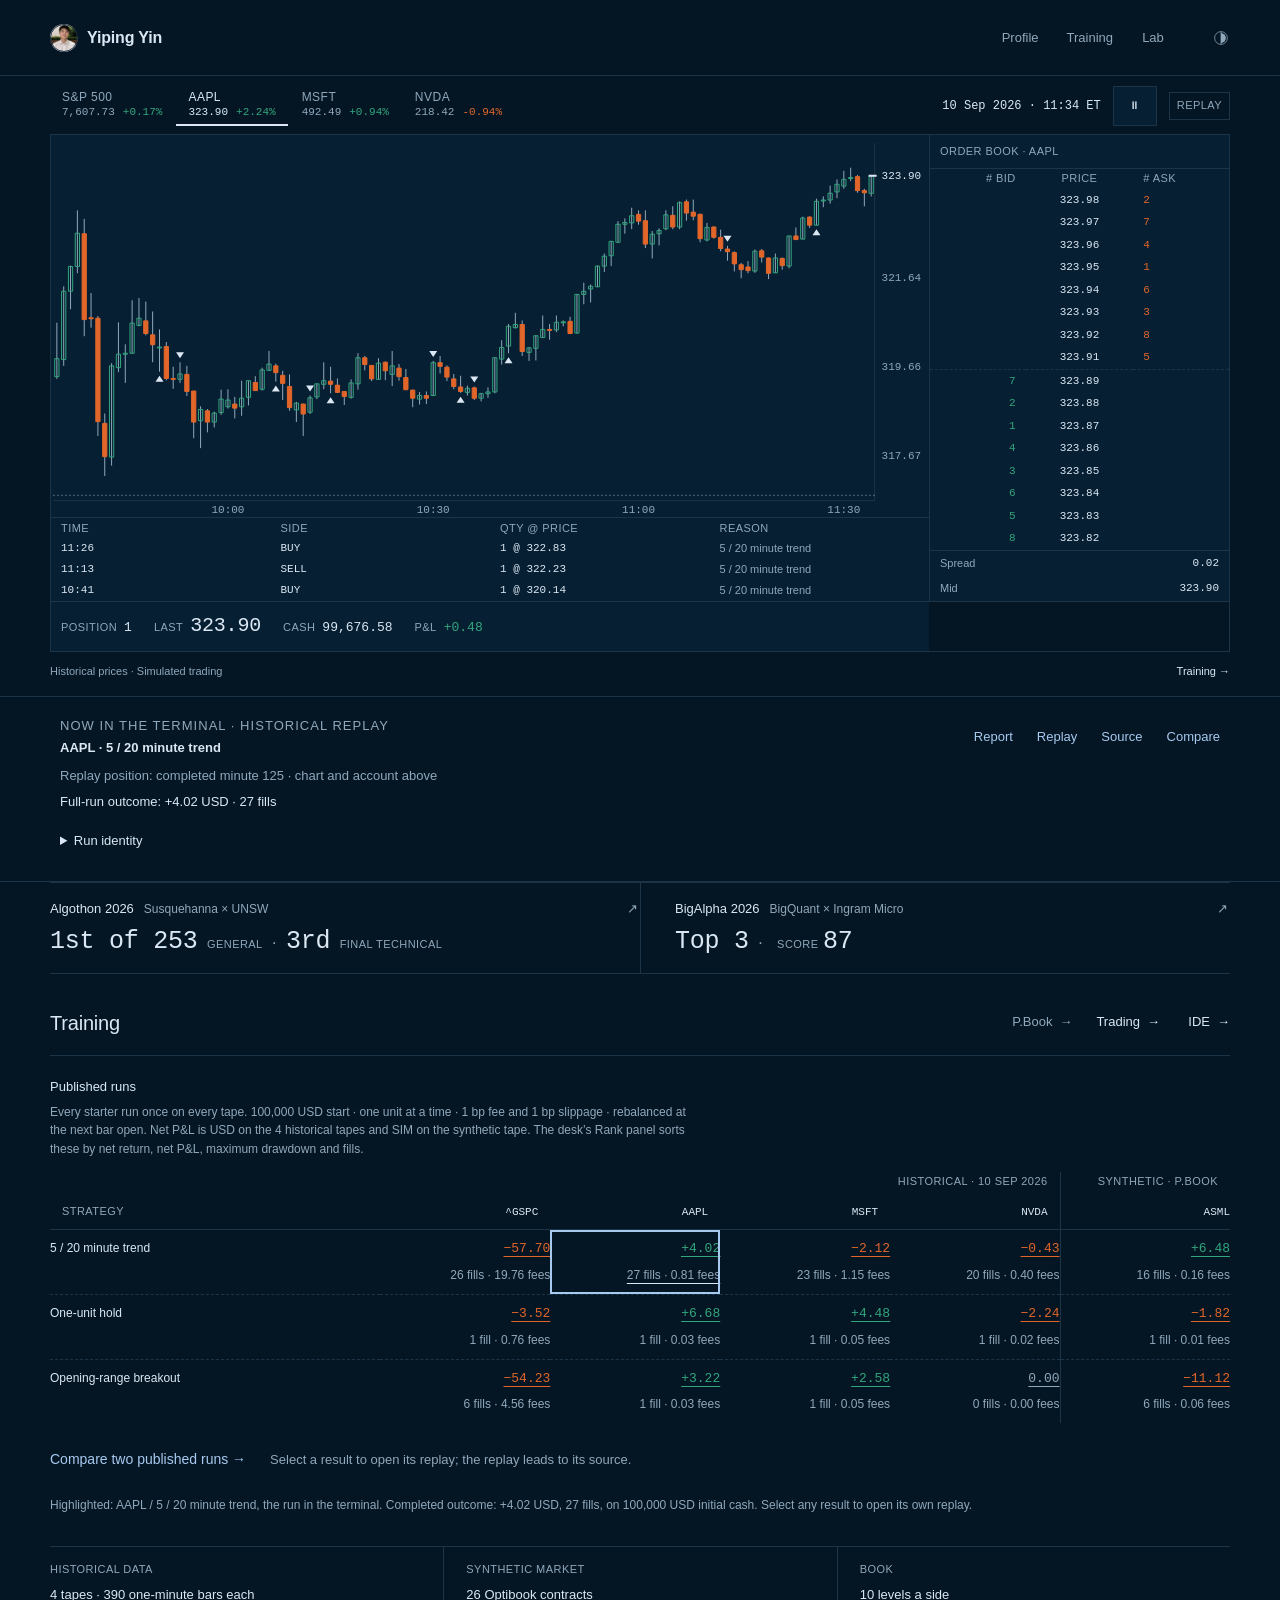
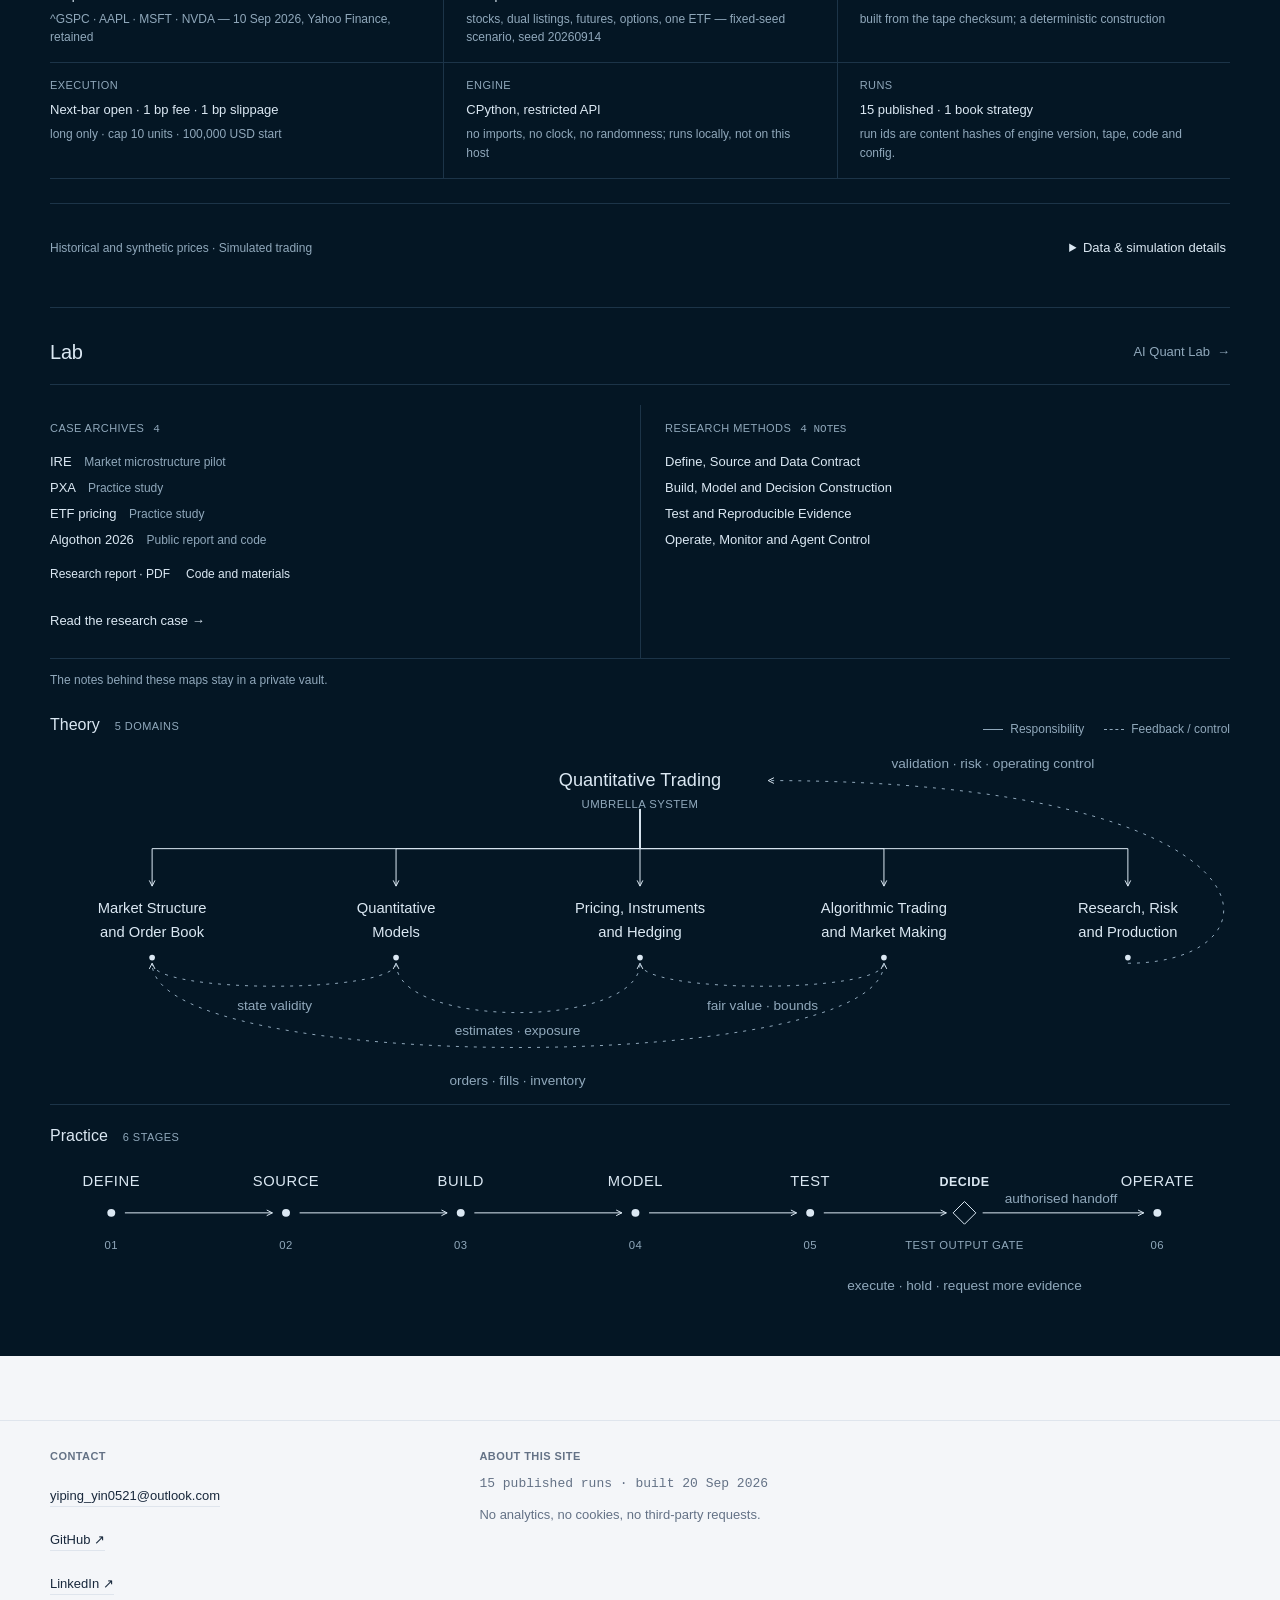
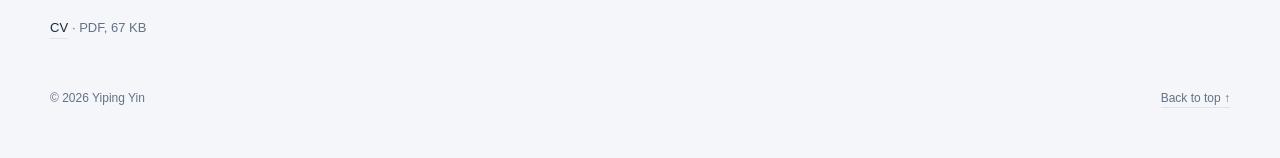
==== index.html @ a573ab3a "Record accepted presentation and publication assurance (run 35564133627)" ====
<!DOCTYPE html>
<html lang="en">
<head>
<meta charset="utf-8">
<meta name="viewport" content="width=device-width, initial-scale=1">
<!-- pbook-page-meta:start -->
<title>Yiping Yin — quantitative research and trading</title>
<meta name="description" content="Yiping Yin — quantitative research and trading at UNSW Sydney. A trading terminal replaying P.Book’s published runs on real one-minute market data, with simulated execution.">
<link rel="canonical" href="https://yiping-yin.github.io/">
<meta name="theme-color" content="#041624">
<meta property="og:site_name" content="Yiping Yin">
<meta property="og:type" content="profile">
<meta property="og:url" content="https://yiping-yin.github.io/">
<meta property="og:title" content="Yiping Yin — quantitative research and trading">
<meta property="og:description" content="Yiping Yin — quantitative research and trading at UNSW Sydney. A trading terminal replaying P.Book’s published runs on real one-minute market data, with simulated execution.">
<meta property="og:image" content="https://yiping-yin.github.io/portfolio-assets/og-image.png?v=f80b3cdd">
<meta property="og:image:width" content="1200">
<meta property="og:image:height" content="630">
<meta property="og:image:alt" content="Yiping Yin — a trading terminal replaying P.Book&#39;s published run on Apple Inc.: one-minute candlesticks for 10 September 2026 with simulated fills, beside a simulated order-book ladder">
<meta name="twitter:card" content="summary_large_image">
<!-- pbook-page-meta:end -->

<link rel="icon" href="/favicon.ico" sizes="32x32">
<link rel="icon" href="/portfolio-assets/favicon.svg" type="image/svg+xml">
<link rel="apple-touch-icon" href="/portfolio-assets/apple-touch-icon.png">

<script type="application/ld+json">
{
  "@context": "https://schema.org",
  "@type": "Person",
  "name": "Yiping Yin",
  "url": "https://yiping-yin.github.io/",
  "image": "https://yiping-yin.github.io/portfolio-assets/avatar.jpg",
  "affiliation": { "@type": "CollegeOrUniversity", "name": "UNSW Sydney" },
  "knowsAbout": ["systematic trading", "quantitative research", "market microstructure", "asset pricing", "multi-agent simulation", "AI safety"],
  "sameAs": [
    "https://github.com/Yiping-Yin",
    "https://www.linkedin.com/in/yiping-yin/"
  ]
}
</script>
<link rel="stylesheet" href="/portfolio-assets/tokens.css?v=tokens-1">
<link rel="stylesheet" href="/portfolio-assets/site.css?v=tokens-1">

<script>
  // The ground follows the operating system unless a choice was stored. Honor
  // that choice before paint, including when storage is unavailable.
  (function () {
    var theme = 'system';
    try {
      var savedTheme = localStorage.getItem('theme');
      if (savedTheme === 'dark' || savedTheme === 'light' || savedTheme === 'system') theme = savedTheme;
    } catch (error) { /* Storage unavailable: stay on the default. */ }
    document.documentElement.dataset.theme = theme;
  })();
</script>
<script src="/portfolio-assets/site.js?v=pen-and-drum-1" defer></script>

<style id="portfolio-page-layout">
.profile-page{font-variant-numeric:tabular-nums}
.profile-page .content-shell{padding-top:54px}
.profile-layout{display:grid;grid-template-columns:220px minmax(0,1fr);gap:64px;align-items:start}
.profile-body{min-width:0}.profile-intro{position:sticky;top:112px;padding:0}
.profile-intro .avatar{display:block;width:120px;height:120px;object-fit:cover;border:var(--thin) solid var(--line);border-radius:50%;margin:0 0 20px}
.profile-intro h1{font-family:var(--font-text);font-size:var(--t-32);margin:0 0 12px}
.profile-role{color:var(--muted);font-size:var(--t-13);line-height:var(--lead-ui);max-width:25ch;margin:0 0 22px}
.profile-facts{margin:0;padding:20px 0 0;border-top:var(--thick) solid var(--line)}
.profile-facts dt,.figure-label,.work-group,.kit dt{font-size:var(--t-11);letter-spacing:var(--track-caps);text-transform:uppercase;color:var(--muted)}
.profile-facts dd{margin:3px 0 14px;font-size:var(--t-13);line-height:var(--lead-ui);color:var(--ink)}
.profile-facts dd b{font-family:var(--font-figure);font-size:var(--t-13);font-weight:var(--w-regular)}
.profile-intro nav{display:flex;flex-direction:column;gap:4px;margin-top:26px;font-size:var(--t-13);border-left:var(--thin) solid var(--line)}
.profile-intro nav a{display:flex;align-items:center;min-height:44px;padding:10px 0 10px 17px;margin-left:-1px;border-left:var(--thick) solid transparent;color:var(--muted);text-decoration:none}
.profile-intro nav a:hover,.profile-intro nav a.on{color:var(--ink);border-left-color:var(--accent)}
.profile-page .research-overview{margin-top:0}.profile-page .major-heading{margin-bottom:22px}
.work-note{max-width:70ch;margin:0 0 6px;color:var(--muted);font-size:var(--t-13);line-height:var(--lead-ui)}
.work-group{margin:0;padding-top:16px;border-top:var(--thick) solid var(--line);font-weight:var(--w-semibold)}
.research-overview>.work-group:first-of-type{border-top:0;padding-top:26px}
.figure{display:flex;flex-wrap:wrap;align-items:baseline;gap:3px 14px;margin:11px 0 0}
.figure-value{font-family:var(--font-figure);font-size:var(--t-13);color:var(--ink)}
.figure-value.txt,.award-result.txt,.entry-line b.txt{font-family:var(--font-text);font-size:var(--t-13);font-weight:var(--w-medium)}
.figure-basis{font-size:var(--t-12);line-height:var(--lead-ui);color:var(--muted)}
.featured-project{padding-bottom:26px}.feature-topline{justify-content:flex-start}
.featured-project .event{position:relative;display:inline-flex;padding:6px 0}.featured-project .susq{width:106px;height:12px;-webkit-mask-image:url("[data-uri]");mask-image:url("[data-uri]")}
.featured-project .event::after{content:"";position:absolute;left:-8px;right:-8px;top:-11px;bottom:-11px}
.featured-project h3{font-size:var(--t-25);line-height:var(--lead-dense);margin:0 0 10px}
.featured-project h3 a{display:inline-block;min-height:44px;padding:6px 0;color:var(--ink);text-decoration:none}
.evaluation-note{margin:0 0 14px}.feature-description{margin:0 0 16px}
.research-details>p{border-left:var(--thin) solid var(--line);padding-left:20px;color:var(--muted);font-size:var(--t-13);line-height:var(--lead-ui)}
.project-study+.project-study,.featured-project+.project-study{border-top:var(--thin) solid var(--line)}
.project-study>summary{align-items:flex-start;min-height:44px}.project-study>summary::after{content:"+";flex:none;margin-top:4px;color:var(--muted);font-size:var(--t-20)}.project-study[open]>summary::after{content:"−"}.study-head{display:block;min-width:0}
.plain-section,.profile-page .background-section,.profile-page .contact-section{margin-top:56px;padding-top:34px;border-top:var(--thin) solid var(--line)}
.plain-section>h2{margin-bottom:22px}
.award-table{width:100%;border-collapse:collapse;text-align:left}
.award-table caption{font-size:var(--t-12)}
.award-table thead th{padding:0 18px 9px 0;border-bottom:var(--thin) solid var(--line);font-size:var(--t-11);font-weight:var(--w-regular);letter-spacing:var(--track-caps);text-transform:uppercase;color:var(--muted)}
.award-table tbody th{padding:15px 18px 15px 0;font-size:var(--t-16);font-weight:var(--w-medium);vertical-align:baseline}
.award-table tbody td{padding:15px 18px 15px 0;font-size:var(--t-13);line-height:var(--lead-ui);color:var(--muted);vertical-align:baseline}
.award-table tbody tr+tr>*{border-top:var(--thin) solid var(--line)}.award-table .award-result:not(.txt){font-family:var(--font-figure);color:var(--ink)}
.kit{margin:0;display:grid;grid-template-columns:180px minmax(0,1fr)}
.kit dt{padding:14px 24px 14px 0;border-top:var(--thin) solid var(--line)}.kit dd{margin:0;padding:14px 0;font-size:var(--t-13);line-height:var(--lead-ui);border-top:var(--thin) solid var(--line)}
.kit>dt:first-child,.kit>dt:first-child+dd{border-top:0;padding-top:0}.kit-note{display:block;color:var(--muted);font-size:var(--t-13);line-height:var(--lead-ui)}.kit-note+.kit-note{margin-top:8px}
.profile-page .background-section{display:block}.background-entry{display:grid;grid-template-columns:220px minmax(0,1fr);column-gap:40px;padding:26px 0 0}
.background-entry+.background-entry{border-top:var(--thin) solid var(--line);margin-top:26px}
.background-entry .inst{grid-column:1;margin:0 0 7px;font-size:var(--t-13);font-weight:var(--w-semibold);letter-spacing:var(--track-caps);text-transform:uppercase;color:var(--ink)}
.background-entry h3{grid-column:1;margin:0 0 7px;font-size:var(--t-16);font-weight:var(--w-medium)}
.background-entry .entry-dates{grid-column:1;margin:0;font-family:var(--font-figure);font-size:var(--t-12);color:var(--muted)}
.background-entry .entry-description{grid-column:2;grid-row:1/span 3;margin:0;max-width:66ch;font-size:var(--t-16);line-height:var(--lead-prose)}
.entry-line{display:flex;flex-wrap:wrap;align-items:baseline;gap:2px 12px;margin:0 0 10px;font-size:var(--t-13)}.entry-line>span:first-child{color:var(--muted)}.entry-line a,.award-table th a{display:inline-flex;align-items:center;min-height:44px;padding:13px 0;margin:-13px 0}.entry-line b{font-family:var(--font-figure);font-size:var(--t-13);font-weight:var(--w-regular);color:var(--ink)}
.contact-links{display:flex;gap:12px;margin:0 0 12px}.contact-links a{display:inline-flex;align-items:center;justify-content:center;width:44px;height:44px;padding:12px;color:var(--ink)}
.contact-links svg{display:block;width:20px;height:20px}.contact-section>.text-link{min-height:44px;padding:12px 0}
@media(max-width:1050px){.profile-layout{grid-template-columns:180px minmax(0,1fr);gap:38px}.background-entry{display:block}.background-entry .entry-description{margin-top:18px}}
@media(max-height:620px){.profile-intro{position:static}}
@media(max-width:800px){.profile-page .content-shell{padding-top:30px}.profile-layout{display:block}.profile-intro{position:static;padding:0 0 26px;margin-bottom:28px;border-bottom:var(--thin) solid var(--line)}.profile-facts{display:grid;grid-template-columns:1fr 1fr;gap:0 24px}}
@media(max-width:700px){.profile-intro .avatar{width:96px;height:96px;margin-bottom:16px}.profile-intro nav{display:none}.profile-facts{grid-template-columns:1fr}.profile-facts dd{margin-bottom:12px}.event .mark{display:block}.event .susq{width:88px;height:10px}.plain-section,.profile-page .background-section,.profile-page .contact-section{margin-top:38px;padding-top:28px}.entry-line a{margin:0;padding:13px 0}.kit{grid-template-columns:1fr}.kit dt{padding:14px 0 0}.kit dd,.kit>dt:first-child+dd{padding-top:5px}.award-table thead{position:absolute;width:1px;height:1px;overflow:hidden;clip-path:inset(50%)}.award-table,.award-table tbody,.award-table tr,.award-table th,.award-table td{display:block;width:auto}.award-table tbody th{padding:16px 0 4px}.award-table tbody td{padding:0 0 4px}.award-table tbody tr+tr th{border-top:var(--thin) solid var(--line);padding-top:16px}.award-table tbody tr+tr td{border-top:0}}
@media print{.profile-layout{display:block}.profile-intro{position:static;padding:0 0 20px;margin-bottom:20px}.profile-intro nav,.topbar{display:none!important}.profile-page .content-shell{padding:0}.background-entry{display:block}.background-entry .entry-description{margin-top:14px}.project-study>summary>.icon{display:none}.featured-project,.project-study,.background-entry,.award-table tr{break-inside:avoid}.contact-links a::after{content:" " attr(href);font-size:var(--t-12);margin-left:8px}.contact-links a{width:auto}}
</style>
<link rel="stylesheet" href="/portfolio-assets/terminal-hero.css?v=329f3ee6">
<!-- public-p1:v1 -->
<link rel="stylesheet" href="/portfolio-assets/p1-evidence.css?v=p1-1">
<!-- public-p2:v1 -->
<link rel="stylesheet" href="/portfolio-assets/p2.css?v=p2-1">
<!-- public-copy:v1 -->
<link rel="stylesheet" href="/portfolio-assets/presentation-copy.css?v=copy-1">
<!-- public-four-fixes:v1 -->
<link rel="stylesheet" href="/portfolio-assets/four-fixes.css?v=1">
<!-- public-polish:v1 -->
<link rel="stylesheet" href="/portfolio-assets/polish.css?v=1">
</head>
<body class="semicircle-study">
<a class="skip-link" href="#main">Skip to content</a>
<div class="topbar" id="topbar" data-ground="navy">
  <div class="topbar-in">
    <a class="brand" href="#top" aria-label="Yiping Yin — home"><img src="/portfolio-assets/avatar.jpg" alt="" width="28" height="28"><span>Yiping Yin</span></a>
    <div class="topbar-right">
      <nav class="topnav" aria-label="Primary navigation">
        <a href="/profile.html">Profile</a><a href="/training.html#/market">Training</a><a href="/lab.html">Lab</a>
      </nav>
      <button id="theme" class="theme-button" type="button" hidden></button>
    </div>
  </div>
</div>
<span class="sr-only" id="theme-status" role="status" aria-live="polite"></span>
<div class="page-shell" id="top">

  <main id="main" tabindex="-1">
    <h1 class="sr-only">Yiping Yin — quantitative research and trading</h1>
    <section id="about" class="hero terminal-hero" aria-label="Trading terminal replay">
<!-- pbook-terminal-hero -->
<div class="th-frame">
<div class="th-terminal">
<div class="th-header">
<div class="th-tabs" role="tablist" aria-label="Instrument"><button class="th-tab" type="button" role="tab" id="th-tab-0" aria-controls="th-panel" aria-selected="false" tabindex="-1" aria-label="S&amp;P 500"><span class="th-tab-name">S&amp;P 500</span><span class="th-tab-row" aria-hidden="true"><span data-th-price>7,592.30</span><span class="num-signed num-down" data-th-delta>-0.03%</span></span></button><button class="th-tab" type="button" role="tab" id="th-tab-1" aria-controls="th-panel" aria-selected="true" tabindex="0" aria-label="AAPL"><span class="th-tab-name">AAPL</span><span class="th-tab-row" aria-hidden="true"><span data-th-price>326.60</span><span class="num-signed num-up" data-th-delta>+3.10%</span></span></button><button class="th-tab" type="button" role="tab" id="th-tab-2" aria-controls="th-panel" aria-selected="false" tabindex="-1" aria-label="MSFT"><span class="th-tab-name">MSFT</span><span class="th-tab-row" aria-hidden="true"><span data-th-price>492.49</span><span class="num-signed num-up" data-th-delta>+0.94%</span></span></button><button class="th-tab" type="button" role="tab" id="th-tab-3" aria-controls="th-panel" aria-selected="false" tabindex="-1" aria-label="NVDA"><span class="th-tab-name">NVDA</span><span class="th-tab-row" aria-hidden="true"><span data-th-price>218.38</span><span class="num-signed num-down" data-th-delta>-0.96%</span></span></button></div>
<div class="th-transport"><span class="th-clock"><span class="th-clock-date" data-th-cdate>10 Sep 2026</span><span class="th-clock-sep" data-th-csep> · </span><span data-th-ctime>15:59 ET</span></span><button class="th-play" type="button" data-th="play" aria-pressed="false" aria-label="Play the replay"><span data-th-glyph aria-hidden="true">▶</span></button><span class="th-replay-tag">Replay</span></div>
</div>
<div class="th-main" id="th-panel" role="tabpanel" aria-labelledby="th-tab-1" data-th="panel">
<figure class="th-chart-panel">
<div class="th-chart" data-th="chart"><svg role="img" aria-labelledby="th-chart-title th-chart-desc" viewBox="0 0 780 340" xmlns="http://www.w3.org/2000/svg"><title id="th-chart-title">Apple Inc. one-minute candlesticks, 10 Sep 2026, replayed to 15:59 ET</title><desc id="th-chart-desc">Historical one-minute open, high, low and close from Yahoo Finance for the 10 Sep 2026 session. The window ends on the replay cursor at 15:59 ET and shows 390 completed bars. Triangles mark the simulated fills of the published run &quot;5 / 20 minute trend&quot;; the dotted line is the session open. Depth, fills and profit and loss are simulated by P.Book, not observed.</desc><line class="th-axis-line" x1="2" y1="324" x2="726" y2="324"/><line class="th-axis-line" x1="726" y1="8" x2="726" y2="324"/><line class="th-datum" x1="2" y1="296.28" x2="726" y2="296.28"/><line class="th-wick" x1="2.93" y1="209.79" x2="2.93" y2="302.21"/><rect class="th-up" x="2.35" y="213.56" width="1.15" height="82.72"/><line class="th-wick" x1="4.78" y1="195.5" x2="4.78" y2="245.35"/><rect class="th-down" x="4.21" y="213.56" width="1.15" height="24.25"/><line class="th-wick" x1="6.64" y1="234.84" x2="6.64" y2="297.63"/><rect class="th-down" x="6.07" y="237.27" width="1.15" height="15.9"/><line class="th-wick" x1="8.5" y1="215.98" x2="8.5" y2="261.25"/><rect class="th-up" x="7.92" y="217.06" width="1.15" height="35.03"/><line class="th-wick" x1="10.35" y1="186.61" x2="10.35" y2="235.11"/><rect class="th-down" x="9.78" y="215.98" width="1.15" height="9.97"/><line class="th-wick" x1="12.21" y1="192.81" x2="12.21" y2="226.49"/><rect class="th-up" x="11.63" y="214.37" width="1.15" height="10.78"/><line class="th-wick" x1="14.07" y1="170.98" x2="14.07" y2="218.68"/><rect class="th-up" x="13.49" y="173.95" width="1.15" height="40.96"/><line class="th-wick" x1="15.92" y1="158.59" x2="15.92" y2="184.73"/><rect class="th-up" x="15.35" y="159.13" width="1.15" height="14.82"/><line class="th-wick" x1="17.78" y1="125.45" x2="17.78" y2="163.17"/><rect class="th-up" x="17.2" y="139.19" width="1.15" height="19.94"/><line class="th-wick" x1="19.64" y1="130.57" x2="19.64" y2="200.89"/><rect class="th-down" x="19.06" y="139.46" width="1.15" height="51.46"/><line class="th-wick" x1="21.49" y1="175.03" x2="21.49" y2="195.77"/><rect class="th-down" x="20.92" y="189.85" width="1.15" height="1"/><line class="th-wick" x1="23.35" y1="188.77" x2="23.35" y2="260.71"/><rect class="th-down" x="22.77" y="190.12" width="1.15" height="61.97"/><line class="th-wick" x1="25.21" y1="247.24" x2="25.21" y2="284.69"/><rect class="th-down" x="24.63" y="253.17" width="1.15" height="19.94"/><line class="th-wick" x1="27.06" y1="217.06" x2="27.06" y2="278.5"/><rect class="th-up" x="26.49" y="218.68" width="1.15" height="54.7"/><line class="th-wick" x1="28.92" y1="192.54" x2="28.92" y2="222.45"/><rect class="th-up" x="28.34" y="211.67" width="1.15" height="8.08"/><line class="th-wick" x1="30.77" y1="205.74" x2="30.77" y2="228.92"/><rect class="th-up" x="30.2" y="211.13" width="1.15" height="1"/><line class="th-wick" x1="32.63" y1="179.34" x2="32.63" y2="211.13"/><rect class="th-up" x="32.06" y="193.08" width="1.15" height="18.05"/><line class="th-wick" x1="34.49" y1="177.99" x2="34.49" y2="194.97"/><rect class="th-up" x="33.91" y="190.12" width="1.15" height="4.31"/><line class="th-wick" x1="36.34" y1="180.15" x2="36.34" y2="200.35"/><rect class="th-down" x="35.77" y="191.73" width="1.15" height="7.54"/><line class="th-wick" x1="38.2" y1="186.07" x2="38.2" y2="216.52"/><rect class="th-down" x="37.62" y="200.09" width="1.15" height="5.93"/><line class="th-wick" x1="40.06" y1="196.85" x2="40.06" y2="222.18"/><rect class="th-up" x="39.48" y="207.36" width="1.15" height="1"/><line class="th-wick" x1="41.91" y1="204.4" x2="41.91" y2="227.3"/><rect class="th-down" x="41.34" y="207.09" width="1.15" height="19.13"/><line class="th-wick" x1="43.77" y1="219.22" x2="43.77" y2="232.42"/><rect class="th-down" x="43.19" y="226.22" width="1.15" height="1"/><line class="th-wick" x1="45.63" y1="216.52" x2="45.63" y2="228.92"/><rect class="th-up" x="45.05" y="223.53" width="1.15" height="3.23"/><line class="th-wick" x1="47.48" y1="218.68" x2="47.48" y2="236.73"/><rect class="th-down" x="46.91" y="223.8" width="1.15" height="10.24"/><line class="th-wick" x1="49.34" y1="233.77" x2="49.34" y2="262.06"/><rect class="th-down" x="48.76" y="233.77" width="1.15" height="18.59"/><line class="th-wick" x1="51.19" y1="242.93" x2="51.19" y2="267.99"/><rect class="th-up" x="50.62" y="244.81" width="1.15" height="6.74"/><line class="th-wick" x1="53.05" y1="244.54" x2="53.05" y2="258.56"/><rect class="th-down" x="52.48" y="245.62" width="1.15" height="6.74"/><line class="th-wick" x1="54.91" y1="246.16" x2="54.91" y2="255.59"/><rect class="th-up" x="54.33" y="246.97" width="1.15" height="5.39"/><line class="th-wick" x1="56.76" y1="232.96" x2="56.76" y2="248.05"/><rect class="th-up" x="56.19" y="238.62" width="1.15" height="8.08"/><line class="th-wick" x1="58.62" y1="232.69" x2="58.62" y2="244.28"/><rect class="th-up" x="58.05" y="239.16" width="1.15" height="4.04"/><line class="th-wick" x1="60.48" y1="237.27" x2="60.48" y2="250.2"/><rect class="th-down" x="59.9" y="241.58" width="1.15" height="2.43"/><line class="th-wick" x1="62.33" y1="227.57" x2="62.33" y2="248.59"/><rect class="th-up" x="61.76" y="238.08" width="1.15" height="5.12"/><line class="th-wick" x1="64.19" y1="227.57" x2="64.19" y2="242.39"/><rect class="th-up" x="63.61" y="227.57" width="1.15" height="9.97"/><line class="th-wick" x1="66.05" y1="224.87" x2="66.05" y2="233.5"/><rect class="th-down" x="65.47" y="228.65" width="1.15" height="4.85"/><line class="th-wick" x1="67.9" y1="219.76" x2="67.9" y2="233.5"/><rect class="th-up" x="67.33" y="221.1" width="1.15" height="11.59"/><line class="th-wick" x1="69.76" y1="209.79" x2="69.76" y2="221.64"/><rect class="th-up" x="69.18" y="217.6" width="1.15" height="3.77"/><line class="th-wick" x1="71.62" y1="217.33" x2="71.62" y2="228.11"/><rect class="th-down" x="71.04" y="218.68" width="1.15" height="4.04"/><line class="th-wick" x1="73.47" y1="221.64" x2="73.47" y2="239.16"/><rect class="th-down" x="72.9" y="224.34" width="1.15" height="4.85"/><line class="th-wick" x1="75.33" y1="223.8" x2="75.33" y2="245.62"/><rect class="th-down" x="74.75" y="231.07" width="1.15" height="12.66"/><line class="th-wick" x1="77.18" y1="240.23" x2="77.18" y2="252.36"/><rect class="th-up" x="76.61" y="241.04" width="1.15" height="4.04"/><line class="th-wick" x1="79.04" y1="241.31" x2="79.04" y2="260.71"/><rect class="th-down" x="78.47" y="241.58" width="1.15" height="5.93"/><line class="th-wick" x1="80.9" y1="236.46" x2="80.9" y2="247.51"/><rect class="th-up" x="80.32" y="237.81" width="1.15" height="8.62"/><line class="th-wick" x1="82.75" y1="229.46" x2="82.75" y2="238.62"/><rect class="th-up" x="82.18" y="229.46" width="1.15" height="7.81"/><line class="th-wick" x1="84.61" y1="216.52" x2="84.61" y2="232.69"/><rect class="th-up" x="84.03" y="227.57" width="1.15" height="2.16"/><line class="th-wick" x1="86.47" y1="219.22" x2="86.47" y2="235.11"/><rect class="th-down" x="85.89" y="227.84" width="1.15" height="1.89"/><line class="th-wick" x1="88.32" y1="226.22" x2="88.32" y2="234.57"/><rect class="th-down" x="87.75" y="230.26" width="1.15" height="4.31"/><line class="th-wick" x1="90.18" y1="234.04" x2="90.18" y2="242.12"/><rect class="th-down" x="89.6" y="234.04" width="1.15" height="2.96"/><line class="th-wick" x1="92.04" y1="226.76" x2="92.04" y2="238.35"/><rect class="th-up" x="91.46" y="228.92" width="1.15" height="8.62"/><line class="th-wick" x1="93.89" y1="211.13" x2="93.89" y2="232.96"/><rect class="th-up" x="93.32" y="213.83" width="1.15" height="15.63"/><line class="th-wick" x1="95.75" y1="212.75" x2="95.75" y2="221.37"/><rect class="th-down" x="95.17" y="213.83" width="1.15" height="4.04"/><line class="th-wick" x1="97.61" y1="218.41" x2="97.61" y2="227.84"/><rect class="th-down" x="97.03" y="218.41" width="1.15" height="8.08"/><line class="th-wick" x1="99.46" y1="214.1" x2="99.46" y2="226.76"/><rect class="th-up" x="98.89" y="217.06" width="1.15" height="9.7"/><line class="th-wick" x1="101.32" y1="215.98" x2="101.32" y2="227.3"/><rect class="th-down" x="100.74" y="216.52" width="1.15" height="5.12"/><line class="th-wick" x1="103.17" y1="209.79" x2="103.17" y2="230.8"/><rect class="th-up" x="102.6" y="218.68" width="1.15" height="5.12"/><line class="th-wick" x1="105.03" y1="217.6" x2="105.03" y2="227.57"/><rect class="th-down" x="104.46" y="220.02" width="1.15" height="5.12"/><line class="th-wick" x1="106.89" y1="220.56" x2="106.89" y2="233.23"/><rect class="th-down" x="106.31" y="225.68" width="1.15" height="7.28"/><line class="th-wick" x1="108.74" y1="232.96" x2="108.74" y2="243.47"/><rect class="th-down" x="108.17" y="233.23" width="1.15" height="4.85"/><line class="th-wick" x1="110.6" y1="234.31" x2="110.6" y2="241.85"/><rect class="th-up" x="110.02" y="236.46" width="1.15" height="2.16"/><line class="th-wick" x1="112.46" y1="234.04" x2="112.46" y2="241.58"/><rect class="th-down" x="111.88" y="236.46" width="1.15" height="1.62"/><line class="th-wick" x1="114.31" y1="215.71" x2="114.31" y2="236.46"/><rect class="th-up" x="113.74" y="216.79" width="1.15" height="19.67"/><line class="th-wick" x1="116.17" y1="212.75" x2="116.17" y2="223.26"/><rect class="th-down" x="115.59" y="216.79" width="1.15" height="2.16"/><line class="th-wick" x1="118.03" y1="218.41" x2="118.03" y2="227.84"/><rect class="th-down" x="117.45" y="219.49" width="1.15" height="5.93"/><line class="th-wick" x1="119.88" y1="223.53" x2="119.88" y2="232.69"/><rect class="th-down" x="119.31" y="226.49" width="1.15" height="4.58"/><line class="th-wick" x1="121.74" y1="224.61" x2="121.74" y2="234.84"/><rect class="th-down" x="121.16" y="231.34" width="1.15" height="2.69"/><line class="th-wick" x1="123.59" y1="230.53" x2="123.59" y2="236.46"/><rect class="th-up" x="123.02" y="232.15" width="1.15" height="2.43"/><line class="th-wick" x1="125.45" y1="231.07" x2="125.45" y2="239.16"/><rect class="th-down" x="124.88" y="231.88" width="1.15" height="6.2"/><line class="th-wick" x1="127.31" y1="234.84" x2="127.31" y2="239.96"/><rect class="th-up" x="126.73" y="235.38" width="1.15" height="2.69"/><line class="th-wick" x1="129.16" y1="231.61" x2="129.16" y2="237.81"/><rect class="th-up" x="128.59" y="234.31" width="1.15" height="1.08"/><line class="th-wick" x1="131.02" y1="213.83" x2="131.02" y2="235.11"/><rect class="th-up" x="130.45" y="213.83" width="1.15" height="20.48"/><line class="th-wick" x1="132.88" y1="203.32" x2="132.88" y2="217.87"/><rect class="th-up" x="132.3" y="207.63" width="1.15" height="7.01"/><line class="th-wick" x1="134.73" y1="193.62" x2="134.73" y2="211.13"/><rect class="th-up" x="134.16" y="194.97" width="1.15" height="11.86"/><line class="th-wick" x1="136.59" y1="186.88" x2="136.59" y2="196.31"/><rect class="th-up" x="136.01" y="193.89" width="1.15" height="1.89"/><line class="th-wick" x1="138.45" y1="191.46" x2="138.45" y2="212.75"/><rect class="th-down" x="137.87" y="193.89" width="1.15" height="16.17"/><line class="th-wick" x1="140.3" y1="207.36" x2="140.3" y2="215.71"/><rect class="th-up" x="139.73" y="207.9" width="1.15" height="2.69"/><line class="th-wick" x1="142.16" y1="200.62" x2="142.16" y2="215.44"/><rect class="th-up" x="141.58" y="200.62" width="1.15" height="7.54"/><line class="th-wick" x1="144.02" y1="188.5" x2="144.02" y2="201.97"/><rect class="th-up" x="143.44" y="196.85" width="1.15" height="4.85"/><line class="th-wick" x1="145.87" y1="193.62" x2="145.87" y2="203.05"/><rect class="th-down" x="145.3" y="196.85" width="1.15" height="1"/><line class="th-wick" x1="147.73" y1="188.5" x2="147.73" y2="198.47"/><rect class="th-up" x="147.15" y="192.54" width="1.15" height="4.58"/><line class="th-wick" x1="149.58" y1="191.46" x2="149.58" y2="194.97"/><rect class="th-up" x="149.01" y="192.27" width="1.15" height="1"/><line class="th-wick" x1="151.44" y1="189.31" x2="151.44" y2="199.28"/><rect class="th-down" x="150.87" y="192" width="1.15" height="7.28"/><line class="th-wick" x1="153.3" y1="175.57" x2="153.3" y2="199.28"/><rect class="th-up" x="152.72" y="175.83" width="1.15" height="23.17"/><line class="th-wick" x1="155.15" y1="168.83" x2="155.15" y2="181.76"/><rect class="th-up" x="154.58" y="173.95" width="1.15" height="1.89"/><line class="th-wick" x1="157.01" y1="169.91" x2="157.01" y2="180.69"/><rect class="th-up" x="156.43" y="170.98" width="1.15" height="1.62"/><line class="th-wick" x1="158.87" y1="158.59" x2="158.87" y2="171.52"/><rect class="th-up" x="158.29" y="158.86" width="1.15" height="12.39"/><line class="th-wick" x1="160.72" y1="151.31" x2="160.72" y2="162.36"/><rect class="th-up" x="160.15" y="152.93" width="1.15" height="5.93"/><line class="th-wick" x1="162.58" y1="143.77" x2="162.58" y2="158.86"/><rect class="th-up" x="162" y="144.04" width="1.15" height="8.62"/><line class="th-wick" x1="164.44" y1="131.91" x2="164.44" y2="144.58"/><rect class="th-up" x="163.86" y="133.8" width="1.15" height="10.78"/><line class="th-wick" x1="166.29" y1="130.3" x2="166.29" y2="139.46"/><rect class="th-up" x="165.72" y="132.72" width="1.15" height="1.08"/><line class="th-wick" x1="168.15" y1="123.83" x2="168.15" y2="136.76"/><rect class="th-up" x="167.57" y="128.68" width="1.15" height="4.31"/><line class="th-wick" x1="170.01" y1="125.45" x2="170.01" y2="134.07"/><rect class="th-down" x="169.43" y="127.87" width="1.15" height="4.04"/><line class="th-wick" x1="171.86" y1="125.45" x2="171.86" y2="148.08"/><rect class="th-down" x="171.29" y="131.65" width="1.15" height="14.01"/><line class="th-wick" x1="173.72" y1="137.84" x2="173.72" y2="154.28"/><rect class="th-up" x="173.14" y="139.73" width="1.15" height="5.93"/><line class="th-wick" x1="175.57" y1="136.23" x2="175.57" y2="146.46"/><rect class="th-up" x="175" y="137.57" width="1.15" height="1.89"/><line class="th-wick" x1="177.43" y1="125.45" x2="177.43" y2="137.3"/><rect class="th-up" x="176.86" y="128.14" width="1.15" height="8.35"/><line class="th-wick" x1="179.29" y1="123.02" x2="179.29" y2="136.76"/><rect class="th-down" x="178.71" y="128.41" width="1.15" height="7.01"/><line class="th-wick" x1="181.14" y1="120.06" x2="181.14" y2="136.76"/><rect class="th-up" x="180.57" y="120.87" width="1.15" height="14.55"/><line class="th-wick" x1="183" y1="118.98" x2="183" y2="131.65"/><rect class="th-down" x="182.42" y="120.33" width="1.15" height="6.74"/><line class="th-wick" x1="184.86" y1="118.98" x2="184.86" y2="131.38"/><rect class="th-down" x="184.28" y="126.53" width="1.15" height="2.43"/><line class="th-wick" x1="186.71" y1="127.33" x2="186.71" y2="144.58"/><rect class="th-down" x="186.14" y="127.87" width="1.15" height="14.55"/><line class="th-wick" x1="188.57" y1="132.99" x2="188.57" y2="144.04"/><rect class="th-up" x="187.99" y="135.69" width="1.15" height="7.54"/><line class="th-wick" x1="190.43" y1="135.15" x2="190.43" y2="142.42"/><rect class="th-down" x="189.85" y="135.42" width="1.15" height="6.2"/><line class="th-wick" x1="192.28" y1="137.03" x2="192.28" y2="149.97"/><rect class="th-down" x="191.71" y="141.61" width="1.15" height="6.74"/><line class="th-wick" x1="194.14" y1="146.73" x2="194.14" y2="155.63"/><rect class="th-down" x="193.56" y="148.62" width="1.15" height="1.62"/><line class="th-wick" x1="195.99" y1="149.97" x2="195.99" y2="162.09"/><rect class="th-down" x="195.42" y="150.78" width="1.15" height="6.74"/><line class="th-wick" x1="197.85" y1="156.97" x2="197.85" y2="166.13"/><rect class="th-down" x="197.28" y="158.05" width="1.15" height="2.96"/><line class="th-wick" x1="199.71" y1="155.9" x2="199.71" y2="163.17"/><rect class="th-down" x="199.13" y="159.4" width="1.15" height="2.16"/><line class="th-wick" x1="201.56" y1="148.89" x2="201.56" y2="162.9"/><rect class="th-up" x="200.99" y="149.97" width="1.15" height="11.86"/><line class="th-wick" x1="203.42" y1="148.62" x2="203.42" y2="156.7"/><rect class="th-down" x="202.85" y="149.7" width="1.15" height="3.77"/><line class="th-wick" x1="205.28" y1="153.74" x2="205.28" y2="166.67"/><rect class="th-down" x="204.7" y="154.01" width="1.15" height="9.16"/><line class="th-wick" x1="207.13" y1="151.31" x2="207.13" y2="162.9"/><rect class="th-up" x="206.56" y="154.01" width="1.15" height="8.89"/><line class="th-wick" x1="208.99" y1="153.74" x2="208.99" y2="161.02"/><rect class="th-down" x="208.41" y="154.28" width="1.15" height="4.31"/><line class="th-wick" x1="210.85" y1="140.81" x2="210.85" y2="160.21"/><rect class="th-up" x="210.27" y="140.81" width="1.15" height="18.05"/><line class="th-wick" x1="212.7" y1="135.69" x2="212.7" y2="143.23"/><rect class="th-down" x="212.13" y="140.81" width="1.15" height="2.16"/><line class="th-wick" x1="214.56" y1="129.22" x2="214.56" y2="142.69"/><rect class="th-up" x="213.98" y="130.03" width="1.15" height="12.66"/><line class="th-wick" x1="216.42" y1="128.95" x2="216.42" y2="135.96"/><rect class="th-down" x="215.84" y="129.49" width="1.15" height="4.85"/><line class="th-wick" x1="218.27" y1="118.44" x2="218.27" y2="134.34"/><rect class="th-up" x="217.7" y="120.06" width="1.15" height="14.28"/><line class="th-wick" x1="220.13" y1="117.09" x2="220.13" y2="123.56"/><rect class="th-up" x="219.55" y="119.25" width="1.15" height="1"/><line class="th-wick" x1="221.98" y1="110.63" x2="221.98" y2="121.41"/><rect class="th-up" x="221.41" y="115.21" width="1.15" height="4.04"/><line class="th-wick" x1="223.84" y1="106.86" x2="223.84" y2="118.17"/><rect class="th-up" x="223.27" y="109.82" width="1.15" height="4.58"/><line class="th-wick" x1="225.7" y1="101.74" x2="225.7" y2="112.51"/><rect class="th-up" x="225.12" y="106.86" width="1.15" height="4.04"/><line class="th-wick" x1="227.55" y1="99.85" x2="227.55" y2="107.93"/><rect class="th-up" x="226.98" y="105.78" width="1.15" height="1"/><line class="th-wick" x1="229.41" y1="104.16" x2="229.41" y2="114.94"/><rect class="th-down" x="228.83" y="105.24" width="1.15" height="8.35"/><line class="th-wick" x1="231.27" y1="112.51" x2="231.27" y2="123.02"/><rect class="th-down" x="230.69" y="113.59" width="1.15" height="1.35"/><line class="th-wick" x1="233.12" y1="104.16" x2="233.12" y2="117.09"/><rect class="th-up" x="232.55" y="104.7" width="1.15" height="10.51"/><line class="th-wick" x1="234.98" y1="100.39" x2="234.98" y2="107.93"/><rect class="th-up" x="234.4" y="103.08" width="1.15" height="1.35"/><line class="th-wick" x1="236.84" y1="99.31" x2="236.84" y2="104.7"/><rect class="th-up" x="236.26" y="99.58" width="1.15" height="3.77"/><line class="th-wick" x1="238.69" y1="93.92" x2="238.69" y2="101.2"/><rect class="th-up" x="238.12" y="94.46" width="1.15" height="5.12"/><line class="th-wick" x1="240.55" y1="92.57" x2="240.55" y2="111.17"/><rect class="th-down" x="239.97" y="94.19" width="1.15" height="16.98"/><line class="th-wick" x1="242.41" y1="107.66" x2="242.41" y2="119.79"/><rect class="th-up" x="241.83" y="108.74" width="1.15" height="2.69"/><line class="th-wick" x1="244.26" y1="107.66" x2="244.26" y2="114.94"/><rect class="th-down" x="243.69" y="108.47" width="1.15" height="1"/><line class="th-wick" x1="246.12" y1="107.66" x2="246.12" y2="127.6"/><rect class="th-down" x="245.54" y="109.01" width="1.15" height="16.71"/><line class="th-wick" x1="247.97" y1="125.72" x2="247.97" y2="138.65"/><rect class="th-down" x="247.4" y="125.99" width="1.15" height="5.39"/><line class="th-wick" x1="249.83" y1="124.64" x2="249.83" y2="137.03"/><rect class="th-up" x="249.26" y="129.49" width="1.15" height="2.16"/><line class="th-wick" x1="251.69" y1="129.22" x2="251.69" y2="145.66"/><rect class="th-down" x="251.11" y="129.22" width="1.15" height="13.47"/><line class="th-wick" x1="253.54" y1="138.92" x2="253.54" y2="161.82"/><rect class="th-down" x="252.97" y="143.23" width="1.15" height="11.32"/><line class="th-wick" x1="255.4" y1="152.93" x2="255.4" y2="166.13"/><rect class="th-down" x="254.82" y="154.55" width="1.15" height="7.54"/><line class="th-wick" x1="257.26" y1="159.13" x2="257.26" y2="191.46"/><rect class="th-down" x="256.68" y="162.63" width="1.15" height="20.21"/><line class="th-wick" x1="259.11" y1="182.57" x2="259.11" y2="201.16"/><rect class="th-down" x="258.54" y="183.65" width="1.15" height="17.51"/><line class="th-wick" x1="260.97" y1="197.66" x2="260.97" y2="208.17"/><rect class="th-down" x="260.39" y="200.62" width="1.15" height="7.54"/><line class="th-wick" x1="262.83" y1="200.62" x2="262.83" y2="214.1"/><rect class="th-up" x="262.25" y="202.78" width="1.15" height="5.66"/><line class="th-wick" x1="264.68" y1="201.43" x2="264.68" y2="216.79"/><rect class="th-down" x="264.11" y="202.24" width="1.15" height="12.93"/><line class="th-wick" x1="266.54" y1="211.4" x2="266.54" y2="229.19"/><rect class="th-up" x="265.96" y="215.17" width="1.15" height="1"/><line class="th-wick" x1="268.39" y1="213.56" x2="268.39" y2="226.49"/><rect class="th-down" x="267.82" y="215.17" width="1.15" height="7.81"/><line class="th-wick" x1="270.25" y1="202.51" x2="270.25" y2="223.8"/><rect class="th-up" x="269.68" y="213.56" width="1.15" height="8.89"/><line class="th-wick" x1="272.11" y1="209.79" x2="272.11" y2="219.49"/><rect class="th-up" x="271.53" y="210.32" width="1.15" height="3.5"/><line class="th-wick" x1="273.96" y1="208.98" x2="273.96" y2="224.61"/><rect class="th-down" x="273.39" y="210.32" width="1.15" height="12.66"/><line class="th-wick" x1="275.82" y1="221.64" x2="275.82" y2="230.8"/><rect class="th-down" x="275.25" y="222.99" width="1.15" height="6.74"/><line class="th-wick" x1="277.68" y1="214.37" x2="277.68" y2="230.8"/><rect class="th-up" x="277.1" y="216.25" width="1.15" height="13.2"/><line class="th-wick" x1="279.53" y1="214.64" x2="279.53" y2="221.91"/><rect class="th-down" x="278.96" y="216.25" width="1.15" height="5.12"/><line class="th-wick" x1="281.39" y1="219.49" x2="281.39" y2="231.07"/><rect class="th-down" x="280.81" y="221.37" width="1.15" height="3.5"/><line class="th-wick" x1="283.25" y1="211.4" x2="283.25" y2="229.99"/><rect class="th-up" x="282.67" y="215.44" width="1.15" height="9.7"/><line class="th-wick" x1="285.1" y1="211.94" x2="285.1" y2="219.76"/><rect class="th-down" x="284.53" y="216.25" width="1.15" height="2.16"/><line class="th-wick" x1="286.96" y1="214.1" x2="286.96" y2="228.65"/><rect class="th-down" x="286.38" y="218.41" width="1.15" height="8.62"/><line class="th-wick" x1="288.82" y1="215.98" x2="288.82" y2="227.3"/><rect class="th-up" x="288.24" y="220.02" width="1.15" height="7.01"/><line class="th-wick" x1="290.67" y1="218.68" x2="290.67" y2="223.26"/><rect class="th-down" x="290.1" y="220.02" width="1.15" height="1.35"/><line class="th-wick" x1="292.53" y1="218.14" x2="292.53" y2="227.03"/><rect class="th-down" x="291.95" y="220.56" width="1.15" height="1.35"/><line class="th-wick" x1="294.38" y1="214.64" x2="294.38" y2="222.45"/><rect class="th-up" x="293.81" y="216.79" width="1.15" height="5.12"/><line class="th-wick" x1="296.24" y1="209.25" x2="296.24" y2="219.22"/><rect class="th-up" x="295.67" y="211.67" width="1.15" height="4.85"/><line class="th-wick" x1="298.1" y1="204.4" x2="298.1" y2="212.21"/><rect class="th-up" x="297.52" y="207.09" width="1.15" height="4.58"/><line class="th-wick" x1="299.95" y1="206.55" x2="299.95" y2="217.87"/><rect class="th-down" x="299.38" y="206.55" width="1.15" height="8.62"/><line class="th-wick" x1="301.81" y1="206.82" x2="301.81" y2="217.06"/><rect class="th-up" x="301.23" y="207.9" width="1.15" height="7.28"/><line class="th-wick" x1="303.67" y1="197.93" x2="303.67" y2="209.25"/><rect class="th-up" x="303.09" y="198.47" width="1.15" height="9.7"/><line class="th-wick" x1="305.52" y1="196.58" x2="305.52" y2="202.51"/><rect class="th-down" x="304.95" y="199.01" width="1.15" height="1.35"/><line class="th-wick" x1="307.38" y1="198.74" x2="307.38" y2="207.9"/><rect class="th-down" x="306.8" y="200.35" width="1.15" height="5.66"/><line class="th-wick" x1="309.24" y1="202.51" x2="309.24" y2="209.25"/><rect class="th-up" x="308.66" y="203.05" width="1.15" height="2.96"/><line class="th-wick" x1="311.09" y1="201.97" x2="311.09" y2="208.17"/><rect class="th-down" x="310.52" y="203.32" width="1.15" height="1.35"/><line class="th-wick" x1="312.95" y1="200.09" x2="312.95" y2="204.94"/><rect class="th-up" x="312.37" y="202.24" width="1.15" height="2.69"/><line class="th-wick" x1="314.81" y1="197.39" x2="314.81" y2="202.24"/><rect class="th-up" x="314.23" y="200.35" width="1.15" height="1.08"/><line class="th-wick" x1="316.66" y1="197.12" x2="316.66" y2="201.43"/><rect class="th-up" x="316.09" y="200.09" width="1.15" height="1"/><line class="th-wick" x1="318.52" y1="196.58" x2="318.52" y2="209.25"/><rect class="th-down" x="317.94" y="199.55" width="1.15" height="4.58"/><line class="th-wick" x1="320.37" y1="198.47" x2="320.37" y2="205.74"/><rect class="th-up" x="319.8" y="201.16" width="1.15" height="3.23"/><line class="th-wick" x1="322.23" y1="198.47" x2="322.23" y2="205.2"/><rect class="th-down" x="321.66" y="200.89" width="1.15" height="4.31"/><line class="th-wick" x1="324.09" y1="199.82" x2="324.09" y2="210.86"/><rect class="th-up" x="323.51" y="200.89" width="1.15" height="3.77"/><line class="th-wick" x1="325.94" y1="196.58" x2="325.94" y2="202.78"/><rect class="th-up" x="325.37" y="196.58" width="1.15" height="3.77"/><line class="th-wick" x1="327.8" y1="190.12" x2="327.8" y2="198.2"/><rect class="th-up" x="327.22" y="191.73" width="1.15" height="4.85"/><line class="th-wick" x1="329.66" y1="174.49" x2="329.66" y2="194.16"/><rect class="th-up" x="329.08" y="176.1" width="1.15" height="15.9"/><line class="th-wick" x1="331.51" y1="169.91" x2="331.51" y2="178.8"/><rect class="th-up" x="330.94" y="170.72" width="1.15" height="5.12"/><line class="th-wick" x1="333.37" y1="167.21" x2="333.37" y2="174.49"/><rect class="th-down" x="332.79" y="170.72" width="1.15" height="1"/><line class="th-wick" x1="335.23" y1="158.05" x2="335.23" y2="171.25"/><rect class="th-up" x="334.65" y="158.59" width="1.15" height="12.39"/><line class="th-wick" x1="337.08" y1="157.78" x2="337.08" y2="165.33"/><rect class="th-down" x="336.51" y="159.67" width="1.15" height="2.16"/><line class="th-wick" x1="338.94" y1="161.55" x2="338.94" y2="174.49"/><rect class="th-down" x="338.36" y="161.82" width="1.15" height="12.66"/><line class="th-wick" x1="340.79" y1="165.33" x2="340.79" y2="175.83"/><rect class="th-up" x="340.22" y="166.4" width="1.15" height="7.28"/><line class="th-wick" x1="342.65" y1="160.48" x2="342.65" y2="166.13"/><rect class="th-up" x="342.08" y="162.36" width="1.15" height="3.5"/><line class="th-wick" x1="344.51" y1="161.28" x2="344.51" y2="173.95"/><rect class="th-down" x="343.93" y="162.09" width="1.15" height="3.5"/><line class="th-wick" x1="346.36" y1="149.43" x2="346.36" y2="166.67"/><rect class="th-up" x="345.79" y="154.55" width="1.15" height="11.32"/><line class="th-wick" x1="348.22" y1="130.84" x2="348.22" y2="154.01"/><rect class="th-up" x="347.65" y="135.96" width="1.15" height="17.24"/><line class="th-wick" x1="350.08" y1="121.14" x2="350.08" y2="135.96"/><rect class="th-up" x="349.5" y="124.37" width="1.15" height="10.51"/><line class="th-wick" x1="351.93" y1="118.71" x2="351.93" y2="126.26"/><rect class="th-down" x="351.36" y="124.37" width="1.15" height="1.08"/><line class="th-wick" x1="353.79" y1="121.41" x2="353.79" y2="131.65"/><rect class="th-down" x="353.21" y="125.72" width="1.15" height="2.16"/><line class="th-wick" x1="355.65" y1="110.09" x2="355.65" y2="127.87"/><rect class="th-up" x="355.07" y="111.98" width="1.15" height="15.9"/><line class="th-wick" x1="357.5" y1="111.71" x2="357.5" y2="122.75"/><rect class="th-down" x="356.93" y="111.98" width="1.15" height="3.77"/><line class="th-wick" x1="359.36" y1="112.51" x2="359.36" y2="117.09"/><rect class="th-up" x="358.78" y="114.94" width="1.15" height="1"/><line class="th-wick" x1="361.22" y1="95.81" x2="361.22" y2="116.83"/><rect class="th-up" x="360.64" y="97.43" width="1.15" height="17.51"/><line class="th-wick" x1="363.07" y1="82.34" x2="363.07" y2="99.58"/><rect class="th-up" x="362.5" y="88.8" width="1.15" height="8.08"/><line class="th-wick" x1="364.93" y1="83.68" x2="364.93" y2="95.81"/><rect class="th-down" x="364.35" y="89.07" width="1.15" height="5.93"/><line class="th-wick" x1="366.78" y1="90.15" x2="366.78" y2="108.74"/><rect class="th-up" x="366.21" y="92.04" width="1.15" height="2.69"/><line class="th-wick" x1="368.64" y1="79.64" x2="368.64" y2="102.54"/><rect class="th-down" x="368.07" y="92.57" width="1.15" height="6.2"/><line class="th-wick" x1="370.5" y1="87.99" x2="370.5" y2="104.7"/><rect class="th-down" x="369.92" y="98.5" width="1.15" height="6.2"/><line class="th-wick" x1="372.35" y1="102.28" x2="372.35" y2="116.83"/><rect class="th-down" x="371.78" y="104.7" width="1.15" height="12.13"/><line class="th-wick" x1="374.21" y1="96.08" x2="374.21" y2="118.17"/><rect class="th-up" x="373.63" y="103.62" width="1.15" height="12.93"/><line class="th-wick" x1="376.07" y1="96.08" x2="376.07" y2="111.98"/><rect class="th-down" x="375.49" y="104.7" width="1.15" height="7.28"/><line class="th-wick" x1="377.92" y1="102.54" x2="377.92" y2="119.25"/><rect class="th-down" x="377.35" y="111.98" width="1.15" height="5.66"/><line class="th-wick" x1="379.78" y1="108.47" x2="379.78" y2="118.98"/><rect class="th-up" x="379.2" y="112.51" width="1.15" height="5.93"/><line class="th-wick" x1="381.64" y1="107.39" x2="381.64" y2="117.63"/><rect class="th-up" x="381.06" y="114.13" width="1.15" height="1"/><line class="th-wick" x1="383.49" y1="112.51" x2="383.49" y2="118.71"/><rect class="th-down" x="382.92" y="114.4" width="1.15" height="1.08"/><line class="th-wick" x1="385.35" y1="108.2" x2="385.35" y2="117.63"/><rect class="th-up" x="384.77" y="108.47" width="1.15" height="7.28"/><line class="th-wick" x1="387.21" y1="99.85" x2="387.21" y2="112.78"/><rect class="th-down" x="386.63" y="109.28" width="1.15" height="1.62"/><line class="th-wick" x1="389.06" y1="108.2" x2="389.06" y2="117.09"/><rect class="th-down" x="388.49" y="110.9" width="1.15" height="4.04"/><line class="th-wick" x1="390.92" y1="114.94" x2="390.92" y2="128.14"/><rect class="th-down" x="390.34" y="114.94" width="1.15" height="4.58"/><line class="th-wick" x1="392.77" y1="119.52" x2="392.77" y2="126.8"/><rect class="th-down" x="392.2" y="119.52" width="1.15" height="4.04"/><line class="th-wick" x1="394.63" y1="123.29" x2="394.63" y2="132.99"/><rect class="th-down" x="394.06" y="124.37" width="1.15" height="6.74"/><line class="th-wick" x1="396.49" y1="114.94" x2="396.49" y2="130.84"/><rect class="th-up" x="395.91" y="125.18" width="1.15" height="5.66"/><line class="th-wick" x1="398.34" y1="119.52" x2="398.34" y2="125.45"/><rect class="th-up" x="397.77" y="122.75" width="1.15" height="1"/><line class="th-wick" x1="400.2" y1="121.14" x2="400.2" y2="127.33"/><rect class="th-down" x="399.62" y="122.21" width="1.15" height="3.23"/><line class="th-wick" x1="402.06" y1="113.05" x2="402.06" y2="125.99"/><rect class="th-up" x="401.48" y="113.59" width="1.15" height="11.32"/><line class="th-wick" x1="403.91" y1="112.51" x2="403.91" y2="120.6"/><rect class="th-down" x="403.34" y="113.86" width="1.15" height="3.5"/><line class="th-wick" x1="405.77" y1="114.67" x2="405.77" y2="124.64"/><rect class="th-down" x="405.19" y="117.36" width="1.15" height="7.28"/><line class="th-wick" x1="407.63" y1="118.17" x2="407.63" y2="128.68"/><rect class="th-up" x="407.05" y="119.25" width="1.15" height="4.04"/><line class="th-wick" x1="409.48" y1="117.36" x2="409.48" y2="122.48"/><rect class="th-up" x="408.91" y="117.36" width="1.15" height="1.08"/><line class="th-wick" x1="411.34" y1="110.9" x2="411.34" y2="117.09"/><rect class="th-up" x="410.76" y="112.78" width="1.15" height="3.77"/><line class="th-wick" x1="413.19" y1="108.2" x2="413.19" y2="113.32"/><rect class="th-up" x="412.62" y="108.47" width="1.15" height="4.31"/><line class="th-wick" x1="415.05" y1="102.28" x2="415.05" y2="108.74"/><rect class="th-up" x="414.48" y="104.16" width="1.15" height="4.58"/><line class="th-wick" x1="416.91" y1="103.62" x2="416.91" y2="113.05"/><rect class="th-down" x="416.33" y="104.16" width="1.15" height="8.35"/><line class="th-wick" x1="418.76" y1="109.28" x2="418.76" y2="116.29"/><rect class="th-down" x="418.19" y="112.51" width="1.15" height="1.62"/><line class="th-wick" x1="420.62" y1="109.28" x2="420.62" y2="115.21"/><rect class="th-down" x="420.05" y="113.59" width="1.15" height="1.62"/><line class="th-wick" x1="422.48" y1="111.98" x2="422.48" y2="115.48"/><rect class="th-up" x="421.9" y="113.32" width="1.15" height="1.35"/><line class="th-wick" x1="424.33" y1="110.36" x2="424.33" y2="117.63"/><rect class="th-up" x="423.76" y="110.63" width="1.15" height="2.16"/><line class="th-wick" x1="426.19" y1="109.01" x2="426.19" y2="112.24"/><rect class="th-up" x="425.61" y="110.36" width="1.15" height="1"/><line class="th-wick" x1="428.05" y1="105.51" x2="428.05" y2="112.78"/><rect class="th-up" x="427.47" y="106.59" width="1.15" height="3.77"/><line class="th-wick" x1="429.9" y1="104.7" x2="429.9" y2="109.28"/><rect class="th-up" x="429.33" y="105.78" width="1.15" height="1"/><line class="th-wick" x1="431.76" y1="106.05" x2="431.76" y2="110.9"/><rect class="th-down" x="431.18" y="106.05" width="1.15" height="4.58"/><line class="th-wick" x1="433.62" y1="99.58" x2="433.62" y2="110.63"/><rect class="th-up" x="433.04" y="102.81" width="1.15" height="7.81"/><line class="th-wick" x1="435.47" y1="101.2" x2="435.47" y2="109.01"/><rect class="th-down" x="434.9" y="102.01" width="1.15" height="4.04"/><line class="th-wick" x1="437.33" y1="99.85" x2="437.33" y2="106.59"/><rect class="th-up" x="436.75" y="103.08" width="1.15" height="2.69"/><line class="th-wick" x1="439.18" y1="99.31" x2="439.18" y2="105.51"/><rect class="th-up" x="438.61" y="100.12" width="1.15" height="3.5"/><line class="th-wick" x1="441.04" y1="94.19" x2="441.04" y2="100.93"/><rect class="th-up" x="440.47" y="95.54" width="1.15" height="3.77"/><line class="th-wick" x1="442.9" y1="90.42" x2="442.9" y2="104.43"/><rect class="th-down" x="442.32" y="95.81" width="1.15" height="4.04"/><line class="th-wick" x1="444.75" y1="85.57" x2="444.75" y2="100.66"/><rect class="th-up" x="444.18" y="86.92" width="1.15" height="13.2"/><line class="th-wick" x1="446.61" y1="78.83" x2="446.61" y2="90.42"/><rect class="th-up" x="446.03" y="79.91" width="1.15" height="7.01"/><line class="th-wick" x1="448.47" y1="78.83" x2="448.47" y2="92.57"/><rect class="th-down" x="447.89" y="79.37" width="1.15" height="7.28"/><line class="th-wick" x1="450.32" y1="76.41" x2="450.32" y2="87.99"/><rect class="th-up" x="449.75" y="79.37" width="1.15" height="7.01"/><line class="th-wick" x1="452.18" y1="61.59" x2="452.18" y2="79.37"/><rect class="th-up" x="451.6" y="71.02" width="1.15" height="8.35"/><line class="th-wick" x1="454.04" y1="60.24" x2="454.04" y2="71.29"/><rect class="th-up" x="453.46" y="65.09" width="1.15" height="5.66"/><line class="th-wick" x1="455.89" y1="62.13" x2="455.89" y2="68.59"/><rect class="th-down" x="455.32" y="65.36" width="1.15" height="1"/><line class="th-wick" x1="457.75" y1="56.74" x2="457.75" y2="68.05"/><rect class="th-up" x="457.17" y="65.63" width="1.15" height="1"/><line class="th-wick" x1="459.61" y1="64.01" x2="459.61" y2="72.37"/><rect class="th-down" x="459.03" y="66.17" width="1.15" height="2.43"/><line class="th-wick" x1="461.46" y1="68.05" x2="461.46" y2="77.49"/><rect class="th-down" x="460.89" y="68.32" width="1.15" height="8.89"/><line class="th-wick" x1="463.32" y1="68.32" x2="463.32" y2="80.99"/><rect class="th-up" x="462.74" y="72.64" width="1.15" height="4.58"/><line class="th-wick" x1="465.17" y1="70.75" x2="465.17" y2="78.02"/><rect class="th-up" x="464.6" y="72.37" width="1.15" height="1"/><line class="th-wick" x1="467.03" y1="67.79" x2="467.03" y2="72.64"/><rect class="th-up" x="466.46" y="69.94" width="1.15" height="1.89"/><line class="th-wick" x1="468.89" y1="64.28" x2="468.89" y2="71.83"/><rect class="th-up" x="468.31" y="66.17" width="1.15" height="4.04"/><line class="th-wick" x1="470.74" y1="63.47" x2="470.74" y2="69.13"/><rect class="th-down" x="470.17" y="66.44" width="1.15" height="1.08"/><line class="th-wick" x1="472.6" y1="61.32" x2="472.6" y2="68.05"/><rect class="th-up" x="472.02" y="63.74" width="1.15" height="3.77"/><line class="th-wick" x1="474.46" y1="62.94" x2="474.46" y2="66.44"/><rect class="th-up" x="473.88" y="63.2" width="1.15" height="1"/><line class="th-wick" x1="476.31" y1="60.24" x2="476.31" y2="70.75"/><rect class="th-down" x="475.74" y="63.2" width="1.15" height="6.2"/><line class="th-wick" x1="478.17" y1="66.98" x2="478.17" y2="73.98"/><rect class="th-down" x="477.59" y="69.4" width="1.15" height="2.69"/><line class="th-wick" x1="480.03" y1="64.28" x2="480.03" y2="73.44"/><rect class="th-down" x="479.45" y="72.1" width="1.15" height="1"/><line class="th-wick" x1="481.88" y1="61.59" x2="481.88" y2="72.91"/><rect class="th-up" x="481.31" y="62.67" width="1.15" height="10.24"/><line class="th-wick" x1="483.74" y1="57.55" x2="483.74" y2="64.82"/><rect class="th-down" x="483.16" y="63.47" width="1.15" height="1.08"/><line class="th-wick" x1="485.59" y1="59.16" x2="485.59" y2="71.83"/><rect class="th-down" x="485.02" y="64.55" width="1.15" height="5.12"/><line class="th-wick" x1="487.45" y1="64.55" x2="487.45" y2="69.67"/><rect class="th-up" x="486.88" y="67.25" width="1.15" height="1.62"/><line class="th-wick" x1="489.31" y1="63.2" x2="489.31" y2="69.13"/><rect class="th-down" x="488.73" y="67.52" width="1.15" height="1"/><line class="th-wick" x1="491.16" y1="66.71" x2="491.16" y2="71.83"/><rect class="th-down" x="490.59" y="68.05" width="1.15" height="1"/><line class="th-wick" x1="493.02" y1="67.79" x2="493.02" y2="75.6"/><rect class="th-down" x="492.45" y="68.86" width="1.15" height="6.2"/><line class="th-wick" x1="494.88" y1="68.32" x2="494.88" y2="76.41"/><rect class="th-up" x="494.3" y="69.4" width="1.15" height="5.93"/><line class="th-wick" x1="496.73" y1="68.05" x2="496.73" y2="71.29"/><rect class="th-up" x="496.16" y="68.86" width="1.15" height="1"/><line class="th-wick" x1="498.59" y1="60.51" x2="498.59" y2="71.29"/><rect class="th-up" x="498.01" y="62.13" width="1.15" height="7.28"/><line class="th-wick" x1="500.45" y1="60.24" x2="500.45" y2="64.28"/><rect class="th-down" x="499.87" y="62.67" width="1.15" height="1"/><line class="th-wick" x1="502.3" y1="62.94" x2="502.3" y2="75.87"/><rect class="th-down" x="501.73" y="63.47" width="1.15" height="11.32"/><line class="th-wick" x1="504.16" y1="69.94" x2="504.16" y2="82.87"/><rect class="th-up" x="503.58" y="73.17" width="1.15" height="1.08"/><line class="th-wick" x1="506.02" y1="72.64" x2="506.02" y2="88.53"/><rect class="th-down" x="505.44" y="72.91" width="1.15" height="12.93"/><line class="th-wick" x1="507.87" y1="86.11" x2="507.87" y2="96.08"/><rect class="th-down" x="507.3" y="86.11" width="1.15" height="8.08"/><line class="th-wick" x1="509.73" y1="93.11" x2="509.73" y2="100.12"/><rect class="th-down" x="509.15" y="94.19" width="1.15" height="4.31"/><line class="th-wick" x1="511.58" y1="91.77" x2="511.58" y2="101.74"/><rect class="th-down" x="511.01" y="98.5" width="1.15" height="2.96"/><line class="th-wick" x1="513.44" y1="99.04" x2="513.44" y2="112.78"/><rect class="th-down" x="512.87" y="100.93" width="1.15" height="10.78"/><line class="th-wick" x1="515.3" y1="101.74" x2="515.3" y2="111.98"/><rect class="th-up" x="514.72" y="105.51" width="1.15" height="6.2"/><line class="th-wick" x1="517.15" y1="102.01" x2="517.15" y2="110.09"/><rect class="th-down" x="516.58" y="106.32" width="1.15" height="1"/><line class="th-wick" x1="519.01" y1="101.74" x2="519.01" y2="112.51"/><rect class="th-down" x="518.43" y="106.59" width="1.15" height="5.39"/><line class="th-wick" x1="520.87" y1="111.44" x2="520.87" y2="116.83"/><rect class="th-down" x="520.29" y="111.71" width="1.15" height="1.08"/><line class="th-wick" x1="522.72" y1="108.2" x2="522.72" y2="115.21"/><rect class="th-up" x="522.15" y="112.78" width="1.15" height="1"/><line class="th-wick" x1="524.58" y1="105.78" x2="524.58" y2="115.48"/><rect class="th-up" x="524" y="108.47" width="1.15" height="4.31"/><line class="th-wick" x1="526.44" y1="104.7" x2="526.44" y2="109.82"/><rect class="th-up" x="525.86" y="106.59" width="1.15" height="1.89"/><line class="th-wick" x1="528.29" y1="103.89" x2="528.29" y2="109.55"/><rect class="th-up" x="527.72" y="104.16" width="1.15" height="1.89"/><line class="th-wick" x1="530.15" y1="103.62" x2="530.15" y2="111.98"/><rect class="th-down" x="529.57" y="104.16" width="1.15" height="7.28"/><line class="th-wick" x1="532.01" y1="111.44" x2="532.01" y2="118.17"/><rect class="th-down" x="531.43" y="111.44" width="1.15" height="4.58"/><line class="th-wick" x1="533.86" y1="109.28" x2="533.86" y2="117.9"/><rect class="th-up" x="533.29" y="113.05" width="1.15" height="2.96"/><line class="th-wick" x1="535.72" y1="112.78" x2="535.72" y2="118.71"/><rect class="th-down" x="535.14" y="113.05" width="1.15" height="1.08"/><line class="th-wick" x1="537.57" y1="109.55" x2="537.57" y2="115.21"/><rect class="th-up" x="537" y="110.09" width="1.15" height="4.58"/><line class="th-wick" x1="539.43" y1="104.43" x2="539.43" y2="112.51"/><rect class="th-up" x="538.86" y="107.39" width="1.15" height="2.96"/><line class="th-wick" x1="541.29" y1="102.01" x2="541.29" y2="109.28"/><rect class="th-up" x="540.71" y="103.62" width="1.15" height="3.77"/><line class="th-wick" x1="543.14" y1="96.89" x2="543.14" y2="104.97"/><rect class="th-up" x="542.57" y="99.31" width="1.15" height="4.58"/><line class="th-wick" x1="545" y1="96.62" x2="545" y2="102.28"/><rect class="th-up" x="544.42" y="97.96" width="1.15" height="1.89"/><line class="th-wick" x1="546.86" y1="91.5" x2="546.86" y2="99.58"/><rect class="th-up" x="546.28" y="91.77" width="1.15" height="6.47"/><line class="th-wick" x1="548.71" y1="89.34" x2="548.71" y2="97.96"/><rect class="th-down" x="548.14" y="91.77" width="1.15" height="6.2"/><line class="th-wick" x1="550.57" y1="93.38" x2="550.57" y2="98.5"/><rect class="th-up" x="549.99" y="94.46" width="1.15" height="3.5"/><line class="th-wick" x1="552.43" y1="90.42" x2="552.43" y2="95.54"/><rect class="th-up" x="551.85" y="90.96" width="1.15" height="2.96"/><line class="th-wick" x1="554.28" y1="90.96" x2="554.28" y2="95.54"/><rect class="th-down" x="553.71" y="91.23" width="1.15" height="2.16"/><line class="th-wick" x1="556.14" y1="89.61" x2="556.14" y2="93.38"/><rect class="th-up" x="555.56" y="90.96" width="1.15" height="2.43"/><line class="th-wick" x1="557.99" y1="90.42" x2="557.99" y2="99.04"/><rect class="th-down" x="557.42" y="91.5" width="1.15" height="7.28"/><line class="th-wick" x1="559.85" y1="95" x2="559.85" y2="100.93"/><rect class="th-up" x="559.28" y="99.04" width="1.15" height="1"/><line class="th-wick" x1="561.71" y1="95.27" x2="561.71" y2="100.93"/><rect class="th-up" x="561.13" y="97.69" width="1.15" height="1.35"/><line class="th-wick" x1="563.56" y1="96.08" x2="563.56" y2="105.51"/><rect class="th-down" x="562.99" y="97.16" width="1.15" height="6.74"/><line class="th-wick" x1="565.42" y1="103.89" x2="565.42" y2="111.17"/><rect class="th-down" x="564.85" y="105.24" width="1.15" height="5.39"/><line class="th-wick" x1="567.28" y1="105.24" x2="567.28" y2="111.98"/><rect class="th-up" x="566.7" y="105.51" width="1.15" height="4.31"/><line class="th-wick" x1="569.13" y1="97.96" x2="569.13" y2="106.32"/><rect class="th-up" x="568.56" y="97.96" width="1.15" height="7.54"/><line class="th-wick" x1="570.99" y1="91.77" x2="570.99" y2="98.77"/><rect class="th-up" x="570.41" y="95.81" width="1.15" height="2.16"/><line class="th-wick" x1="572.85" y1="95.81" x2="572.85" y2="103.08"/><rect class="th-down" x="572.27" y="96.62" width="1.15" height="5.66"/><line class="th-wick" x1="574.7" y1="97.16" x2="574.7" y2="102.01"/><rect class="th-up" x="574.13" y="98.23" width="1.15" height="3.5"/><line class="th-wick" x1="576.56" y1="94.46" x2="576.56" y2="99.31"/><rect class="th-up" x="575.98" y="95.27" width="1.15" height="2.96"/><line class="th-wick" x1="578.42" y1="94.19" x2="578.42" y2="99.04"/><rect class="th-down" x="577.84" y="95.81" width="1.15" height="1.35"/><line class="th-wick" x1="580.27" y1="92.31" x2="580.27" y2="97.43"/><rect class="th-up" x="579.7" y="92.84" width="1.15" height="3.77"/><line class="th-wick" x1="582.13" y1="91.23" x2="582.13" y2="95.81"/><rect class="th-down" x="581.55" y="92.84" width="1.15" height="1"/><line class="th-wick" x1="583.98" y1="90.42" x2="583.98" y2="94.19"/><rect class="th-up" x="583.41" y="92.84" width="1.15" height="1"/><line class="th-wick" x1="585.84" y1="87.19" x2="585.84" y2="95.54"/><rect class="th-up" x="585.27" y="91.23" width="1.15" height="1.62"/><line class="th-wick" x1="587.7" y1="90.42" x2="587.7" y2="96.35"/><rect class="th-down" x="587.12" y="91.23" width="1.15" height="1.08"/><line class="th-wick" x1="589.55" y1="83.68" x2="589.55" y2="93.65"/><rect class="th-up" x="588.98" y="85.57" width="1.15" height="7.01"/><line class="th-wick" x1="591.41" y1="83.68" x2="591.41" y2="87.19"/><rect class="th-down" x="590.83" y="85.3" width="1.15" height="1"/><line class="th-wick" x1="593.27" y1="84.22" x2="593.27" y2="89.88"/><rect class="th-up" x="592.69" y="86.11" width="1.15" height="1"/><line class="th-wick" x1="595.12" y1="77.76" x2="595.12" y2="87.46"/><rect class="th-up" x="594.55" y="79.37" width="1.15" height="6.74"/><line class="th-wick" x1="596.98" y1="73.98" x2="596.98" y2="81.53"/><rect class="th-up" x="596.4" y="74.52" width="1.15" height="4.85"/><line class="th-wick" x1="598.84" y1="66.17" x2="598.84" y2="75.6"/><rect class="th-up" x="598.26" y="72.1" width="1.15" height="2.16"/><line class="th-wick" x1="600.69" y1="62.4" x2="600.69" y2="72.1"/><rect class="th-up" x="600.12" y="64.01" width="1.15" height="7.81"/><line class="th-wick" x1="602.55" y1="62.13" x2="602.55" y2="66.71"/><rect class="th-up" x="601.97" y="64.28" width="1.15" height="1"/><line class="th-wick" x1="604.41" y1="61.59" x2="604.41" y2="65.36"/><rect class="th-down" x="603.83" y="64.28" width="1.15" height="1.08"/><line class="th-wick" x1="606.26" y1="64.55" x2="606.26" y2="69.94"/><rect class="th-down" x="605.69" y="64.82" width="1.15" height="2.96"/><line class="th-wick" x1="608.12" y1="62.4" x2="608.12" y2="68.86"/><rect class="th-up" x="607.54" y="66.98" width="1.15" height="1.08"/><line class="th-wick" x1="609.97" y1="65.63" x2="609.97" y2="68.86"/><rect class="th-down" x="609.4" y="66.98" width="1.15" height="1"/><line class="th-wick" x1="611.83" y1="65.36" x2="611.83" y2="68.32"/><rect class="th-up" x="611.26" y="66.98" width="1.15" height="1"/><line class="th-wick" x1="613.69" y1="62.67" x2="613.69" y2="69.4"/><rect class="th-up" x="613.11" y="64.82" width="1.15" height="2.43"/><line class="th-wick" x1="615.54" y1="63.47" x2="615.54" y2="71.83"/><rect class="th-up" x="614.97" y="64.82" width="1.15" height="1"/><line class="th-wick" x1="617.4" y1="64.28" x2="617.4" y2="72.1"/><rect class="th-down" x="616.82" y="64.28" width="1.15" height="7.54"/><line class="th-wick" x1="619.26" y1="71.56" x2="619.26" y2="75.87"/><rect class="th-down" x="618.68" y="72.1" width="1.15" height="1.08"/><line class="th-wick" x1="621.11" y1="70.48" x2="621.11" y2="73.71"/><rect class="th-up" x="620.54" y="71.83" width="1.15" height="1"/><line class="th-wick" x1="622.97" y1="68.05" x2="622.97" y2="73.98"/><rect class="th-down" x="622.39" y="71.83" width="1.15" height="2.16"/><line class="th-wick" x1="624.83" y1="72.64" x2="624.83" y2="76.68"/><rect class="th-down" x="624.25" y="73.71" width="1.15" height="1.62"/><line class="th-wick" x1="626.68" y1="67.79" x2="626.68" y2="75.87"/><rect class="th-up" x="626.11" y="68.05" width="1.15" height="7.28"/><line class="th-wick" x1="628.54" y1="65.63" x2="628.54" y2="72.1"/><rect class="th-down" x="627.96" y="67.79" width="1.15" height="2.69"/><line class="th-wick" x1="630.39" y1="64.82" x2="630.39" y2="71.29"/><rect class="th-up" x="629.82" y="69.67" width="1.15" height="1"/><line class="th-wick" x1="632.25" y1="59.16" x2="632.25" y2="71.29"/><rect class="th-up" x="631.68" y="62.94" width="1.15" height="6.47"/><line class="th-wick" x1="634.11" y1="60.51" x2="634.11" y2="66.98"/><rect class="th-down" x="633.53" y="62.67" width="1.15" height="1.62"/><line class="th-wick" x1="635.96" y1="63.2" x2="635.96" y2="67.25"/><rect class="th-up" x="635.39" y="64.55" width="1.15" height="1"/><line class="th-wick" x1="637.82" y1="56.47" x2="637.82" y2="68.32"/><rect class="th-up" x="637.25" y="59.97" width="1.15" height="4.58"/><line class="th-wick" x1="639.68" y1="55.66" x2="639.68" y2="59.97"/><rect class="th-up" x="639.1" y="58.62" width="1.15" height="1"/><line class="th-wick" x1="641.53" y1="51.08" x2="641.53" y2="57.55"/><rect class="th-up" x="640.96" y="53.5" width="1.15" height="4.04"/><line class="th-wick" x1="643.39" y1="48.65" x2="643.39" y2="54.04"/><rect class="th-up" x="642.81" y="53.5" width="1.15" height="1"/><line class="th-wick" x1="645.25" y1="44.88" x2="645.25" y2="54.85"/><rect class="th-down" x="644.67" y="52.97" width="1.15" height="1.35"/><line class="th-wick" x1="647.1" y1="51.08" x2="647.1" y2="56.2"/><rect class="th-down" x="646.53" y="53.77" width="1.15" height="2.16"/><line class="th-wick" x1="648.96" y1="52.16" x2="648.96" y2="58.62"/><rect class="th-up" x="648.38" y="55.93" width="1.15" height="1"/><line class="th-wick" x1="650.82" y1="53.77" x2="650.82" y2="59.7"/><rect class="th-down" x="650.24" y="55.66" width="1.15" height="1"/><line class="th-wick" x1="652.67" y1="50" x2="652.67" y2="60.51"/><rect class="th-down" x="652.1" y="55.12" width="1.15" height="5.12"/><line class="th-wick" x1="654.53" y1="59.16" x2="654.53" y2="62.67"/><rect class="th-down" x="653.95" y="60.24" width="1.15" height="1"/><line class="th-wick" x1="656.38" y1="59.43" x2="656.38" y2="65.63"/><rect class="th-down" x="655.81" y="60.78" width="1.15" height="3.77"/><line class="th-wick" x1="658.24" y1="64.28" x2="658.24" y2="68.59"/><rect class="th-down" x="657.67" y="64.55" width="1.15" height="4.04"/><line class="th-wick" x1="660.1" y1="57.55" x2="660.1" y2="68.86"/><rect class="th-up" x="659.52" y="58.89" width="1.15" height="9.7"/><line class="th-wick" x1="661.95" y1="54.31" x2="661.95" y2="63.47"/><rect class="th-down" x="661.38" y="58.09" width="1.15" height="5.39"/><line class="th-wick" x1="663.81" y1="62.67" x2="663.81" y2="69.67"/><rect class="th-down" x="663.23" y="63.47" width="1.15" height="2.96"/><line class="th-wick" x1="665.67" y1="63.47" x2="665.67" y2="68.59"/><rect class="th-up" x="665.09" y="64.82" width="1.15" height="3.5"/><line class="th-wick" x1="667.52" y1="62.13" x2="667.52" y2="67.25"/><rect class="th-down" x="666.95" y="64.55" width="1.15" height="1.62"/><line class="th-wick" x1="669.38" y1="64.28" x2="669.38" y2="69.94"/><rect class="th-down" x="668.8" y="65.36" width="1.15" height="1.89"/><line class="th-wick" x1="671.24" y1="64.55" x2="671.24" y2="70.48"/><rect class="th-down" x="670.66" y="67.79" width="1.15" height="1"/><line class="th-wick" x1="673.09" y1="62.67" x2="673.09" y2="69.4"/><rect class="th-up" x="672.52" y="64.28" width="1.15" height="3.77"/><line class="th-wick" x1="674.95" y1="60.78" x2="674.95" y2="68.86"/><rect class="th-down" x="674.37" y="64.28" width="1.15" height="3.77"/><line class="th-wick" x1="676.81" y1="62.4" x2="676.81" y2="67.79"/><rect class="th-up" x="676.23" y="62.94" width="1.15" height="4.85"/><line class="th-wick" x1="678.66" y1="58.35" x2="678.66" y2="63.47"/><rect class="th-up" x="678.09" y="60.51" width="1.15" height="2.69"/><line class="th-wick" x1="680.52" y1="59.43" x2="680.52" y2="67.52"/><rect class="th-down" x="679.94" y="60.51" width="1.15" height="7.01"/><line class="th-wick" x1="682.37" y1="62.13" x2="682.37" y2="68.32"/><rect class="th-up" x="681.8" y="63.47" width="1.15" height="3.77"/><line class="th-wick" x1="684.23" y1="61.05" x2="684.23" y2="65.63"/><rect class="th-up" x="683.66" y="61.05" width="1.15" height="2.69"/><line class="th-wick" x1="686.09" y1="54.58" x2="686.09" y2="61.86"/><rect class="th-up" x="685.51" y="55.12" width="1.15" height="5.93"/><line class="th-wick" x1="687.94" y1="52.97" x2="687.94" y2="57.01"/><rect class="th-down" x="687.37" y="55.12" width="1.15" height="1"/><line class="th-wick" x1="689.8" y1="52.7" x2="689.8" y2="59.97"/><rect class="th-down" x="689.22" y="54.85" width="1.15" height="4.58"/><line class="th-wick" x1="691.66" y1="57.01" x2="691.66" y2="65.09"/><rect class="th-down" x="691.08" y="59.43" width="1.15" height="5.12"/><line class="th-wick" x1="693.51" y1="59.7" x2="693.51" y2="64.82"/><rect class="th-up" x="692.94" y="59.97" width="1.15" height="4.85"/><line class="th-wick" x1="695.37" y1="58.62" x2="695.37" y2="64.55"/><rect class="th-down" x="694.79" y="59.7" width="1.15" height="1.89"/><line class="th-wick" x1="697.23" y1="59.7" x2="697.23" y2="65.9"/><rect class="th-down" x="696.65" y="61.86" width="1.15" height="2.43"/><line class="th-wick" x1="699.08" y1="59.7" x2="699.08" y2="66.71"/><rect class="th-up" x="698.51" y="64.28" width="1.15" height="1"/><line class="th-wick" x1="700.94" y1="63.47" x2="700.94" y2="70.48"/><rect class="th-down" x="700.36" y="64.28" width="1.15" height="4.85"/><line class="th-wick" x1="702.79" y1="64.01" x2="702.79" y2="69.67"/><rect class="th-up" x="702.22" y="65.63" width="1.15" height="3.23"/><line class="th-wick" x1="704.65" y1="58.62" x2="704.65" y2="68.32"/><rect class="th-up" x="704.08" y="59.16" width="1.15" height="6.2"/><line class="th-wick" x1="706.51" y1="51.89" x2="706.51" y2="60.51"/><rect class="th-up" x="705.93" y="51.89" width="1.15" height="7.54"/><line class="th-wick" x1="708.36" y1="48.92" x2="708.36" y2="54.85"/><rect class="th-down" x="707.79" y="52.16" width="1.15" height="1.89"/><line class="th-wick" x1="710.22" y1="49.73" x2="710.22" y2="55.93"/><rect class="th-down" x="709.65" y="54.04" width="1.15" height="1.89"/><line class="th-wick" x1="712.08" y1="51.89" x2="712.08" y2="57.55"/><rect class="th-down" x="711.5" y="55.66" width="1.15" height="1"/><line class="th-wick" x1="713.93" y1="47.58" x2="713.93" y2="60.51"/><rect class="th-up" x="713.36" y="49.73" width="1.15" height="6.47"/><line class="th-wick" x1="715.79" y1="46.77" x2="715.79" y2="58.62"/><rect class="th-down" x="715.21" y="49.46" width="1.15" height="9.16"/><line class="th-wick" x1="717.65" y1="44.61" x2="717.65" y2="59.43"/><rect class="th-up" x="717.07" y="46.23" width="1.15" height="11.59"/><line class="th-wick" x1="719.5" y1="35.72" x2="719.5" y2="46.23"/><rect class="th-up" x="718.93" y="36.53" width="1.15" height="9.7"/><line class="th-wick" x1="721.36" y1="34.64" x2="721.36" y2="43.27"/><rect class="th-down" x="720.78" y="36.8" width="1.15" height="2.16"/><line class="th-wick" x1="723.22" y1="34.64" x2="723.22" y2="42.73"/><rect class="th-up" x="722.64" y="35.72" width="1.15" height="3.23"/><line class="th-wick" x1="725.07" y1="29.79" x2="725.07" y2="40.03"/><rect class="th-up" x="724.5" y="31.95" width="1.15" height="3.77"/><polygon class="th-mark" data-th-fill="20" points="40.06,226.18 36.06,232.18 44.06,232.18"/><polygon class="th-mark" data-th-fill="23" points="45.63,212.52 41.63,206.52 49.63,206.52"/><polygon class="th-mark" data-th-fill="37" points="71.62,232.11 67.62,238.11 75.62,238.11"/><polygon class="th-mark" data-th-fill="42" points="80.9,232.46 76.9,226.46 84.9,226.46"/><polygon class="th-mark" data-th-fill="45" points="86.47,239.11 82.47,245.11 90.47,245.11"/><polygon class="th-mark" data-th-fill="60" points="114.31,211.71 110.31,205.71 118.31,205.71"/><polygon class="th-mark" data-th-fill="64" points="121.74,238.84 117.74,244.84 125.74,244.84"/><polygon class="th-mark" data-th-fill="66" points="125.45,227.07 121.45,221.07 129.45,221.07"/><polygon class="th-mark" data-th-fill="71" points="134.73,215.13 130.73,221.13 138.73,221.13"/><polygon class="th-mark" data-th-fill="103" points="194.14,142.73 190.14,136.73 198.14,136.73"/><polygon class="th-mark" data-th-fill="116" points="218.27,138.34 214.27,144.34 222.27,144.34"/><polygon class="th-mark" data-th-fill="133" points="249.83,120.64 245.83,114.64 253.83,114.64"/><polygon class="th-mark" data-th-fill="160" points="299.95,221.87 295.95,227.87 303.95,227.87"/><polygon class="th-mark" data-th-fill="206" points="385.35,104.2 381.35,98.2 389.35,98.2"/><polygon class="th-mark" data-th-fill="222" points="415.05,112.74 411.05,118.74 419.05,118.74"/><polygon class="th-mark" data-th-fill="265" points="494.88,64.32 490.88,58.32 498.88,58.32"/><polygon class="th-mark" data-th-fill="269" points="502.3,79.87 498.3,85.87 506.3,85.87"/><polygon class="th-mark" data-th-fill="271" points="506.02,68.64 502.02,62.64 510.02,62.64"/><polygon class="th-mark" data-th-fill="292" points="545,106.28 541,112.28 549,112.28"/><polygon class="th-mark" data-th-fill="305" points="569.13,93.96 565.13,87.96 573.13,87.96"/><polygon class="th-mark" data-th-fill="310" points="578.42,103.04 574.42,109.04 582.42,109.04"/><polygon class="th-mark" data-th-fill="336" points="626.68,63.79 622.68,57.79 630.68,57.79"/><polygon class="th-mark" data-th-fill="341" points="635.96,71.25 631.96,77.25 639.96,77.25"/><polygon class="th-mark" data-th-fill="355" points="661.95,50.31 657.95,44.31 665.95,44.31"/><polygon class="th-mark" data-th-fill="368" points="686.09,65.86 682.09,71.86 690.09,71.86"/><polygon class="th-mark" data-th-fill="377" points="702.79,60.01 698.79,54.01 706.79,54.01"/><polygon class="th-mark" data-th-fill="380" points="708.36,58.85 704.36,64.85 712.36,64.85"/><text x="733" y="130">323.09</text><text x="733" y="209">320.16</text><text x="733" y="288">317.23</text><line class="th-last" x1="720" y1="31.95" x2="728" y2="31.95"/><text class="th-last-tag" x="733" y="35.45">326.60</text><text text-anchor="middle" x="58.62" y="336">10:00</text><text text-anchor="middle" x="170.01" y="336">11:00</text><text text-anchor="middle" x="281.39" y="336">12:00</text><text text-anchor="middle" x="392.77" y="336">13:00</text><text text-anchor="middle" x="504.16" y="336">14:00</text><text text-anchor="middle" x="615.54" y="336">15:00</text></svg></div>
<table class="th-tape"><caption class="sr-only">The published run’s three most recent simulated fills at the replay cursor.</caption>
<thead><tr><th scope="col">Time</th><th scope="col">Side</th><th scope="col">Qty @ price</th><th scope="col">Reason</th></tr></thead>
<tbody data-th="tape-body"><tr><th scope="row">15:50</th><td>BUY</td><td>1 @ 325.88</td><td class="th-reason">5 / 20 minute trend</td></tr><tr><th scope="row">15:47</th><td>SELL</td><td>1 @ 325.19</td><td class="th-reason">5 / 20 minute trend</td></tr><tr><th scope="row">15:38</th><td>BUY</td><td>1 @ 325.55</td><td class="th-reason">5 / 20 minute trend</td></tr></tbody></table>
<dl class="th-strip">
<div class="th-strip-position"><dt>Position</dt><dd data-th="position">1</dd></div>
<div class="th-strip-last"><dt>Last</dt><dd class="th-figure" data-th="last">326.60</dd></div>
<div class="th-strip-cash"><dt>Cash</dt><dd data-th="cash">99,677.42</dd></div>
<div class="th-strip-pnl"><dt>P&amp;L</dt><dd><span class="num-signed num-up" data-th="pnl">+4.02</span></dd></div>
</dl>
</figure>
<aside class="th-book-panel">
<div class="th-book-head" data-th="book-head">Order book · AAPL</div>
<table class="th-ladder"><caption class="sr-only">Simulated depth around the current bar close. This is a deterministic teaching construction, not Level 2 market data.</caption>
<thead><tr><th scope="col" class="th-bid-col"># Bid</th><th scope="col" class="th-price-col">Price</th><th scope="col" class="th-ask-col"># Ask</th></tr></thead>
<tbody data-th="ladder-body"><tr><td class="th-bid-col"></td><th scope="row" class="th-price-col">326.68</th><td class="th-ask-col num-signed num-down">3</td></tr><tr><td class="th-bid-col"></td><th scope="row" class="th-price-col">326.67</th><td class="th-ask-col num-signed num-down">6</td></tr><tr><td class="th-bid-col"></td><th scope="row" class="th-price-col">326.66</th><td class="th-ask-col num-signed num-down">5</td></tr><tr><td class="th-bid-col"></td><th scope="row" class="th-price-col">326.65</th><td class="th-ask-col num-signed num-down">8</td></tr><tr><td class="th-bid-col"></td><th scope="row" class="th-price-col">326.64</th><td class="th-ask-col num-signed num-down">7</td></tr><tr><td class="th-bid-col"></td><th scope="row" class="th-price-col">326.63</th><td class="th-ask-col num-signed num-down">2</td></tr><tr><td class="th-bid-col"></td><th scope="row" class="th-price-col">326.62</th><td class="th-ask-col num-signed num-down">1</td></tr><tr class="th-ask-edge"><td class="th-bid-col"></td><th scope="row" class="th-price-col">326.61</th><td class="th-ask-col num-signed num-down">4</td></tr><tr><td class="th-bid-col num-signed num-up">2</td><th scope="row" class="th-price-col">326.59</th><td class="th-ask-col"></td></tr><tr><td class="th-bid-col num-signed num-up">7</td><th scope="row" class="th-price-col">326.58</th><td class="th-ask-col"></td></tr><tr><td class="th-bid-col num-signed num-up">4</td><th scope="row" class="th-price-col">326.57</th><td class="th-ask-col"></td></tr><tr><td class="th-bid-col num-signed num-up">1</td><th scope="row" class="th-price-col">326.56</th><td class="th-ask-col"></td></tr><tr><td class="th-bid-col num-signed num-up">6</td><th scope="row" class="th-price-col">326.55</th><td class="th-ask-col"></td></tr><tr><td class="th-bid-col num-signed num-up">3</td><th scope="row" class="th-price-col">326.54</th><td class="th-ask-col"></td></tr><tr><td class="th-bid-col num-signed num-up">8</td><th scope="row" class="th-price-col">326.53</th><td class="th-ask-col"></td></tr><tr><td class="th-bid-col num-signed num-up">5</td><th scope="row" class="th-price-col">326.52</th><td class="th-ask-col"></td></tr></tbody></table>
<div class="th-book-foot"><div><span>Spread</span><b data-th="spread">0.02</b></div><div><span>Mid</span><b data-th="mid">326.60</b></div></div>
</aside>
</div>
<div class="th-footer"><p class="th-say th-say-wide">Historical prices · Simulated trading</p><p class="th-say th-say-narrow">Historical prices · Simulated trading</p><a href="/training.html?market=historical#/market?view=replay&run=3df0ac0f357353bac0e991eed16d3f78458611ddf2f541cfdf44d7839529b1b2">Training <span aria-hidden="true">→</span></a></div>
<p class="sr-only" data-th="live" role="status" aria-live="polite"></p>
</div>
</div>
<script type="application/json" id="terminal-hero-data">{"version":1,"defaultSymbol":"AAPL","windowBars":120,"phoneWindowBars":60,"instruments":[{"symbol":"^GSPC","label":"S&P 500","name":"S&P 500","tick":0.25,"checksum":"ea53e67bb8675cb38019ff7fc20752f4f3651ab7db25c5959106cdebb8d18110","session":"2026-09-10","sessionLabel":"10 Sep 2026","tz":"ET","utcOffsetMinutes":-240,"source":"Yahoo Finance","terminalQuote":{"time":1789070400000,"price":7591.7},"bars":[[1789047000000,7594.74,7597.09,7591.37,7593.82],[1789047060000,7594.3,7594.3,7589.74,7592.97],[1789047120000,7592.76,7593.92,7588.96,7592.08],[1789047180000,7592.01,7594.19,7589.51,7593.84],[1789047240000,7594.17,7596.25,7591.2,7591.46],[1789047300000,7591.76,7595.48,7590.51,7593.06],[1789047360000,7593.23,7599.1,7592.92,7596.13],[1789047420000,7596.36,7597.1,7592.33,7593.66],[1789047480000,7593.51,7596.95,7593.5,7596.38],[1789047540000,7595.74,7597.75,7594.86,7597.58],[1789047600000,7597.57,7599.74,7595.78,7598.36],[1789047660000,7598.41,7600.19,7595.87,7597.06],[1789047720000,7597.29,7599.44,7595.03,7596.11],[1789047780000,7596.04,7599.92,7595.7,7598.31],[1789047840000,7598.66,7599.28,7593.82,7594.02],[1789047900000,7594.03,7598.03,7593.93,7598.03],[1789047960000,7598.04,7600.77,7597.36,7600.77],[1789048020000,7600.48,7601.71,7598.98,7600.56],[1789048080000,7600.62,7600.86,7595.03,7596.86],[1789048140000,7596.91,7603.34,7596.4,7600.37],[1789048200000,7600.16,7600.16,7591.47,7593.03],[1789048260000,7593.23,7593.23,7588.19,7588.19],[1789048320000,7587.1,7588.33,7586.59,7588.33],[1789048380000,7588.06,7589.08,7587.07,7588.61],[1789048440000,7588.17,7589.99,7586.24,7586.24],[1789048500000,7586.02,7586.4,7582.88,7583.77],[1789048560000,7583.23,7584.13,7581.22,7583.87],[1789048620000,7584.04,7586.04,7582.5,7584.09],[1789048680000,7583.66,7583.72,7580.83,7581.18],[1789048740000,7581.24,7582.03,7580.16,7580.91],[1789048800000,7580.06,7586.1,7580.06,7583.66],[1789048860000,7583.44,7587.8,7582.84,7587.65],[1789048920000,7587.86,7590.58,7587.6,7588.34],[1789048980000,7588.28,7589.54,7586.56,7588.65],[1789049040000,7588.97,7588.97,7586.1,7586.73],[1789049100000,7586.29,7587.06,7584.43,7584.9],[1789049160000,7584.63,7585.81,7584.13,7584.86],[1789049220000,7584.65,7586.41,7582.48,7582.48],[1789049280000,7582.38,7582.71,7580.89,7582.71],[1789049340000,7582.47,7582.47,7580.17,7581.73],[1789049400000,7581.86,7583.64,7581.17,7581.87],[1789049460000,7582.19,7585.74,7580.71,7585.4],[1789049520000,7585.89,7588.84,7585.89,7588.66],[1789049580000,7588.79,7590.77,7588.79,7589.54],[1789049640000,7589.61,7589.87,7586.85,7587.65],[1789049700000,7587.64,7588.29,7585.53,7588.25],[1789049760000,7588.23,7590.13,7586.44,7590.07],[1789049820000,7589.98,7589.98,7587.25,7587.5],[1789049880000,7587.4,7590.12,7587.22,7590.12],[1789049940000,7589.75,7594.02,7589.49,7594.02],[1789050000000,7593.86,7596.52,7593.23,7595.65],[1789050060000,7596.01,7596.79,7594.35,7596.59],[1789050120000,7596.95,7599.61,7595.82,7599.59],[1789050180000,7599.52,7599.72,7596.94,7597.4],[1789050240000,7597.45,7612.74,7596.51,7607.11],[1789050300000,7607.55,7611.59,7607.55,7609.04],[1789050360000,7608.75,7609.36,7604.4,7604.6],[1789050420000,7604.29,7604.29,7601.98,7602.04],[1789050480000,7601.73,7603.48,7601.03,7601.82],[1789050540000,7601.74,7601.88,7598.89,7600.02],[1789050600000,7600.18,7602.6,7600.06,7601.63],[1789050660000,7601.56,7604.56,7600.61,7603.49],[1789050720000,7603.29,7603.37,7600.92,7601.99],[1789050780000,7601.85,7602.82,7601.06,7601.59],[1789050840000,7601.53,7604.63,7601.53,7602.48],[1789050900000,7602.1,7606.82,7602.1,7605.96],[1789050960000,7605.76,7607.77,7604.81,7607.31],[1789051020000,7607.26,7608.39,7605.86,7608.25],[1789051080000,7608.07,7608.74,7607.21,7608.44],[1789051140000,7608.38,7608.38,7606.01,7606.17],[1789051200000,7606.53,7606.87,7603.97,7605.27],[1789051260000,7605.23,7606.47,7605.23,7606.47],[1789051320000,7606.12,7606.92,7603.3,7603.3],[1789051380000,7603.15,7603.6,7600.67,7600.67],[1789051440000,7600.71,7601.49,7600.01,7601.49],[1789051500000,7601.47,7601.47,7599.42,7600.03],[1789051560000,7600.03,7603.27,7599.89,7602.79],[1789051620000,7602.87,7602.87,7598.54,7598.54],[1789051680000,7598.31,7601.34,7598.04,7601.09],[1789051740000,7601.02,7601.78,7599.88,7600.73],[1789051800000,7600.81,7600.98,7598.35,7598.61],[1789051860000,7598.53,7601.98,7598.53,7601.77],[1789051920000,7602.68,7604.42,7602.18,7603.26],[1789051980000,7603.08,7604.94,7602.51,7604.01],[1789052040000,7604.07,7604.82,7603.25,7604.58],[1789052100000,7604.56,7605.4,7602.74,7602.97],[1789052160000,7602.53,7605.48,7602.34,7605.23],[1789052220000,7605.37,7608.08,7604.99,7607.55],[1789052280000,7607.61,7607.65,7605.81,7606.65],[1789052340000,7606.65,7607.67,7605.5,7607.36],[1789052400000,7607.46,7607.6,7604.54,7605.14],[1789052460000,7604.91,7604.93,7601.19,7601.93],[1789052520000,7601.94,7601.94,7598.87,7599.72],[1789052580000,7599.75,7601.6,7599.38,7601.6],[1789052640000,7601.82,7602.85,7601.19,7601.39],[1789052700000,7601.46,7606.32,7601.44,7605.78],[1789052760000,7605.73,7606,7604.53,7605.9],[1789052820000,7605.91,7606.87,7604.95,7606.61],[1789052880000,7606.37,7607.35,7605.81,7606.82],[1789052940000,7606.81,7606.99,7603.12,7603.18],[1789053000000,7603.22,7607.57,7603.22,7607.24],[1789053060000,7607.43,7607.43,7605.51,7605.72],[1789053120000,7605.77,7607.53,7605.09,7605.38],[1789053180000,7605.38,7605.93,7603.24,7605.1],[1789053240000,7605.05,7605.05,7602.79,7603.95],[1789053300000,7603.88,7604.77,7602.08,7603.17],[1789053360000,7603.37,7603.56,7602.35,7603.56],[1789053420000,7603.33,7605.14,7603.16,7605.09],[1789053480000,7605.05,7605.08,7602.25,7602.57],[1789053540000,7602.6,7604.27,7601.93,7603.43],[1789053600000,7603.82,7605.15,7601.65,7601.65],[1789053660000,7601.64,7601.64,7599.71,7600.85],[1789053720000,7600.82,7603.29,7600.73,7603.29],[1789053780000,7603.5,7604.23,7602.77,7602.92],[1789053840000,7602.85,7606.53,7602.85,7606.4],[1789053900000,7606.43,7607.02,7605.05,7606.36],[1789053960000,7606.49,7606.77,7605.34,7606.19],[1789054020000,7606.37,7608.6,7605.97,7608.34],[1789054080000,7608.25,7609.11,7607.85,7607.85],[1789054140000,7607.5,7607.55,7605.37,7605.92],[1789054200000,7605.84,7607.09,7605.76,7606.26],[1789054260000,7606.31,7607.11,7605.32,7605.34],[1789054320000,7605.42,7605.94,7603.78,7605],[1789054380000,7604.94,7607.93,7604.74,7607.91],[1789054440000,7607.6,7608.79,7607.11,7607.73],[1789054500000,7607.84,7608.67,7607.08,7608.67],[1789054560000,7608.74,7611.23,7608.74,7610.77],[1789054620000,7610.82,7612.86,7610.48,7612.44],[1789054680000,7612.3,7612.44,7607.78,7607.78],[1789054740000,7607.58,7607.58,7604.53,7606.04],[1789054800000,7606.11,7606.52,7604.94,7605.09],[1789054860000,7605.01,7607.05,7604.76,7606.63],[1789054920000,7606.63,7606.69,7604.91,7606.53],[1789054980000,7606.46,7606.97,7604.97,7606.97],[1789055040000,7607.11,7607.78,7606.79,7607.34],[1789055100000,7607.38,7607.94,7605.53,7605.53],[1789055160000,7605.33,7605.33,7602.82,7603.12],[1789055220000,7603.2,7603.32,7601,7601.74],[1789055280000,7601.89,7603.07,7601.7,7602.24],[1789055340000,7602,7604.94,7601.95,7604.33],[1789055400000,7604.18,7604.18,7602.62,7602.88],[1789055460000,7602.69,7604.36,7602.28,7603.7],[1789055520000,7603.43,7606.14,7603.03,7604.35],[1789055580000,7604.15,7604.32,7601.11,7601.24],[1789055640000,7601.45,7602.08,7599.87,7599.87],[1789055700000,7599.83,7599.83,7597.36,7598.36],[1789055760000,7598.39,7598.39,7595.87,7596.25],[1789055820000,7596.25,7596.82,7595.93,7596.17],[1789055880000,7596.26,7599.06,7596.07,7598.96],[1789055940000,7599.06,7599.75,7598.49,7598.51],[1789056000000,7598.51,7602.4,7598.12,7602.4],[1789056060000,7602.31,7603.38,7601.12,7601.26],[1789056120000,7601.33,7601.7,7600.81,7600.94],[1789056180000,7600.37,7600.5,7597.75,7598.55],[1789056240000,7598.73,7600.48,7598.59,7599.05],[1789056300000,7599.07,7599.45,7598.35,7599.04],[1789056360000,7598.96,7599.57,7598.04,7598.28],[1789056420000,7598.14,7599.01,7595.21,7595.37],[1789056480000,7595.46,7596.35,7594.81,7595.22],[1789056540000,7595.18,7595.41,7594.07,7594.07],[1789056600000,7594.08,7594.94,7593.17,7593.17],[1789056660000,7593.09,7593.2,7591.56,7593.13],[1789056720000,7593.04,7593.87,7592.43,7593.45],[1789056780000,7593.49,7595.63,7593.23,7595.36],[1789056840000,7595.26,7596.15,7594.07,7594.07],[1789056900000,7594.21,7596.52,7593.96,7596.5],[1789056960000,7596.56,7597.46,7593.72,7593.94],[1789057020000,7594.03,7594.27,7592.43,7592.95],[1789057080000,7592.74,7593.36,7592.57,7593.21],[1789057140000,7593.04,7594.4,7592.95,7593.38],[1789057200000,7593.35,7595.9,7593.35,7595.5],[1789057260000,7595.17,7595.37,7593.96,7594.26],[1789057320000,7594.2,7595.17,7594.2,7594.87],[1789057380000,7594.83,7595.02,7593.77,7594.34],[1789057440000,7594.25,7594.35,7593.19,7593.97],[1789057500000,7593.97,7594.24,7592.1,7592.47],[1789057560000,7592.48,7593.13,7591.91,7592.19],[1789057620000,7591.95,7592.34,7591.43,7592.04],[1789057680000,7591.84,7592.86,7591.83,7592.52],[1789057740000,7592.45,7593.97,7592.45,7593.73],[1789057800000,7593.97,7595.51,7593.45,7595.09],[1789057860000,7595.09,7595.54,7594.57,7595.09],[1789057920000,7595.14,7597.04,7594.36,7596.35],[1789057980000,7596.42,7596.44,7595.36,7595.36],[1789058040000,7595.34,7595.46,7590.06,7590.19],[1789058100000,7589.81,7589.88,7586.72,7588.55],[1789058160000,7588.35,7591.75,7588.35,7591.68],[1789058220000,7591.61,7594.11,7591.61,7593.9],[1789058280000,7593.69,7594.65,7593.13,7593.69],[1789058340000,7593.7,7595.11,7593.7,7594.94],[1789058400000,7594.95,7596.94,7594.68,7596.94],[1789058460000,7596.87,7598.46,7596.24,7598.46],[1789058520000,7598.43,7598.76,7597.92,7598.44],[1789058580000,7598.38,7599.92,7597.74,7599.92],[1789058640000,7599.75,7602.06,7599.6,7601.41],[1789058700000,7601.44,7604.16,7601.23,7603.75],[1789058760000,7603.73,7606.33,7603.32,7605.89],[1789058820000,7605.98,7606.49,7604.78,7604.93],[1789058880000,7604.96,7605.69,7604,7604],[1789058940000,7604.01,7604.05,7601.54,7602.3],[1789059000000,7601.96,7603.3,7601.4,7601.47],[1789059060000,7601.51,7602.82,7601.51,7601.63],[1789059120000,7601.31,7602.96,7600.61,7602.28],[1789059180000,7602.28,7604.23,7602.2,7603.93],[1789059240000,7603.99,7604.88,7603.99,7604.5],[1789059300000,7604.77,7606.33,7604.14,7605.82],[1789059360000,7605.74,7605.92,7605.09,7605.62],[1789059420000,7605.66,7605.76,7603.88,7604.03],[1789059480000,7604.04,7605.8,7603.85,7605.32],[1789059540000,7605.37,7605.49,7603.98,7605.4],[1789059600000,7605.3,7605.3,7603.58,7605.02],[1789059660000,7605.08,7605.31,7604.19,7604.69],[1789059720000,7604.45,7610.81,7604.45,7606.09],[1789059780000,7606.21,7606.21,7601.91,7602],[1789059840000,7601.95,7603,7601.57,7602.98],[1789059900000,7603.15,7605.7,7603.15,7604.38],[1789059960000,7604.84,7604.84,7602.13,7603.65],[1789060020000,7603.62,7604.13,7603.33,7603.85],[1789060080000,7603.76,7604.13,7602.73,7602.89],[1789060140000,7602.88,7603.71,7602.49,7603.01],[1789060200000,7603.2,7606.89,7603.04,7606.77],[1789060260000,7606.82,7606.85,7606.02,7606.4],[1789060320000,7606.51,7607.31,7606.39,7606.83],[1789060380000,7606.86,7606.96,7604.76,7604.76],[1789060440000,7604.84,7605.28,7603.58,7603.61],[1789060500000,7603.5,7604.08,7603.31,7603.75],[1789060560000,7603.65,7604.79,7603.65,7604.71],[1789060620000,7604.62,7604.62,7603.13,7603.92],[1789060680000,7603.84,7604.42,7602.58,7602.76],[1789060740000,7602.71,7603.19,7601.92,7603.11],[1789060800000,7603.15,7603.6,7602.2,7603.57],[1789060860000,7603.47,7603.48,7602.03,7602.03],[1789060920000,7602,7602.92,7601.61,7601.78],[1789060980000,7601.84,7601.94,7600.05,7600.21],[1789061040000,7600.15,7600.58,7599.66,7600.01],[1789061100000,7600.18,7600.18,7598.37,7598.89],[1789061160000,7598.74,7599.83,7598.51,7599.83],[1789061220000,7599.85,7600.33,7598.66,7598.97],[1789061280000,7599.04,7599.94,7598.6,7599.53],[1789061340000,7599.52,7599.57,7598.67,7599.41],[1789061400000,7599.16,7599.16,7596.73,7597.39],[1789061460000,7597.61,7598.73,7597.03,7598.48],[1789061520000,7598.72,7599.92,7598,7598.29],[1789061580000,7598.28,7598.42,7597.6,7597.61],[1789061640000,7597.93,7600.64,7597.93,7598.93],[1789061700000,7599.02,7600.56,7598.89,7600.23],[1789061760000,7600.26,7600.81,7599.17,7599.17],[1789061820000,7599.07,7599.31,7596.77,7596.77],[1789061880000,7596.7,7597.19,7596.07,7596.64],[1789061940000,7596.67,7596.67,7594.05,7594.21],[1789062000000,7594.08,7594.88,7594.08,7594.33],[1789062060000,7594.32,7595.77,7594.31,7595.73],[1789062120000,7595.78,7595.88,7594.93,7595.43],[1789062180000,7595.43,7596.71,7595.4,7596.52],[1789062240000,7596.7,7597.58,7596.4,7597.42],[1789062300000,7597.43,7597.78,7596.39,7596.7],[1789062360000,7596.69,7596.92,7595.28,7595.41],[1789062420000,7595.52,7596.67,7595.45,7595.77],[1789062480000,7595.81,7596.58,7595.4,7595.49],[1789062540000,7595.5,7596.25,7595.35,7595.69],[1789062600000,7595.75,7596.84,7595.67,7596.51],[1789062660000,7596.53,7597.74,7596.53,7597.23],[1789062720000,7597.35,7598.36,7597.17,7597.23],[1789062780000,7597.25,7597.49,7595.88,7596.4],[1789062840000,7596.76,7596.98,7596.5,7596.86],[1789062900000,7596.86,7597.19,7595.51,7595.58],[1789062960000,7595.8,7596.41,7595.51,7596.41],[1789063020000,7596.41,7598.23,7595.94,7596.19],[1789063080000,7596.34,7596.93,7595.92,7596.61],[1789063140000,7596.61,7596.79,7595.89,7596.15],[1789063200000,7596.04,7598.36,7595.67,7598.35],[1789063260000,7598.44,7598.77,7595.03,7595.1],[1789063320000,7595,7595.1,7592.95,7593.33],[1789063380000,7593.36,7593.36,7591.49,7591.97],[1789063440000,7591.97,7593.06,7591.93,7592.3],[1789063500000,7592.33,7592.46,7590.62,7591.94],[1789063560000,7591.79,7593.18,7591.66,7592.91],[1789063620000,7592.85,7594.56,7592.74,7594.33],[1789063680000,7594.25,7594.68,7593.34,7593.58],[1789063740000,7593.38,7593.38,7590,7590.25],[1789063800000,7590.41,7590.41,7588.52,7588.7],[1789063860000,7588.91,7589.81,7588.91,7589.68],[1789063920000,7589.52,7589.81,7588.67,7589.81],[1789063980000,7589.78,7591.14,7589.61,7590.69],[1789064040000,7590.71,7591.93,7590.48,7590.48],[1789064100000,7590.44,7590.44,7588.17,7589.45],[1789064160000,7589.4,7590.3,7588.44,7588.5],[1789064220000,7588.43,7589.02,7588.27,7588.98],[1789064280000,7588.97,7589.26,7588.07,7588.73],[1789064340000,7588.68,7590.26,7588.68,7589.99],[1789064400000,7589.98,7592.19,7589.98,7591.71],[1789064460000,7591.66,7592.3,7591.44,7591.77],[1789064520000,7591.75,7593.32,7591.72,7592.75],[1789064580000,7592.82,7593.39,7591.64,7592.37],[1789064640000,7592.38,7592.47,7591.19,7591.2],[1789064700000,7591.08,7591.94,7590.51,7590.51],[1789064760000,7590.36,7590.65,7589.47,7589.47],[1789064820000,7589.46,7589.79,7589.25,7589.61],[1789064880000,7589.67,7592.1,7589.67,7591.82],[1789064940000,7591.81,7591.81,7590.18,7590.27],[1789065000000,7590.17,7590.17,7588.35,7588.67],[1789065060000,7588.48,7589.09,7588.26,7589],[1789065120000,7588.93,7588.93,7587.46,7587.61],[1789065180000,7587.65,7587.81,7586.3,7586.43],[1789065240000,7586.45,7589.02,7585.99,7589.02],[1789065300000,7588.99,7589.37,7588.44,7589.11],[1789065360000,7589.88,7590.43,7589.36,7589.56],[1789065420000,7589.69,7589.81,7589.09,7589.09],[1789065480000,7589.31,7590.49,7588.92,7590.44],[1789065540000,7590.44,7591.6,7590.1,7591.58],[1789065600000,7591.58,7591.73,7590.9,7591.39],[1789065660000,7591.27,7591.96,7590.87,7591.59],[1789065720000,7591.58,7591.81,7591.05,7591.1],[1789065780000,7591.15,7591.42,7590.5,7590.92],[1789065840000,7590.86,7591.66,7590.79,7591.45],[1789065900000,7591.53,7591.53,7589.58,7590.25],[1789065960000,7589.99,7590.68,7589.62,7589.88],[1789066020000,7589.91,7590.09,7589.37,7589.75],[1789066080000,7589.7,7589.74,7587.68,7588.55],[1789066140000,7588.52,7593.54,7588.52,7591.09],[1789066200000,7591.02,7591.22,7589.26,7591.16],[1789066260000,7591.35,7596.49,7591.28,7595.25],[1789066320000,7595.2,7596.47,7594.15,7596.15],[1789066380000,7596.08,7596.44,7593.97,7594.67],[1789066440000,7594.67,7595.44,7592.88,7592.9],[1789066500000,7592.88,7593.3,7592.42,7593.3],[1789066560000,7593.4,7594.06,7593.18,7593.34],[1789066620000,7593.24,7593.28,7591.19,7591.72],[1789066680000,7591.7,7591.99,7590.29,7591.28],[1789066740000,7591.18,7591.49,7590.75,7591.09],[1789066800000,7590.85,7590.85,7589.02,7589.24],[1789066860000,7589.37,7590.74,7588.41,7588.41],[1789066920000,7588.27,7588.92,7588.13,7588.25],[1789066980000,7588.17,7588.45,7587.33,7588.45],[1789067040000,7588.45,7588.7,7586.53,7586.54],[1789067100000,7586.55,7587.21,7586.35,7587.11],[1789067160000,7587.26,7588.72,7587.04,7588.43],[1789067220000,7588.55,7589.74,7587.74,7587.74],[1789067280000,7587.9,7588.63,7587.6,7587.82],[1789067340000,7587.94,7592.59,7587.94,7592.59],[1789067400000,7592.75,7592.75,7590.69,7590.81],[1789067460000,7590.72,7591.12,7588.91,7589.2],[1789067520000,7589.17,7591.95,7588.59,7591.65],[1789067580000,7591.63,7592.15,7591.5,7591.7],[1789067640000,7591.59,7591.99,7590.91,7591.2],[1789067700000,7591.23,7592.66,7590.49,7590.54],[1789067760000,7590.49,7590.61,7589.7,7589.87],[1789067820000,7589.83,7590.56,7588.1,7588.19],[1789067880000,7588.05,7588.79,7587.1,7588.3],[1789067940000,7588.22,7588.25,7587.52,7588.14],[1789068000000,7588.41,7589.93,7587.81,7588.57],[1789068060000,7588.24,7588.65,7587.75,7588.65],[1789068120000,7588.68,7588.91,7588.11,7588.28],[1789068180000,7588.28,7588.55,7586.85,7586.94],[1789068240000,7586.83,7590.16,7586.81,7589.95],[1789068300000,7589.92,7590.83,7588.75,7588.79],[1789068360000,7588.73,7589.49,7588.65,7588.93],[1789068420000,7589.13,7589.72,7588.98,7589.38],[1789068480000,7589.38,7589.42,7588.35,7589.2],[1789068540000,7589.16,7589.47,7588.63,7589.31],[1789068600000,7589.22,7589.3,7587.83,7587.89],[1789068660000,7587.83,7589.77,7587.42,7589.71],[1789068720000,7589.83,7590.33,7589.33,7589.87],[1789068780000,7589.83,7591.23,7589.61,7590.68],[1789068840000,7590.83,7592.92,7590.83,7592.39],[1789068900000,7592.25,7592.25,7590.82,7590.82],[1789068960000,7590.85,7591.91,7590.82,7591.68],[1789069020000,7591.64,7591.74,7589.82,7590.62],[1789069080000,7590.68,7593.36,7590.17,7593.36],[1789069140000,7593.64,7594.3,7592.96,7593.03],[1789069200000,7593.13,7594.27,7593.13,7593.4],[1789069260000,7593.34,7594.65,7593.14,7593.61],[1789069320000,7593.86,7594.78,7593.81,7594.13],[1789069380000,7594.29,7595.73,7594.14,7595.2],[1789069440000,7595.54,7595.62,7593.09,7593.3],[1789069500000,7593.41,7595.02,7593.29,7594.91],[1789069560000,7594.96,7595.18,7591.64,7591.64],[1789069620000,7591.59,7593.28,7591.2,7592.7],[1789069680000,7592.62,7592.65,7590.74,7591.06],[1789069740000,7591.21,7594.38,7591.21,7594.38],[1789069800000,7594.26,7595.33,7592.04,7592.26],[1789069860000,7592.26,7592.55,7591.08,7591.86],[1789069920000,7591.95,7591.95,7590.62,7590.62],[1789069980000,7590.81,7591.83,7589.26,7591.64],[1789070040000,7591.72,7592.86,7590.32,7592.12],[1789070100000,7592.05,7592.75,7591.23,7592.17],[1789070160000,7592.17,7592.36,7590.53,7591.82],[1789070220000,7591.8,7592.54,7591.11,7591.88],[1789070280000,7591.69,7592.92,7590.87,7592.1],[1789070340000,7592.33,7592.4,7589.65,7592.3]],"run":{"runId":"b23c5cd926a531278181ba54735ccb2e98705c16968ae18293a6beecf959063b","title":"5 / 20 minute trend","startCursor":119,"fills":[{"barIndex":20,"side":"BUY","quantity":1,"price":7600.92,"reason":"5 / 20 minute trend"},{"barIndex":23,"side":"SELL","quantity":1,"price":7587.3,"reason":"5 / 20 minute trend"},{"barIndex":44,"side":"BUY","quantity":1,"price":7590.37,"reason":"5 / 20 minute trend"},{"barIndex":74,"side":"SELL","quantity":1,"price":7599.95,"reason":"5 / 20 minute trend"},{"barIndex":86,"side":"BUY","quantity":1,"price":7603.29,"reason":"5 / 20 minute trend"},{"barIndex":95,"side":"SELL","quantity":1,"price":7600.7,"reason":"5 / 20 minute trend"},{"barIndex":98,"side":"BUY","quantity":1,"price":7607.13,"reason":"5 / 20 minute trend"},{"barIndex":106,"side":"SELL","quantity":1,"price":7602.61,"reason":"5 / 20 minute trend"},{"barIndex":117,"side":"BUY","quantity":1,"price":7607.13,"reason":"5 / 20 minute trend"},{"barIndex":133,"side":"SELL","quantity":1,"price":7605.7,"reason":"5 / 20 minute trend"},{"barIndex":183,"side":"BUY","quantity":1,"price":7597.18,"reason":"5 / 20 minute trend"},{"barIndex":186,"side":"SELL","quantity":1,"price":7587.59,"reason":"5 / 20 minute trend"},{"barIndex":191,"side":"BUY","quantity":1,"price":7597.63,"reason":"5 / 20 minute trend"},{"barIndex":216,"side":"SELL","quantity":1,"price":7604.08,"reason":"5 / 20 minute trend"},{"barIndex":222,"side":"BUY","quantity":1,"price":7607.27,"reason":"5 / 20 minute trend"},{"barIndex":228,"side":"SELL","quantity":1,"price":7603.08,"reason":"5 / 20 minute trend"},{"barIndex":264,"side":"BUY","quantity":1,"price":7597.52,"reason":"5 / 20 minute trend"},{"barIndex":273,"side":"SELL","quantity":1,"price":7592.6,"reason":"5 / 20 minute trend"},{"barIndex":293,"side":"BUY","quantity":1,"price":7593.58,"reason":"5 / 20 minute trend"},{"barIndex":301,"side":"SELL","quantity":1,"price":7587.72,"reason":"5 / 20 minute trend"},{"barIndex":311,"side":"BUY","quantity":1,"price":7592.03,"reason":"5 / 20 minute trend"},{"barIndex":331,"side":"SELL","quantity":1,"price":7588.61,"reason":"5 / 20 minute trend"},{"barIndex":343,"side":"BUY","quantity":1,"price":7592.39,"reason":"5 / 20 minute trend"},{"barIndex":350,"side":"SELL","quantity":1,"price":7587.65,"reason":"5 / 20 minute trend"},{"barIndex":363,"side":"BUY","quantity":1,"price":7590.59,"reason":"5 / 20 minute trend"},{"barIndex":381,"side":"SELL","quantity":1,"price":7591.5,"reason":"5 / 20 minute trend"}],"equityRows":[[100000,100000,0],[100000,100000,0],[100000,100000,0],[100000,100000,0],[100000,100000,0],[100000,100000,0],[100000,100000,0],[100000,100000,0],[100000,100000,0],[100000,100000,0],[100000,100000,0],[100000,100000,0],[100000,100000,0],[100000,100000,0],[100000,100000,0],[100000,100000,0],[100000,100000,0],[100000,100000,0],[100000,100000,0],[100000,100000,0],[99991.35,92398.32,1],[99986.51,92398.32,1],[99986.65,92398.32,1],[99984.86,99984.86,0],[99984.86,99984.86,0],[99984.86,99984.86,0],[99984.86,99984.86,0],[99984.86,99984.86,0],[99984.86,99984.86,0],[99984.86,99984.86,0],[99984.86,99984.86,0],[99984.86,99984.86,0],[99984.86,99984.86,0],[99984.86,99984.86,0],[99984.86,99984.86,0],[99984.86,99984.86,0],[99984.86,99984.86,0],[99984.86,99984.86,0],[99984.86,99984.86,0],[99984.86,99984.86,0],[99984.86,99984.86,0],[99984.86,99984.86,0],[99984.86,99984.86,0],[99984.86,99984.86,0],[99981.38,92393.73,1],[99981.98,92393.73,1],[99983.8,92393.73,1],[99981.23,92393.73,1],[99983.85,92393.73,1],[99987.75,92393.73,1],[99989.38,92393.73,1],[99990.32,92393.73,1],[99993.32,92393.73,1],[99991.13,92393.73,1],[100000.84,92393.73,1],[100002.77,92393.73,1],[99998.33,92393.73,1],[99995.77,92393.73,1],[99995.55,92393.73,1],[99993.75,92393.73,1],[99995.36,92393.73,1],[99997.22,92393.73,1],[99995.72,92393.73,1],[99995.32,92393.73,1],[99996.21,92393.73,1],[99999.69,92393.73,1],[100001.04,92393.73,1],[100001.98,92393.73,1],[100002.17,92393.73,1],[99999.9,92393.73,1],[99999,92393.73,1],[100000.2,92393.73,1],[99997.03,92393.73,1],[99994.4,92393.73,1],[99992.92,99992.92,0],[99992.92,99992.92,0],[99992.92,99992.92,0],[99992.92,99992.92,0],[99992.92,99992.92,0],[99992.92,99992.92,0],[99992.92,99992.92,0],[99992.92,99992.92,0],[99992.92,99992.92,0],[99992.92,99992.92,0],[99992.92,99992.92,0],[99992.92,99992.92,0],[99994.1,92388.87,1],[99996.42,92388.87,1],[99995.52,92388.87,1],[99996.23,92388.87,1],[99994.01,92388.87,1],[99990.8,92388.87,1],[99988.59,92388.87,1],[99990.47,92388.87,1],[99990.26,92388.87,1],[99988.81,99988.81,0],[99988.81,99988.81,0],[99988.81,99988.81,0],[99987.74,92380.92,1],[99984.1,92380.92,1],[99988.16,92380.92,1],[99986.64,92380.92,1],[99986.3,92380.92,1],[99986.02,92380.92,1],[99984.87,92380.92,1],[99984.09,92380.92,1],[99982.77,99982.77,0],[99982.77,99982.77,0],[99982.77,99982.77,0],[99982.77,99982.77,0],[99982.77,99982.77,0],[99982.77,99982.77,0],[99982.77,99982.77,0],[99982.77,99982.77,0],[99982.77,99982.77,0],[99982.77,99982.77,0],[99982.77,99982.77,0],[99983.22,92374.88,1],[99982.73,92374.88,1],[99980.8,92374.88,1],[99981.14,92374.88,1],[99980.22,92374.88,1],[99979.88,92374.88,1],[99982.79,92374.88,1],[99982.61,92374.88,1],[99983.55,92374.88,1],[99985.65,92374.88,1],[99987.32,92374.88,1],[99982.66,92374.88,1],[99980.92,92374.88,1],[99979.97,92374.88,1],[99981.51,92374.88,1],[99981.41,92374.88,1],[99979.82,99979.82,0],[99979.82,99979.82,0],[99979.82,99979.82,0],[99979.82,99979.82,0],[99979.82,99979.82,0],[99979.82,99979.82,0],[99979.82,99979.82,0],[99979.82,99979.82,0],[99979.82,99979.82,0],[99979.82,99979.82,0],[99979.82,99979.82,0],[99979.82,99979.82,0],[99979.82,99979.82,0],[99979.82,99979.82,0],[99979.82,99979.82,0],[99979.82,99979.82,0],[99979.82,99979.82,0],[99979.82,99979.82,0],[99979.82,99979.82,0],[99979.82,99979.82,0],[99979.82,99979.82,0],[99979.82,99979.82,0],[99979.82,99979.82,0],[99979.82,99979.82,0],[99979.82,99979.82,0],[99979.82,99979.82,0],[99979.82,99979.82,0],[99979.82,99979.82,0],[99979.82,99979.82,0],[99979.82,99979.82,0],[99979.82,99979.82,0],[99979.82,99979.82,0],[99979.82,99979.82,0],[99979.82,99979.82,0],[99979.82,99979.82,0],[99979.82,99979.82,0],[99979.82,99979.82,0],[99979.82,99979.82,0],[99979.82,99979.82,0],[99979.82,99979.82,0],[99979.82,99979.82,0],[99979.82,99979.82,0],[99979.82,99979.82,0],[99979.82,99979.82,0],[99979.82,99979.82,0],[99979.82,99979.82,0],[99979.82,99979.82,0],[99979.82,99979.82,0],[99979.82,99979.82,0],[99979.82,99979.82,0],[99977.24,92381.88,1],[99972.07,92381.88,1],[99970.43,92381.88,1],[99968.71,99968.71,0],[99968.71,99968.71,0],[99968.71,99968.71,0],[99968.71,99968.71,0],[99968.71,99968.71,0],[99968.78,92370.32,1],[99968.76,92370.32,1],[99970.24,92370.32,1],[99971.73,92370.32,1],[99974.07,92370.32,1],[99976.21,92370.32,1],[99975.25,92370.32,1],[99974.32,92370.32,1],[99972.62,92370.32,1],[99971.79,92370.32,1],[99971.95,92370.32,1],[99972.6,92370.32,1],[99974.25,92370.32,1],[99974.82,92370.32,1],[99976.14,92370.32,1],[99975.94,92370.32,1],[99974.35,92370.32,1],[99975.64,92370.32,1],[99975.72,92370.32,1],[99975.34,92370.32,1],[99975.01,92370.32,1],[99976.41,92370.32,1],[99972.32,92370.32,1],[99973.3,92370.32,1],[99974.7,92370.32,1],[99973.64,99973.64,0],[99973.64,99973.64,0],[99973.64,99973.64,0],[99973.64,99973.64,0],[99973.64,99973.64,0],[99973.64,99973.64,0],[99972.44,92365.61,1],[99970.37,92365.61,1],[99969.22,92365.61,1],[99969.36,92365.61,1],[99970.32,92365.61,1],[99969.53,92365.61,1],[99967.93,99967.93,0],[99967.93,99967.93,0],[99967.93,99967.93,0],[99967.93,99967.93,0],[99967.93,99967.93,0],[99967.93,99967.93,0],[99967.93,99967.93,0],[99967.93,99967.93,0],[99967.93,99967.93,0],[99967.93,99967.93,0],[99967.93,99967.93,0],[99967.93,99967.93,0],[99967.93,99967.93,0],[99967.93,99967.93,0],[99967.93,99967.93,0],[99967.93,99967.93,0],[99967.93,99967.93,0],[99967.93,99967.93,0],[99967.93,99967.93,0],[99967.93,99967.93,0],[99967.93,99967.93,0],[99967.93,99967.93,0],[99967.93,99967.93,0],[99967.93,99967.93,0],[99967.93,99967.93,0],[99967.93,99967.93,0],[99967.93,99967.93,0],[99967.93,99967.93,0],[99967.93,99967.93,0],[99967.93,99967.93,0],[99967.93,99967.93,0],[99967.93,99967.93,0],[99967.93,99967.93,0],[99967.93,99967.93,0],[99967.93,99967.93,0],[99967.93,99967.93,0],[99966.51,92369.65,1],[99965.23,92369.65,1],[99966.06,92369.65,1],[99965.84,92369.65,1],[99966.26,92369.65,1],[99965.8,92369.65,1],[99968,92369.65,1],[99964.75,92369.65,1],[99962.98,92369.65,1],[99961.49,99961.49,0],[99961.49,99961.49,0],[99961.49,99961.49,0],[99961.49,99961.49,0],[99961.49,99961.49,0],[99961.49,99961.49,0],[99961.49,99961.49,0],[99961.49,99961.49,0],[99961.49,99961.49,0],[99961.49,99961.49,0],[99961.49,99961.49,0],[99961.49,99961.49,0],[99961.49,99961.49,0],[99961.49,99961.49,0],[99961.49,99961.49,0],[99961.49,99961.49,0],[99961.49,99961.49,0],[99961.49,99961.49,0],[99961.49,99961.49,0],[99961.49,99961.49,0],[99959.52,92367.15,1],[99958.35,92367.15,1],[99957.66,92367.15,1],[99956.62,92367.15,1],[99956.76,92367.15,1],[99958.97,92367.15,1],[99957.42,92367.15,1],[99955.82,92367.15,1],[99954.11,99954.11,0],[99954.11,99954.11,0],[99954.11,99954.11,0],[99954.11,99954.11,0],[99954.11,99954.11,0],[99954.11,99954.11,0],[99954.11,99954.11,0],[99954.11,99954.11,0],[99954.11,99954.11,0],[99954.11,99954.11,0],[99952.91,92361.32,1],[99952.42,92361.32,1],[99952.24,92361.32,1],[99952.77,92361.32,1],[99951.57,92361.32,1],[99951.2,92361.32,1],[99951.07,92361.32,1],[99949.87,92361.32,1],[99952.41,92361.32,1],[99952.48,92361.32,1],[99956.57,92361.32,1],[99957.47,92361.32,1],[99955.99,92361.32,1],[99954.22,92361.32,1],[99954.62,92361.32,1],[99954.66,92361.32,1],[99953.04,92361.32,1],[99952.6,92361.32,1],[99952.41,92361.32,1],[99950.56,92361.32,1],[99949.17,99949.17,0],[99949.17,99949.17,0],[99949.17,99949.17,0],[99949.17,99949.17,0],[99949.17,99949.17,0],[99949.17,99949.17,0],[99949.17,99949.17,0],[99949.17,99949.17,0],[99949.17,99949.17,0],[99949.17,99949.17,0],[99949.17,99949.17,0],[99949.17,99949.17,0],[99947.72,92356.02,1],[99947.22,92356.02,1],[99946.56,92356.02,1],[99945.89,92356.02,1],[99944.21,92356.02,1],[99944.32,92356.02,1],[99944.16,92356.02,1],[99942.91,99942.91,0],[99942.91,99942.91,0],[99942.91,99942.91,0],[99942.91,99942.91,0],[99942.91,99942.91,0],[99942.91,99942.91,0],[99942.91,99942.91,0],[99942.91,99942.91,0],[99942.91,99942.91,0],[99942.91,99942.91,0],[99942.91,99942.91,0],[99942.91,99942.91,0],[99942.91,99942.91,0],[99942.24,92351.56,1],[99943.95,92351.56,1],[99942.38,92351.56,1],[99943.24,92351.56,1],[99942.18,92351.56,1],[99944.92,92351.56,1],[99944.59,92351.56,1],[99944.96,92351.56,1],[99945.17,92351.56,1],[99945.69,92351.56,1],[99946.76,92351.56,1],[99944.86,92351.56,1],[99946.47,92351.56,1],[99943.2,92351.56,1],[99944.26,92351.56,1],[99942.62,92351.56,1],[99945.94,92351.56,1],[99943.82,92351.56,1],[99942.3,99942.3,0],[99942.3,99942.3,0],[99942.3,99942.3,0],[99942.3,99942.3,0],[99942.3,99942.3,0],[99942.3,99942.3,0],[99942.3,99942.3,0],[99942.3,99942.3,0],[99942.3,99942.3,0]],"metrics":{"initialEquity":100000,"finalEquity":99942.3,"netPnl":-57.7,"returnPct":-0.0577,"maxDrawdownPct":0.060588321703488816,"fees":19.76,"fillCount":26,"benchmarkUnits":1,"benchmarkReturnPct":-0.00244,"benchmarkPnl":-2.44}}},{"symbol":"AAPL","label":"AAPL","name":"Apple Inc.","tick":0.01,"checksum":"28b80afa6e359e2557bba4acaa7d6b6f39302ab22850074999e20452da6c984a","session":"2026-09-10","sessionLabel":"10 Sep 2026","tz":"ET","utcOffsetMinutes":-240,"source":"Yahoo Finance","terminalQuote":null,"bars":[[1789047000000,316.79,320,316.57,319.86],[1789047060000,319.86,320.53,318.68,318.96],[1789047120000,318.98,319.07,316.74,318.39],[1789047180000,318.43,319.77,318.09,319.73],[1789047240000,319.77,320.86,319.06,319.4],[1789047300000,319.43,320.63,319.38,319.83],[1789047360000,319.81,321.44,319.67,321.33],[1789047420000,321.33,321.9,320.93,321.88],[1789047480000,321.88,323.13,321.73,322.62],[1789047540000,322.61,322.94,320.33,320.7],[1789047600000,320.74,321.29,320.52,320.73],[1789047660000,320.73,320.78,318.11,318.43],[1789047720000,318.39,318.61,317.22,317.65],[1789047780000,317.64,319.73,317.45,319.67],[1789047840000,319.63,320.64,319.53,319.93],[1789047900000,319.94,320.15,319.29,319.95],[1789047960000,319.95,321.13,319.95,320.62],[1789048020000,320.57,321.18,320.55,320.73],[1789048080000,320.67,321.1,320.35,320.39],[1789048140000,320.36,320.88,319.75,320.14],[1789048200000,320.09,320.48,319.54,320.09],[1789048260000,320.1,320.2,319.35,319.39],[1789048320000,319.39,319.65,319.16,319.37],[1789048380000,319.37,319.75,319.29,319.49],[1789048440000,319.48,319.67,319,319.1],[1789048500000,319.11,319.11,318.06,318.42],[1789048560000,318.45,318.77,317.84,318.7],[1789048620000,318.67,318.71,318.19,318.42],[1789048680000,318.42,318.65,318.3,318.62],[1789048740000,318.63,319.14,318.58,318.93],[1789048800000,318.76,319.15,318.72,318.91],[1789048860000,318.82,318.98,318.5,318.73],[1789048920000,318.76,319.34,318.56,318.95],[1789048980000,318.97,319.34,318.79,319.34],[1789049040000,319.3,319.44,319.12,319.12],[1789049100000,319.15,319.63,319.12,319.58],[1789049160000,319.57,320,319.56,319.71],[1789049220000,319.67,319.72,319.32,319.52],[1789049280000,319.46,319.56,318.91,319.28],[1789049340000,319.21,319.48,318.67,318.74],[1789049400000,318.69,318.87,318.42,318.84],[1789049460000,318.82,318.83,318.11,318.6],[1789049520000,318.64,319.01,318.6,318.96],[1789049580000,318.98,319.27,318.93,319.27],[1789049640000,319.26,319.75,319.15,319.34],[1789049700000,319.33,319.65,319.06,319.26],[1789049760000,319.24,319.39,319.08,319.08],[1789049820000,319.1,319.1,318.8,318.99],[1789049880000,318.97,319.37,318.94,319.29],[1789049940000,319.27,319.95,319.14,319.85],[1789050000000,319.85,319.89,319.57,319.7],[1789050060000,319.68,319.68,319.33,319.38],[1789050120000,319.37,319.84,319.37,319.73],[1789050180000,319.75,319.77,319.35,319.56],[1789050240000,319.48,320,319.22,319.67],[1789050300000,319.62,319.71,319.34,319.43],[1789050360000,319.41,319.6,319.13,319.14],[1789050420000,319.13,319.14,318.75,318.95],[1789050480000,318.93,319.09,318.81,319.01],[1789050540000,319.01,319.1,318.82,318.95],[1789050600000,319.01,319.78,319.01,319.74],[1789050660000,319.74,319.89,319.5,319.66],[1789050720000,319.64,319.68,319.33,319.42],[1789050780000,319.38,319.49,319.15,319.21],[1789050840000,319.2,319.45,319.07,319.1],[1789050900000,319.08,319.23,319.01,319.17],[1789050960000,319.18,319.21,318.91,318.95],[1789051020000,318.95,319.07,318.88,319.05],[1789051080000,319.05,319.19,318.96,319.09],[1789051140000,319.09,319.85,319.06,319.85],[1789051200000,319.82,320.24,319.7,320.08],[1789051260000,320.11,320.6,319.95,320.55],[1789051320000,320.52,320.85,320.5,320.59],[1789051380000,320.59,320.68,319.89,319.99],[1789051440000,319.97,320.09,319.78,320.07],[1789051500000,320.06,320.34,319.79,320.34],[1789051560000,320.3,320.79,320.29,320.48],[1789051620000,320.48,320.6,320.25,320.47],[1789051680000,320.47,320.79,320.42,320.64],[1789051740000,320.64,320.68,320.55,320.65],[1789051800000,320.66,320.76,320.39,320.39],[1789051860000,320.4,321.27,320.39,321.26],[1789051920000,321.26,321.52,321.04,321.33],[1789051980000,321.38,321.48,321.08,321.44],[1789052040000,321.43,321.9,321.42,321.89],[1789052100000,321.89,322.17,321.76,322.11],[1789052160000,322.12,322.45,321.89,322.44],[1789052220000,322.42,322.89,322.42,322.82],[1789052280000,322.82,322.95,322.61,322.86],[1789052340000,322.85,323.19,322.71,323.01],[1789052400000,323.04,323.13,322.81,322.89],[1789052460000,322.9,323.13,322.29,322.38],[1789052520000,322.38,322.67,322.06,322.6],[1789052580000,322.61,322.73,322.35,322.68],[1789052640000,322.72,323.13,322.69,323.03],[1789052700000,323.02,323.22,322.71,322.76],[1789052760000,322.76,323.33,322.71,323.3],[1789052820000,323.32,323.37,322.9,323.07],[1789052880000,323.09,323.37,322.91,323],[1789052940000,323.04,323.06,322.42,322.5],[1789053000000,322.47,322.85,322.44,322.75],[1789053060000,322.76,322.77,322.5,322.53],[1789053120000,322.53,322.7,322.22,322.28],[1789053180000,322.27,322.34,322.01,322.21],[1789053240000,322.19,322.22,321.77,321.94],[1789053300000,321.92,321.96,321.62,321.81],[1789053360000,321.87,322,321.73,321.79],[1789053420000,321.78,322.26,321.74,322.22],[1789053480000,322.23,322.27,321.97,322.09],[1789053540000,322.07,322.08,321.6,321.73],[1789053600000,321.74,322.17,321.74,322.07],[1789053660000,322.06,322.08,321.81,321.9],[1789053720000,321.89,322.56,321.84,322.56],[1789053780000,322.56,322.75,322.47,322.48],[1789053840000,322.49,322.99,322.49,322.96],[1789053900000,322.98,323,322.74,322.8],[1789053960000,322.8,323.39,322.8,323.33],[1789054020000,323.35,323.44,323.2,323.36],[1789054080000,323.36,323.68,323.28,323.51],[1789054140000,323.54,323.82,323.4,323.71],[1789054200000,323.67,324.01,323.61,323.82],[1789054260000,323.85,324.08,323.78,323.86],[1789054320000,323.88,323.92,323.52,323.57],[1789054380000,323.57,323.61,323.22,323.52],[1789054440000,323.51,323.92,323.44,323.9],[1789054500000,323.91,324.06,323.78,323.96],[1789054560000,323.95,324.1,323.9,324.09],[1789054620000,324.09,324.3,324.03,324.28],[1789054680000,324.29,324.35,323.66,323.66],[1789054740000,323.65,323.79,323.34,323.75],[1789054800000,323.76,323.79,323.52,323.73],[1789054860000,323.74,323.79,323.05,323.12],[1789054920000,323.11,323.12,322.64,322.91],[1789054980000,322.9,323.16,322.7,322.98],[1789055040000,322.99,322.99,322.38,322.49],[1789055100000,322.47,322.63,321.78,322.05],[1789055160000,322.05,322.11,321.62,321.77],[1789055220000,321.75,321.88,320.68,321],[1789055280000,320.97,321.01,320.32,320.32],[1789055340000,320.34,320.45,320.06,320.06],[1789055400000,320.05,320.34,319.84,320.26],[1789055460000,320.28,320.31,319.74,319.8],[1789055520000,319.79,319.94,319.28,319.8],[1789055580000,319.8,319.86,319.38,319.51],[1789055640000,319.53,320.27,319.48,319.86],[1789055700000,319.85,320,319.64,319.98],[1789055760000,319.98,320.03,319.45,319.51],[1789055820000,319.51,319.56,319.22,319.26],[1789055880000,319.27,319.83,319.22,319.76],[1789055940000,319.76,319.82,319.55,319.57],[1789056000000,319.57,319.64,319.21,319.44],[1789056060000,319.43,319.94,319.25,319.79],[1789056120000,319.76,319.92,319.63,319.68],[1789056180000,319.68,319.84,319.3,319.36],[1789056240000,319.36,319.77,319.35,319.62],[1789056300000,319.62,319.67,319.5,319.57],[1789056360000,319.6,319.69,319.36,319.55],[1789056420000,319.55,319.82,319.53,319.74],[1789056480000,319.75,320.02,319.65,319.93],[1789056540000,319.93,320.2,319.91,320.1],[1789056600000,320.12,320.12,319.7,319.8],[1789056660000,319.8,320.11,319.73,320.07],[1789056720000,320.06,320.44,320.02,320.42],[1789056780000,320.4,320.49,320.27,320.35],[1789056840000,320.35,320.41,320.07,320.14],[1789056900000,320.14,320.27,320.02,320.25],[1789056960000,320.24,320.29,320.06,320.19],[1789057020000,320.18,320.36,320.18,320.28],[1789057080000,320.31,320.46,320.28,320.35],[1789057140000,320.33,320.47,320.31,320.36],[1789057200000,320.38,320.49,320.02,320.21],[1789057260000,320.2,320.42,320.15,320.32],[1789057320000,320.33,320.42,320.17,320.17],[1789057380000,320.19,320.37,319.96,320.33],[1789057440000,320.35,320.49,320.26,320.49],[1789057500000,320.49,320.73,320.43,320.67],[1789057560000,320.66,321.31,320.58,321.25],[1789057620000,321.26,321.48,321.15,321.45],[1789057680000,321.45,321.58,321.31,321.44],[1789057740000,321.44,321.92,321.43,321.9],[1789057800000,321.86,321.93,321.65,321.78],[1789057860000,321.78,321.79,321.31,321.31],[1789057920000,321.34,321.65,321.26,321.61],[1789057980000,321.63,321.83,321.62,321.76],[1789058040000,321.77,321.8,321.33,321.64],[1789058100000,321.63,322.24,321.6,322.05],[1789058160000,322.1,322.93,322.07,322.74],[1789058220000,322.78,323.29,322.74,323.17],[1789058280000,323.17,323.38,323.1,323.13],[1789058340000,323.12,323.28,322.9,323.04],[1789058400000,323.04,323.7,323.04,323.63],[1789058460000,323.63,323.64,323.23,323.49],[1789058520000,323.51,323.61,323.44,323.52],[1789058580000,323.52,324.23,323.45,324.17],[1789058640000,324.19,324.73,324.09,324.49],[1789058700000,324.48,324.68,324.23,324.26],[1789058760000,324.27,324.44,323.75,324.37],[1789058820000,324.35,324.83,323.98,324.12],[1789058880000,324.13,324.52,323.9,323.9],[1789058940000,323.9,323.99,323.45,323.45],[1789059000000,323.46,324.22,323.4,323.94],[1789059060000,323.9,324.22,323.63,323.63],[1789059120000,323.63,323.98,323.36,323.42],[1789059180000,323.39,323.76,323.37,323.61],[1789059240000,323.55,323.8,323.42,323.55],[1789059300000,323.54,323.61,323.38,323.5],[1789059360000,323.49,323.77,323.42,323.76],[1789059420000,323.73,324.08,323.6,323.67],[1789059480000,323.67,323.77,323.44,323.52],[1789059540000,323.52,323.52,323.03,323.35],[1789059600000,323.35,323.35,323.08,323.2],[1789059660000,323.17,323.21,322.85,322.92],[1789059720000,322.93,323.52,322.93,323.14],[1789059780000,323.2,323.35,323.13,323.23],[1789059840000,323.25,323.29,323.06,323.13],[1789059900000,323.15,323.59,323.11,323.57],[1789059960000,323.56,323.61,323.31,323.43],[1789060020000,323.43,323.53,323.16,323.16],[1789060080000,323.21,323.4,323.01,323.36],[1789060140000,323.39,323.43,323.24,323.43],[1789060200000,323.46,323.67,323.44,323.6],[1789060260000,323.6,323.77,323.58,323.76],[1789060320000,323.75,323.99,323.75,323.92],[1789060380000,323.92,323.94,323.59,323.61],[1789060440000,323.61,323.73,323.47,323.55],[1789060500000,323.57,323.73,323.51,323.51],[1789060560000,323.53,323.63,323.5,323.58],[1789060620000,323.6,323.69,323.42,323.68],[1789060680000,323.69,323.74,323.62,323.69],[1789060740000,323.69,323.87,323.6,323.83],[1789060800000,323.83,323.9,323.73,323.86],[1789060860000,323.85,323.85,323.67,323.68],[1789060920000,323.68,324.09,323.68,323.97],[1789060980000,324,324.03,323.74,323.85],[1789061040000,323.86,324.08,323.83,323.96],[1789061100000,323.94,324.1,323.87,324.07],[1789061160000,324.1,324.29,324.04,324.24],[1789061220000,324.23,324.43,323.91,324.08],[1789061280000,324.07,324.61,324.05,324.56],[1789061340000,324.56,324.86,324.43,324.82],[1789061400000,324.84,324.86,324.35,324.57],[1789061460000,324.58,324.95,324.52,324.84],[1789061520000,324.84,325.5,324.84,325.15],[1789061580000,325.16,325.55,325.14,325.37],[1789061640000,325.36,325.48,325.24,325.33],[1789061700000,325.32,325.68,325.26,325.35],[1789061760000,325.33,325.41,325.1,325.24],[1789061820000,325.25,325.26,324.91,324.92],[1789061880000,324.92,325.25,324.78,325.09],[1789061940000,325.09,325.16,324.89,325.1],[1789062000000,325.12,325.27,325.09,325.19],[1789062060000,325.18,325.4,325.12,325.33],[1789062120000,325.32,325.43,325.22,325.28],[1789062180000,325.28,325.51,325.26,325.42],[1789062240000,325.42,325.45,325.32,325.44],[1789062300000,325.44,325.55,325.16,325.21],[1789062360000,325.21,325.3,325.04,325.11],[1789062420000,325.11,325.4,325.06,325.08],[1789062480000,325.08,325.5,325.08,325.46],[1789062540000,325.43,325.65,325.38,325.39],[1789062600000,325.39,325.59,325.12,325.2],[1789062660000,325.23,325.39,325.2,325.29],[1789062720000,325.28,325.44,325.22,325.26],[1789062780000,325.26,325.31,325.12,325.24],[1789062840000,325.23,325.27,324.98,325],[1789062900000,324.99,325.25,324.95,325.21],[1789062960000,325.2,325.26,325.14,325.23],[1789063020000,325.21,325.54,325.14,325.48],[1789063080000,325.46,325.55,325.4,325.44],[1789063140000,325.43,325.45,324.97,325.01],[1789063200000,325.03,325.19,324.71,325.07],[1789063260000,325.08,325.09,324.5,324.6],[1789063320000,324.59,324.59,324.22,324.29],[1789063380000,324.29,324.33,324.07,324.13],[1789063440000,324.13,324.38,324.01,324.02],[1789063500000,324.04,324.11,323.6,323.64],[1789063560000,323.64,324.01,323.63,323.87],[1789063620000,323.84,324,323.7,323.83],[1789063680000,323.83,324.01,323.61,323.63],[1789063740000,323.64,323.65,323.45,323.6],[1789063800000,323.6,323.77,323.51,323.6],[1789063860000,323.6,323.86,323.5,323.76],[1789063920000,323.76,323.9,323.71,323.83],[1789063980000,323.85,323.93,323.72,323.92],[1789064040000,323.92,323.94,323.63,323.65],[1789064100000,323.65,323.65,323.4,323.48],[1789064160000,323.48,323.73,323.41,323.59],[1789064220000,323.59,323.6,323.38,323.55],[1789064280000,323.53,323.72,323.51,323.7],[1789064340000,323.69,323.91,323.61,323.8],[1789064400000,323.8,324,323.73,323.94],[1789064460000,323.93,324.19,323.89,324.1],[1789064520000,324.08,324.2,323.99,324.15],[1789064580000,324.14,324.39,324.09,324.38],[1789064640000,324.38,324.47,324.15,324.15],[1789064700000,324.15,324.32,324.13,324.28],[1789064760000,324.3,324.43,324.24,324.41],[1789064820000,324.4,324.41,324.24,324.32],[1789064880000,324.32,324.46,324.32,324.41],[1789064940000,324.39,324.43,324.11,324.12],[1789065000000,324.11,324.26,324.04,324.11],[1789065060000,324.11,324.25,324.04,324.16],[1789065120000,324.18,324.22,323.87,323.93],[1789065180000,323.88,323.93,323.66,323.68],[1789065240000,323.71,323.88,323.63,323.87],[1789065300000,323.87,324.15,323.84,324.15],[1789065360000,324.15,324.38,324.12,324.23],[1789065420000,324.2,324.23,323.96,323.99],[1789065480000,324.01,324.18,324,324.14],[1789065540000,324.14,324.28,324.1,324.25],[1789065600000,324.23,324.29,324.11,324.18],[1789065660000,324.2,324.36,324.17,324.34],[1789065720000,324.34,324.4,324.23,324.33],[1789065780000,324.33,324.43,324.29,324.34],[1789065840000,324.34,324.55,324.24,324.4],[1789065900000,324.4,324.43,324.21,324.36],[1789065960000,324.35,324.68,324.31,324.61],[1789066020000,324.62,324.68,324.55,324.6],[1789066080000,324.58,324.66,324.45,324.59],[1789066140000,324.59,324.9,324.54,324.84],[1789066200000,324.84,325.04,324.76,325.02],[1789066260000,325.03,325.33,324.98,325.11],[1789066320000,325.12,325.47,325.11,325.41],[1789066380000,325.4,325.48,325.31,325.4],[1789066440000,325.4,325.5,325.36,325.36],[1789066500000,325.38,325.39,325.19,325.27],[1789066560000,325.26,325.47,325.23,325.3],[1789066620000,325.3,325.35,325.23,325.28],[1789066680000,325.3,325.36,325.25,325.3],[1789066740000,325.29,325.46,325.21,325.38],[1789066800000,325.38,325.43,325.12,325.38],[1789066860000,325.4,325.4,325.11,325.12],[1789066920000,325.11,325.13,324.97,325.07],[1789066980000,325.09,325.17,325.05,325.12],[1789067040000,325.12,325.26,325.04,325.04],[1789067100000,325.05,325.09,324.94,324.99],[1789067160000,324.99,325.27,324.97,325.26],[1789067220000,325.27,325.35,325.11,325.17],[1789067280000,325.19,325.38,325.14,325.2],[1789067340000,325.21,325.59,325.14,325.45],[1789067400000,325.46,325.54,325.3,325.4],[1789067460000,325.39,325.44,325.29,325.39],[1789067520000,325.39,325.69,325.25,325.56],[1789067580000,325.58,325.72,325.56,325.61],[1789067640000,325.65,325.89,325.65,325.8],[1789067700000,325.79,325.98,325.78,325.8],[1789067760000,325.82,326.12,325.75,325.77],[1789067820000,325.79,325.89,325.7,325.71],[1789067880000,325.71,325.85,325.61,325.71],[1789067940000,325.72,325.79,325.57,325.71],[1789068000000,325.74,325.93,325.54,325.55],[1789068060000,325.55,325.59,325.46,325.53],[1789068120000,325.53,325.58,325.35,325.39],[1789068180000,325.39,325.4,325.24,325.24],[1789068240000,325.24,325.65,325.23,325.6],[1789068300000,325.63,325.77,325.43,325.43],[1789068360000,325.43,325.46,325.2,325.32],[1789068420000,325.25,325.43,325.24,325.38],[1789068480000,325.39,325.48,325.29,325.33],[1789068540000,325.36,325.4,325.19,325.29],[1789068600000,325.27,325.39,325.17,325.26],[1789068660000,325.26,325.46,325.21,325.4],[1789068720000,325.4,325.53,325.23,325.26],[1789068780000,325.27,325.47,325.27,325.45],[1789068840000,325.44,325.62,325.43,325.54],[1789068900000,325.54,325.58,325.28,325.28],[1789068960000,325.29,325.48,325.25,325.43],[1789069020000,325.42,325.52,325.35,325.52],[1789069080000,325.52,325.76,325.49,325.74],[1789069140000,325.74,325.82,325.67,325.73],[1789069200000,325.75,325.83,325.56,325.58],[1789069260000,325.58,325.67,325.37,325.39],[1789069320000,325.38,325.57,325.38,325.56],[1789069380000,325.57,325.61,325.39,325.5],[1789069440000,325.49,325.57,325.34,325.4],[1789069500000,325.37,325.57,325.31,325.4],[1789069560000,325.4,325.43,325.17,325.22],[1789069620000,325.23,325.41,325.2,325.35],[1789069680000,325.36,325.61,325.25,325.59],[1789069740000,325.58,325.86,325.54,325.86],[1789069800000,325.85,325.97,325.75,325.78],[1789069860000,325.78,325.94,325.71,325.71],[1789069920000,325.72,325.86,325.65,325.71],[1789069980000,325.7,326.02,325.54,325.94],[1789070040000,325.95,326.05,325.61,325.61],[1789070100000,325.64,326.13,325.58,326.07],[1789070160000,326.07,326.46,326.07,326.43],[1789070220000,326.42,326.5,326.18,326.34],[1789070280000,326.34,326.5,326.2,326.46],[1789070340000,326.46,326.68,326.3,326.6]],"run":{"runId":"3df0ac0f357353bac0e991eed16d3f78458611ddf2f541cfdf44d7839529b1b2","title":"5 / 20 minute trend","startCursor":119,"fills":[{"barIndex":20,"side":"BUY","quantity":1,"price":320.12,"reason":"5 / 20 minute trend"},{"barIndex":23,"side":"SELL","quantity":1,"price":319.34,"reason":"5 / 20 minute trend"},{"barIndex":37,"side":"BUY","quantity":1,"price":319.71,"reason":"5 / 20 minute trend"},{"barIndex":42,"side":"SELL","quantity":1,"price":318.61,"reason":"5 / 20 minute trend"},{"barIndex":45,"side":"BUY","quantity":1,"price":319.37,"reason":"5 / 20 minute trend"},{"barIndex":60,"side":"SELL","quantity":1,"price":318.98,"reason":"5 / 20 minute trend"},{"barIndex":64,"side":"BUY","quantity":1,"price":319.23,"reason":"5 / 20 minute trend"},{"barIndex":66,"side":"SELL","quantity":1,"price":319.15,"reason":"5 / 20 minute trend"},{"barIndex":71,"side":"BUY","quantity":1,"price":320.14,"reason":"5 / 20 minute trend"},{"barIndex":103,"side":"SELL","quantity":1,"price":322.23,"reason":"5 / 20 minute trend"},{"barIndex":116,"side":"BUY","quantity":1,"price":322.83,"reason":"5 / 20 minute trend"},{"barIndex":133,"side":"SELL","quantity":1,"price":322.87,"reason":"5 / 20 minute trend"},{"barIndex":160,"side":"BUY","quantity":1,"price":320.15,"reason":"5 / 20 minute trend"},{"barIndex":206,"side":"SELL","quantity":1,"price":323.46,"reason":"5 / 20 minute trend"},{"barIndex":222,"side":"BUY","quantity":1,"price":323.78,"reason":"5 / 20 minute trend"},{"barIndex":265,"side":"SELL","quantity":1,"price":324.96,"reason":"5 / 20 minute trend"},{"barIndex":269,"side":"BUY","quantity":1,"price":325.46,"reason":"5 / 20 minute trend"},{"barIndex":271,"side":"SELL","quantity":1,"price":325.05,"reason":"5 / 20 minute trend"},{"barIndex":292,"side":"BUY","quantity":1,"price":324.11,"reason":"5 / 20 minute trend"},{"barIndex":305,"side":"SELL","quantity":1,"price":323.84,"reason":"5 / 20 minute trend"},{"barIndex":310,"side":"BUY","quantity":1,"price":324.26,"reason":"5 / 20 minute trend"},{"barIndex":336,"side":"SELL","quantity":1,"price":324.96,"reason":"5 / 20 minute trend"},{"barIndex":341,"side":"BUY","quantity":1,"price":325.42,"reason":"5 / 20 minute trend"},{"barIndex":355,"side":"SELL","quantity":1,"price":325.6,"reason":"5 / 20 minute trend"},{"barIndex":368,"side":"BUY","quantity":1,"price":325.55,"reason":"5 / 20 minute trend"},{"barIndex":377,"side":"SELL","quantity":1,"price":325.19,"reason":"5 / 20 minute trend"},{"barIndex":380,"side":"BUY","quantity":1,"price":325.88,"reason":"5 / 20 minute trend"}],"equityRows":[[100000,100000,0],[100000,100000,0],[100000,100000,0],[100000,100000,0],[100000,100000,0],[100000,100000,0],[100000,100000,0],[100000,100000,0],[100000,100000,0],[100000,100000,0],[100000,100000,0],[100000,100000,0],[100000,100000,0],[100000,100000,0],[100000,100000,0],[100000,100000,0],[100000,100000,0],[100000,100000,0],[100000,100000,0],[100000,100000,0],[99999.94,99679.85,1],[99999.24,99679.85,1],[99999.22,99679.85,1],[99999.16,99999.16,0],[99999.16,99999.16,0],[99999.16,99999.16,0],[99999.16,99999.16,0],[99999.16,99999.16,0],[99999.16,99999.16,0],[99999.16,99999.16,0],[99999.16,99999.16,0],[99999.16,99999.16,0],[99999.16,99999.16,0],[99999.16,99999.16,0],[99999.16,99999.16,0],[99999.16,99999.16,0],[99999.16,99999.16,0],[99998.94,99679.42,1],[99998.7,99679.42,1],[99998.16,99679.42,1],[99998.26,99679.42,1],[99998.02,99679.42,1],[99998,99998,0],[99998,99998,0],[99998,99998,0],[99997.86,99678.6,1],[99997.68,99678.6,1],[99997.59,99678.6,1],[99997.89,99678.6,1],[99998.45,99678.6,1],[99998.3,99678.6,1],[99997.98,99678.6,1],[99998.33,99678.6,1],[99998.16,99678.6,1],[99998.27,99678.6,1],[99998.03,99678.6,1],[99997.74,99678.6,1],[99997.55,99678.6,1],[99997.61,99678.6,1],[99997.55,99678.6,1],[99997.55,99997.55,0],[99997.55,99997.55,0],[99997.55,99997.55,0],[99997.55,99997.55,0],[99997.39,99678.29,1],[99997.46,99678.29,1],[99997.41,99997.41,0],[99997.41,99997.41,0],[99997.41,99997.41,0],[99997.41,99997.41,0],[99997.41,99997.41,0],[99997.79,99677.24,1],[99997.83,99677.24,1],[99997.23,99677.24,1],[99997.31,99677.24,1],[99997.58,99677.24,1],[99997.72,99677.24,1],[99997.71,99677.24,1],[99997.88,99677.24,1],[99997.89,99677.24,1],[99997.63,99677.24,1],[99998.5,99677.24,1],[99998.57,99677.24,1],[99998.68,99677.24,1],[99999.13,99677.24,1],[99999.35,99677.24,1],[99999.68,99677.24,1],[100000.06,99677.24,1],[100000.1,99677.24,1],[100000.25,99677.24,1],[100000.13,99677.24,1],[99999.62,99677.24,1],[99999.84,99677.24,1],[99999.92,99677.24,1],[100000.27,99677.24,1],[100000,99677.24,1],[100000.54,99677.24,1],[100000.31,99677.24,1],[100000.24,99677.24,1],[99999.74,99677.24,1],[99999.99,99677.24,1],[99999.77,99677.24,1],[99999.52,99677.24,1],[99999.44,99999.44,0],[99999.44,99999.44,0],[99999.44,99999.44,0],[99999.44,99999.44,0],[99999.44,99999.44,0],[99999.44,99999.44,0],[99999.44,99999.44,0],[99999.44,99999.44,0],[99999.44,99999.44,0],[99999.44,99999.44,0],[99999.44,99999.44,0],[99999.44,99999.44,0],[99999.44,99999.44,0],[99999.91,99676.58,1],[99999.94,99676.58,1],[100000.09,99676.58,1],[100000.29,99676.58,1],[100000.4,99676.58,1],[100000.44,99676.58,1],[100000.15,99676.58,1],[100000.1,99676.58,1],[100000.48,99676.58,1],[100000.54,99676.58,1],[100000.67,99676.58,1],[100000.86,99676.58,1],[100000.24,99676.58,1],[100000.33,99676.58,1],[100000.31,99676.58,1],[99999.7,99676.58,1],[99999.49,99676.58,1],[99999.42,99999.42,0],[99999.42,99999.42,0],[99999.42,99999.42,0],[99999.42,99999.42,0],[99999.42,99999.42,0],[99999.42,99999.42,0],[99999.42,99999.42,0],[99999.42,99999.42,0],[99999.42,99999.42,0],[99999.42,99999.42,0],[99999.42,99999.42,0],[99999.42,99999.42,0],[99999.42,99999.42,0],[99999.42,99999.42,0],[99999.42,99999.42,0],[99999.42,99999.42,0],[99999.42,99999.42,0],[99999.42,99999.42,0],[99999.42,99999.42,0],[99999.42,99999.42,0],[99999.42,99999.42,0],[99999.42,99999.42,0],[99999.42,99999.42,0],[99999.42,99999.42,0],[99999.42,99999.42,0],[99999.42,99999.42,0],[99999.42,99999.42,0],[99999.04,99679.24,1],[99999.31,99679.24,1],[99999.66,99679.24,1],[99999.59,99679.24,1],[99999.38,99679.24,1],[99999.49,99679.24,1],[99999.43,99679.24,1],[99999.52,99679.24,1],[99999.59,99679.24,1],[99999.6,99679.24,1],[99999.45,99679.24,1],[99999.56,99679.24,1],[99999.41,99679.24,1],[99999.57,99679.24,1],[99999.73,99679.24,1],[99999.91,99679.24,1],[100000.49,99679.24,1],[100000.69,99679.24,1],[100000.68,99679.24,1],[100001.14,99679.24,1],[100001.02,99679.24,1],[100000.55,99679.24,1],[100000.85,99679.24,1],[100001,99679.24,1],[100000.88,99679.24,1],[100001.29,99679.24,1],[100001.98,99679.24,1],[100002.41,99679.24,1],[100002.37,99679.24,1],[100002.28,99679.24,1],[100002.87,99679.24,1],[100002.73,99679.24,1],[100002.76,99679.24,1],[100003.41,99679.24,1],[100003.73,99679.24,1],[100003.5,99679.24,1],[100003.61,99679.24,1],[100003.36,99679.24,1],[100003.14,99679.24,1],[100002.69,99679.24,1],[100003.18,99679.24,1],[100002.87,99679.24,1],[100002.66,99679.24,1],[100002.85,99679.24,1],[100002.79,99679.24,1],[100002.74,99679.24,1],[100002.67,100002.67,0],[100002.67,100002.67,0],[100002.67,100002.67,0],[100002.67,100002.67,0],[100002.67,100002.67,0],[100002.67,100002.67,0],[100002.67,100002.67,0],[100002.67,100002.67,0],[100002.67,100002.67,0],[100002.67,100002.67,0],[100002.67,100002.67,0],[100002.67,100002.67,0],[100002.67,100002.67,0],[100002.67,100002.67,0],[100002.67,100002.67,0],[100002.67,100002.67,0],[100002.78,99678.86,1],[100002.47,99678.86,1],[100002.41,99678.86,1],[100002.37,99678.86,1],[100002.44,99678.86,1],[100002.54,99678.86,1],[100002.55,99678.86,1],[100002.69,99678.86,1],[100002.72,99678.86,1],[100002.54,99678.86,1],[100002.83,99678.86,1],[100002.71,99678.86,1],[100002.82,99678.86,1],[100002.93,99678.86,1],[100003.1,99678.86,1],[100002.94,99678.86,1],[100003.42,99678.86,1],[100003.68,99678.86,1],[100003.43,99678.86,1],[100003.7,99678.86,1],[100004.01,99678.86,1],[100004.23,99678.86,1],[100004.19,99678.86,1],[100004.21,99678.86,1],[100004.1,99678.86,1],[100003.78,99678.86,1],[100003.95,99678.86,1],[100003.96,99678.86,1],[100004.05,99678.86,1],[100004.19,99678.86,1],[100004.14,99678.86,1],[100004.28,99678.86,1],[100004.3,99678.86,1],[100004.07,99678.86,1],[100003.97,99678.86,1],[100003.94,99678.86,1],[100004.32,99678.86,1],[100004.25,99678.86,1],[100004.06,99678.86,1],[100004.15,99678.86,1],[100004.12,99678.86,1],[100004.1,99678.86,1],[100003.86,99678.86,1],[100003.79,100003.79,0],[100003.79,100003.79,0],[100003.79,100003.79,0],[100003.79,100003.79,0],[100003.31,99678.3,1],[100003.37,99678.3,1],[100003.32,100003.32,0],[100003.32,100003.32,0],[100003.32,100003.32,0],[100003.32,100003.32,0],[100003.32,100003.32,0],[100003.32,100003.32,0],[100003.32,100003.32,0],[100003.32,100003.32,0],[100003.32,100003.32,0],[100003.32,100003.32,0],[100003.32,100003.32,0],[100003.32,100003.32,0],[100003.32,100003.32,0],[100003.32,100003.32,0],[100003.32,100003.32,0],[100003.32,100003.32,0],[100003.32,100003.32,0],[100003.32,100003.32,0],[100003.32,100003.32,0],[100003.32,100003.32,0],[100003.32,100003.32,0],[100003.33,99679.18,1],[100003.56,99679.18,1],[100003.33,99679.18,1],[100003.46,99679.18,1],[100003.59,99679.18,1],[100003.5,99679.18,1],[100003.59,99679.18,1],[100003.3,99679.18,1],[100003.29,99679.18,1],[100003.34,99679.18,1],[100003.11,99679.18,1],[100002.86,99679.18,1],[100003.05,99679.18,1],[100002.99,100002.99,0],[100002.99,100002.99,0],[100002.99,100002.99,0],[100002.99,100002.99,0],[100002.99,100002.99,0],[100002.88,99678.7,1],[100003.04,99678.7,1],[100003.03,99678.7,1],[100003.04,99678.7,1],[100003.1,99678.7,1],[100003.06,99678.7,1],[100003.31,99678.7,1],[100003.3,99678.7,1],[100003.29,99678.7,1],[100003.54,99678.7,1],[100003.72,99678.7,1],[100003.81,99678.7,1],[100004.11,99678.7,1],[100004.1,99678.7,1],[100004.06,99678.7,1],[100003.97,99678.7,1],[100004,99678.7,1],[100003.98,99678.7,1],[100004,99678.7,1],[100004.08,99678.7,1],[100004.08,99678.7,1],[100003.82,99678.7,1],[100003.77,99678.7,1],[100003.82,99678.7,1],[100003.74,99678.7,1],[100003.69,99678.7,1],[100003.63,100003.63,0],[100003.63,100003.63,0],[100003.63,100003.63,0],[100003.63,100003.63,0],[100003.63,100003.63,0],[100003.57,99678.18,1],[100003.74,99678.18,1],[100003.79,99678.18,1],[100003.98,99678.18,1],[100003.98,99678.18,1],[100003.95,99678.18,1],[100003.89,99678.18,1],[100003.89,99678.18,1],[100003.89,99678.18,1],[100003.73,99678.18,1],[100003.71,99678.18,1],[100003.57,99678.18,1],[100003.42,99678.18,1],[100003.78,99678.18,1],[100003.75,100003.75,0],[100003.75,100003.75,0],[100003.75,100003.75,0],[100003.75,100003.75,0],[100003.75,100003.75,0],[100003.75,100003.75,0],[100003.75,100003.75,0],[100003.75,100003.75,0],[100003.75,100003.75,0],[100003.75,100003.75,0],[100003.75,100003.75,0],[100003.75,100003.75,0],[100003.75,100003.75,0],[100003.91,99678.17,1],[100003.9,99678.17,1],[100003.75,99678.17,1],[100003.56,99678.17,1],[100003.73,99678.17,1],[100003.67,99678.17,1],[100003.57,99678.17,1],[100003.57,99678.17,1],[100003.39,99678.17,1],[100003.33,100003.33,0],[100003.33,100003.33,0],[100003.33,100003.33,0],[100003.2,99677.42,1],[100003.13,99677.42,1],[100003.13,99677.42,1],[100003.36,99677.42,1],[100003.03,99677.42,1],[100003.49,99677.42,1],[100003.85,99677.42,1],[100003.76,99677.42,1],[100003.88,99677.42,1],[100004.02,99677.42,1]],"metrics":{"initialEquity":100000,"finalEquity":100004.02,"netPnl":4.02,"returnPct":0.00402,"maxDrawdownPct":0.00277,"fees":0.81,"fillCount":27,"benchmarkUnits":1,"benchmarkReturnPct":0.00981,"benchmarkPnl":9.81}}},{"symbol":"MSFT","label":"MSFT","name":"Microsoft Corporation","tick":0.01,"checksum":"940e2ea79f9e84550c53b3ed21e4c9ef1bbb1ff6a32e1da45349d66e8109875a","session":"2026-09-10","sessionLabel":"10 Sep 2026","tz":"ET","utcOffsetMinutes":-240,"source":"Yahoo Finance","terminalQuote":null,"bars":[[1789047000000,487.9,489.7,487.59,487.9],[1789047060000,487.91,488.24,486.25,486.55],[1789047120000,486.68,487.36,486,487.19],[1789047180000,487.35,488.3,486.52,488.16],[1789047240000,488.24,488.65,487.61,487.87],[1789047300000,487.75,488.32,487.24,488.15],[1789047360000,488.16,488.7,487.57,487.82],[1789047420000,487.82,487.93,486.74,486.74],[1789047480000,486.83,487.8,486.5,487.64],[1789047540000,487.53,488.29,487.11,488.01],[1789047600000,487.96,488.51,487.43,488.17],[1789047660000,488.11,488.8,487.61,487.76],[1789047720000,487.72,488.66,487.54,488.58],[1789047780000,488.55,489.24,488.4,488.87],[1789047840000,488.88,489.05,488.44,488.67],[1789047900000,488.75,489.81,488.5,489.81],[1789047960000,489.81,490.31,489.67,490.26],[1789048020000,490.13,490.79,489.81,490.66],[1789048080000,490.61,491.07,489.91,490.52],[1789048140000,490.48,491.67,490.38,490.8],[1789048200000,490.96,491.07,490.34,490.43],[1789048260000,490.38,491.17,490,490.98],[1789048320000,491.05,491.06,490.22,490.48],[1789048380000,490.43,491.2,490.32,490.9],[1789048440000,490.99,491.02,490.33,490.38],[1789048500000,490.32,490.51,489.9,490.04],[1789048560000,490,490.22,489.56,489.61],[1789048620000,489.66,490.3,489.45,489.99],[1789048680000,490.06,490.3,489.71,489.83],[1789048740000,489.77,489.86,489.36,489.37],[1789048800000,489.5,489.97,489.45,489.58],[1789048860000,489.51,489.74,489.19,489.49],[1789048920000,489.53,489.71,489.23,489.35],[1789048980000,489.39,489.61,489.2,489.45],[1789049040000,489.32,489.39,488.97,489.2],[1789049100000,489.15,489.44,489.05,489.05],[1789049160000,489.03,489.36,488.95,489.29],[1789049220000,489.31,489.6,489.03,489.26],[1789049280000,489.18,489.21,488.87,488.96],[1789049340000,488.94,488.94,488.55,488.64],[1789049400000,488.69,489.13,488.44,489.13],[1789049460000,489.19,490.25,489.05,490.17],[1789049520000,490.44,490.88,490.39,490.73],[1789049580000,490.7,490.87,490.57,490.77],[1789049640000,490.77,490.83,489.98,490.17],[1789049700000,490.15,490.32,489.71,489.95],[1789049760000,489.88,490.16,489.69,490.09],[1789049820000,490.05,490.05,489.01,489.1],[1789049880000,489.12,489.42,488.96,489.4],[1789049940000,489.4,490.27,489.38,490.19],[1789050000000,490.17,490.25,489.91,490.14],[1789050060000,490.11,490.53,490.01,490.49],[1789050120000,490.53,490.7,490.26,490.48],[1789050180000,490.56,490.56,489.67,489.96],[1789050240000,489.98,491.19,489.77,490.69],[1789050300000,490.68,490.86,490.46,490.58],[1789050360000,490.61,490.72,490.24,490.6],[1789050420000,490.52,490.65,490.36,490.52],[1789050480000,490.52,491.14,490.48,490.88],[1789050540000,490.93,490.96,490.48,490.88],[1789050600000,490.88,491.58,490.88,491.39],[1789050660000,491.39,491.9,491.29,491.36],[1789050720000,491.43,491.84,491.33,491.77],[1789050780000,491.77,492.11,491.62,492],[1789050840000,491.93,492.11,491.63,491.69],[1789050900000,491.69,492.04,491.63,491.76],[1789050960000,491.82,492.49,491.81,492.4],[1789051020000,492.35,492.71,492.19,492.54],[1789051080000,492.6,493.12,492.31,493.08],[1789051140000,493.05,493.4,492.95,493.17],[1789051200000,493.17,493.2,492.56,492.89],[1789051260000,492.82,493.3,492.78,493.14],[1789051320000,493.14,493.21,492.43,492.43],[1789051380000,492.4,492.66,492.02,492.08],[1789051440000,492.13,492.22,491.73,492.17],[1789051500000,492,492.18,491.44,491.68],[1789051560000,491.7,492.25,491.69,491.76],[1789051620000,491.76,491.94,491.64,491.64],[1789051680000,491.61,492.4,491.46,492.3],[1789051740000,492.34,492.63,492.22,492.39],[1789051800000,492.39,492.39,491.61,491.82],[1789051860000,491.77,492.59,491.54,492.52],[1789051920000,492.5,492.92,492.42,492.42],[1789051980000,492.48,492.68,492.48,492.6],[1789052040000,492.57,492.58,492.24,492.33],[1789052100000,492.41,492.42,492.12,492.33],[1789052160000,492.29,492.56,492.29,492.54],[1789052220000,492.5,492.59,492.16,492.5],[1789052280000,492.55,492.71,492.28,492.48],[1789052340000,492.54,492.89,492.45,492.71],[1789052400000,492.75,492.82,492.34,492.34],[1789052460000,492.35,492.38,491.58,491.89],[1789052520000,491.77,492.09,491.77,492.07],[1789052580000,492.07,492.16,491.73,492.05],[1789052640000,491.95,492.05,491.31,491.52],[1789052700000,491.53,492,491.47,491.87],[1789052760000,491.74,491.83,491.38,491.49],[1789052820000,491.48,491.67,491.42,491.55],[1789052880000,491.55,491.85,491.41,491.81],[1789052940000,491.84,491.85,491.45,491.45],[1789053000000,491.4,491.73,491.4,491.73],[1789053060000,491.73,491.73,491.3,491.37],[1789053120000,491.34,491.59,491.34,491.46],[1789053180000,491.48,491.66,491.22,491.44],[1789053240000,491.43,491.57,491.31,491.55],[1789053300000,491.49,491.61,491.31,491.61],[1789053360000,491.61,491.73,491.51,491.73],[1789053420000,491.68,491.8,491.58,491.76],[1789053480000,491.71,492,491.68,491.96],[1789053540000,491.95,492.17,491.7,491.92],[1789053600000,491.91,492,491.8,491.85],[1789053660000,491.85,491.85,491.58,491.69],[1789053720000,491.73,492.16,491.73,492.12],[1789053780000,492.17,492.28,492,492.07],[1789053840000,492.07,492.46,492,492.42],[1789053900000,492.42,492.42,492.09,492.14],[1789053960000,492.18,492.18,491.93,491.99],[1789054020000,491.99,492.39,491.95,492.24],[1789054080000,492.17,492.5,492.17,492.35],[1789054140000,492.32,492.4,492.22,492.33],[1789054200000,492.39,492.4,492.06,492.38],[1789054260000,492.35,492.71,492.31,492.48],[1789054320000,492.45,492.68,492.35,492.53],[1789054380000,492.56,493.03,492.54,492.85],[1789054440000,492.86,492.96,492.49,492.49],[1789054500000,492.48,492.54,492.24,492.54],[1789054560000,492.54,492.9,492.49,492.79],[1789054620000,492.8,492.8,492.62,492.7],[1789054680000,492.69,492.74,492,492],[1789054740000,491.9,491.91,491.55,491.87],[1789054800000,491.81,491.92,491.7,491.91],[1789054860000,491.9,492.05,491.82,491.88],[1789054920000,491.89,492.02,491.72,492.02],[1789054980000,492.1,492.13,491.78,492.1],[1789055040000,492.15,492.15,492,492.1],[1789055100000,492.18,492.23,491.86,491.87],[1789055160000,491.85,492.03,491.55,491.58],[1789055220000,491.63,492.08,491.58,492.08],[1789055280000,492.02,492.42,492.02,492.42],[1789055340000,492.32,492.69,492.28,492.55],[1789055400000,492.5,492.51,492.25,492.35],[1789055460000,492.32,492.58,492.16,492.49],[1789055520000,492.52,492.66,492.38,492.51],[1789055580000,492.58,492.58,491.8,491.8],[1789055640000,491.83,491.91,491.68,491.72],[1789055700000,491.67,491.87,491.6,491.72],[1789055760000,491.7,491.7,491.39,491.45],[1789055820000,491.55,491.56,491.3,491.43],[1789055880000,491.48,491.68,491.28,491.68],[1789055940000,491.66,491.66,491.28,491.39],[1789056000000,491.35,492.02,491.35,491.98],[1789056060000,492,492.54,491.9,492.17],[1789056120000,492.14,492.25,491.89,491.89],[1789056180000,491.93,491.93,491.5,491.54],[1789056240000,491.52,492,491.51,491.96],[1789056300000,491.94,491.96,491.69,491.82],[1789056360000,491.85,491.85,491.51,491.58],[1789056420000,491.56,491.62,491.3,491.3],[1789056480000,491.29,491.49,491.28,491.36],[1789056540000,491.3,491.38,491.11,491.19],[1789056600000,491.21,491.32,491.15,491.26],[1789056660000,491.29,491.74,491.25,491.74],[1789056720000,491.69,491.9,491.58,491.82],[1789056780000,491.86,492.12,491.79,492.08],[1789056840000,492.1,492.23,491.73,491.8],[1789056900000,491.8,492.4,491.74,492.33],[1789056960000,492.37,492.4,491.98,492.1],[1789057020000,492.1,492.54,492.1,492.5],[1789057080000,492.5,492.5,492.31,492.39],[1789057140000,492.36,492.5,492.32,492.38],[1789057200000,492.39,492.63,492.37,492.52],[1789057260000,492.48,492.6,492.47,492.59],[1789057320000,492.59,492.88,492.58,492.85],[1789057380000,492.83,492.89,492.45,492.63],[1789057440000,492.58,492.76,492.37,492.76],[1789057500000,492.7,492.75,492.51,492.64],[1789057560000,492.64,492.87,492.61,492.72],[1789057620000,492.7,492.79,492.5,492.65],[1789057680000,492.71,493.15,492.7,493.14],[1789057740000,493.14,493.18,492.96,493.02],[1789057800000,492.99,493,492.84,492.95],[1789057860000,492.96,493.26,492.95,493.2],[1789057920000,493.2,493.46,493.15,493.25],[1789057980000,493.26,493.32,493.05,493.07],[1789058040000,493.14,493.14,492.41,492.74],[1789058100000,492.74,492.75,492.6,492.64],[1789058160000,492.64,492.92,492.6,492.83],[1789058220000,492.85,492.91,492.61,492.91],[1789058280000,492.93,492.94,492.67,492.69],[1789058340000,492.7,492.86,492.58,492.58],[1789058400000,492.4,492.65,492.35,492.63],[1789058460000,492.63,492.7,492.51,492.69],[1789058520000,492.69,492.82,492.67,492.71],[1789058580000,492.71,492.96,492.63,492.88],[1789058640000,492.88,493,492.81,492.95],[1789058700000,492.92,493.13,492.91,493.07],[1789058760000,493.09,493.4,492.97,493.4],[1789058820000,493.36,493.46,493.2,493.35],[1789058880000,493.36,493.38,493.15,493.23],[1789058940000,493.2,493.28,493.05,493.13],[1789059000000,493.15,493.26,493.07,493.1],[1789059060000,493.1,493.34,493.09,493.28],[1789059120000,493.23,493.43,493.18,493.39],[1789059180000,493.36,493.58,493.36,493.51],[1789059240000,493.51,493.77,493.51,493.64],[1789059300000,493.68,493.96,493.63,493.94],[1789059360000,493.84,493.94,493.7,493.8],[1789059420000,493.8,493.85,493.67,493.77],[1789059480000,493.77,494.02,493.7,493.93],[1789059540000,493.89,493.89,493.6,493.69],[1789059600000,493.7,493.82,493.57,493.74],[1789059660000,493.79,493.96,493.79,493.91],[1789059720000,493.91,494.5,493.8,493.86],[1789059780000,493.89,493.96,493.65,493.82],[1789059840000,493.82,494,493.75,493.96],[1789059900000,494.04,494.18,493.96,494.07],[1789059960000,494.06,494.06,493.77,493.86],[1789060020000,493.89,493.92,493.73,493.78],[1789060080000,493.83,493.94,493.7,493.76],[1789060140000,493.77,493.95,493.77,493.95],[1789060200000,493.97,494.44,493.94,494.44],[1789060260000,494.44,494.5,494.29,494.42],[1789060320000,494.39,494.44,494.31,494.34],[1789060380000,494.37,494.37,494.26,494.29],[1789060440000,494.32,494.4,494.13,494.18],[1789060500000,494.18,494.21,494,494.2],[1789060560000,494.17,494.52,494.17,494.33],[1789060620000,494.21,494.35,494.14,494.14],[1789060680000,494.18,494.21,493.64,493.68],[1789060740000,493.68,493.71,493.53,493.63],[1789060800000,493.61,493.63,493.38,493.44],[1789060860000,493.44,493.47,493.32,493.34],[1789060920000,493.24,493.41,493.24,493.3],[1789060980000,493.29,493.44,493.07,493.14],[1789061040000,493.14,493.14,492.83,492.93],[1789061100000,492.93,493.1,492.87,493.1],[1789061160000,493.07,493.12,492.83,492.97],[1789061220000,492.95,493.04,492.88,493.01],[1789061280000,493.03,493.03,492.82,492.87],[1789061340000,492.92,492.92,492.62,492.64],[1789061400000,492.61,492.77,492.5,492.77],[1789061460000,492.74,492.78,492.52,492.63],[1789061520000,492.61,492.67,492.5,492.55],[1789061580000,492.52,492.54,492.36,492.39],[1789061640000,492.39,492.61,492.38,492.49],[1789061700000,492.39,492.51,492.36,492.45],[1789061760000,492.42,492.5,492.33,492.38],[1789061820000,492.38,492.39,491.98,491.98],[1789061880000,491.92,492.09,491.82,492.07],[1789061940000,492.07,492.09,491.74,491.8],[1789062000000,491.81,492,491.77,491.92],[1789062060000,491.92,492.26,491.88,492.26],[1789062120000,492.28,492.36,492.17,492.31],[1789062180000,492.36,492.36,492.21,492.29],[1789062240000,492.25,492.5,492.25,492.48],[1789062300000,492.48,492.58,492.38,492.38],[1789062360000,492.42,492.42,492.26,492.37],[1789062420000,492.39,492.55,492.38,492.4],[1789062480000,492.4,492.53,492.27,492.27],[1789062540000,492.3,492.5,492.26,492.4],[1789062600000,492.35,492.64,492.35,492.58],[1789062660000,492.61,492.7,492.56,492.64],[1789062720000,492.61,492.85,492.58,492.68],[1789062780000,492.68,492.75,492.4,492.55],[1789062840000,492.53,492.53,492.27,492.38],[1789062900000,492.36,492.42,492.21,492.27],[1789062960000,492.27,492.45,492.25,492.45],[1789063020000,492.43,492.51,492.19,492.24],[1789063080000,492.24,492.28,492.13,492.28],[1789063140000,492.27,492.28,492.07,492.12],[1789063200000,492.14,492.31,491.97,492.1],[1789063260000,492.1,492.15,491.85,491.89],[1789063320000,491.9,491.92,491.69,491.89],[1789063380000,491.9,491.9,491.74,491.77],[1789063440000,491.79,491.9,491.78,491.82],[1789063500000,491.78,491.92,491.7,491.85],[1789063560000,491.81,491.87,491.51,491.64],[1789063620000,491.64,491.66,491.51,491.63],[1789063680000,491.69,491.73,491.51,491.6],[1789063740000,491.63,491.67,491.36,491.4],[1789063800000,491.36,491.39,491.18,491.38],[1789063860000,491.34,491.34,491.23,491.33],[1789063920000,491.3,491.33,491.1,491.27],[1789063980000,491.26,491.48,491.19,491.19],[1789064040000,491.2,491.4,491.03,491.09],[1789064100000,491.03,491.06,490.81,491.02],[1789064160000,491.01,491.14,490.37,490.38],[1789064220000,490.47,490.65,490.33,490.64],[1789064280000,490.69,490.87,490.65,490.73],[1789064340000,490.73,491,490.6,490.97],[1789064400000,491,491.33,491,491.21],[1789064460000,491.27,491.27,491.1,491.1],[1789064520000,491.12,491.49,491.1,491.35],[1789064580000,491.39,491.45,491.17,491.17],[1789064640000,491.17,491.25,491.09,491.13],[1789064700000,491.09,491.25,490.85,490.88],[1789064760000,490.85,490.98,490.76,490.88],[1789064820000,490.92,490.94,490.81,490.89],[1789064880000,490.89,491,490.85,490.89],[1789064940000,490.84,490.94,490.79,490.86],[1789065000000,490.86,490.86,490.73,490.82],[1789065060000,490.83,490.92,490.79,490.86],[1789065120000,490.88,490.92,490.75,490.83],[1789065180000,490.83,490.97,490.69,490.74],[1789065240000,490.77,491.01,490.69,490.99],[1789065300000,491.07,491.15,490.96,491.07],[1789065360000,491.08,491.08,490.83,490.88],[1789065420000,490.88,490.92,490.74,490.8],[1789065480000,490.76,490.86,490.71,490.83],[1789065540000,490.84,490.9,490.74,490.86],[1789065600000,490.84,491.19,490.84,491.13],[1789065660000,491.13,491.13,491.02,491.12],[1789065720000,491.13,491.36,491.09,491.27],[1789065780000,491.27,491.48,491.21,491.43],[1789065840000,491.4,491.49,491.17,491.38],[1789065900000,491.37,491.39,491.1,491.35],[1789065960000,491.35,491.57,491.3,491.42],[1789066020000,491.44,491.44,491.16,491.44],[1789066080000,491.4,491.4,491.14,491.24],[1789066140000,491.25,491.49,491,491.29],[1789066200000,491.29,491.29,491.1,491.24],[1789066260000,491.27,491.56,491.16,491.46],[1789066320000,491.49,491.68,491.34,491.64],[1789066380000,491.58,491.68,491.26,491.3],[1789066440000,491.31,491.38,491.26,491.3],[1789066500000,491.26,491.45,491.26,491.45],[1789066560000,491.34,491.46,491.12,491.17],[1789066620000,491.16,491.24,490.9,490.92],[1789066680000,490.98,491.03,490.79,490.89],[1789066740000,490.95,491.04,490.82,490.82],[1789066800000,490.81,490.85,490.61,490.66],[1789066860000,490.66,490.85,490.5,490.57],[1789066920000,490.59,490.66,490.54,490.63],[1789066980000,490.6,490.68,490.4,490.57],[1789067040000,490.57,490.71,490.49,490.55],[1789067100000,490.58,490.73,490.48,490.7],[1789067160000,490.7,490.85,490.63,490.84],[1789067220000,490.93,491.08,490.82,490.95],[1789067280000,490.92,490.97,490.77,490.9],[1789067340000,490.94,491.28,490.91,491.27],[1789067400000,491.27,491.27,490.98,491],[1789067460000,490.97,491.08,490.86,490.95],[1789067520000,490.93,491.2,490.9,491.08],[1789067580000,491.08,491.16,491.04,491.14],[1789067640000,491.09,491.16,490.99,491.08],[1789067700000,491.08,491.16,490.74,490.74],[1789067760000,490.74,490.95,490.69,490.93],[1789067820000,490.93,491.05,490.87,490.91],[1789067880000,490.92,491.02,490.8,490.96],[1789067940000,490.92,490.97,490.81,490.93],[1789068000000,490.85,490.91,490.67,490.73],[1789068060000,490.72,490.8,490.62,490.77],[1789068120000,490.72,490.8,490.68,490.68],[1789068180000,490.77,490.78,490.67,490.73],[1789068240000,490.73,491.04,490.73,490.98],[1789068300000,491.01,491.02,490.61,490.61],[1789068360000,490.64,490.67,490.5,490.52],[1789068420000,490.5,490.52,490.4,490.4],[1789068480000,490.42,490.42,490.23,490.25],[1789068540000,490.25,490.34,490.12,490.27],[1789068600000,490.27,490.32,490.14,490.14],[1789068660000,490.17,490.31,490.17,490.29],[1789068720000,490.27,490.45,490.27,490.4],[1789068780000,490.39,490.51,490.32,490.51],[1789068840000,490.58,490.66,490.43,490.61],[1789068900000,490.65,490.76,490.61,490.63],[1789068960000,490.62,490.87,490.62,490.84],[1789069020000,490.84,490.85,490.71,490.85],[1789069080000,490.88,491.23,490.83,491.2],[1789069140000,491.15,491.29,491.04,491.05],[1789069200000,491.15,491.25,491.04,491.05],[1789069260000,491.09,491.33,491.09,491.33],[1789069320000,491.28,491.44,491.28,491.35],[1789069380000,491.41,491.58,491.35,491.58],[1789069440000,491.58,491.63,491.48,491.6],[1789069500000,491.57,491.58,491.43,491.47],[1789069560000,491.48,491.54,491.26,491.26],[1789069620000,491.25,491.6,491.25,491.43],[1789069680000,491.46,491.46,491.33,491.39],[1789069740000,491.38,491.77,491.34,491.77],[1789069800000,492,492.31,491.74,491.97],[1789069860000,491.95,491.95,491.65,491.86],[1789069920000,491.93,492,491.76,491.98],[1789069980000,492.01,492.01,491.68,491.85],[1789070040000,491.81,492.44,491.64,492.4],[1789070100000,492.49,492.63,492.04,492.55],[1789070160000,492.51,492.85,492.51,492.73],[1789070220000,492.69,492.86,492.56,492.66],[1789070280000,492.65,492.83,492.61,492.7],[1789070340000,492.7,492.72,492.39,492.49]],"run":{"runId":"f54899f14d4ee7093dd297aa60c64d3e4a80d3d7ea58ed91d6b40d267b274f84","title":"5 / 20 minute trend","startCursor":119,"fills":[{"barIndex":20,"side":"BUY","quantity":1,"price":491.01,"reason":"5 / 20 minute trend"},{"barIndex":30,"side":"SELL","quantity":1,"price":489.45,"reason":"5 / 20 minute trend"},{"barIndex":44,"side":"BUY","quantity":1,"price":490.82,"reason":"5 / 20 minute trend"},{"barIndex":78,"side":"SELL","quantity":1,"price":491.56,"reason":"5 / 20 minute trend"},{"barIndex":84,"side":"BUY","quantity":1,"price":492.62,"reason":"5 / 20 minute trend"},{"barIndex":85,"side":"SELL","quantity":1,"price":492.36,"reason":"5 / 20 minute trend"},{"barIndex":86,"side":"BUY","quantity":1,"price":492.33,"reason":"5 / 20 minute trend"},{"barIndex":94,"side":"SELL","quantity":1,"price":491.91,"reason":"5 / 20 minute trend"},{"barIndex":110,"side":"BUY","quantity":1,"price":491.96,"reason":"5 / 20 minute trend"},{"barIndex":131,"side":"SELL","quantity":1,"price":491.85,"reason":"5 / 20 minute trend"},{"barIndex":142,"side":"BUY","quantity":1,"price":492.57,"reason":"5 / 20 minute trend"},{"barIndex":146,"side":"SELL","quantity":1,"price":491.65,"reason":"5 / 20 minute trend"},{"barIndex":165,"side":"BUY","quantity":1,"price":491.85,"reason":"5 / 20 minute trend"},{"barIndex":189,"side":"SELL","quantity":1,"price":492.66,"reason":"5 / 20 minute trend"},{"barIndex":197,"side":"BUY","quantity":1,"price":493.4,"reason":"5 / 20 minute trend"},{"barIndex":230,"side":"SELL","quantity":1,"price":493.56,"reason":"5 / 20 minute trend"},{"barIndex":258,"side":"BUY","quantity":1,"price":492.45,"reason":"5 / 20 minute trend"},{"barIndex":269,"side":"SELL","quantity":1,"price":492.22,"reason":"5 / 20 minute trend"},{"barIndex":313,"side":"BUY","quantity":1,"price":491.32,"reason":"5 / 20 minute trend"},{"barIndex":328,"side":"SELL","quantity":1,"price":490.93,"reason":"5 / 20 minute trend"},{"barIndex":341,"side":"BUY","quantity":1,"price":491.02,"reason":"5 / 20 minute trend"},{"barIndex":352,"side":"SELL","quantity":1,"price":490.67,"reason":"5 / 20 minute trend"},{"barIndex":368,"side":"BUY","quantity":1,"price":490.93,"reason":"5 / 20 minute trend"}],"equityRows":[[100000,100000,0],[100000,100000,0],[100000,100000,0],[100000,100000,0],[100000,100000,0],[100000,100000,0],[100000,100000,0],[100000,100000,0],[100000,100000,0],[100000,100000,0],[100000,100000,0],[100000,100000,0],[100000,100000,0],[100000,100000,0],[100000,100000,0],[100000,100000,0],[100000,100000,0],[100000,100000,0],[100000,100000,0],[100000,100000,0],[99999.37,99508.94,1],[99999.92,99508.94,1],[99999.42,99508.94,1],[99999.84,99508.94,1],[99999.32,99508.94,1],[99998.98,99508.94,1],[99998.55,99508.94,1],[99998.93,99508.94,1],[99998.77,99508.94,1],[99998.31,99508.94,1],[99998.34,99998.34,0],[99998.34,99998.34,0],[99998.34,99998.34,0],[99998.34,99998.34,0],[99998.34,99998.34,0],[99998.34,99998.34,0],[99998.34,99998.34,0],[99998.34,99998.34,0],[99998.34,99998.34,0],[99998.34,99998.34,0],[99998.34,99998.34,0],[99998.34,99998.34,0],[99998.34,99998.34,0],[99998.34,99998.34,0],[99997.64,99507.47,1],[99997.42,99507.47,1],[99997.56,99507.47,1],[99996.57,99507.47,1],[99996.87,99507.47,1],[99997.66,99507.47,1],[99997.61,99507.47,1],[99997.96,99507.47,1],[99997.95,99507.47,1],[99997.43,99507.47,1],[99998.16,99507.47,1],[99998.05,99507.47,1],[99998.07,99507.47,1],[99997.99,99507.47,1],[99998.35,99507.47,1],[99998.35,99507.47,1],[99998.86,99507.47,1],[99998.83,99507.47,1],[99999.24,99507.47,1],[99999.47,99507.47,1],[99999.16,99507.47,1],[99999.23,99507.47,1],[99999.87,99507.47,1],[100000.01,99507.47,1],[100000.55,99507.47,1],[100000.64,99507.47,1],[100000.36,99507.47,1],[100000.61,99507.47,1],[99999.9,99507.47,1],[99999.55,99507.47,1],[99999.64,99507.47,1],[99999.15,99507.47,1],[99999.23,99507.47,1],[99999.11,99507.47,1],[99998.98,99998.98,0],[99998.98,99998.98,0],[99998.98,99998.98,0],[99998.98,99998.98,0],[99998.98,99998.98,0],[99998.98,99998.98,0],[99998.64,99506.31,1],[99998.62,99998.62,0],[99998.78,99506.24,1],[99998.74,99506.24,1],[99998.72,99506.24,1],[99998.95,99506.24,1],[99998.58,99506.24,1],[99998.13,99506.24,1],[99998.31,99506.24,1],[99998.29,99506.24,1],[99998.1,99998.1,0],[99998.1,99998.1,0],[99998.1,99998.1,0],[99998.1,99998.1,0],[99998.1,99998.1,0],[99998.1,99998.1,0],[99998.1,99998.1,0],[99998.1,99998.1,0],[99998.1,99998.1,0],[99998.1,99998.1,0],[99998.1,99998.1,0],[99998.1,99998.1,0],[99998.1,99998.1,0],[99998.1,99998.1,0],[99998.1,99998.1,0],[99998.1,99998.1,0],[99997.94,99506.09,1],[99997.78,99506.09,1],[99998.21,99506.09,1],[99998.16,99506.09,1],[99998.51,99506.09,1],[99998.23,99506.09,1],[99998.08,99506.09,1],[99998.33,99506.09,1],[99998.44,99506.09,1],[99998.42,99506.09,1],[99998.47,99506.09,1],[99998.57,99506.09,1],[99998.62,99506.09,1],[99998.94,99506.09,1],[99998.58,99506.09,1],[99998.63,99506.09,1],[99998.88,99506.09,1],[99998.79,99506.09,1],[99998.09,99506.09,1],[99997.96,99506.09,1],[99998,99506.09,1],[99997.89,99997.89,0],[99997.89,99997.89,0],[99997.89,99997.89,0],[99997.89,99997.89,0],[99997.89,99997.89,0],[99997.89,99997.89,0],[99997.89,99997.89,0],[99997.89,99997.89,0],[99997.89,99997.89,0],[99997.89,99997.89,0],[99997.89,99997.89,0],[99997.78,99505.27,1],[99997.07,99505.27,1],[99996.99,99505.27,1],[99996.99,99505.27,1],[99996.87,99996.87,0],[99996.87,99996.87,0],[99996.87,99996.87,0],[99996.87,99996.87,0],[99996.87,99996.87,0],[99996.87,99996.87,0],[99996.87,99996.87,0],[99996.87,99996.87,0],[99996.87,99996.87,0],[99996.87,99996.87,0],[99996.87,99996.87,0],[99996.87,99996.87,0],[99996.87,99996.87,0],[99996.87,99996.87,0],[99996.87,99996.87,0],[99996.87,99996.87,0],[99996.87,99996.87,0],[99996.87,99996.87,0],[99996.87,99996.87,0],[99997.3,99504.97,1],[99997.07,99504.97,1],[99997.47,99504.97,1],[99997.36,99504.97,1],[99997.35,99504.97,1],[99997.49,99504.97,1],[99997.56,99504.97,1],[99997.82,99504.97,1],[99997.6,99504.97,1],[99997.73,99504.97,1],[99997.61,99504.97,1],[99997.69,99504.97,1],[99997.62,99504.97,1],[99998.11,99504.97,1],[99997.99,99504.97,1],[99997.92,99504.97,1],[99998.17,99504.97,1],[99998.22,99504.97,1],[99998.04,99504.97,1],[99997.71,99504.97,1],[99997.61,99504.97,1],[99997.8,99504.97,1],[99997.88,99504.97,1],[99997.66,99504.97,1],[99997.58,99997.58,0],[99997.58,99997.58,0],[99997.58,99997.58,0],[99997.58,99997.58,0],[99997.58,99997.58,0],[99997.58,99997.58,0],[99997.58,99997.58,0],[99997.58,99997.58,0],[99997.48,99504.13,1],[99997.36,99504.13,1],[99997.26,99504.13,1],[99997.23,99504.13,1],[99997.41,99504.13,1],[99997.52,99504.13,1],[99997.64,99504.13,1],[99997.77,99504.13,1],[99998.07,99504.13,1],[99997.93,99504.13,1],[99997.9,99504.13,1],[99998.06,99504.13,1],[99997.82,99504.13,1],[99997.87,99504.13,1],[99998.04,99504.13,1],[99997.99,99504.13,1],[99997.95,99504.13,1],[99998.09,99504.13,1],[99998.2,99504.13,1],[99997.99,99504.13,1],[99997.91,99504.13,1],[99997.89,99504.13,1],[99998.08,99504.13,1],[99998.57,99504.13,1],[99998.55,99504.13,1],[99998.47,99504.13,1],[99998.42,99504.13,1],[99998.31,99504.13,1],[99998.33,99504.13,1],[99998.46,99504.13,1],[99998.27,99504.13,1],[99997.81,99504.13,1],[99997.76,99504.13,1],[99997.64,99997.64,0],[99997.64,99997.64,0],[99997.64,99997.64,0],[99997.64,99997.64,0],[99997.64,99997.64,0],[99997.64,99997.64,0],[99997.64,99997.64,0],[99997.64,99997.64,0],[99997.64,99997.64,0],[99997.64,99997.64,0],[99997.64,99997.64,0],[99997.64,99997.64,0],[99997.64,99997.64,0],[99997.64,99997.64,0],[99997.64,99997.64,0],[99997.64,99997.64,0],[99997.64,99997.64,0],[99997.64,99997.64,0],[99997.64,99997.64,0],[99997.64,99997.64,0],[99997.64,99997.64,0],[99997.64,99997.64,0],[99997.64,99997.64,0],[99997.64,99997.64,0],[99997.64,99997.64,0],[99997.64,99997.64,0],[99997.64,99997.64,0],[99997.64,99997.64,0],[99997.41,99505.14,1],[99997.54,99505.14,1],[99997.72,99505.14,1],[99997.78,99505.14,1],[99997.82,99505.14,1],[99997.69,99505.14,1],[99997.52,99505.14,1],[99997.41,99505.14,1],[99997.59,99505.14,1],[99997.38,99505.14,1],[99997.42,99505.14,1],[99997.31,99997.31,0],[99997.31,99997.31,0],[99997.31,99997.31,0],[99997.31,99997.31,0],[99997.31,99997.31,0],[99997.31,99997.31,0],[99997.31,99997.31,0],[99997.31,99997.31,0],[99997.31,99997.31,0],[99997.31,99997.31,0],[99997.31,99997.31,0],[99997.31,99997.31,0],[99997.31,99997.31,0],[99997.31,99997.31,0],[99997.31,99997.31,0],[99997.31,99997.31,0],[99997.31,99997.31,0],[99997.31,99997.31,0],[99997.31,99997.31,0],[99997.31,99997.31,0],[99997.31,99997.31,0],[99997.31,99997.31,0],[99997.31,99997.31,0],[99997.31,99997.31,0],[99997.31,99997.31,0],[99997.31,99997.31,0],[99997.31,99997.31,0],[99997.31,99997.31,0],[99997.31,99997.31,0],[99997.31,99997.31,0],[99997.31,99997.31,0],[99997.31,99997.31,0],[99997.31,99997.31,0],[99997.31,99997.31,0],[99997.31,99997.31,0],[99997.31,99997.31,0],[99997.31,99997.31,0],[99997.31,99997.31,0],[99997.31,99997.31,0],[99997.31,99997.31,0],[99997.31,99997.31,0],[99997.31,99997.31,0],[99997.31,99997.31,0],[99997.31,99997.31,0],[99997.37,99505.94,1],[99997.32,99505.94,1],[99997.29,99505.94,1],[99997.36,99505.94,1],[99997.38,99505.94,1],[99997.18,99505.94,1],[99997.23,99505.94,1],[99997.18,99505.94,1],[99997.4,99505.94,1],[99997.58,99505.94,1],[99997.24,99505.94,1],[99997.24,99505.94,1],[99997.39,99505.94,1],[99997.11,99505.94,1],[99996.86,99505.94,1],[99996.82,99996.82,0],[99996.82,99996.82,0],[99996.82,99996.82,0],[99996.82,99996.82,0],[99996.82,99996.82,0],[99996.82,99996.82,0],[99996.82,99996.82,0],[99996.82,99996.82,0],[99996.82,99996.82,0],[99996.82,99996.82,0],[99996.82,99996.82,0],[99996.82,99996.82,0],[99996.82,99996.82,0],[99996.7,99505.75,1],[99996.83,99505.75,1],[99996.89,99505.75,1],[99996.83,99505.75,1],[99996.49,99505.75,1],[99996.68,99505.75,1],[99996.66,99505.75,1],[99996.71,99505.75,1],[99996.68,99505.75,1],[99996.48,99505.75,1],[99996.52,99505.75,1],[99996.37,99996.37,0],[99996.37,99996.37,0],[99996.37,99996.37,0],[99996.37,99996.37,0],[99996.37,99996.37,0],[99996.37,99996.37,0],[99996.37,99996.37,0],[99996.37,99996.37,0],[99996.37,99996.37,0],[99996.37,99996.37,0],[99996.37,99996.37,0],[99996.37,99996.37,0],[99996.37,99996.37,0],[99996.37,99996.37,0],[99996.37,99996.37,0],[99996.37,99996.37,0],[99996.59,99505.39,1],[99996.44,99505.39,1],[99996.44,99505.39,1],[99996.72,99505.39,1],[99996.74,99505.39,1],[99996.97,99505.39,1],[99996.99,99505.39,1],[99996.86,99505.39,1],[99996.65,99505.39,1],[99996.82,99505.39,1],[99996.78,99505.39,1],[99997.16,99505.39,1],[99997.36,99505.39,1],[99997.25,99505.39,1],[99997.37,99505.39,1],[99997.24,99505.39,1],[99997.79,99505.39,1],[99997.94,99505.39,1],[99998.12,99505.39,1],[99998.05,99505.39,1],[99998.09,99505.39,1],[99997.88,99505.39,1]],"metrics":{"initialEquity":100000,"finalEquity":99997.88,"netPnl":-2.12,"returnPct":-0.00212,"maxDrawdownPct":0.004269972672174898,"fees":1.15,"fillCount":23,"benchmarkUnits":1,"benchmarkReturnPct":0.00459,"benchmarkPnl":4.59}}},{"symbol":"NVDA","label":"NVDA","name":"NVIDIA Corporation","tick":0.01,"checksum":"0039318667b664a99f135b8302348af7f8769595882c7862a525e339ed644dd0","session":"2026-09-10","sessionLabel":"10 Sep 2026","tz":"ET","utcOffsetMinutes":-240,"source":"Yahoo Finance","terminalQuote":null,"bars":[[1789047000000,220.49,220.79,219.77,220.57],[1789047060000,220.57,220.99,219.77,220.24],[1789047120000,220.24,220.42,218.78,218.89],[1789047180000,218.88,219.06,218.45,218.8],[1789047240000,218.82,219.01,218.49,218.8],[1789047300000,218.79,219.15,218.52,219],[1789047360000,219.01,219.28,218.77,218.86],[1789047420000,218.87,219.02,218.65,218.71],[1789047480000,218.72,218.92,218.48,218.71],[1789047540000,218.71,219.08,218.61,219.03],[1789047600000,219.02,219.16,218.7,219.07],[1789047660000,219.04,219.17,218.49,218.52],[1789047720000,218.5,218.83,218.33,218.48],[1789047780000,218.46,218.55,218.3,218.41],[1789047840000,218.41,218.78,218.29,218.3],[1789047900000,218.31,218.74,218.31,218.45],[1789047960000,218.41,218.75,218.33,218.58],[1789048020000,218.59,218.67,218.45,218.5],[1789048080000,218.5,218.55,218.05,218.21],[1789048140000,218.2,218.9,217.99,218.65],[1789048200000,218.66,218.82,218.01,218.1],[1789048260000,218.08,218.2,217.79,217.8],[1789048320000,217.8,217.9,217.68,217.8],[1789048380000,217.78,217.9,217.69,217.71],[1789048440000,217.71,217.96,217.53,217.57],[1789048500000,217.6,217.6,217.2,217.22],[1789048560000,217.22,217.62,217.21,217.62],[1789048620000,217.61,217.64,217.46,217.51],[1789048680000,217.51,217.55,217.26,217.37],[1789048740000,217.35,217.48,217.33,217.38],[1789048800000,217.4,217.56,217.29,217.5],[1789048860000,217.49,218.03,217.4,217.92],[1789048920000,217.94,218.42,217.92,218.34],[1789048980000,218.34,218.4,218.1,218.29],[1789049040000,218.29,218.34,218.16,218.2],[1789049100000,218.19,218.19,217.91,217.98],[1789049160000,217.99,218.05,217.78,217.95],[1789049220000,217.94,218.12,217.75,217.77],[1789049280000,217.76,218.12,217.69,218.07],[1789049340000,218.07,218.2,217.95,218.2],[1789049400000,218.2,218.3,218.01,218.09],[1789049460000,218.05,218.24,217.92,218.15],[1789049520000,218.14,218.18,218,218.15],[1789049580000,218.15,218.24,218.03,218.14],[1789049640000,218.15,218.18,217.9,217.99],[1789049700000,217.98,218.16,217.94,218.08],[1789049760000,218.07,218.15,217.96,218.09],[1789049820000,218.07,218.1,217.85,217.93],[1789049880000,217.93,218.08,217.92,218],[1789049940000,217.98,218.27,217.97,218.19],[1789050000000,218.18,218.45,218.06,218.3],[1789050060000,218.29,218.56,218.26,218.52],[1789050120000,218.52,218.72,218.32,218.62],[1789050180000,218.64,218.69,218.52,218.67],[1789050240000,218.66,219.06,218.44,218.82],[1789050300000,218.8,218.94,218.73,218.73],[1789050360000,218.74,218.8,218.33,218.33],[1789050420000,218.34,218.43,218.21,218.27],[1789050480000,218.27,218.55,218.26,218.38],[1789050540000,218.39,218.39,218.16,218.23],[1789050600000,218.23,218.38,218.19,218.31],[1789050660000,218.31,218.41,218.25,218.27],[1789050720000,218.27,218.29,217.98,218.2],[1789050780000,218.2,218.21,217.98,218.05],[1789050840000,218.06,218.17,217.97,217.98],[1789050900000,217.98,218.36,217.98,218.32],[1789050960000,218.32,218.34,218.17,218.31],[1789051020000,218.3,218.43,218.29,218.41],[1789051080000,218.38,218.42,218.29,218.38],[1789051140000,218.39,218.4,218.26,218.33],[1789051200000,218.34,218.5,218.23,218.39],[1789051260000,218.41,218.52,218.33,218.35],[1789051320000,218.35,218.45,218.25,218.26],[1789051380000,218.29,218.43,218.2,218.24],[1789051440000,218.24,218.35,218.21,218.33],[1789051500000,218.32,218.45,218.27,218.35],[1789051560000,218.35,218.57,218.35,218.52],[1789051620000,218.52,218.53,218.13,218.15],[1789051680000,218.14,218.25,218.12,218.18],[1789051740000,218.18,218.18,217.94,218.03],[1789051800000,218.02,218.03,217.76,217.93],[1789051860000,217.94,218.09,217.88,218.05],[1789051920000,218.04,218.15,217.93,218.01],[1789051980000,218,218.07,217.92,217.98],[1789052040000,217.96,218.02,217.89,217.99],[1789052100000,218,218.01,217.82,217.82],[1789052160000,217.83,218,217.81,217.92],[1789052220000,217.93,218.1,217.9,218.04],[1789052280000,218.06,218.08,217.99,218.04],[1789052340000,218.04,218.15,217.91,218.15],[1789052400000,218.15,218.28,218.08,218.25],[1789052460000,218.24,218.25,217.96,218.04],[1789052520000,218.03,218.12,217.93,218.12],[1789052580000,218.11,218.21,218.06,218.15],[1789052640000,218.13,218.25,218.07,218.1],[1789052700000,218.13,218.5,218.12,218.44],[1789052760000,218.44,218.5,218.37,218.45],[1789052820000,218.45,218.55,218.42,218.48],[1789052880000,218.47,218.59,218.38,218.52],[1789052940000,218.53,218.53,218.23,218.27],[1789053000000,218.28,218.49,218.25,218.49],[1789053060000,218.49,218.49,218.31,218.39],[1789053120000,218.39,218.51,218.32,218.42],[1789053180000,218.42,218.5,218.23,218.35],[1789053240000,218.35,218.37,218.19,218.33],[1789053300000,218.32,218.39,218.08,218.17],[1789053360000,218.16,218.17,218.02,218.03],[1789053420000,218.02,218.12,217.94,218.05],[1789053480000,218.05,218.08,217.86,217.89],[1789053540000,217.89,218.05,217.84,218.01],[1789053600000,218,218.14,217.99,218.02],[1789053660000,218.01,218.01,217.8,217.93],[1789053720000,217.94,218.12,217.88,218.11],[1789053780000,218.1,218.15,218.01,218.04],[1789053840000,218.03,218.12,218.02,218.07],[1789053900000,218.06,218.17,218.01,218.15],[1789053960000,218.14,218.17,218.06,218.14],[1789054020000,218.14,218.49,218.13,218.45],[1789054080000,218.45,218.49,218.33,218.35],[1789054140000,218.36,218.36,218.14,218.15],[1789054200000,218.14,218.25,218.11,218.17],[1789054260000,218.17,218.3,218.07,218.11],[1789054320000,218.11,218.17,218.01,218.12],[1789054380000,218.14,218.33,218.11,218.29],[1789054440000,218.24,218.43,218.22,218.42],[1789054500000,218.42,218.45,218.34,218.43],[1789054560000,218.42,218.48,218.38,218.42],[1789054620000,218.41,218.85,218.38,218.79],[1789054680000,218.8,219,218.56,218.56],[1789054740000,218.56,218.61,218.43,218.59],[1789054800000,218.59,218.61,218.4,218.42],[1789054860000,218.45,218.71,218.42,218.65],[1789054920000,218.64,218.68,218.57,218.66],[1789054980000,218.66,218.7,218.51,218.68],[1789055040000,218.67,218.76,218.65,218.74],[1789055100000,218.74,218.79,218.58,218.59],[1789055160000,218.58,218.62,218.5,218.6],[1789055220000,218.6,218.71,218.5,218.64],[1789055280000,218.63,218.77,218.57,218.73],[1789055340000,218.74,218.9,218.73,218.86],[1789055400000,218.86,218.87,218.71,218.77],[1789055460000,218.78,218.86,218.75,218.77],[1789055520000,218.76,219.12,218.76,218.98],[1789055580000,218.98,219.09,218.9,218.94],[1789055640000,218.95,218.97,218.79,218.79],[1789055700000,218.79,218.79,218.66,218.73],[1789055760000,218.71,218.76,218.66,218.72],[1789055820000,218.73,218.74,218.64,218.69],[1789055880000,218.68,218.87,218.65,218.84],[1789055940000,218.83,218.88,218.78,218.78],[1789056000000,218.78,219.14,218.78,219.1],[1789056060000,219.11,219.18,218.88,218.91],[1789056120000,218.91,218.95,218.81,218.82],[1789056180000,218.83,219.09,218.74,219.05],[1789056240000,219.06,219.14,218.86,218.95],[1789056300000,218.93,219.19,218.82,218.94],[1789056360000,218.93,219.15,218.86,219.04],[1789056420000,219.04,219.19,218.97,219.05],[1789056480000,219.04,219.09,218.87,218.94],[1789056540000,218.94,219.07,218.84,218.93],[1789056600000,218.92,219.07,218.74,218.78],[1789056660000,218.78,218.78,218.6,218.65],[1789056720000,218.66,218.74,218.6,218.64],[1789056780000,218.64,218.71,218.46,218.53],[1789056840000,218.53,218.57,218.3,218.32],[1789056900000,218.33,218.47,218.23,218.43],[1789056960000,218.41,218.72,218.39,218.41],[1789057020000,218.41,218.42,218.19,218.24],[1789057080000,218.23,218.29,218.17,218.18],[1789057140000,218.19,218.36,218.19,218.22],[1789057200000,218.22,218.42,218.22,218.39],[1789057260000,218.38,218.4,218.26,218.26],[1789057320000,218.27,218.38,218.22,218.25],[1789057380000,218.24,218.3,218.16,218.29],[1789057440000,218.3,218.35,218.21,218.23],[1789057500000,218.2,218.27,218.09,218.13],[1789057560000,218.12,218.16,217.99,217.99],[1789057620000,217.99,218.07,217.92,217.92],[1789057680000,217.92,217.94,217.53,217.61],[1789057740000,217.61,217.8,217.58,217.75],[1789057800000,217.75,218.01,217.71,218.01],[1789057860000,217.98,218.1,217.94,218.03],[1789057920000,218.02,218.21,217.95,218.15],[1789057980000,218.14,218.21,218.11,218.2],[1789058040000,218.19,218.19,217.84,217.89],[1789058100000,217.88,217.9,217.64,217.71],[1789058160000,217.72,217.89,217.72,217.85],[1789058220000,217.85,217.95,217.8,217.88],[1789058280000,217.88,217.99,217.83,217.92],[1789058340000,217.93,217.98,217.87,217.96],[1789058400000,217.96,218.22,217.94,218.2],[1789058460000,218.21,218.28,218.14,218.26],[1789058520000,218.26,218.3,218.22,218.27],[1789058580000,218.26,218.27,218.18,218.26],[1789058640000,218.25,218.43,218.22,218.43],[1789058700000,218.44,218.62,218.42,218.62],[1789058760000,218.63,218.9,218.62,218.8],[1789058820000,218.81,218.82,218.68,218.7],[1789058880000,218.7,218.73,218.6,218.65],[1789058940000,218.65,218.68,218.51,218.54],[1789059000000,218.56,218.63,218.48,218.5],[1789059060000,218.49,218.59,218.44,218.51],[1789059120000,218.5,218.59,218.45,218.54],[1789059180000,218.55,218.65,218.53,218.6],[1789059240000,218.6,218.69,218.59,218.69],[1789059300000,218.69,218.79,218.65,218.74],[1789059360000,218.74,218.74,218.66,218.7],[1789059420000,218.7,218.71,218.59,218.67],[1789059480000,218.68,218.73,218.65,218.72],[1789059540000,218.73,218.77,218.66,218.75],[1789059600000,218.76,218.77,218.62,218.76],[1789059660000,218.77,218.87,218.75,218.76],[1789059720000,218.77,219.13,218.74,218.84],[1789059780000,218.85,218.85,218.65,218.7],[1789059840000,218.73,218.81,218.69,218.79],[1789059900000,218.79,218.97,218.79,218.92],[1789059960000,218.92,218.92,218.71,218.81],[1789060020000,218.8,218.95,218.76,218.93],[1789060080000,218.94,218.99,218.87,218.9],[1789060140000,218.9,219,218.9,218.91],[1789060200000,218.91,219.09,218.9,219.05],[1789060260000,219.04,219.04,218.92,218.96],[1789060320000,218.97,219.04,218.94,218.97],[1789060380000,218.96,219.02,218.85,218.87],[1789060440000,218.89,218.91,218.74,218.74],[1789060500000,218.75,218.85,218.74,218.81],[1789060560000,218.82,218.84,218.79,218.79],[1789060620000,218.78,218.79,218.7,218.71],[1789060680000,218.72,218.76,218.66,218.71],[1789060740000,218.72,218.79,218.65,218.79],[1789060800000,218.8,218.82,218.69,218.77],[1789060860000,218.77,218.78,218.67,218.73],[1789060920000,218.73,218.75,218.65,218.72],[1789060980000,218.71,218.72,218.56,218.58],[1789061040000,218.57,218.62,218.53,218.61],[1789061100000,218.62,218.62,218.45,218.48],[1789061160000,218.48,218.64,218.47,218.64],[1789061220000,218.63,218.72,218.62,218.7],[1789061280000,218.7,218.74,218.66,218.69],[1789061340000,218.68,218.73,218.66,218.69],[1789061400000,218.68,218.68,218.53,218.54],[1789061460000,218.54,218.55,218.44,218.54],[1789061520000,218.54,218.68,218.54,218.6],[1789061580000,218.59,218.59,218.48,218.51],[1789061640000,218.52,218.65,218.45,218.49],[1789061700000,218.49,218.56,218.41,218.47],[1789061760000,218.46,218.48,218.34,218.36],[1789061820000,218.37,218.4,218.31,218.37],[1789061880000,218.35,218.37,218.28,218.29],[1789061940000,218.3,218.34,218.16,218.16],[1789062000000,218.16,218.23,218.12,218.22],[1789062060000,218.22,218.28,218.2,218.28],[1789062120000,218.26,218.31,218.24,218.29],[1789062180000,218.31,218.37,218.28,218.35],[1789062240000,218.35,218.39,218.29,218.36],[1789062300000,218.37,218.4,218.3,218.34],[1789062360000,218.35,218.4,218.32,218.35],[1789062420000,218.35,218.38,218.32,218.34],[1789062480000,218.33,218.39,218.3,218.3],[1789062540000,218.31,218.38,218.29,218.36],[1789062600000,218.37,218.43,218.36,218.42],[1789062660000,218.43,218.48,218.42,218.48],[1789062720000,218.47,218.52,218.43,218.45],[1789062780000,218.45,218.56,218.42,218.56],[1789062840000,218.56,218.62,218.52,218.61],[1789062900000,218.62,218.62,218.4,218.42],[1789062960000,218.41,218.52,218.4,218.52],[1789063020000,218.51,218.61,218.44,218.45],[1789063080000,218.46,218.49,218.38,218.41],[1789063140000,218.42,218.43,218.36,218.37],[1789063200000,218.35,218.49,218.35,218.49],[1789063260000,218.48,218.53,218.31,218.32],[1789063320000,218.32,218.34,218.23,218.27],[1789063380000,218.27,218.28,218.18,218.24],[1789063440000,218.25,218.29,218.2,218.22],[1789063500000,218.21,218.22,218.11,218.16],[1789063560000,218.14,218.26,218.14,218.24],[1789063620000,218.24,218.37,218.23,218.34],[1789063680000,218.33,218.42,218.3,218.3],[1789063740000,218.31,218.31,218.13,218.19],[1789063800000,218.18,218.18,218.02,218.09],[1789063860000,218.1,218.18,218.09,218.13],[1789063920000,218.13,218.2,218.1,218.2],[1789063980000,218.19,218.24,218.17,218.21],[1789064040000,218.22,218.3,218.18,218.18],[1789064100000,218.17,218.17,218.04,218.04],[1789064160000,218.04,218.15,218.04,218.07],[1789064220000,218.07,218.13,218.04,218.09],[1789064280000,218.09,218.1,218.04,218.1],[1789064340000,218.1,218.17,218.06,218.17],[1789064400000,218.17,218.28,218.16,218.21],[1789064460000,218.21,218.24,218.2,218.2],[1789064520000,218.21,218.32,218.18,218.26],[1789064580000,218.25,218.26,218.11,218.17],[1789064640000,218.17,218.19,218.13,218.17],[1789064700000,218.18,218.21,218.12,218.12],[1789064760000,218.12,218.18,218.08,218.09],[1789064820000,218.09,218.13,218.06,218.09],[1789064880000,218.1,218.19,218.1,218.14],[1789064940000,218.14,218.15,218.03,218.04],[1789065000000,218.03,218.04,217.94,217.98],[1789065060000,217.98,218.02,217.97,218],[1789065120000,218,218,217.91,217.92],[1789065180000,217.93,217.94,217.79,217.82],[1789065240000,217.82,217.92,217.74,217.9],[1789065300000,217.9,217.97,217.84,217.97],[1789065360000,217.96,217.97,217.88,217.91],[1789065420000,217.92,217.97,217.9,217.96],[1789065480000,217.95,218.05,217.93,218.03],[1789065540000,218.02,218.09,218,218.07],[1789065600000,218.07,218.07,218.01,218.03],[1789065660000,218.03,218.04,217.98,218],[1789065720000,218,218.02,217.94,217.96],[1789065780000,217.96,217.99,217.91,217.92],[1789065840000,217.93,217.96,217.88,217.91],[1789065900000,217.92,218,217.87,217.95],[1789065960000,217.95,217.99,217.9,217.96],[1789066020000,217.96,218,217.93,217.95],[1789066080000,217.96,217.98,217.82,217.87],[1789066140000,217.87,218.15,217.86,217.93],[1789066200000,217.93,218.13,217.86,218.1],[1789066260000,218.1,218.36,218.06,218.25],[1789066320000,218.25,218.45,218.23,218.35],[1789066380000,218.35,218.38,218.22,218.29],[1789066440000,218.28,218.32,218.14,218.18],[1789066500000,218.18,218.28,218.15,218.27],[1789066560000,218.29,218.3,218.22,218.22],[1789066620000,218.22,218.24,218.15,218.21],[1789066680000,218.21,218.22,218.11,218.2],[1789066740000,218.19,218.28,218.19,218.23],[1789066800000,218.23,218.29,218.07,218.12],[1789066860000,218.11,218.19,218.04,218.1],[1789066920000,218.09,218.15,218.05,218.06],[1789066980000,218.06,218.07,217.97,218.04],[1789067040000,218.04,218.04,217.92,217.93],[1789067100000,217.94,217.99,217.86,217.9],[1789067160000,217.88,217.99,217.81,217.87],[1789067220000,217.88,217.95,217.81,217.84],[1789067280000,217.84,217.87,217.71,217.74],[1789067340000,217.74,218.01,217.73,217.96],[1789067400000,217.99,217.99,217.81,217.83],[1789067460000,217.83,217.87,217.69,217.75],[1789067520000,217.75,218.07,217.74,217.92],[1789067580000,217.91,217.98,217.86,217.88],[1789067640000,217.88,218,217.87,217.97],[1789067700000,217.97,218.1,217.97,218.04],[1789067760000,218.04,218.1,218.02,218.07],[1789067820000,218.08,218.14,218.02,218.03],[1789067880000,218.03,218.12,217.98,218.12],[1789067940000,218.12,218.14,218.05,218.14],[1789068000000,218.12,218.2,218.07,218.16],[1789068060000,218.16,218.23,218.12,218.17],[1789068120000,218.17,218.28,218.17,218.24],[1789068180000,218.23,218.25,218.13,218.17],[1789068240000,218.16,218.26,218.16,218.23],[1789068300000,218.23,218.34,218.22,218.3],[1789068360000,218.3,218.38,218.29,218.35],[1789068420000,218.35,218.37,218.29,218.3],[1789068480000,218.3,218.32,218.23,218.29],[1789068540000,218.28,218.32,218.2,218.3],[1789068600000,218.31,218.4,218.29,218.32],[1789068660000,218.33,218.33,218.22,218.28],[1789068720000,218.28,218.39,218.27,218.29],[1789068780000,218.29,218.34,218.26,218.32],[1789068840000,218.33,218.56,218.32,218.52],[1789068900000,218.53,218.53,218.32,218.33],[1789068960000,218.32,218.42,218.32,218.34],[1789069020000,218.34,218.36,218.22,218.27],[1789069080000,218.27,218.43,218.2,218.41],[1789069140000,218.41,218.44,218.34,218.35],[1789069200000,218.36,218.52,218.35,218.49],[1789069260000,218.49,218.65,218.49,218.65],[1789069320000,218.65,218.74,218.62,218.71],[1789069380000,218.72,218.75,218.68,218.73],[1789069440000,218.71,218.73,218.45,218.46],[1789069500000,218.47,218.65,218.46,218.64],[1789069560000,218.63,218.68,218.56,218.57],[1789069620000,218.57,218.7,218.51,218.62],[1789069680000,218.63,218.63,218.52,218.57],[1789069740000,218.57,218.81,218.53,218.78],[1789069800000,218.75,218.94,218.48,218.51],[1789069860000,218.5,218.62,218.45,218.59],[1789069920000,218.6,218.63,218.5,218.56],[1789069980000,218.57,218.65,218.43,218.61],[1789070040000,218.6,218.69,218.3,218.46],[1789070100000,218.44,218.75,218.41,218.51],[1789070160000,218.52,218.58,218.4,218.49],[1789070220000,218.49,218.49,218.37,218.41],[1789070280000,218.41,218.47,218.35,218.45],[1789070340000,218.46,218.49,218.22,218.38]],"run":{"runId":"98d944fa39cb4c8a034654335621c99f130565ab02f0aa87f95653f43b5debce","title":"5 / 20 minute trend","startCursor":119,"fills":[{"barIndex":35,"side":"BUY","quantity":1,"price":218.21,"reason":"5 / 20 minute trend"},{"barIndex":62,"side":"SELL","quantity":1,"price":218.25,"reason":"5 / 20 minute trend"},{"barIndex":72,"side":"BUY","quantity":1,"price":218.37,"reason":"5 / 20 minute trend"},{"barIndex":73,"side":"SELL","quantity":1,"price":218.27,"reason":"5 / 20 minute trend"},{"barIndex":75,"side":"BUY","quantity":1,"price":218.34,"reason":"5 / 20 minute trend"},{"barIndex":80,"side":"SELL","quantity":1,"price":218,"reason":"5 / 20 minute trend"},{"barIndex":93,"side":"BUY","quantity":1,"price":218.13,"reason":"5 / 20 minute trend"},{"barIndex":107,"side":"SELL","quantity":1,"price":218,"reason":"5 / 20 minute trend"},{"barIndex":119,"side":"BUY","quantity":1,"price":218.38,"reason":"5 / 20 minute trend"},{"barIndex":162,"side":"SELL","quantity":1,"price":218.64,"reason":"5 / 20 minute trend"},{"barIndex":192,"side":"BUY","quantity":1,"price":218.28,"reason":"5 / 20 minute trend"},{"barIndex":228,"side":"SELL","quantity":1,"price":218.7,"reason":"5 / 20 minute trend"},{"barIndex":262,"side":"BUY","quantity":1,"price":218.49,"reason":"5 / 20 minute trend"},{"barIndex":272,"side":"SELL","quantity":1,"price":218.29,"reason":"5 / 20 minute trend"},{"barIndex":293,"side":"BUY","quantity":1,"price":218.27,"reason":"5 / 20 minute trend"},{"barIndex":297,"side":"SELL","quantity":1,"price":218.07,"reason":"5 / 20 minute trend"},{"barIndex":321,"side":"BUY","quantity":1,"price":218.12,"reason":"5 / 20 minute trend"},{"barIndex":335,"side":"SELL","quantity":1,"price":217.92,"reason":"5 / 20 minute trend"},{"barIndex":348,"side":"BUY","quantity":1,"price":218.05,"reason":"5 / 20 minute trend"},{"barIndex":387,"side":"SELL","quantity":1,"price":218.47,"reason":"5 / 20 minute trend"}],"equityRows":[[100000,100000,0],[100000,100000,0],[100000,100000,0],[100000,100000,0],[100000,100000,0],[100000,100000,0],[100000,100000,0],[100000,100000,0],[100000,100000,0],[100000,100000,0],[100000,100000,0],[100000,100000,0],[100000,100000,0],[100000,100000,0],[100000,100000,0],[100000,100000,0],[100000,100000,0],[100000,100000,0],[100000,100000,0],[100000,100000,0],[100000,100000,0],[100000,100000,0],[100000,100000,0],[100000,100000,0],[100000,100000,0],[100000,100000,0],[100000,100000,0],[100000,100000,0],[100000,100000,0],[100000,100000,0],[100000,100000,0],[100000,100000,0],[100000,100000,0],[100000,100000,0],[100000,100000,0],[99999.75,99781.77,1],[99999.72,99781.77,1],[99999.54,99781.77,1],[99999.84,99781.77,1],[99999.97,99781.77,1],[99999.86,99781.77,1],[99999.92,99781.77,1],[99999.92,99781.77,1],[99999.91,99781.77,1],[99999.76,99781.77,1],[99999.85,99781.77,1],[99999.86,99781.77,1],[99999.7,99781.77,1],[99999.77,99781.77,1],[99999.96,99781.77,1],[100000.07,99781.77,1],[100000.29,99781.77,1],[100000.39,99781.77,1],[100000.44,99781.77,1],[100000.59,99781.77,1],[100000.5,99781.77,1],[100000.1,99781.77,1],[100000.04,99781.77,1],[100000.15,99781.77,1],[100000,99781.77,1],[100000.08,99781.77,1],[100000.04,99781.77,1],[100000,100000,0],[100000,100000,0],[100000,100000,0],[100000,100000,0],[100000,100000,0],[100000,100000,0],[100000,100000,0],[100000,100000,0],[100000,100000,0],[100000,100000,0],[99999.87,99781.61,1],[99999.86,99999.86,0],[99999.86,99999.86,0],[99999.85,99781.5,1],[100000.02,99781.5,1],[99999.65,99781.5,1],[99999.68,99781.5,1],[99999.53,99781.5,1],[99999.48,99999.48,0],[99999.48,99999.48,0],[99999.48,99999.48,0],[99999.48,99999.48,0],[99999.48,99999.48,0],[99999.48,99999.48,0],[99999.48,99999.48,0],[99999.48,99999.48,0],[99999.48,99999.48,0],[99999.48,99999.48,0],[99999.48,99999.48,0],[99999.48,99999.48,0],[99999.48,99999.48,0],[99999.48,99781.33,1],[99999.43,99781.33,1],[99999.77,99781.33,1],[99999.78,99781.33,1],[99999.81,99781.33,1],[99999.85,99781.33,1],[99999.6,99781.33,1],[99999.82,99781.33,1],[99999.72,99781.33,1],[99999.75,99781.33,1],[99999.68,99781.33,1],[99999.66,99781.33,1],[99999.5,99781.33,1],[99999.36,99781.33,1],[99999.31,99999.31,0],[99999.31,99999.31,0],[99999.31,99999.31,0],[99999.31,99999.31,0],[99999.31,99999.31,0],[99999.31,99999.31,0],[99999.31,99999.31,0],[99999.31,99999.31,0],[99999.31,99999.31,0],[99999.31,99999.31,0],[99999.31,99999.31,0],[99999.31,99999.31,0],[99999.06,99780.91,1],[99999.08,99780.91,1],[99999.02,99780.91,1],[99999.03,99780.91,1],[99999.2,99780.91,1],[99999.33,99780.91,1],[99999.34,99780.91,1],[99999.33,99780.91,1],[99999.7,99780.91,1],[99999.47,99780.91,1],[99999.5,99780.91,1],[99999.33,99780.91,1],[99999.56,99780.91,1],[99999.57,99780.91,1],[99999.59,99780.91,1],[99999.65,99780.91,1],[99999.5,99780.91,1],[99999.51,99780.91,1],[99999.55,99780.91,1],[99999.64,99780.91,1],[99999.77,99780.91,1],[99999.68,99780.91,1],[99999.68,99780.91,1],[99999.89,99780.91,1],[99999.85,99780.91,1],[99999.7,99780.91,1],[99999.64,99780.91,1],[99999.63,99780.91,1],[99999.6,99780.91,1],[99999.75,99780.91,1],[99999.69,99780.91,1],[100000.01,99780.91,1],[99999.82,99780.91,1],[99999.73,99780.91,1],[99999.96,99780.91,1],[99999.86,99780.91,1],[99999.85,99780.91,1],[99999.95,99780.91,1],[99999.96,99780.91,1],[99999.85,99780.91,1],[99999.84,99780.91,1],[99999.69,99780.91,1],[99999.56,99780.91,1],[99999.53,99999.53,0],[99999.53,99999.53,0],[99999.53,99999.53,0],[99999.53,99999.53,0],[99999.53,99999.53,0],[99999.53,99999.53,0],[99999.53,99999.53,0],[99999.53,99999.53,0],[99999.53,99999.53,0],[99999.53,99999.53,0],[99999.53,99999.53,0],[99999.53,99999.53,0],[99999.53,99999.53,0],[99999.53,99999.53,0],[99999.53,99999.53,0],[99999.53,99999.53,0],[99999.53,99999.53,0],[99999.53,99999.53,0],[99999.53,99999.53,0],[99999.53,99999.53,0],[99999.53,99999.53,0],[99999.53,99999.53,0],[99999.53,99999.53,0],[99999.53,99999.53,0],[99999.53,99999.53,0],[99999.53,99999.53,0],[99999.53,99999.53,0],[99999.53,99999.53,0],[99999.53,99999.53,0],[99999.53,99999.53,0],[99999.5,99781.23,1],[99999.49,99781.23,1],[99999.66,99781.23,1],[99999.85,99781.23,1],[100000.03,99781.23,1],[99999.93,99781.23,1],[99999.88,99781.23,1],[99999.77,99781.23,1],[99999.73,99781.23,1],[99999.74,99781.23,1],[99999.77,99781.23,1],[99999.83,99781.23,1],[99999.92,99781.23,1],[99999.97,99781.23,1],[99999.93,99781.23,1],[99999.9,99781.23,1],[99999.95,99781.23,1],[99999.98,99781.23,1],[99999.99,99781.23,1],[99999.99,99781.23,1],[100000.07,99781.23,1],[99999.93,99781.23,1],[100000.02,99781.23,1],[100000.15,99781.23,1],[100000.04,99781.23,1],[100000.16,99781.23,1],[100000.13,99781.23,1],[100000.14,99781.23,1],[100000.28,99781.23,1],[100000.19,99781.23,1],[100000.2,99781.23,1],[100000.1,99781.23,1],[99999.97,99781.23,1],[100000.04,99781.23,1],[100000.02,99781.23,1],[99999.94,99781.23,1],[99999.91,99999.91,0],[99999.91,99999.91,0],[99999.91,99999.91,0],[99999.91,99999.91,0],[99999.91,99999.91,0],[99999.91,99999.91,0],[99999.91,99999.91,0],[99999.91,99999.91,0],[99999.91,99999.91,0],[99999.91,99999.91,0],[99999.91,99999.91,0],[99999.91,99999.91,0],[99999.91,99999.91,0],[99999.91,99999.91,0],[99999.91,99999.91,0],[99999.91,99999.91,0],[99999.91,99999.91,0],[99999.91,99999.91,0],[99999.91,99999.91,0],[99999.91,99999.91,0],[99999.91,99999.91,0],[99999.91,99999.91,0],[99999.91,99999.91,0],[99999.91,99999.91,0],[99999.91,99999.91,0],[99999.91,99999.91,0],[99999.91,99999.91,0],[99999.91,99999.91,0],[99999.91,99999.91,0],[99999.91,99999.91,0],[99999.91,99999.91,0],[99999.91,99999.91,0],[99999.91,99999.91,0],[99999.91,99999.91,0],[99999.85,99781.4,1],[99999.96,99781.4,1],[100000.01,99781.4,1],[99999.82,99781.4,1],[99999.92,99781.4,1],[99999.85,99781.4,1],[99999.81,99781.4,1],[99999.77,99781.4,1],[99999.89,99781.4,1],[99999.72,99781.4,1],[99999.67,99999.67,0],[99999.67,99999.67,0],[99999.67,99999.67,0],[99999.67,99999.67,0],[99999.67,99999.67,0],[99999.67,99999.67,0],[99999.67,99999.67,0],[99999.67,99999.67,0],[99999.67,99999.67,0],[99999.67,99999.67,0],[99999.67,99999.67,0],[99999.67,99999.67,0],[99999.67,99999.67,0],[99999.67,99999.67,0],[99999.67,99999.67,0],[99999.67,99999.67,0],[99999.67,99999.67,0],[99999.67,99999.67,0],[99999.67,99999.67,0],[99999.67,99999.67,0],[99999.67,99999.67,0],[99999.55,99781.38,1],[99999.55,99781.38,1],[99999.5,99781.38,1],[99999.47,99781.38,1],[99999.43,99999.43,0],[99999.43,99999.43,0],[99999.43,99999.43,0],[99999.43,99999.43,0],[99999.43,99999.43,0],[99999.43,99999.43,0],[99999.43,99999.43,0],[99999.43,99999.43,0],[99999.43,99999.43,0],[99999.43,99999.43,0],[99999.43,99999.43,0],[99999.43,99999.43,0],[99999.43,99999.43,0],[99999.43,99999.43,0],[99999.43,99999.43,0],[99999.43,99999.43,0],[99999.43,99999.43,0],[99999.43,99999.43,0],[99999.43,99999.43,0],[99999.43,99999.43,0],[99999.43,99999.43,0],[99999.43,99999.43,0],[99999.43,99999.43,0],[99999.43,99999.43,0],[99999.54,99781.29,1],[99999.64,99781.29,1],[99999.58,99781.29,1],[99999.47,99781.29,1],[99999.56,99781.29,1],[99999.51,99781.29,1],[99999.5,99781.29,1],[99999.49,99781.29,1],[99999.52,99781.29,1],[99999.41,99781.29,1],[99999.39,99781.29,1],[99999.35,99781.29,1],[99999.33,99781.29,1],[99999.22,99781.29,1],[99999.19,99999.19,0],[99999.19,99999.19,0],[99999.19,99999.19,0],[99999.19,99999.19,0],[99999.19,99999.19,0],[99999.19,99999.19,0],[99999.19,99999.19,0],[99999.19,99999.19,0],[99999.19,99999.19,0],[99999.19,99999.19,0],[99999.19,99999.19,0],[99999.19,99999.19,0],[99999.19,99999.19,0],[99999.24,99781.12,1],[99999.26,99781.12,1],[99999.28,99781.12,1],[99999.29,99781.12,1],[99999.36,99781.12,1],[99999.29,99781.12,1],[99999.35,99781.12,1],[99999.42,99781.12,1],[99999.47,99781.12,1],[99999.42,99781.12,1],[99999.41,99781.12,1],[99999.42,99781.12,1],[99999.44,99781.12,1],[99999.4,99781.12,1],[99999.41,99781.12,1],[99999.44,99781.12,1],[99999.64,99781.12,1],[99999.45,99781.12,1],[99999.46,99781.12,1],[99999.39,99781.12,1],[99999.53,99781.12,1],[99999.47,99781.12,1],[99999.61,99781.12,1],[99999.77,99781.12,1],[99999.83,99781.12,1],[99999.85,99781.12,1],[99999.58,99781.12,1],[99999.76,99781.12,1],[99999.69,99781.12,1],[99999.74,99781.12,1],[99999.69,99781.12,1],[99999.9,99781.12,1],[99999.63,99781.12,1],[99999.71,99781.12,1],[99999.68,99781.12,1],[99999.73,99781.12,1],[99999.58,99781.12,1],[99999.63,99781.12,1],[99999.61,99781.12,1],[99999.57,99999.57,0],[99999.57,99999.57,0],[99999.57,99999.57,0]],"metrics":{"initialEquity":100000,"finalEquity":99999.57,"netPnl":-0.43,"returnPct":-0.00043,"maxDrawdownPct":0.0015699907370546513,"fees":0.4,"fillCount":20,"benchmarkUnits":1,"benchmarkReturnPct":-0.00211,"benchmarkPnl":-2.11}}}]}</script>
<script src="/portfolio-assets/terminal-hero.js?v=f4475950" defer></script>
<!-- /pbook-terminal-hero -->
</section>
<aside class="p2-current-run ground-terminal" id="current-run" aria-label="Evidence for the terminal run"><div><p class="p2-kicker">Now in the terminal · historical replay</p><p><strong id="p2-current-label">AAPL · 5 / 20 minute trend</strong></p><p id="p2-replay-at">Replay position shown in the chart above</p><p id="p2-completed-outcome">Full-run outcome: +4.02 USD · 27 fills</p><details class="polish-run-details"><summary>Run identity</summary><code id="p2-current-id">3df0ac0f357353bac0e991eed16d3f78458611ddf2f541cfdf44d7839529b1b2</code></details></div><nav class="p2-actions" aria-label="Open the terminal run"><a id="p2-current-report" href="/training.html?market=historical#/market?view=review&amp;run=3df0ac0f357353bac0e991eed16d3f78458611ddf2f541cfdf44d7839529b1b2">Report</a><a id="p2-current-replay" href="/training.html?market=historical#/market?view=replay&amp;run=3df0ac0f357353bac0e991eed16d3f78458611ddf2f541cfdf44d7839529b1b2">Replay</a><a id="p2-current-source" href="/training.html?market=historical#/studio?source=trend">Source</a><a id="p2-current-compare" href="/compare.html?a=3df0ac0f357353bac0e991eed16d3f78458611ddf2f541cfdf44d7839529b1b2">Compare</a></nav></aside>

<div class="s1-dark ground-terminal">
  <div class="s1-shell">
    <section class="highlights-section" aria-labelledby="news">
      <h2 id="news" class="sr-only">Awards</h2>
      <a class="s1-credit" href="https://github.com/Yiping-Yin/algothon-2026/blob/main/Algothon-Research-Report.pdf" target="_blank" rel="noopener noreferrer">
        <p class="s1-credit-head"><strong>Algothon 2026</strong> <span>Susquehanna × UNSW</span><b aria-hidden="true">↗</b></p>
        <p class="s1-credit-figs"><em>1st of 253</em> <i>General</i><b aria-hidden="true"> · </b><em>3rd</em> <i>Final technical</i></p>
      </a>
      <a class="s1-credit" href="https://bigquant.com/wiki/doc/lEUypayaG4" target="_blank" rel="noopener noreferrer">
        <p class="s1-credit-head"><strong>BigAlpha 2026</strong> <span>BigQuant × Ingram Micro</span><b aria-hidden="true">↗</b></p>
        <p class="s1-credit-figs"><em>Top 3</em><b aria-hidden="true"> · </b><i>Score</i> <em>87</em></p>
      </a>
    </section>
<!-- pbook-training-overview:start -->
<section class="s1-desk ground-terminal" aria-labelledby="training">
  <div class="s1-head"><h2 id="training">Training</h2><a href="/training.html#/training">P.Book <span aria-hidden="true">→</span></a><nav class="s1-doors" aria-label="Training workspaces"><a href="/training.html#/market">Trading <span aria-hidden="true">→</span></a><a href="/training.html#/studio">IDE <span aria-hidden="true">→</span></a></nav></div>

  <div class="s1-runs" id="published-runs" tabindex="-1">
    <table class="s1-runs-wide">
      <colgroup><col class="s1-col-strat"><col><col><col><col><col class="s1-col-other"></colgroup>
      <caption>Published runs <span>Every starter run once on every tape. 100,000 USD start · one unit at a time · 1 bp fee and 1 bp slippage · rebalanced at the next bar open. Net P&amp;L is USD on the 4 historical tapes and SIM on the synthetic tape. The desk’s Rank panel sorts these by net return, net P&amp;L, maximum drawdown and fills.</span></caption>
      <thead>
        <tr class="s1-markets"><td></td><th scope="colgroup" colspan="4">Historical · 10 Sep 2026</th><th scope="colgroup" colspan="1" class="s1-split">Synthetic · P.Book</th></tr>
        <tr><th scope="col">Strategy</th><th scope="col" class="s1-c">^GSPC</th><th scope="col" class="s1-c">AAPL</th><th scope="col" class="s1-c">MSFT</th><th scope="col" class="s1-c">NVDA</th><th scope="col" class="s1-c s1-split">ASML</th></tr>
      </thead>
      <tbody>
<tr><th scope="row">5 / 20 minute trend</th><td class="s1-c"><a href="/training.html?market=historical#/market?view=replay&run=b23c5cd926a531278181ba54735ccb2e98705c16968ae18293a6beecf959063b" data-p2-run="b23c5cd926a531278181ba54735ccb2e98705c16968ae18293a6beecf959063b" aria-label="Replay 5 / 20 minute trend · ^GSPC · historical"><span class="num-signed num-down">−57.70</span><small>26 fills · 19.76 fees</small></a></td><td class="s1-c"><a href="/training.html?market=historical#/market?view=replay&run=3df0ac0f357353bac0e991eed16d3f78458611ddf2f541cfdf44d7839529b1b2" data-p2-run="3df0ac0f357353bac0e991eed16d3f78458611ddf2f541cfdf44d7839529b1b2" aria-label="Replay 5 / 20 minute trend · AAPL · historical"><span class="num-signed num-up">+4.02</span> <small>27 fills · 0.81 fees</small></a></td><td class="s1-c"><a href="/training.html?market=historical#/market?view=replay&run=f54899f14d4ee7093dd297aa60c64d3e4a80d3d7ea58ed91d6b40d267b274f84" data-p2-run="f54899f14d4ee7093dd297aa60c64d3e4a80d3d7ea58ed91d6b40d267b274f84" aria-label="Replay 5 / 20 minute trend · MSFT · historical"><span class="num-signed num-down">−2.12</span><small>23 fills · 1.15 fees</small></a></td><td class="s1-c"><a href="/training.html?market=historical#/market?view=replay&run=98d944fa39cb4c8a034654335621c99f130565ab02f0aa87f95653f43b5debce" data-p2-run="98d944fa39cb4c8a034654335621c99f130565ab02f0aa87f95653f43b5debce" aria-label="Replay 5 / 20 minute trend · NVDA · historical"><span class="num-signed num-down">−0.43</span><small>20 fills · 0.40 fees</small></a></td><td class="s1-c s1-split"><a href="/training.html?market=synthetic#/market?view=replay&run=8ce9b7d1c7c7baf482471c509c2216bbbfcafcb664d6e3724b22aeb996bfd029" data-p2-run="8ce9b7d1c7c7baf482471c509c2216bbbfcafcb664d6e3724b22aeb996bfd029" aria-label="Replay 5 / 20 minute trend · ASML · synthetic"><span class="num-signed num-up">+6.48</span><small>16 fills · 0.16 fees</small></a></td></tr>
<tr><th scope="row">One-unit hold</th><td class="s1-c"><a href="/training.html?market=historical#/market?view=replay&run=92401c26c08ff71ebf0435a7f144e3736e65a11a9c426ac43d42c11e0d99f669" data-p2-run="92401c26c08ff71ebf0435a7f144e3736e65a11a9c426ac43d42c11e0d99f669" aria-label="Replay One-unit hold · ^GSPC · historical"><span class="num-signed num-down">−3.52</span><small>1 fill · 0.76 fees</small></a></td><td class="s1-c"><a href="/training.html?market=historical#/market?view=replay&run=316a1424cebcdc0f3cb3f11266b4ddd2338fb55573b39bcdcdc265094ef04c35" data-p2-run="316a1424cebcdc0f3cb3f11266b4ddd2338fb55573b39bcdcdc265094ef04c35" aria-label="Replay One-unit hold · AAPL · historical"><span class="num-signed num-up">+6.68</span><small>1 fill · 0.03 fees</small></a></td><td class="s1-c"><a href="/training.html?market=historical#/market?view=replay&run=325928f39196eccc39b1ad7a7c090d4d7f428419292654ef4cec7232046e433a" data-p2-run="325928f39196eccc39b1ad7a7c090d4d7f428419292654ef4cec7232046e433a" aria-label="Replay One-unit hold · MSFT · historical"><span class="num-signed num-up">+4.48</span><small>1 fill · 0.05 fees</small></a></td><td class="s1-c"><a href="/training.html?market=historical#/market?view=replay&run=8ffa25ce3dadce69d893dd0261dfb876e87ebd30aae3933c9eaad8b43235ca60" data-p2-run="8ffa25ce3dadce69d893dd0261dfb876e87ebd30aae3933c9eaad8b43235ca60" aria-label="Replay One-unit hold · NVDA · historical"><span class="num-signed num-down">−2.24</span><small>1 fill · 0.02 fees</small></a></td><td class="s1-c s1-split"><a href="/training.html?market=synthetic#/market?view=replay&run=f536d7b57c323f2c7b29db79a9f4efc6eff8c9b24b9ec1054421587746272480" data-p2-run="f536d7b57c323f2c7b29db79a9f4efc6eff8c9b24b9ec1054421587746272480" aria-label="Replay One-unit hold · ASML · synthetic"><span class="num-signed num-down">−1.82</span><small>1 fill · 0.01 fees</small></a></td></tr>
<tr><th scope="row">Opening-range breakout</th><td class="s1-c"><a href="/training.html?market=historical#/market?view=replay&run=e15f6a4d4bc4a7647674f87b6c82558d0c71186728489abf430c54b65d9ffee3" data-p2-run="e15f6a4d4bc4a7647674f87b6c82558d0c71186728489abf430c54b65d9ffee3" aria-label="Replay Opening-range breakout · ^GSPC · historical"><span class="num-signed num-down">−54.23</span><small>6 fills · 4.56 fees</small></a></td><td class="s1-c"><a href="/training.html?market=historical#/market?view=replay&run=c34dc4bca17bca51c20d856031997dbbb4f5b84721d42b69df2c21d4b87f8d10" data-p2-run="c34dc4bca17bca51c20d856031997dbbb4f5b84721d42b69df2c21d4b87f8d10" aria-label="Replay Opening-range breakout · AAPL · historical"><span class="num-signed num-up">+3.22</span><small>1 fill · 0.03 fees</small></a></td><td class="s1-c"><a href="/training.html?market=historical#/market?view=replay&run=55540fab8d97b323ce827aa515cfc92b40581aff9a5a36b1bc7368477a45454d" data-p2-run="55540fab8d97b323ce827aa515cfc92b40581aff9a5a36b1bc7368477a45454d" aria-label="Replay Opening-range breakout · MSFT · historical"><span class="num-signed num-up">+2.58</span><small>1 fill · 0.05 fees</small></a></td><td class="s1-c"><a href="/training.html?market=historical#/market?view=replay&run=9d74bfc7f6cd04d6a68a7a1b122a2660024d16eac81d1e481a6da09b14271c4a" data-p2-run="9d74bfc7f6cd04d6a68a7a1b122a2660024d16eac81d1e481a6da09b14271c4a" aria-label="Replay Opening-range breakout · NVDA · historical"><span class="num-signed num-flat">0.00</span><small>0 fills · 0.00 fees</small></a></td><td class="s1-c s1-split"><a href="/training.html?market=synthetic#/market?view=replay&run=a2f6e4455b7517e176725eebc9fe8a59524816146a168584e9eb2df048c4690d" data-p2-run="a2f6e4455b7517e176725eebc9fe8a59524816146a168584e9eb2df048c4690d" aria-label="Replay Opening-range breakout · ASML · synthetic"><span class="num-signed num-down">−11.12</span><small>6 fills · 0.06 fees</small></a></td></tr>
      </tbody>
    </table>
    <table class="s1-runs-phone">
      <colgroup><col><col><col></colgroup>
      <caption>Published runs <span>Every starter run once on every tape. 100,000 USD start · one unit at a time · 1 bp fee and 1 bp slippage · rebalanced at the next bar open. Net P&amp;L is USD on the 4 historical tapes and SIM on the synthetic tape. The desk’s Rank panel sorts these by net return, net P&amp;L, maximum drawdown and fills.</span></caption>
      <thead><tr><th scope="col">Tape</th><th scope="col" class="s1-c">Net P&amp;L</th><th scope="col" class="s1-c">Fills</th></tr></thead>
      <tbody>
<tr class="s1-pgroup"><th scope="rowgroup" colspan="3">5 / 20 minute trend</th></tr>
<tr><th scope="row"><a href="/training.html?market=historical#/market?view=replay&run=b23c5cd926a531278181ba54735ccb2e98705c16968ae18293a6beecf959063b" data-p2-run="b23c5cd926a531278181ba54735ccb2e98705c16968ae18293a6beecf959063b" aria-label="Replay 5 / 20 minute trend · ^GSPC · historical">^GSPC</a></th><td class="s1-c"><span class="num-signed num-down">−57.70</span></td><td class="s1-c">26</td></tr>
<tr><th scope="row"><a href="/training.html?market=historical#/market?view=replay&run=3df0ac0f357353bac0e991eed16d3f78458611ddf2f541cfdf44d7839529b1b2" data-p2-run="3df0ac0f357353bac0e991eed16d3f78458611ddf2f541cfdf44d7839529b1b2" aria-label="Replay 5 / 20 minute trend · AAPL · historical">AAPL </a></th><td class="s1-c"><span class="num-signed num-up">+4.02</span></td><td class="s1-c">27</td></tr>
<tr><th scope="row"><a href="/training.html?market=historical#/market?view=replay&run=f54899f14d4ee7093dd297aa60c64d3e4a80d3d7ea58ed91d6b40d267b274f84" data-p2-run="f54899f14d4ee7093dd297aa60c64d3e4a80d3d7ea58ed91d6b40d267b274f84" aria-label="Replay 5 / 20 minute trend · MSFT · historical">MSFT</a></th><td class="s1-c"><span class="num-signed num-down">−2.12</span></td><td class="s1-c">23</td></tr>
<tr><th scope="row"><a href="/training.html?market=historical#/market?view=replay&run=98d944fa39cb4c8a034654335621c99f130565ab02f0aa87f95653f43b5debce" data-p2-run="98d944fa39cb4c8a034654335621c99f130565ab02f0aa87f95653f43b5debce" aria-label="Replay 5 / 20 minute trend · NVDA · historical">NVDA</a></th><td class="s1-c"><span class="num-signed num-down">−0.43</span></td><td class="s1-c">20</td></tr>
<tr class="s1-other"><th scope="row"><a href="/training.html?market=synthetic#/market?view=replay&run=8ce9b7d1c7c7baf482471c509c2216bbbfcafcb664d6e3724b22aeb996bfd029" data-p2-run="8ce9b7d1c7c7baf482471c509c2216bbbfcafcb664d6e3724b22aeb996bfd029" aria-label="Replay 5 / 20 minute trend · ASML · synthetic">ASML <small>synthetic</small></a></th><td class="s1-c"><span class="num-signed num-up">+6.48</span></td><td class="s1-c">16</td></tr>
<tr class="s1-pgroup"><th scope="rowgroup" colspan="3">One-unit hold</th></tr>
<tr><th scope="row"><a href="/training.html?market=historical#/market?view=replay&run=92401c26c08ff71ebf0435a7f144e3736e65a11a9c426ac43d42c11e0d99f669" data-p2-run="92401c26c08ff71ebf0435a7f144e3736e65a11a9c426ac43d42c11e0d99f669" aria-label="Replay One-unit hold · ^GSPC · historical">^GSPC</a></th><td class="s1-c"><span class="num-signed num-down">−3.52</span></td><td class="s1-c">1</td></tr>
<tr><th scope="row"><a href="/training.html?market=historical#/market?view=replay&run=316a1424cebcdc0f3cb3f11266b4ddd2338fb55573b39bcdcdc265094ef04c35" data-p2-run="316a1424cebcdc0f3cb3f11266b4ddd2338fb55573b39bcdcdc265094ef04c35" aria-label="Replay One-unit hold · AAPL · historical">AAPL</a></th><td class="s1-c"><span class="num-signed num-up">+6.68</span></td><td class="s1-c">1</td></tr>
<tr><th scope="row"><a href="/training.html?market=historical#/market?view=replay&run=325928f39196eccc39b1ad7a7c090d4d7f428419292654ef4cec7232046e433a" data-p2-run="325928f39196eccc39b1ad7a7c090d4d7f428419292654ef4cec7232046e433a" aria-label="Replay One-unit hold · MSFT · historical">MSFT</a></th><td class="s1-c"><span class="num-signed num-up">+4.48</span></td><td class="s1-c">1</td></tr>
<tr><th scope="row"><a href="/training.html?market=historical#/market?view=replay&run=8ffa25ce3dadce69d893dd0261dfb876e87ebd30aae3933c9eaad8b43235ca60" data-p2-run="8ffa25ce3dadce69d893dd0261dfb876e87ebd30aae3933c9eaad8b43235ca60" aria-label="Replay One-unit hold · NVDA · historical">NVDA</a></th><td class="s1-c"><span class="num-signed num-down">−2.24</span></td><td class="s1-c">1</td></tr>
<tr class="s1-other"><th scope="row"><a href="/training.html?market=synthetic#/market?view=replay&run=f536d7b57c323f2c7b29db79a9f4efc6eff8c9b24b9ec1054421587746272480" data-p2-run="f536d7b57c323f2c7b29db79a9f4efc6eff8c9b24b9ec1054421587746272480" aria-label="Replay One-unit hold · ASML · synthetic">ASML <small>synthetic</small></a></th><td class="s1-c"><span class="num-signed num-down">−1.82</span></td><td class="s1-c">1</td></tr>
<tr class="s1-pgroup"><th scope="rowgroup" colspan="3">Opening-range breakout</th></tr>
<tr><th scope="row"><a href="/training.html?market=historical#/market?view=replay&run=e15f6a4d4bc4a7647674f87b6c82558d0c71186728489abf430c54b65d9ffee3" data-p2-run="e15f6a4d4bc4a7647674f87b6c82558d0c71186728489abf430c54b65d9ffee3" aria-label="Replay Opening-range breakout · ^GSPC · historical">^GSPC</a></th><td class="s1-c"><span class="num-signed num-down">−54.23</span></td><td class="s1-c">6</td></tr>
<tr><th scope="row"><a href="/training.html?market=historical#/market?view=replay&run=c34dc4bca17bca51c20d856031997dbbb4f5b84721d42b69df2c21d4b87f8d10" data-p2-run="c34dc4bca17bca51c20d856031997dbbb4f5b84721d42b69df2c21d4b87f8d10" aria-label="Replay Opening-range breakout · AAPL · historical">AAPL</a></th><td class="s1-c"><span class="num-signed num-up">+3.22</span></td><td class="s1-c">1</td></tr>
<tr><th scope="row"><a href="/training.html?market=historical#/market?view=replay&run=55540fab8d97b323ce827aa515cfc92b40581aff9a5a36b1bc7368477a45454d" data-p2-run="55540fab8d97b323ce827aa515cfc92b40581aff9a5a36b1bc7368477a45454d" aria-label="Replay Opening-range breakout · MSFT · historical">MSFT</a></th><td class="s1-c"><span class="num-signed num-up">+2.58</span></td><td class="s1-c">1</td></tr>
<tr><th scope="row"><a href="/training.html?market=historical#/market?view=replay&run=9d74bfc7f6cd04d6a68a7a1b122a2660024d16eac81d1e481a6da09b14271c4a" data-p2-run="9d74bfc7f6cd04d6a68a7a1b122a2660024d16eac81d1e481a6da09b14271c4a" aria-label="Replay Opening-range breakout · NVDA · historical">NVDA</a></th><td class="s1-c"><span class="num-signed num-flat">0.00</span></td><td class="s1-c">0</td></tr>
<tr class="s1-other"><th scope="row"><a href="/training.html?market=synthetic#/market?view=replay&run=a2f6e4455b7517e176725eebc9fe8a59524816146a168584e9eb2df048c4690d" data-p2-run="a2f6e4455b7517e176725eebc9fe8a59524816146a168584e9eb2df048c4690d" aria-label="Replay Opening-range breakout · ASML · synthetic">ASML <small>synthetic</small></a></th><td class="s1-c"><span class="num-signed num-down">−11.12</span></td><td class="s1-c">6</td></tr>
      </tbody>
    </table>
    <div class="p2-home-actions"><a id="p2-table-compare" href="/compare.html?a=3df0ac0f357353bac0e991eed16d3f78458611ddf2f541cfdf44d7839529b1b2">Compare two published runs →</a><span class="p2-note">Select a result to open its replay; the replay leads to its source.</span></div>
<p class="s1-legend"><span aria-hidden="true">▸</span> the run replaying in the terminal above — 27 fills, net +4.02 on 100,000.</p>
  </div>

  <dl class="s1-spec">
<div><dt>Historical data</dt><dd>4 tapes · 390 one-minute bars each<small>^GSPC · AAPL · MSFT · NVDA — 10 Sep 2026, Yahoo Finance, retained</small></dd></div>
<div><dt>Synthetic market</dt><dd>26 Optibook contracts<small>stocks, dual listings, futures, options, one ETF — fixed-seed scenario, seed 20260914</small></dd></div>
<div><dt>Book</dt><dd>10 levels a side<small>built from the tape checksum; a deterministic construction</small></dd></div>
<div><dt>Execution</dt><dd>Next-bar open · 1 bp fee · 1 bp slippage<small>long only · cap 10 units · 100,000 USD start</small></dd></div>
<div><dt>Engine</dt><dd>CPython, restricted API<small>no imports, no clock, no randomness; runs locally, not on this host</small></dd></div>
<div><dt>Runs</dt><dd>15 published · 1 book strategy<small>run ids are content hashes of engine version, tape, code and config.</small></dd></div>
  </dl>

  <div class="s1-foot">
    <p data-disclosure data-copy-register="BOTH">Historical and synthetic prices · Simulated trading</p>
  <details class="copy-details" id="home-market-details"><summary>Data &amp; simulation details</summary>
<div class="copy-details-body"><p>Historical prices: retained Yahoo Finance one-minute OHLC for 10 Sep 2026, with 390 one-minute bars per instrument. Synthetic prices: scenarios generated by P.Book.</p>
<p>The order book, trading activity and account results are simulated. No live market connection or real orders.</p>
<p>Synthetic contract definitions reference retained Optibook course metadata; the generated prices come from P.Book. This site does not connect to Optibook.</p>
<p>Edit and export strategies in the browser. Python execution requires the local P.Book runtime.</p></div></details></div>
</section>
<!-- pbook-training-overview:end -->
<!-- pbook-lab-overview:start -->
<section class="s1-lab ground-terminal" aria-labelledby="lab">
      <div class="s1-head"><h2 id="lab">Lab</h2><a class="lab-overview-brand" href="/lab.html">AI Quant Lab <span aria-hidden="true">→</span></a></div>
      <div class="s1-lib">
        <div><h3>Case archives <span>4</span></h3><ul><li data-case-id="ire">IRE <small>Market microstructure pilot</small></li><li data-case-id="pxa">PXA <small>Practice study</small></li><li data-case-id="etf-pricing">ETF pricing <small>Practice study</small></li><li id="lab-archive-algothon" class="p1-public-archive" data-case-id="algothon">Algothon 2026 <small>Public report and code</small><span class="p1-evidence-links"><a href="https://github.com/Yiping-Yin/algothon-2026/blob/main/Algothon-Research-Report.pdf">Research report · PDF</a><a href="https://github.com/Yiping-Yin/algothon-2026">Code and materials</a></span></li></ul><a class="p2-case-entry" href="/research-algothon.html">Read the research case →</a></div>
        <div><h3>Research methods <span>4 notes</span></h3><ul><li>Define, Source and Data Contract</li><li>Build, Model and Decision Construction</li><li>Test and Reproducible Evidence</li><li>Operate, Monitor and Agent Control</li></ul></div>
      </div>
      <p class="s1-lab-say">The notes behind these maps stay in a private vault.</p>
      <div class="lab-knowledge-canvas">
        <section class="lab-knowledge-lane lab-theory-lane" aria-labelledby="lab-theory-heading">
          <header class="lab-map-heading"><h3 id="lab-theory-heading">Theory</h3><span>5 domains</span><div class="lab-map-legend" aria-hidden="true"><span>Responsibility</span><span>Feedback / control</span></div></header>
          <svg class="lab-architecture-graph" viewBox="0 0 1040 314" role="img" aria-labelledby="lab-theory-title lab-theory-description" xmlns="http://www.w3.org/2000/svg">
    <title id="lab-theory-title">Theory — Capability architecture</title>
    <desc id="lab-theory-description">Quantitative Trading assigns responsibility to five domains. Dashed feedback and control relationships run from Market Structure to Quantitative Models for state validity, from Models to Pricing for estimates and exposure, from Pricing to Algorithmic Trading for fair value and bounds, from Algorithmic Trading back to Market Structure for orders, fills and inventory, and from Research, Risk and Production to the umbrella system for validation, risk and operating control. These relationships are not a learning sequence.</desc>
    <defs><marker id="lab-theory-arrow" markerWidth="7" markerHeight="7" refX="6" refY="3.5" orient="auto" markerUnits="userSpaceOnUse"><path d="M1 1L6 3.5L1 6"/></marker></defs>
    <g class="lab-map-responsibility"><path data-source-edge="system-domain-market-structure" d="M520 59V94H90V127" marker-end="url(#lab-theory-arrow)"/><path data-source-edge="system-domain-quantitative-models" d="M520 59V94H305V127" marker-end="url(#lab-theory-arrow)"/><path data-source-edge="system-domain-pricing-instruments-hedging" d="M520 59V94H520V127" marker-end="url(#lab-theory-arrow)"/><path data-source-edge="system-domain-algorithmic-trading-market-making" d="M520 59V94H735V127" marker-end="url(#lab-theory-arrow)"/><path data-source-edge="system-domain-research-risk-production" d="M520 59V94H950V127" marker-end="url(#lab-theory-arrow)"/></g>
    <g class="lab-map-feedback">
      <path data-source-edge="system-feedback-market-models" d="M90 195C90 222 305 222 305 195" marker-end="url(#lab-theory-arrow)"/>
      <path data-source-edge="system-feedback-models-pricing" d="M305 195C305 253 520 253 520 195" marker-end="url(#lab-theory-arrow)"/>
      <path data-source-edge="system-feedback-pricing-algorithmic" d="M520 195C520 222 735 222 735 195" marker-end="url(#lab-theory-arrow)"/>
      <path data-source-edge="system-feedback-algorithmic-market" d="M735 195C735 294 90 294 90 195" marker-end="url(#lab-theory-arrow)"/>
      <path data-source-edge="system-feedback-research-root" d="M950 195C1095 195 1091 34 633 34" marker-end="url(#lab-theory-arrow)"/>
    </g>
    <g data-source-node="theory-overview" class="lab-umbrella-node"><text x="520" y="39">Quantitative Trading</text><text class="lab-map-small" x="520" y="58">UMBRELLA SYSTEM</text></g>
    <g data-source-node="market-overview" class="lab-domain-node"><text x="90" y="151"><tspan x="90" dy="0">Market Structure</tspan><tspan x="90" dy="21">and Order Book</tspan></text><circle cx="90" cy="190" r="2.5"/></g><g data-source-node="models-overview" class="lab-domain-node"><text x="305" y="151"><tspan x="305" dy="0">Quantitative</tspan><tspan x="305" dy="21">Models</tspan></text><circle cx="305" cy="190" r="2.5"/></g><g data-source-node="pricing-overview" class="lab-domain-node"><text x="520" y="151"><tspan x="520" dy="0">Pricing, Instruments</tspan><tspan x="520" dy="21">and Hedging</tspan></text><circle cx="520" cy="190" r="2.5"/></g><g data-source-node="algorithmic-overview" class="lab-domain-node"><text x="735" y="151"><tspan x="735" dy="0">Algorithmic Trading</tspan><tspan x="735" dy="21">and Market Making</tspan></text><circle cx="735" cy="190" r="2.5"/></g><g data-source-node="research-overview" class="lab-domain-node"><text x="950" y="151"><tspan x="950" dy="0">Research, Risk</tspan><tspan x="950" dy="21">and Production</tspan></text><circle cx="950" cy="190" r="2.5"/></g>
    <g class="lab-edge-labels"><text x="198" y="236">state validity</text><text x="412" y="258">estimates · exposure</text><text x="628" y="236">fair value · bounds</text><text x="412" y="302">orders · fills · inventory</text><text x="831" y="23">validation · risk · operating control</text></g>
  </svg>
  <div class="lab-mobile-theory">
    <p class="lab-mobile-root">Quantitative Trading</p>
    <ul aria-label="Five capability responsibilities"><li data-source-node="market-overview">Market Structure and Order Book</li><li data-source-node="models-overview">Quantitative Models</li><li data-source-node="pricing-overview">Pricing, Instruments and Hedging</li><li data-source-node="algorithmic-overview">Algorithmic Trading and Market Making</li><li data-source-node="research-overview">Research, Risk and Production</li></ul>
  </div>
        </section>
        <section class="lab-knowledge-lane lab-practice-lane" aria-labelledby="lab-practice-heading">
          <header class="lab-map-heading"><h3 id="lab-practice-heading">Practice</h3><span>6 stages</span></header>
          <svg class="lab-workflow-graph" viewBox="0 0 1040 142" role="img" aria-labelledby="lab-practice-title lab-practice-description" xmlns="http://www.w3.org/2000/svg">
    <title id="lab-practice-title">Practice — Research workflow</title>
    <desc id="lab-practice-description">Six stages: Define, Source, Build, Model, Test and Operate. The Test exit gate emits Decide, a separate output gate with execute, hold or request-more-evidence outcomes. Decide is not a seventh stage. The edge from Decide to Operate requires an authorised handoff; execute alone grants no execution authority.</desc>
    <defs><marker id="lab-practice-arrow" markerWidth="7" markerHeight="7" refX="6" refY="3.5" orient="auto" markerUnits="userSpaceOnUse"><path d="M1 1L6 3.5L1 6"/></marker></defs>
    <g class="lab-map-forward"><path data-source-edge="flow-define-source" d="M66 51H196" marker-end="url(#lab-practice-arrow)"/><path data-source-edge="flow-source-build" d="M220 51H350" marker-end="url(#lab-practice-arrow)"/><path data-source-edge="flow-build-model" d="M374 51H504" marker-end="url(#lab-practice-arrow)"/><path data-source-edge="flow-model-test" d="M528 51H658" marker-end="url(#lab-practice-arrow)"/><path data-source-edge="flow-test-decide" d="M682 51H790" marker-end="url(#lab-practice-arrow)"/><path data-source-edge="flow-decide-operate" d="M822 51H964" marker-end="url(#lab-practice-arrow)"/></g>
    <g class="lab-stage-node" data-source-node="stage-define"><text x="54" y="27">DEFINE</text><circle cx="54" cy="51" r="3.5"/><text class="lab-map-small" x="54" y="83">01</text></g><g class="lab-stage-node" data-source-node="stage-source"><text x="208" y="27">SOURCE</text><circle cx="208" cy="51" r="3.5"/><text class="lab-map-small" x="208" y="83">02</text></g><g class="lab-stage-node" data-source-node="stage-build"><text x="362" y="27">BUILD</text><circle cx="362" cy="51" r="3.5"/><text class="lab-map-small" x="362" y="83">03</text></g><g class="lab-stage-node" data-source-node="stage-model"><text x="516" y="27">MODEL</text><circle cx="516" cy="51" r="3.5"/><text class="lab-map-small" x="516" y="83">04</text></g><g class="lab-stage-node" data-source-node="stage-test"><text x="670" y="27">TEST</text><circle cx="670" cy="51" r="3.5"/><text class="lab-map-small" x="670" y="83">05</text></g><g class="lab-stage-node" data-source-node="stage-operate"><text x="976" y="27">OPERATE</text><circle cx="976" cy="51" r="3.5"/><text class="lab-map-small" x="976" y="83">06</text></g>
    <g class="lab-decide-node" data-source-node="decide-gate"><text x="806" y="27">DECIDE</text><path d="M806 41L816 51L806 61L796 51Z"/><text class="lab-map-small" x="806" y="83">TEST OUTPUT GATE</text></g>
    <text class="lab-handoff-label" x="891" y="42">authorised handoff</text>
    <text class="lab-gate-outcomes" x="806" y="119">execute · hold · request more evidence</text>
  </svg>
  <ol class="lab-mobile-stages" aria-label="Six-stage research workflow"><li data-source-node="stage-define"><div class="lab-mobile-stage"><span>01</span><strong>Define</strong></div></li><li data-source-node="stage-source"><div class="lab-mobile-stage"><span>02</span><strong>Source</strong></div></li><li data-source-node="stage-build"><div class="lab-mobile-stage"><span>03</span><strong>Build</strong></div></li><li data-source-node="stage-model"><div class="lab-mobile-stage"><span>04</span><strong>Model</strong></div></li><li data-source-node="stage-test"><div class="lab-mobile-stage"><span>05</span><strong>Test</strong></div><div class="lab-mobile-gate" data-source-node="decide-gate"><strong>DECIDE <small>TEST output gate</small></strong><span>execute · hold · request more evidence</span><em>Authorised handoff to Operate</em></div></li><li data-source-node="stage-operate"><div class="lab-mobile-stage"><span>06</span><strong>Operate</strong></div></li></ol>
        </section>
      </div>
      <div class="lab-phone">
        <p class="lab-phone-title">AI Quant Lab</p>
        <dl class="lab-phone-rows">
          <div><dt>Theory</dt><dd>5 domains</dd></div>
          <div><dt>Practice</dt><dd>6 stages · 1 gate</dd></div>
          <div><dt>Library</dt><dd>Theory · 4 methods · 4 cases</dd></div>
        </dl>
        <!-- four-fixes:mobile-case:start -->
<article class="lab-phone-featured" id="home-featured-case" aria-labelledby="home-featured-case-title"><h3 id="home-featured-case-title">Algothon 2026</h3><a class="p2-case-entry" href="/research-algothon.html">Read the research case →</a><span class="p1-evidence-links"><a href="https://github.com/Yiping-Yin/algothon-2026/blob/main/Algothon-Research-Report.pdf">Research report · PDF</a><a href="https://github.com/Yiping-Yin/algothon-2026">Code and materials</a></span></article>
<!-- four-fixes:mobile-case:end -->
        <a class="lab-phone-open" href="/lab.html">Open the overview <span aria-hidden="true">→</span></a>
        <p class="lab-phone-say">Other research notes remain private.</p>
      </div>
    </section>
<!-- pbook-lab-overview:end -->
  </div>
</div>
  </main>
<footer class="colophon" aria-labelledby="colophon-title">
<h2 id="colophon-title" class="sr-only">Site information</h2>
<div class="colophon-grid">
<div class="colophon-column">
<h3>Contact</h3>
<ul>
<li><a href="mailto:yiping_yin0521@outlook.com"><span>yiping_yin0521@outlook.com</span></a></li>
<li><a class="out" href="https://github.com/Yiping-Yin" target="_blank" rel="noopener noreferrer"><span>GitHub</span></a></li>
<li><a class="out" href="https://www.linkedin.com/in/yiping-yin/" target="_blank" rel="noopener noreferrer"><span>LinkedIn</span></a></li>
<li><a href="/portfolio-assets/Yiping-Yin-CV.pdf"><span>CV</span> <span class="size">· PDF, 67 KB</span></a></li>
</ul>
</div>
<div class="colophon-column">
<h3>About this site</h3>
<p class="colophon-figure">15 published runs · built 20 Sep 2026</p>
<p>No analytics, no cookies, no third-party requests.</p>
</div>
</div>
<div class="colophon-foot"><span>© 2026 Yiping Yin</span><a href="#top"><span>Back to top <span aria-hidden="true">↑</span></span></a></div>
</footer>
</div>
<script id="portfolio-home-behavior">
// Preserve bookmarks to the personal sections after moving them to Profile.
const profileAnchors = new Set(['research','work','ai','agents','education','awards','skills','contact']);
function restoreProfileBookmark(){if(profileAnchors.has(location.hash.slice(1)))location.replace('/profile.html'+location.hash);}
restoreProfileBookmark();window.addEventListener('hashchange',restoreProfileBookmark);
</script>
<script id="p2-run-map" type="application/json">{"defaultSymbol":"AAPL","runs":{"^GSPC":{"runId":"b23c5cd926a531278181ba54735ccb2e98705c16968ae18293a6beecf959063b","taskId":"trend","title":"5 / 20 minute trend","netPnl":-57.7,"fillCount":26},"AAPL":{"runId":"3df0ac0f357353bac0e991eed16d3f78458611ddf2f541cfdf44d7839529b1b2","taskId":"trend","title":"5 / 20 minute trend","netPnl":4.02,"fillCount":27},"MSFT":{"runId":"f54899f14d4ee7093dd297aa60c64d3e4a80d3d7ea58ed91d6b40d267b274f84","taskId":"trend","title":"5 / 20 minute trend","netPnl":-2.12,"fillCount":23},"NVDA":{"runId":"98d944fa39cb4c8a034654335621c99f130565ab02f0aa87f95653f43b5debce","taskId":"trend","title":"5 / 20 minute trend","netPnl":-0.43,"fillCount":20}}}</script>
<script type="module" src="/portfolio-assets/home-runs.mjs?v=polish-1"></script>
</body>
</html>
---- portfolio-assets/tokens.css ----
/* P.Book - 8 roles x 3 closed grounds, one ramp, one pair. Paper is the live
   palette (ruling B1); navy the pinned ramp. Ratios: docs/qa/tokens/. */
:root {
  --font-text: -apple-system, BlinkMacSystemFont, "Segoe UI", Helvetica, Arial, sans-serif;
  --font-figure: ui-monospace, "SF Mono", Menlo, Consolas, monospace;
  /* 10/11 are label and figure only; prose never below 12. */
  --t-10: 10px; --t-11: 11px; --t-12: 12px; --t-13: 13px;
  --t-16: 16px; --t-20: 20px; --t-25: 25px; --t-32: 32px;
  --w-regular: 400; --w-medium: 500; --w-semibold: 600;
  --lead-display: 1.15; --lead-dense: 1.4; --lead-ui: 1.55; --lead-prose: 1.75;
  --track-caps: 0.04em; --track-tight: -0.01em; --track-display: -0.025em;
  --thin: 1px; --thick: 2px;  /* THIN = THICK/2 */
  --dash-datum: 1 3; --dash-guide: 3 6;  /* dashes, not opacity */
  --s1: 4px; --s2: 8px; --s3: 12px; --s4: 16px;
  --s6: 24px; --s8: 32px; --s12: 48px; --s16: 64px;
  --measure: 68ch;  /* one prose measure */
  --radius: 0; --radius-round: 50%;  /* the portrait only */
}
/* A - paper light. */
:root { color-scheme: light;
  --bg: #f4f6f9; --surface: #ffffff; --soft: #eff3f8; --line: #dfe5ed;
  --ink: #18283c; --muted: #647286; --accent: #254e7b; --focus: #254e7b; }
/* B - paper dark; 'system' is an explicit state in site.js. */
@media (prefers-color-scheme: dark) {
  :root[data-theme="system"] { color-scheme: dark;
    --bg: #0b1420; --surface: #121f30; --soft: #1c2d42; --line: #2b3d53;
    --ink: #e7edf5; --muted: #a3b2c5; --accent: #a8c9ef; --focus: #a8c9ef; }
}
:root[data-theme="dark"] { color-scheme: dark;
  --bg: #0b1420; --surface: #121f30; --soft: #1c2d42; --line: #2b3d53;
  --ink: #e7edf5; --muted: #a3b2c5; --accent: #a8c9ef; --focus: #a8c9ef; }
/* C - navy, fixed in both themes. The hero keeps its own --th-* namespace
   and is NOT given this class. */
.ground-terminal, [data-ground="navy"] {
  --bg: #041624; --surface: #071f33; --soft: #071f33; --line: #1c3448;
  --ink: #dbe8f3; --muted: #90a8bb; --accent: #a8c9ef; --focus: #a8c9ef;
  --up: #32a67d; --down: #e2662a; }
.ground-terminal { color-scheme: dark; background: var(--bg); color: var(--ink); }
@media print {  /* print takes the light ground */
  :root, :root[data-theme] { color-scheme: light;
    --bg: #ffffff; --surface: #ffffff; --line: #dfe5ed;
    --ink: #18283c; --muted: #647286; --accent: #254e7b; --focus: #254e7b; }
}
/* Appendix 4's navy names, aliased where the roles are declared. */
:root, .ground-terminal, [data-ground="navy"] {
  --ground: var(--bg); --panel: var(--surface); --hairline: var(--line); }
/* 1. Tabular everywhere; code is not a 3rd face, strong not a 4th weight. */
:root { font-variant-numeric: tabular-nums; }
.num { font-family: var(--font-figure); }
strong, b, th { font-weight: var(--w-semibold); }
code, kbd, samp, pre { font-family: var(--font-figure); font-size: inherit; }
/* 2. The sign is a glyph: hollow up, filled down. */
.mark-up   { fill: none;        stroke: var(--up);   stroke-width: var(--thin); }
.mark-down { fill: var(--down); stroke: var(--down); stroke-width: var(--thin); }
/* 3. Hue reaches a numeral only on navy, where the pair clears 4.5:1. */
.num-up, .num-down { color: inherit; }
.ground-terminal .num-up   { color: var(--up); }
.ground-terminal .num-down { color: var(--down); }
:focus-visible { outline: var(--thick) solid var(--focus); outline-offset: 2px; border-radius: var(--radius); }
hr, .rule { border: 0; border-top: var(--thin) solid var(--line); margin: 0; }
---- portfolio-assets/site.css ----
/* The personal site's paper pages. Every colour, size, weight and stroke comes
   from portfolio/assets/tokens.css, which is linked before this sheet. Nothing
   here declares a hex literal, a gradient, a shadow or a corner. */
:root { --anchor-offset: 105px; --study-nav:76px; --study-awards:96px; }
* { box-sizing: border-box; }
html { scroll-behavior: smooth; scroll-padding-top: var(--anchor-offset); }
body { margin: 0; color: var(--ink); background: var(--bg); font-family: var(--font-text); font-size: var(--t-16); line-height: var(--lead-prose); font-variant-numeric: tabular-nums; -webkit-font-smoothing: antialiased; }
a { color: var(--accent); text-decoration-color: var(--muted); text-decoration-thickness: var(--thin); text-underline-offset: 4px; }
a:hover { text-decoration-color: currentColor; }
button { font: inherit; }
button, summary { cursor: pointer; }
[hidden] { display: none !important; }
:focus-visible { outline: var(--thick) solid var(--focus); outline-offset: 5px; border-radius: var(--radius); }
:target { scroll-margin-top: 10px; }
img { max-width: 100%; }
h1,h2,h3,h4,p { margin-top: 0; }
p { margin-bottom: 16px; }
.sr-only { position: absolute; width: 1px; height: 1px; overflow: hidden; clip-path: inset(50%); white-space: nowrap; }
.skip-link { position: fixed; top: -70px; left: 20px; z-index: 100; display: inline-flex; align-items: center; min-height: 44px; padding: 0 18px; background: var(--surface); color: var(--ink); border: var(--thin) solid var(--ink); text-decoration: none; }
.skip-link:focus { top: 12px; }
.icon { display: inline-block; width: 21px; height: 21px; flex: none; background: currentColor; mask: var(--icon-url) no-repeat center / contain; -webkit-mask: var(--icon-url) no-repeat center / contain; vertical-align: middle; }
.icon-trophy { --icon-url: url(icons/trophy.svg); }
.icon-circle-stack { --icon-url: url(icons/circle-stack.svg); }
.icon-chevron-down { --icon-url: url(icons/chevron-down.svg); }
.icon-arrow-up-right { --icon-url: url(icons/arrow-up-right.svg); }

/* CHROME - one masthead, one colophon, and nothing else (S7).
   The masthead's ground follows the page's lineage, not the site's: a page
   whose body is the terminal carries data-ground="navy" and tokens.css hands
   that element ground C; a paper page inherits the paper roles from :root.
   Height, x-positions, gaps and type are identical in both, so nothing moves
   as you navigate - only ink and ground change. The inner container takes the
   site measure (1200 content, 50/35/23/18 gutters), so the brand's left edge
   is the hero's left edge. 76px/66px is frozen (--study-nav). */
.topbar { position: sticky; top: 0; z-index: 20; background: var(--bg); color: var(--ink); }
.topbar-in { position: relative; max-width: 1300px; margin: auto; height: var(--study-nav); padding: 0 50px; display: flex; justify-content: space-between; align-items: center; gap: 25px; border-bottom: var(--thin) solid var(--line); }
/* Scrolled: a second hairline 3px inside the bar's own rule - a double rule,
   not a shadow. Both are THIN, both sit inside the bar, nothing reflows. */
.topbar[data-scrolled] .topbar-in::before { content: ""; position: absolute; left: 0; right: 0; bottom: 3px; height: var(--thin); background: var(--line); }
.brand { display: inline-flex; align-items: center; gap: 9px; height: 44px; white-space: nowrap; color: var(--ink); text-decoration: none; font-weight: var(--w-semibold); font-size: var(--t-16); letter-spacing: var(--track-tight); }
.brand img { width: 28px; height: 28px; object-fit: cover; border-radius: var(--radius-round); outline: var(--thin) solid var(--line); outline-offset: -1px; }
.topbar-right { display: flex; align-items: center; gap: 24px; }
.topnav { display: flex; align-items: center; gap: 8px; }
/* 10px of side padding on every link, absorbed by an 8px gap: the hit area is
   at least 44x44 while the words keep a 28px optical gap. */
.topnav a { position: relative; display: inline-flex; align-items: center; justify-content: center; min-width: 44px; height: var(--study-nav); padding: 0 10px; font-size: var(--t-13); line-height: 1; text-decoration: none; color: var(--muted); white-space: nowrap; }
.topnav a:hover { color: var(--ink); }
/* The current-page mark is a THICK segment of the masthead's own bottom rule,
   exactly as wide as the word. Nothing else marks it. */
.topnav a[aria-current="page"] { color: var(--ink); }
.topnav a[aria-current="page"]::after { content: ""; position: absolute; left: 10px; right: 10px; bottom: 0; height: var(--thick); background: var(--accent); }
/* -13px of overhang puts the 18px glyph's optical edge on the brand avatar's
   edge at every gutter: gutter - 13 + (44 - 18) / 2 = gutter. */
.theme-button { display: inline-flex; align-items: center; justify-content: center; width: 44px; height: 44px; margin-right: -13px; padding: 0; color: var(--muted); background: none; border: 0; }
.theme-button:hover { color: var(--ink); }
.theme-button svg { width: 18px; height: 18px; stroke-width: var(--thin); }
.theme-button svg * { stroke-width: var(--thin); }
.topbar :focus-visible { outline: var(--thick) solid var(--focus); outline-offset: 3px; }
.page-shell { width: 100%; }
main { min-width: 0; }

/* The hero is section#about.terminal-hero: generated markup with its own
   stylesheet. This sheet styles nothing inside it. The shell that follows the
   hero takes the same measure as the masthead and the colophon (B3: 1200px of
   content inside 50/35/23/18 gutters), so one left edge runs down the page. */
.content-shell { max-width: 1300px; margin: auto; padding: 0 50px; }
.research-overview { margin-top: 76px; }
.major-heading { margin-bottom: 30px; }
/* A bare type selector lands on every ground, so it sets type and never
   colour: ink is the paper role, and the generated navy blocks this item is
   forbidden to migrate (.training-glass, .portfolio-lab-overview) carry their
   own. Measured when h2 declared color:var(--ink): the showcase heading
   "Training" rendered paper ink on that block's navy ground at 1.15:1,
   where it inherits 13.78:1. Headings inherit. */
h1 { font-family: var(--font-text); font-size: var(--t-25); line-height: var(--lead-display); font-weight: var(--w-semibold); letter-spacing: var(--track-display); margin: 0 0 10px; }
h2 { font-size: var(--t-32); line-height: var(--lead-display); font-weight: var(--w-semibold); letter-spacing: var(--track-display); margin: 0; }
.research-tabs { display: flex; flex-wrap: wrap; align-items: stretch; gap: 8px 32px; margin-bottom: 34px; }
.research-tabs button { min-height: 44px; padding: 10px 0; border: 0; border-bottom: var(--thick) solid transparent; background: transparent; color: var(--muted); font-size: var(--t-13); line-height: var(--lead-ui); }
.research-tabs button[aria-selected="true"] { color: var(--ink); border-bottom-color: var(--accent); font-weight: var(--w-semibold); }
.research-tabs button:hover { color: var(--accent); }
.research-panel { position: relative; padding: 0; }
.research-panel > .section-heading { margin-bottom: 25px; }
.research-panel > .section-heading h2, .contact-section h2 { font-size: var(--t-20); }
/* Keep anchor targets and readable headings in the unenhanced document. */
.js .research-panel > .section-heading { position: absolute; width: 1px; height: 1px; margin: 0; overflow: hidden; clip-path: inset(50%); white-space: nowrap; }
:root:not(.js) .research-panel + .research-panel { margin-top: 56px; }
.featured-project { padding: 0 0 30px; }
.feature-topline { display: flex; align-items: center; justify-content: space-between; gap: 18px; flex-wrap: wrap; margin-bottom: 16px; }
.feature-label { color: var(--muted); font-size: var(--t-12); line-height: var(--lead-ui); }
.event { display: flex; align-items: center; gap: 13px; text-decoration: none; color: var(--muted); font-size: var(--t-12); line-height: var(--lead-ui); }
.event .mark { display: block; background: currentColor; -webkit-mask: no-repeat center / contain; mask: no-repeat center / contain; }
.event .susq { width: 106px; height: 12px; -webkit-mask-image: url(susquehanna-logo-white.svg); mask-image: url(susquehanna-logo-white.svg); }
.featured-project h3 { max-width: 850px; font-size: var(--t-20); line-height: var(--lead-dense); font-weight: var(--w-semibold); letter-spacing: var(--track-tight); margin: 0 0 10px; }
.featured-project h3 a { color: var(--ink); text-decoration: none; }
.featured-project h3 a:hover { color: var(--accent); }
.featured-project h3 a > span { font-size: var(--t-16); margin-left: 5px; white-space: nowrap; }
.project-meta { color: var(--muted); font-size: var(--t-13); line-height: var(--lead-ui); margin: 0 0 10px; }
.feature-description { font-size: var(--t-16); line-height: var(--lead-prose); max-width: var(--measure); margin: 20px 0 16px; }
.evaluation-note { color: var(--muted); font-size: var(--t-13); line-height: var(--lead-ui); margin-bottom: 13px; }
.evaluation-note strong { color: var(--ink); font-weight: var(--w-medium); }
.project-actions { display: flex; flex-wrap: wrap; gap: 8px 28px; align-items: center; margin: 12px 0 3px; }
.button,.text-link { display: inline-flex; align-items: center; gap: 10px; min-height: 44px; color: var(--accent); text-decoration: none; font-size: var(--t-13); line-height: var(--lead-ui); padding: 8px 0; }
.button:hover,.text-link:hover { text-decoration: underline; }
.link-format { color: var(--muted); font-size: var(--t-12); }
.research-details { margin-top: 6px; }
.research-details summary { color: var(--muted); font-size: var(--t-13); line-height: var(--lead-ui); padding: 10px 0; width: fit-content; min-height: 44px; }
.research-details summary:hover { color: var(--accent); }
.research-details summary::marker { font-size: var(--t-11); }
.research-details > div { border-left: var(--thin) solid var(--line); padding-left: 20px; margin: 10px 0; color: var(--muted); font-size: var(--t-16); line-height: var(--lead-prose); max-width: var(--measure); }
.project-study > summary { list-style: none; display: flex; align-items: center; justify-content: space-between; gap: 28px; padding: 23px 0; }
.project-study > summary::-webkit-details-marker { display: none; }
.project-study > summary strong { display: block; font-size: var(--t-20); font-weight: var(--w-semibold); line-height: var(--lead-dense); letter-spacing: var(--track-tight); }
.project-study > summary:hover strong { color: var(--accent); }
.project-study > summary .project-meta { display: block; margin: 7px 0 0; }
.project-study > summary > .icon { width: 17px; height: 17px; color: var(--muted); transition: transform .2s ease; }
.project-study[open] > summary > .icon { transform: scaleY(-1); }
.featured-project + .project-study { border-top: var(--thin) solid var(--line); }
.research-panel > .section-heading + .project-study > summary { padding-top: 0; }
.study-body { padding-bottom: 28px; max-width: var(--measure); }
.study-body > p { font-size: var(--t-16); line-height: var(--lead-prose); }
.tags { display: flex; flex-wrap: wrap; gap: 6px 16px; margin: 12px 0 0; }
.tags span { font-size: var(--t-12); line-height: var(--lead-ui); color: var(--muted); }
.technical-note { color: var(--muted); font-size: var(--t-16); line-height: var(--lead-prose); max-width: var(--measure); border-left: var(--thin) solid var(--line); padding-left: 20px; margin-top: 22px; }
.technical-note h4 { color: var(--ink); font-size: var(--t-13); line-height: var(--lead-ui); font-weight: var(--w-semibold); margin-bottom: 12px; }
.competition-project { display: grid; grid-template-columns: minmax(0,1fr) auto; gap: 32px; padding: 24px 0; }
.competition-project h3 { font-size: var(--t-20); line-height: var(--lead-dense); letter-spacing: var(--track-tight); margin: 0 0 10px; font-weight: var(--w-semibold); }
.competition-project h3 a { color: var(--ink); text-decoration: none; }
.competition-project p:not(.project-meta) { font-size: var(--t-16); line-height: var(--lead-prose); max-width: var(--measure); margin-bottom: 8px; }
.competition-result { display: flex; flex-direction: column; justify-content: center; align-items: end; padding-left: 24px; font-size: var(--t-12); color: var(--muted); line-height: var(--lead-ui); }
.competition-result strong { font-family: var(--font-figure); font-size: var(--t-20); line-height: var(--lead-display); letter-spacing: var(--track-tight); font-weight: var(--w-semibold); color: var(--ink); margin-bottom: 8px; }
.background-section { margin-top: 88px; display: grid; grid-template-columns: repeat(2, minmax(0, 1fr)); gap: 0 64px; align-items: start; }
.background-section > .major-heading { grid-column: 1 / -1; margin-bottom: 36px; }
.background-entry { min-width: 0; }
.background-entry h3 { font-size: var(--t-20); line-height: var(--lead-dense); font-weight: var(--w-semibold); letter-spacing: var(--track-tight); margin: 0 0 10px; }
.entry-role { font-size: var(--t-16); line-height: var(--lead-prose); max-width: var(--measure); margin: 0 0 8px; }
.background-entry .project-meta { font-size: var(--t-13); margin: 0; }
.entry-description { margin-top: 22px; font-size: var(--t-16); line-height: var(--lead-prose); max-width: var(--measure); }
.entry-description > p { margin-bottom: 15px; }
.entry-description > :last-child { margin-bottom: 0; }
.background-supplement { grid-column: 1 / -1; border-top: var(--thin) solid var(--line); margin-top: 40px; padding-top: 12px; }
.background-disclosure { margin: 0; }
.background-disclosure > summary { display: flex; align-items: center; gap: 14px; list-style: none; padding: 15px 0; min-height: 56px; font-size: var(--t-13); line-height: var(--lead-ui); font-weight: var(--w-medium); }
.background-disclosure > summary::-webkit-details-marker { display: none; }
.background-disclosure > summary::after { content: "+"; margin-left: auto; color: var(--muted); font-size: var(--t-20); font-weight: var(--w-regular); }
.background-disclosure[open] > summary::after { content: "−"; }
.background-disclosure > summary:hover { color: var(--accent); }
.background-disclosure > summary .icon { width: 19px; height: 19px; color: var(--muted); }
.background-disclosure[open] { padding-bottom: 18px; }
.award-list { list-style: none; padding: 0 0 0 33px; margin: 4px 0 0; }
.award-list li { display: flex; justify-content: space-between; align-items: baseline; gap: 24px; font-size: var(--t-13); line-height: var(--lead-ui); padding: 12px 0; }
.award-list small { display: block; color: var(--muted); font-size: var(--t-12); margin-top: 3px; }
.award-list strong { font-weight: var(--w-medium); }
.award-result { color: var(--muted); font-size: var(--t-13); text-align: right; }
.skills-grid { display: grid; grid-template-columns: repeat(3, minmax(0, 1fr)); gap: 32px; margin: 6px 0 20px; padding-left: 33px; }
.skills-grid dt { font-weight: var(--w-semibold); font-size: var(--t-13); line-height: var(--lead-ui); margin-bottom: 8px; }
.skills-grid dd { margin: 0; color: var(--muted); font-size: var(--t-13); line-height: var(--lead-ui); }
.training-note { color: var(--muted); font-size: var(--t-13); line-height: var(--lead-ui); margin: 12px 0 0; padding-left: 33px; max-width: var(--measure); }
.contact-section { margin-top: 88px; padding: 0; }
.contact-section h2 { margin-bottom: 18px; }
.contact-section > p { max-width: var(--measure); color: var(--muted); font-size: var(--t-16); line-height: var(--lead-prose); margin-bottom: 20px; }
.contact-email { display: inline-flex; align-items: baseline; flex-wrap: wrap; gap: 16px; max-width: 100%; overflow-wrap: anywhere; font-family: var(--font-figure); font-size: var(--t-20); font-weight: var(--w-semibold); line-height: var(--lead-display); letter-spacing: var(--track-tight); text-decoration: none; }
.contact-email:hover { text-decoration: underline; }
.contact-email > span { font-size: var(--t-16); }
.contact-links { display: flex; flex-wrap: wrap; gap: 28px; margin-top: 18px; }
.contact-links a { display: inline-flex; align-items: center; min-height: 44px; font-size: var(--t-13); line-height: var(--lead-ui); text-decoration: none; padding: 8px 0; }
.contact-links a:hover { text-decoration: underline; }
/* The colophon: the one footer of the site, always the paper ground, always
   outside the reading column and on the site measure. It declares display
   because a bare `footer` would otherwise inherit a flex row. */
.colophon { display: block; max-width: 1300px; margin: 64px auto 0; padding: 30px 50px 40px; border-top: var(--thin) solid var(--line); color: var(--muted); font-size: var(--t-13); line-height: var(--lead-ui); }
.colophon-grid { display: grid; grid-template-columns: minmax(0,1fr) minmax(0,2.1fr); gap: 0 72px; }
.colophon h3 { font-size: var(--t-11); font-weight: var(--w-semibold); line-height: 1; letter-spacing: var(--track-caps); text-transform: uppercase; color: var(--muted); margin: 0 0 12px; }
.colophon ul { margin: 0; padding: 0; list-style: none; }
.colophon li { margin: 0; }
/* The hairline sits on an inner span, so the rule is the word's width and the
   44px box around it is the target. The column gap replaces the whitespace
   text node a flex line drops, so the CV entry reads "CV · PDF, 67 KB"
   and not "CV· PDF, 67 KB". */
.colophon a { display: inline-flex; align-items: center; column-gap: .3em; min-height: 44px; color: var(--ink); text-decoration: none; }
.colophon a > span:not(.size) { border-bottom: var(--thin) solid var(--line); }
.colophon a:hover > span:not(.size) { border-bottom-color: var(--accent); }
.colophon .out > span::after { content: " \2197"; }
.colophon .size { color: var(--muted); }
.colophon p { margin: 0 0 10px; max-width: var(--measure); }
.colophon-figure { font-family: var(--font-figure); }
.colophon-foot { display: flex; align-items: center; justify-content: space-between; gap: 20px; margin-top: 26px; font-size: var(--t-12); }
.colophon-foot a { color: var(--muted); white-space: nowrap; }
.colophon-foot a > span { border-bottom: 0; }
.colophon-foot a:hover { color: var(--ink); }
@media (max-width: 1100px) {
  .topbar-in,.content-shell,.colophon { padding-left: 35px; padding-right: 35px; }
  .background-section { column-gap: 40px; }
}
@media (max-width: 850px) {
  .colophon-grid { grid-template-columns: minmax(0,1fr); gap: 28px; }
  .background-section { grid-template-columns: 1fr; row-gap: 36px; }
  .background-section > .major-heading { margin-bottom: 0; }
  .background-supplement { margin-top: 0; }
  .skills-grid { grid-template-columns: 1fr; gap: 22px; }
}
@media (max-width: 700px) {
  :root { --anchor-offset: 86px; }
  .topbar-in { padding: 0 23px; gap: 10px; }
  .brand { font-size: var(--t-13); gap: 8px; }
  .topbar-right { gap: 6px; }
  .topnav { gap: 0; }
  .topnav a { padding: 0 9px; }
  .topnav a[aria-current="page"]::after { left: 9px; right: 9px; }
  .colophon { margin-top: 40px; padding: 26px 23px 32px; }
  .colophon-grid { grid-template-columns: minmax(0,1fr); gap: 26px; }
  .colophon-foot { margin-top: 22px; }
  .content-shell { padding: 0 23px; }
  .research-overview { margin-top: 60px; }
  .major-heading { margin-bottom: 22px; }
  h1 { font-size: var(--t-20); margin-bottom: 10px; }
  h2 { font-size: var(--t-25); }
  .research-tabs { gap: 8px 22px; margin-bottom: 28px; }
  .feature-topline { gap: 12px; margin-bottom: 14px; }
  .event .mark { display: none; }
  .project-actions { gap: 4px 22px; }
  .research-details > div,.technical-note { padding-left: 16px; }
  .project-study > summary { gap: 20px; padding: 21px 0; }
  .competition-project { grid-template-columns: 1fr; gap: 16px; }
  .competition-result { flex-direction: row; flex-wrap: wrap; gap: 12px; align-items: baseline; justify-content: start; padding: 0; }
  .background-section { margin-top: 64px; row-gap: 32px; }
  .entry-description { margin-top: 18px; }
  .award-list,.skills-grid,.training-note { padding-left: 0; }
  .award-list li { display: block; }
  .award-result { display: block; text-align: left; margin-top: 6px; }
  .contact-section { margin-top: 64px; }
  .contact-links { gap: 24px; }
}
/* 320px is the binding width: inside an 18px gutter the row has 284px for a
   98.23px brand, three links on their 44px floor and the 44px control. With
   the 10px and 2px gaps above, even a 2px link padding measures 284.56px, so
   the gaps go - `space-between` already separates the two ends - and the
   padding drops to 4px. Measured slack at 320: 7.64px. */
@media (max-width: 370px) {
  .topbar-in { padding: 0 18px; gap: 0; }
  .topbar-right { gap: 0; }
  .topnav a { padding: 0 4px; }
  .topnav a[aria-current="page"]::after { left: 4px; right: 4px; }
  .colophon { padding-left: 18px; padding-right: 18px; }
  .content-shell { padding: 0 18px; }
  .research-tabs { gap: 8px 18px; }
}
@media (prefers-reduced-motion: reduce) {
  html { scroll-behavior: auto; }
  *,*::before,*::after { transition: none !important; }
}
@media print {
  .topbar,.research-tabs,.colophon-foot { display:none !important; }
  .colophon { margin-top:24px; padding:18px 0 0; }
  .content-shell { padding:0; }
  section.research-panel[hidden] { display:block !important; }
  .research-panel { margin-bottom:28px; }
  .js .research-panel > .section-heading { position:static; width:auto; height:auto; margin-bottom:18px; overflow:visible; clip-path:none; white-space:normal; }
  .research-overview,.background-section,.contact-section { margin-top:28px; }
  .featured-project,.project-study,.background-entry { break-inside:avoid; }
}

/* ===========================================================================
   BELOW THE HERO (ruling P3 / S1). One continuous navy region runs from the
   masthead to the end of Lab; the colophon returns to paper. Colour appears in
   exactly two places here - a signed numeral and the focus ring - and both
   sit on the navy ground, where the pair measures 6.01:1 and 5.38:1.

   Grounds come from tokens.css ground C: .ground-terminal sets --bg/--ink/
   --muted/--line/--accent/--focus/--up/--down and paints itself, so nothing
   below declares a colour. The class is on the wrapper AND on each band,
   because /lab.html is built from the Lab band alone and has no wrapper.
   =========================================================================== */
.s1-dark { color-scheme: dark; }
.s1-shell { max-width: 1300px; margin: auto; padding: 0 50px; }
.s1-dark a, .ground-terminal a { color: var(--ink); text-decoration: none; }
.s1-dark .num-signed, .ground-terminal .num-signed { font-family: var(--font-figure); }
.ground-terminal .num-flat { color: var(--muted); }

/* --- A. Credentials: the hero's own footer band, not a separate page -------
   The section keeps `class="highlights-section"` and nothing else: the
   composer's awardsPattern and tests/portfolio-pages.test.mjs both match that
   attribute EXACTLY, and protectedSection() throws when it does not. The band
   inherits ground C from the .s1-dark wrapper it now sits inside. */
.highlights-section { display: grid; grid-template-columns: 1fr 1fr; border-top: var(--thin) solid var(--line); border-bottom: var(--thin) solid var(--line); }
.s1-credit { display: block; padding: 17px 0; min-height: 44px; }
.s1-credit + .s1-credit { border-left: var(--thin) solid var(--line); padding-left: 34px; }
.s1-credit-head { display: flex; align-items: baseline; gap: 10px; margin: 0 0 9px; font-size: var(--t-13); line-height: var(--lead-dense); }
.s1-credit-head strong { font-weight: var(--w-medium); color: var(--ink); }
.s1-credit-head > span { color: var(--muted); font-size: var(--t-12); min-width: 0; }
.s1-credit-head b { margin-left: auto; padding-right: 2px; color: var(--muted); font-weight: var(--w-regular); font-size: var(--t-13); }
/* Inline flow, not flex: a flex container drops the whitespace text nodes
   between its children, and the line reads "SCORE87". The words are one
   sentence - `1st of 253 General · 3rd Final technical` - so they are laid out
   as one. */
.s1-credit-figs { margin: 0; line-height: var(--lead-dense); }
.s1-credit-figs em { font-style: normal; font-family: var(--font-figure); font-size: var(--t-25); line-height: var(--lead-display); letter-spacing: var(--track-tight); color: var(--ink); white-space: nowrap; }
.s1-credit-figs i { font-style: normal; font-size: var(--t-11); letter-spacing: var(--track-caps); text-transform: uppercase; color: var(--muted); padding-left: 5px; }
.s1-credit-figs b { font-weight: var(--w-regular); color: var(--muted); padding: 0 5px; }
.s1-credit:hover .s1-credit-head strong { text-decoration: underline; text-underline-offset: 4px; }

/* --- Shared band chrome ---------------------------------------------------- */
.s1-head { display: flex; align-items: center; justify-content: space-between; gap: 24px; padding-bottom: 10px; margin-bottom: 20px; border-bottom: var(--thin) solid var(--line); }
.s1-head h2 { margin: 0; flex: 1 1 auto; font-size: var(--t-20); line-height: var(--lead-dense); font-weight: var(--w-medium); letter-spacing: var(--track-tight); color: var(--ink); }
.s1-head a { display: inline-flex; align-items: center; gap: 7px; min-height: 44px; padding: 11px 0; font-size: var(--t-13); color: var(--muted); }
.s1-head a:hover { color: var(--ink); text-decoration: underline; text-underline-offset: 4px; }
.s1-doors { display: flex; gap: 26px; flex: 0 0 auto; }
.s1-head .s1-doors a { justify-content: flex-end; min-width: 44px; color: var(--ink); white-space: nowrap; }
.s1-desk { padding: 26px 0 24px; }

/* --- B1. What the desk is: a specification, not a paragraph ---------------- */
.s1-spec { display: grid; grid-template-columns: repeat(3, minmax(0, 1fr)); margin: 0; border-top: var(--thin) solid var(--line); }
.s1-spec > div { padding: 13px 22px 15px 0; border-bottom: var(--thin) solid var(--line); min-width: 0; }
.s1-spec > div + div { border-left: var(--thin) solid var(--line); padding-left: 22px; }
.s1-spec > div:nth-child(3n+1) { border-left: 0; padding-left: 0; }
.s1-spec dt { font-size: var(--t-11); letter-spacing: var(--track-caps); text-transform: uppercase; color: var(--muted); }
.s1-spec dd { margin: 5px 0 0; font-size: var(--t-13); line-height: var(--lead-ui); color: var(--ink); }
.s1-spec dd small { display: block; margin-top: 5px; font-size: var(--t-12); line-height: var(--lead-ui); color: var(--muted); }

/* --- B2. The ledger: three starters x five tapes, each cell a replay ------- */
.s1-runs { margin-bottom: 30px; }
.s1-runs-phone { display: none; }
.s1-runs-phone tbody th small { font-size: var(--t-12); text-transform: uppercase; }
.s1-runs table { width: 100%; border-collapse: collapse; table-layout: fixed; }
.s1-runs caption { text-align: left; padding: 0 0 13px; font-size: var(--t-13); color: var(--ink); }
.s1-runs caption span { display: block; margin-top: 4px; max-width: 96ch; font-size: var(--t-12); line-height: var(--lead-ui); color: var(--muted); }
.s1-runs th, .s1-runs td { padding: 0 12px; font-size: var(--t-12); font-weight: var(--w-regular); text-align: left; vertical-align: baseline; }
.s1-runs .s1-markets th { padding-bottom: 5px; font-size: var(--t-11); letter-spacing: var(--track-caps); text-transform: uppercase; color: var(--muted); text-align: right; }
.s1-runs .s1-markets td { padding: 0; }
.s1-runs thead tr + tr th { padding-top: 6px; padding-bottom: 7px; font-size: var(--t-11); letter-spacing: var(--track-caps); text-transform: uppercase; color: var(--muted); border-bottom: var(--thin) solid var(--line); }
.s1-runs thead tr + tr th.s1-c { font-family: var(--font-figure); letter-spacing: normal; text-transform: none; color: var(--ink); }
.s1-runs tbody th[scope="row"] { color: var(--ink); line-height: var(--lead-ui); padding: 8px 12px 8px 0; }
.s1-runs tbody tr + tr th, .s1-runs tbody tr + tr td { border-top: var(--thin) dashed var(--line); }
.s1-runs .s1-c { text-align: right; }
.s1-runs td.s1-c { padding: 0; }
/* The whole cell is the target, so the row's 13px numeral and its 10px
   sub-line sit inside one >=44px hit box (hard rule 7). */
.s1-runs td.s1-c a { display: block; padding: 8px 0 8px 12px; min-height: 44px; font-family: var(--font-figure); font-size: var(--t-13); color: var(--ink); white-space: nowrap; }
.s1-runs td.s1-c a .num-signed { text-decoration: underline; text-decoration-thickness: var(--thin); text-underline-offset: 4px; }
.s1-runs td.s1-c small { display: block; margin-top: 4px; font-family: var(--font-text); font-size: var(--t-12); color: var(--muted); }
.s1-runs .s1-split { border-left: var(--thin) solid var(--line); }
.s1-runs thead tr + tr th:last-child { padding-right: 0; }
.s1-runs td.s1-c:last-child a { padding-right: 0; }
.s1-runs-wide col { width: 14.4%; }
.s1-runs-wide col.s1-col-strat { width: 28%; }
.s1-runs-wide .s1-markets th { white-space: nowrap; }
.s1-here { color: var(--ink); font-size: var(--t-11); font-family: var(--font-text); }
.s1-legend { margin: 12px 0 0; font-size: var(--t-12); color: var(--muted); }
.s1-legend span { color: var(--ink); }

/* Disclosure remains after the evidence and specification. Existing doors
   are grouped in the head, in the same DOM order as their visual order. */
.s1-foot { display: flex; align-items: center; justify-content: space-between; gap: 18px; margin-top: 24px; padding-top: 13px; border-top: var(--thin) solid var(--line); font-size: var(--t-12); line-height: var(--lead-dense); color: var(--muted); }
.s1-foot p { margin: 0; min-width: 0; }

/* --- C. Lab ---------------------------------------------------------------- */
.s1-lab { padding: 2px 0 26px; }
.s1-lab .s1-head { border-top: var(--thin) solid var(--line); padding-top: 22px; }
.s1-lab .s1-lib { display: grid; grid-template-columns: 1fr 1fr; }
.s1-lab .s1-lib > div { padding: 14px 24px 15px 0; min-width: 0; }
.s1-lab .s1-lib > div + div { border-left: var(--thin) solid var(--line); padding-left: 24px; }
.s1-lab .s1-lib h3 { display: flex; align-items: baseline; gap: 9px; margin: 0 0 9px; font-size: var(--t-11); font-weight: var(--w-regular); letter-spacing: var(--track-caps); text-transform: uppercase; color: var(--muted); }
.s1-lab .s1-lib h3 span { font-family: var(--font-figure); letter-spacing: normal; }
.s1-lab .s1-lib ul { list-style: none; margin: 0; padding: 0; }
.s1-lab .s1-lib li { font-size: var(--t-13); line-height: var(--lead-ui); color: var(--ink); padding: 3px 0; min-width: 0; }
.s1-lab .s1-lib li small { color: var(--muted); font-size: var(--t-12); margin-left: 9px; }
.s1-lab-say { margin: 0 0 24px; padding-top: 12px; border-top: var(--thin) solid var(--line); font-size: var(--t-12); line-height: var(--lead-ui); color: var(--muted); }

/* The two authored Canvas maps. Flat on the band's ground: the sheet this
   replaced painted a linear-gradient and two color-mix() hairlines, both of
   which hard rule 4 forbids and neither of which any guard could see. */
.lab-knowledge-canvas { min-width: 0; margin: 0 0 8px; }
.lab-knowledge-lane { min-width: 0; padding: 0 0 6px; }
.lab-map-heading { display: flex; align-items: baseline; gap: 15px; padding: 0; }
.lab-map-heading h3 { margin: 0; font-size: var(--t-16); line-height: var(--lead-dense); font-weight: var(--w-medium); color: var(--ink); }
.lab-map-heading > span { font-size: var(--t-11); letter-spacing: var(--track-caps); text-transform: uppercase; color: var(--muted); }
.lab-map-legend { display: flex; gap: 20px; margin-left: auto; color: var(--muted); font-size: var(--t-12); }
.lab-map-legend span { display: flex; align-items: center; gap: 7px; }
.lab-map-legend span::before { content: ""; width: 20px; border-top: var(--thin) solid var(--muted); }
.lab-map-legend span + span::before { border-top-style: dashed; }
.lab-architecture-graph, .lab-workflow-graph { display: block; width: 100%; height: auto; overflow: visible; }
.lab-architecture-graph { margin-top: 2px; }
.lab-workflow-graph { margin-top: 8px; }
.lab-knowledge-canvas svg text { font-family: inherit; fill: var(--ink); text-anchor: middle; }
.lab-knowledge-canvas svg path { fill: none; stroke: var(--ink); stroke-width: var(--thin); vector-effect: non-scaling-stroke; }
.lab-knowledge-canvas svg marker path { stroke: var(--ink); stroke-width: var(--thin); fill: none; }
.lab-knowledge-canvas .lab-map-feedback path { stroke: var(--muted); stroke-dasharray: var(--dash-guide); }
.lab-domain-node text { font-size: var(--t-13); font-weight: var(--w-medium); }
.lab-domain-node circle { fill: var(--ink); }
.lab-umbrella-node > text:first-child { font-size: var(--t-16); font-weight: var(--w-medium); }
.lab-knowledge-canvas .lab-map-small { font-size: var(--t-10); letter-spacing: var(--track-caps); fill: var(--muted); font-weight: var(--w-regular); }
.lab-knowledge-canvas .lab-edge-labels text { fill: var(--muted); font-size: var(--t-12); }
.lab-practice-lane { padding-top: 20px; border-top: var(--thin) solid var(--line); }
.lab-stage-node > text:first-child { font-size: var(--t-13); font-weight: var(--w-medium); letter-spacing: var(--track-caps); }
.lab-stage-node circle { fill: var(--ink); }
.lab-decide-node > text:first-child { font-size: var(--t-11); letter-spacing: var(--track-caps); font-weight: var(--w-semibold); }
.lab-knowledge-canvas .lab-decide-node > path { fill: var(--bg); stroke: var(--ink); }
.lab-knowledge-canvas .lab-handoff-label { font-size: var(--t-12); fill: var(--muted); }
.lab-knowledge-canvas .lab-gate-outcomes { font-size: var(--t-12); fill: var(--muted); }
.lab-mobile-theory, .lab-mobile-stages, .lab-phone { display: none; }
/* /lab.html keeps its own head: the exporter rewrites the h2 into the page's
   h1 and the overview link into a plain label. P5 replaces that page. */
.s1-head .lab-overview-brand { color: var(--muted); font-size: var(--t-13); }

/* The two text fallbacks the maps hand over to below 700px. They carry the
   same labels the drawings do, from the same arrays. */
.lab-mobile-root { margin: 0 0 8px; font-size: var(--t-13); font-weight: var(--w-medium); color: var(--ink); }
.lab-mobile-theory ul { list-style: none; margin: 0 0 0 4px; padding: 0 0 0 16px; border-left: var(--thin) solid var(--line); }
.lab-mobile-theory li { font-size: var(--t-13); line-height: var(--lead-ui); padding: 6px 0; color: var(--ink); overflow-wrap: anywhere; }
.lab-mobile-stages { display: none; list-style: none; margin: 0; padding: 0; }
.lab-mobile-stage { display: flex; align-items: baseline; gap: 10px; padding: 5px 0; }
.lab-mobile-stage > span { font-family: var(--font-figure); font-size: var(--t-10); color: var(--muted); }
.lab-mobile-stage strong { font-size: var(--t-13); font-weight: var(--w-medium); color: var(--ink); }
.lab-mobile-gate { margin: 8px 0 8px 15px; padding-left: 15px; border-left: var(--thin) solid var(--line); }
.lab-mobile-gate strong { display: block; font-size: var(--t-11); letter-spacing: var(--track-caps); font-weight: var(--w-semibold); color: var(--ink); }
.lab-mobile-gate small { font-size: var(--t-12); color: var(--muted); font-weight: var(--w-regular); margin-left: 7px; }
.lab-mobile-gate > span, .lab-mobile-gate em { display: block; margin-top: 6px; font-style: normal; font-size: var(--t-12); line-height: var(--lead-ui); color: var(--muted); }

/* --- The phone Lab index (ruling Appendix 3) -------------------------------
   At <=700px the drawn maps are replaced on the HOME PAGE ONLY by the same
   three counts, read from lab-overview.mjs's own arrays, and one row-link.
   /lab.html is untouched by this block. */
.lab-phone-title { margin: 14px 0 0; font-size: var(--t-20); line-height: var(--lead-dense); font-weight: var(--w-semibold); color: var(--ink); }
.lab-phone-rows { margin: 12px 0 0; border-top: var(--thin) solid var(--line); }
.lab-phone-rows > div { display: flex; align-items: baseline; justify-content: space-between; gap: 16px; padding: 11px 0; border-bottom: var(--thin) solid var(--line); }
.lab-phone-rows dt { font-size: var(--t-13); color: var(--muted); }
.lab-phone-rows dd { margin: 0; font-family: var(--font-figure); font-size: var(--t-13); color: var(--ink); text-align: right; }
.lab-phone-open { display: flex; align-items: center; justify-content: space-between; gap: 16px; min-height: 44px; padding: 11px 0; font-size: var(--t-16); color: var(--ink); }
.lab-phone-say { margin: 0; font-size: var(--t-13); line-height: var(--lead-ui); color: var(--muted); }

/* --- Tablet ---------------------------------------------------------------- */
@media (max-width: 1100px) { .s1-shell { padding: 0 35px; } }
@media (max-width: 1000px) {
  .s1-spec { grid-template-columns: 1fr 1fr; }
  .s1-spec > div:nth-child(3n+1) { border-left: var(--thin) solid var(--line); padding-left: 22px; }
  .s1-spec > div:nth-child(2n+1) { border-left: 0; padding-left: 0; }
  .s1-runs-wide col.s1-col-strat { width: 24%; }
  .s1-runs-wide col { width: 15.2%; }
  .s1-runs th { padding-left: 8px; padding-right: 8px; }
  .s1-runs td.s1-c a { padding-left: 8px; }
  .s1-runs tbody th[scope="row"] { padding-left: 0; }
  .s1-runs-wide .s1-markets th { white-space: normal; }
}

/* --- Phone: reduced, not reflowed ------------------------------------------ */
@media (max-width: 700px) {
  :root { --study-nav:66px; --study-awards:184px; }
  .s1-shell { padding: 0 23px; }
  .highlights-section { grid-template-columns: 1fr; min-height: var(--study-awards); }
  .s1-credit { padding: 14px 0; }
  .s1-credit + .s1-credit { border-left: 0; border-top: var(--thin) solid var(--line); padding-left: 0; }
  .s1-credit-head { margin-bottom: 7px; flex-wrap: wrap; gap: 2px 10px; }
  .s1-credit-figs em { font-size: var(--t-20); }
  .s1-desk { padding: 24px 0 22px; }
  .s1-head { margin-bottom: 16px; padding-bottom: 10px; }
  .s1-head h2 { font-size: var(--t-16); }
  .s1-desk .s1-head { flex-wrap: wrap; gap: 0 16px; }
  .s1-desk .s1-doors { flex-basis: 100%; justify-content: flex-end; gap: 22px; }
  .s1-runs { margin-bottom: 24px; }
  .s1-spec { grid-template-columns: 1fr; }
  .s1-spec > div, .s1-spec > div + div, .s1-spec > div:nth-child(3n+1), .s1-spec > div:nth-child(2n+1) { padding: 9px 0 10px; border-left: 0; }
  .s1-spec dd { margin-top: 3px; font-size: var(--t-12); line-height: var(--lead-dense); }
  .s1-spec dd small { display: inline; font-size: var(--t-12); }
  /* The trailing plain space of generated content is dropped when inline text
     follows it, which read "10 levels a side -built from the tape checksum".
     With the NBSP the computed content serialises as " - " and it reads. */
  .s1-spec dd small::before { content: " \2014\00a0"; }
  .s1-runs caption { padding-bottom: 11px; font-size: var(--t-12); }
  .s1-runs caption span { font-size: var(--t-12); }
  .s1-runs-wide { display: none; }
  .s1-runs-phone { display: table; }
  .s1-runs-phone th, .s1-runs-phone td { padding: 0 6px; font-size: var(--t-12); line-height: var(--lead-ui); }
  .s1-runs-phone thead th { padding-bottom: 6px; font-size: var(--t-10); letter-spacing: var(--track-caps); text-transform: uppercase; color: var(--muted); border-bottom: var(--thin) solid var(--line); }
  .s1-runs-phone thead th:first-child { padding-left: 0; }
  .s1-runs-phone thead th:last-child, .s1-runs-phone tbody td:last-child { padding-right: 0; }
  .s1-runs-phone tbody th[scope="row"] { padding: 0; }
  .s1-runs-phone tbody th[scope="row"] a { display: flex; align-items: center; gap: 6px; min-height: 44px; font-family: var(--font-figure); font-size: var(--t-12); color: var(--ink); }
  .s1-runs-phone tbody th[scope="row"] a { text-decoration: underline; text-decoration-thickness: var(--thin); text-underline-offset: 4px; }
  .s1-runs-phone tbody th small { font-family: var(--font-text); font-size: var(--t-12); letter-spacing: var(--track-caps); text-transform: uppercase; color: var(--muted); }
  .s1-runs-phone .s1-pgroup th { padding: 13px 0 4px; font-family: var(--font-text); font-size: var(--t-11); letter-spacing: var(--track-caps); text-transform: uppercase; color: var(--muted); border-bottom: var(--thin) dashed var(--line); }
  .s1-runs-phone td.s1-c { font-family: var(--font-figure); color: var(--ink); }
  .s1-runs-phone .s1-other th, .s1-runs-phone .s1-other td { border-top: var(--thin) dashed var(--line); }
  .s1-runs-phone col:nth-child(1) { width: 44%; }
  .s1-runs-phone col:nth-child(2) { width: 32%; }
  .s1-runs-phone col:nth-child(3) { width: 24%; }
  .s1-foot { flex-wrap: wrap; gap: 2px 14px; margin-top: 18px; }
  .s1-foot p { flex: 1 1 100%; }
  .s1-lab { padding-bottom: 22px; }
  /* The drawings hand over to their text fallbacks at every phone width; the
     HOME page then replaces the whole lane with the index below. */
  .lab-architecture-graph, .lab-workflow-graph { display: none; }
  .lab-mobile-theory { display: block; margin: 14px 0 6px; }
  .lab-mobile-stages { display: block; margin: 14px 0 6px; }
  .lab-map-heading { flex-wrap: wrap; gap: 4px 12px; }
  .s1-lab .s1-lib { grid-template-columns: 1fr; }
  .s1-lab .s1-lib > div, .s1-lab .s1-lib > div + div { padding: 11px 0 12px; border-left: 0; }
  .s1-lab .s1-lib > div + div { border-top: var(--thin) solid var(--line); }
  .s1-lab .s1-lib li { font-size: var(--t-12); line-height: var(--lead-dense); }
  /* Appendix 3: the band head becomes the index's own label, the maps and the
     Library go, and the row-link replaces the head link. */
  .semicircle-study .s1-lab .s1-head { margin-bottom: 0; }
  .semicircle-study .s1-lab .s1-head h2 { font-size: var(--t-11); letter-spacing: var(--track-caps); text-transform: uppercase; color: var(--muted); font-weight: var(--w-regular); }
  .semicircle-study .s1-lab .s1-head a { display: none; }
  .semicircle-study .lab-knowledge-canvas, .semicircle-study .s1-lab .s1-lib, .semicircle-study .s1-lab-say { display: none; }
  .semicircle-study .lab-phone { display: block; }
}
@media (max-width: 370px) {
  .s1-shell { padding: 0 18px; }
}
@media print {
  .lab-knowledge-canvas { break-inside: avoid; }
  .lab-architecture-graph, .lab-workflow-graph { display: block; }
  .lab-mobile-theory, .lab-mobile-stages, .lab-phone { display: none; }
}
---- portfolio-assets/terminal-hero.css ----
/* P.Book terminal hero - the personal homepage's first fold.
   Fixed navy in both site themes. Colour has exactly one job: candle bodies
   and signed numerals. Two stroke weights only (1px hairline, 2px accent).
   No opacity below 1 and no alpha colour anywhere in this file. */
.terminal-hero {
  --th-ground: #041624;
  --th-panel: #071f33;
  --th-line: #1c3448;
  --th-ink: #dbe8f3;
  --th-muted: #90a8bb;
  --th-up: #32a67d;
  --th-down: #e2662a;
  --th-focus: #a8c9ef;
  --th-thin: 1px;
  --th-thick: 2px;
  --th-mono: ui-monospace, "SF Mono", Menlo, Consolas, monospace;
  --th-sans: -apple-system, BlinkMacSystemFont, "Segoe UI", Helvetica, Arial, sans-serif;
  --th-gutter: 50px;
  --th-head: 40px;
  /* The floor under the chart panel (chart + strip + tape) once the book sits
     below the chart rather than beside it. The runtime sheds ladder levels long
     before this binds; it only stops the chart vanishing when the script is
     unavailable and the ladder keeps its build-time depth. */
  --th-chart-floor: 0px;
  color-scheme: dark;
  position: relative;
  overflow: hidden;
  /* This comparison variant keeps the terminal dominant without assigning it
     every pixel left by the viewport. A bounded responsive height lets the
     credential band and the beginning of Training establish the page rhythm
     on ordinary desktop screens. */
  height: clamp(520px, calc(100svh - var(--study-nav) - var(--study-awards)), 620px);
  background: var(--th-ground);
  color: var(--th-ink);
  font-family: var(--th-sans);
}
.terminal-hero :focus-visible { outline: var(--th-thick) solid var(--th-focus); outline-offset: 2px; border-radius: 0; }
.terminal-hero .th-frame { height: 100%; padding: 0 var(--th-gutter); }
.terminal-hero .th-terminal {
  height: 100%;
  max-width: 1200px;
  margin: 0 auto;
  padding: 10px 0 12px;
  display: grid;
  grid-template-rows: var(--th-head) minmax(0, 1fr) minmax(24px, auto);
  row-gap: 8px;
  min-height: 0;
}

/* Header: instrument tabs, session clock, transport. */
.terminal-hero .th-header { display: flex; align-items: center; justify-content: space-between; gap: 16px; min-width: 0; }
.terminal-hero .th-transport { flex: 0 0 auto; }
/* The strip is a scroll container, not an overflowing box: below about 353px
   the four tabs are wider than the room the transport leaves them, and a
   `visible` overflow painted the clock on top of the last tab (A11Y-01).
   The scrollbar is suppressed - the tabs are also reachable by keyboard and by
   the arrow keys the tablist already handles. A scroll container clips both
   axes, so the strip carries the tabs' 44px hit area AND the 4px the
   :focus-visible ring occupies outside a tab (outline-offset 2 + --th-thick 2)
   as its own padding, then takes the lot straight back as margin. Without the
   4px the scrollport cut the ring's top and bottom edge off every tab at
   desktop widths and the outer edge off the first and last tab at every width
   (hard rule 7); with it the header box, the first tab's x and the 44px hit
   reach are all unchanged. `scroll-padding` keeps the same 4px in hand when the
   strip does scroll a tab into view, so the ring arrives with the tab. */
.terminal-hero .th-tabs { display: flex; align-items: center; gap: 2px; min-width: 0; overflow-x: auto; scrollbar-width: none;
  padding: calc((44px - var(--th-head)) / 2 + 4px) 4px; margin: calc((44px - var(--th-head)) / -2 - 4px) -4px;
  scroll-padding: 4px; }
.terminal-hero .th-tabs::-webkit-scrollbar { display: none; }
.terminal-hero .th-tab {
  position: relative;
  /* The tab's 44px hit box reaches into the 9px the strip holds above and
     below it. At 320x568 the hero is 280px tall (--study-awards: 222px, P3's
     token), the grid rows compress, and .th-main's box starts 0.98px inside
     that band, taking the last row of the tap target with it. The tabs are
     lifted one layer so the target belongs to the tab; nothing is painted in
     the band, so nothing moves. */
  z-index: 1;
  flex: 0 0 auto;
  display: flex;
  flex-direction: column;
  justify-content: center;
  gap: 1px;
  height: var(--th-head);
  padding: 0 12px;
  margin: 0;
  border: 0;
  border-bottom: var(--th-thick) solid var(--th-ground);
  background: none;
  color: var(--th-muted);
  font-family: var(--th-sans);
  font-size: 11px;
  line-height: 1.25;
  text-align: left;
  white-space: nowrap;
}
/* The visible tab is the header's own height; the hit area is padded out to
   44px. An absolutely positioned box resolves `bottom` against its containing
   block's PADDING box, and the tab carries a --th-thick bottom border, so the
   plain `(44 - head) / -2` that works on the top edge landed exactly on the
   border box below and the tap target reached 42px (40px box + 2 up + 0 down at
   1440x900, 34 + 5 + 3 at 390x844) against hard rule 7's 44px floor. The border
   is added back so the growth is symmetric and the reach is a real 44px. */
.terminal-hero .th-tab::after { content: ""; position: absolute; left: 0; right: 0; top: calc((44px - var(--th-head)) / -2); bottom: calc((44px - var(--th-head)) / -2 - var(--th-thick)); }
.terminal-hero .th-tab[aria-selected="true"] { color: var(--th-ink); border-bottom-color: var(--th-ink); }
.terminal-hero .th-tab-name { font-size: 12px; letter-spacing: 0.04em; text-transform: uppercase; }
.terminal-hero .th-tab-row { display: flex; align-items: baseline; gap: 8px; font-family: var(--th-mono); font-size: 11px; font-variant-numeric: tabular-nums; }
.terminal-hero .th-transport { display: flex; align-items: center; gap: 12px; white-space: nowrap; }
.terminal-hero .th-clock { font-family: var(--th-mono); font-size: 12px; font-variant-numeric: tabular-nums; color: var(--th-ink); white-space: nowrap; }
.terminal-hero .th-play {
  position: relative;
  /* Lifted for the same reason as .th-tab: its 44px hit box reaches 2px above
     and below a 40px button, into a band .th-main's box takes at 375x667 and
     320x568. Nothing is painted there, so nothing moves. */
  z-index: 1;
  display: inline-flex;
  align-items: center;
  justify-content: center;
  width: 44px;
  height: var(--th-head);
  padding: 0;
  border: var(--th-thin) solid var(--th-line);
  background: var(--th-panel);
  color: var(--th-ink);
  font-family: var(--th-sans);
  font-size: 11px;
  letter-spacing: 0.04em;
}
/* Same correction as the tab's, on all four sides: the transport carries a
   --th-thin border all round, so insets measured from its padding box stopped
   1px short of its own border box on the horizontal axis (42px wide inside a
   44px button) and 1px short of 44 above and below. */
.terminal-hero .th-play::after { content: ""; position: absolute; left: calc(var(--th-thin) * -1); right: calc(var(--th-thin) * -1); top: calc((44px - var(--th-head)) / -2 - var(--th-thin)); bottom: calc((44px - var(--th-head)) / -2 - var(--th-thin)); }
.terminal-hero .th-replay-tag { font-size: 11px; text-transform: uppercase; letter-spacing: 0.04em; color: var(--th-muted); border: var(--th-thin) solid var(--th-line); padding: 3px 7px; }

/* Main: chart panel and order book. */
.terminal-hero .th-main {
  display: grid;
  grid-template-columns: minmax(0, 1fr) 300px;
  border: var(--th-thin) solid var(--th-line);
  min-height: 0;
  overflow: hidden;
}
.terminal-hero .th-chart-panel {
  overflow: hidden;
  display: grid;
  grid-template-rows: minmax(0, 1fr) auto auto;
  margin: 0;
  min-width: 0;
  min-height: 0;
  background: var(--th-panel);
}
.terminal-hero .th-chart { position: relative; min-height: 0; min-width: 0; }
.terminal-hero .th-chart svg { position: absolute; left: 0; top: 0; width: 100%; height: 100%; display: block; }
.terminal-hero .th-chart text { font-family: var(--th-mono); font-size: 11px; fill: var(--th-muted); }
.terminal-hero .th-chart .th-axis-line { stroke: var(--th-line); stroke-width: var(--th-thin); vector-effect: non-scaling-stroke; }
.terminal-hero .th-chart .th-datum { stroke: var(--th-muted); stroke-width: var(--th-thin); stroke-dasharray: 1 3; vector-effect: non-scaling-stroke; }
.terminal-hero .th-chart .th-wick { stroke: var(--th-muted); stroke-width: var(--th-thin); vector-effect: non-scaling-stroke; }
.terminal-hero .th-chart .th-last { stroke: var(--th-ink); stroke-width: var(--th-thick); vector-effect: non-scaling-stroke; }
.terminal-hero .th-chart .th-last-tag { fill: var(--th-ink); }
.terminal-hero .th-chart .th-mark { fill: var(--th-ink); }
.terminal-hero .th-chart .th-up { fill: none; stroke: var(--th-up); stroke-width: var(--th-thin); vector-effect: non-scaling-stroke; }
.terminal-hero .th-chart .th-down { fill: var(--th-down); stroke: var(--th-down); stroke-width: var(--th-thin); vector-effect: non-scaling-stroke; }

/* Fill tape and position strip. */
.terminal-hero .th-tape { width: 100%; border-collapse: collapse; border-top: var(--th-thin) solid var(--th-line); table-layout: fixed; }
.terminal-hero .th-tape th, .terminal-hero .th-tape td {
  padding: 3px 10px;
  text-align: left;
  font-size: 11px;
  line-height: 1.35;
  font-weight: 400;
  white-space: nowrap;
  overflow: hidden;
  text-overflow: ellipsis;
}
.terminal-hero .th-tape thead th { color: var(--th-muted); letter-spacing: 0.04em; text-transform: uppercase; }
.terminal-hero .th-tape tbody th, .terminal-hero .th-tape tbody td { color: var(--th-ink); font-family: var(--th-mono); font-variant-numeric: tabular-nums; }
.terminal-hero .th-tape .th-reason { font-family: var(--th-sans); color: var(--th-muted); }
.terminal-hero .th-strip { margin: 0; display: flex; align-items: baseline; gap: 22px; padding: 6px 10px 8px; border-top: var(--th-thin) solid var(--th-line); min-width: 0; }
.terminal-hero .th-strip > div { display: flex; align-items: baseline; gap: 7px; min-width: 0; }
.terminal-hero .th-strip dt { font-size: 11px; letter-spacing: 0.04em; text-transform: uppercase; color: var(--th-muted); }
.terminal-hero .th-strip dd { margin: 0; font-family: var(--th-mono); font-size: 13px; font-variant-numeric: tabular-nums; color: var(--th-ink); }
.terminal-hero .th-strip .th-figure { font-size: 20px; letter-spacing: -0.01em; }

/* Order book. */
.terminal-hero .th-book-panel { display: flex; flex-direction: column; min-height: 0; overflow: hidden; background: var(--th-panel); border-left: var(--th-thin) solid var(--th-line); }
/* The head, ladder and Spread/Mid rows keep their intrinsic height. Stretching
   the desktop table made eight real levels read as sixteen oversized bands;
   the chart retains the remaining visual weight instead. */
.terminal-hero .th-book-head, .terminal-hero .th-book-foot { flex: 0 0 auto; }
.terminal-hero .th-book-head { padding: 7px 10px; font-size: 11px; letter-spacing: 0.04em; text-transform: uppercase; color: var(--th-muted); border-bottom: var(--th-thin) solid var(--th-line); white-space: nowrap; overflow: hidden; text-overflow: ellipsis; }
.terminal-hero .th-ladder { flex: 1 1 auto; width: 100%; border-collapse: collapse; table-layout: fixed; }
.terminal-hero .th-ladder th, .terminal-hero .th-ladder td { padding: 2px 10px; font-size: 11px; line-height: 1.4; font-weight: 400; font-family: var(--th-mono); font-variant-numeric: tabular-nums; white-space: nowrap; }
.terminal-hero .th-ladder thead th { color: var(--th-muted); font-family: var(--th-sans); letter-spacing: 0.04em; text-transform: uppercase; }
.terminal-hero .th-ladder tbody th { color: var(--th-ink); text-align: center; }
.terminal-hero .th-ladder .th-bid-col { text-align: right; width: 32%; }
.terminal-hero .th-ladder .th-price-col { text-align: center; width: 36%; }
.terminal-hero .th-ladder .th-ask-col { text-align: left; width: 32%; }
.terminal-hero .th-book-foot { display: flex; flex-direction: column; border-top: var(--th-thin) solid var(--th-line); }
.terminal-hero .th-book-foot > div { display: flex; justify-content: space-between; gap: 10px; padding: 3px 10px; font-size: 11px; color: var(--th-muted); }
.terminal-hero .th-book-foot b { font-family: var(--th-mono); font-weight: 400; font-variant-numeric: tabular-nums; color: var(--th-ink); }
/* Set by the runtime in the stacked bands when even the shallowest ladder plus
   Spread/Mid would cost the chart its floor. Spread and mid are derivable from
   the top of the ladder, which stays; the chart is not derivable from anything. */
.terminal-hero.th-no-foot .th-book-foot { display: none; }

/* The one colour job outside the candle bodies. */
.terminal-hero .num-signed { font-family: var(--th-mono); font-variant-numeric: tabular-nums; }
.terminal-hero .num-up { color: var(--th-up); }
.terminal-hero .num-down { color: var(--th-down); }

/* Footer disclosure. */
.terminal-hero .th-footer { display: flex; align-items: center; justify-content: space-between; gap: 18px; font-size: 11px; line-height: 1.45; color: var(--th-muted); min-width: 0; }
.terminal-hero .th-footer p { margin: 0; min-width: 0; }
.terminal-hero .th-say-narrow { display: none; }
/* z-index for the same reason again: the link's hit box reaches 11px above a
   19.39px line box (21px at <=700px), and between 900 and 1000 CSS px of width
   .th-main's box ends inside that band and took 2.99px of the target with it
   (42.95px measured against the 44px floor). */
.terminal-hero .th-footer a { position: relative; z-index: 1; color: var(--th-ink); text-decoration: none; white-space: nowrap; padding: 4px 0; }
/* The hit box is sized, not inset: the hero clips at its own edge
   (overflow: hidden), and a symmetric -11px reached 3.97px past the bottom of
   the hero at 999x720, 981x738 and 900x700, where the footer row sits 7px from
   it - 42.95px of hit-testable height under the 44px floor, while the inset
   arithmetic still read 45.94. A 44px box anchored 4px below the link is 44px
   whatever the link's line box measures and whatever the hero's height is. */
.terminal-hero .th-footer a::after { content: ""; position: absolute; left: -8px; right: -8px; bottom: -4px; height: 44px; }
.terminal-hero .th-footer a:hover { text-decoration: underline; text-underline-offset: 4px; }

@media (max-width: 1100px) { .terminal-hero { --th-gutter: 35px; } }

@media (min-width: 1001px) {
  .terminal-hero .th-book-panel { align-self: start; border-bottom: var(--th-thin) solid var(--th-line); }
  .terminal-hero .th-ladder { flex: 0 0 auto; }
  .terminal-hero .th-ladder tbody th, .terminal-hero .th-ladder tbody td { padding-block: 3px; line-height: 1.5; }
  .terminal-hero .th-ladder .th-ask-edge > * { border-bottom: var(--th-thin) dashed var(--th-line); }
}

/* Short desktop windows still close the credential band inside the viewport.
   Eight real levels remain present; their intrinsic row rhythm tightens only
   enough to keep the book inside the shorter main track. */
@media (min-width: 1001px) and (max-height: 743px) {
  .terminal-hero .th-ladder tbody th, .terminal-hero .th-ladder tbody td { padding-block: 2px; line-height: 1.39; }
}

/* Tablet: the book moves under the chart. The book row is `auto`, so on its own
   it would take its intrinsic height and leave the chart the remainder - which
   at ordinary window heights is a sliver. The runtime therefore sizes the
   ladder to the space (terminal-hero.js, refit), shedding levels until the
   chart clears its floor, and this row floor is the no-script backstop. The
   header drops the date (the footer states it in full) and the REPLAY tag, and
   the fill tape goes: below this width the header would print the tabs over the
   clock, and the tape would leave the chart a strip. */
@media (max-width: 1000px) {
  .terminal-hero { --th-chart-floor: 170px; height: clamp(520px, 72svh, 620px); }
  .terminal-hero .th-main { grid-template-columns: minmax(0, 1fr); grid-template-rows: minmax(var(--th-chart-floor), 1fr) auto; }
  .terminal-hero .th-book-panel { border-left: 0; border-top: var(--th-thin) solid var(--th-line); }
  .terminal-hero .th-ladder { flex: 0 0 auto; }
  .terminal-hero .th-book-foot { flex-direction: row; }
  .terminal-hero .th-book-foot > div { flex: 1; }
  .terminal-hero .th-ladder th, .terminal-hero .th-ladder td { padding: 1px 10px; line-height: 1.3; }
  .terminal-hero .th-book-head { padding: 5px 10px; }
  .terminal-hero .th-clock-date, .terminal-hero .th-clock-sep { display: none; }
  .terminal-hero .th-replay-tag { display: none; }
  .terminal-hero .th-tape { display: none; }
}

/* A tablet-width window that is not tall - a split view, a small laptop window -
   is where the stacked layout is tightest: the same rule as the short phone,
   scoped so tall tablets keep the roomier frame. */
@media (min-width: 701px) and (max-width: 1000px) and (max-height: 800px) {
  .terminal-hero .th-terminal { padding: 6px 0 7px; row-gap: 5px; }
  .terminal-hero .th-strip { padding: 4px 10px 5px; }
}

/* Phone: a deliberately reduced composition, not a reflow. The tabs lose their
   prices, the fill tape and the spread/mid rows go, the strip is Position and
   P&L only, and the disclosure switches to its narrow wording. */
@media (max-width: 700px) {
  .terminal-hero { --th-gutter: 23px; --th-head: 34px; --th-chart-floor: 128px; height: max(260px, calc(100svh - var(--study-nav) - var(--study-awards))); }
  .terminal-hero .th-terminal { padding: 8px 0 10px; row-gap: 6px; }
  .terminal-hero .th-header { gap: 10px; }
  .terminal-hero .th-tab { padding: 0 8px; font-size: 10px; }
  .terminal-hero .th-tab-name { font-size: 11px; }
  .terminal-hero .th-tab-row { display: none; }
  .terminal-hero .th-transport { gap: 8px; }
  .terminal-hero .th-clock { font-size: 11px; }
  .terminal-hero .th-strip { gap: 16px; padding: 5px 9px 6px; }
  .terminal-hero .th-strip > .th-strip-last, .terminal-hero .th-strip > .th-strip-cash { display: none; }
  .terminal-hero .th-strip dt { font-size: 10px; }
  .terminal-hero .th-strip dd { font-size: 11px; }
  .terminal-hero .th-chart text { font-size: 10px; }
  .terminal-hero .th-book-head { padding: 4px 9px; font-size: 10px; }
  .terminal-hero .th-ladder th, .terminal-hero .th-ladder td { padding: 1px 9px; font-size: 10px; }
  .terminal-hero .th-book-foot { display: none; }
  .terminal-hero .th-footer { flex-wrap: wrap; align-items: flex-start; gap: 2px 10px; line-height: 1.4; }
  .terminal-hero .th-footer p { flex: 1 1 100%; }
  .terminal-hero .th-footer a { margin-left: auto; padding: 2px 0; }
  /* The visible link is one 11px line; the hit box is the base rule's 44px box
     (CR-10), one pixel lower here because the link wraps to its own row and
     sits further from the hero's bottom edge. The growth is not split evenly
     around the link and cannot be: the hero clips its overflow, and below the
     link there are only the terminal's 6-10px of bottom padding, so the
     ruling's symmetric -13/-13 would put 4-8px of the target outside the clip
     and out of reach. Measured at 390x844 and 375x667: reachable from 19.61px
     above the box to 5px below it, 44.00px in total. */
  .terminal-hero .th-footer a::after { bottom: -5px; }
  .terminal-hero .th-say-wide { display: none; }
  .terminal-hero .th-say-narrow { display: block; }
}
/* A short phone spends a punishing share of the hero on chrome that cannot be
   dropped: the header, the two-line disclosure and the position strip are all
   mandated. At 375x667 the hero is 379px, so every pixel the frame gives back
   is a pixel of chart. Nothing here changes a font size or a tap target. */
@media (max-width: 700px) and (max-height: 800px) {
  .terminal-hero .th-terminal { padding: 5px 0 6px; row-gap: 4px; }
  .terminal-hero .th-strip { padding: 3px 9px 4px; }
}
/* At 320x568 the chart's 128px floor leaves the two-row book 5px short.
   Reclaim noninteractive heading padding so both quotes remain whole without
   shrinking the chart, dropping another level or changing the phone fold. */
@media (max-width: 370px) and (max-height: 600px) {
  .terminal-hero .th-book-head { padding-block: 1px; }
}

/* Below 371px only the gutter narrows. The tab padding stays at the >=8px the
   <=700px block sets: halving it to 4px shrank three of the four tabs' tap
   targets to 38.08 / 39.92 / 40.63 CSS px, under the 44px floor (hard rule 7),
   across the whole 320-370 band - a floor the live site meets at 46.08 / 47.92
   / 48.63. It bought nothing: the strip above is a scroll container, and that
   is what stops a tab painting over the session clock (A11Y-01). Measured at
   320x568 with the 8px restored: elementFromPoint at the clock's centre still
   answers the clock, no painted tab box meets the clock or the transport, and
   documentElement.scrollWidth is unchanged; the strip simply scrolls
   (scrollWidth 222 against a 177px scrollport). See docs/qa/terminal-hero/. */
@media (max-width: 370px) {
  .terminal-hero { --th-gutter: 18px; }
}
---- portfolio-assets/p1-evidence.css ----
/* Public evidence links and source export reuse the site's existing theme. */
.p1-evidence-links{display:flex;flex-wrap:wrap;align-items:center;gap:0 16px;margin:8px 0 0}
.p1-evidence-links a,.p1-project-link{display:inline-flex;align-items:center;min-height:44px;color:inherit;text-underline-offset:3px;font-size:var(--t-12,12px);line-height:1.5}
.p1-evidence-links a:focus-visible,.p1-project-link:focus-visible,.p1-source-export button:focus-visible{outline:2px solid currentColor;outline-offset:3px}
.s1-lib li.p1-public-archive{display:block}
.p1-public-archive .p1-evidence-links{margin-top:2px}
.p1-project-link{margin:4px 0 8px}
[id^="project-"],#published-runs,#archive-algothon,#lab-archive-algothon{scroll-margin-top:16px}
.p1-source-export{display:flex;flex-wrap:wrap;align-items:center;gap:8px 16px;margin:12px 0 18px;padding:12px 0;border-top:1px solid var(--line,currentColor);border-bottom:1px solid var(--line,currentColor);color:inherit}
.p1-source-export button{flex:0 0 auto;min-height:44px;padding:8px 14px;border:1px solid currentColor;background:transparent;color:inherit;font:inherit;font-size:13px;cursor:pointer}
.p1-source-export button:hover{text-decoration:underline;text-underline-offset:3px}
.p1-export-hint,.p1-export-status{margin:0;font-size:12px;line-height:1.6;overflow-wrap:anywhere}
.p1-export-hint{flex:1 1 220px}
.p1-export-status{flex:1 1 100%}
.p1-export-status:empty{display:none}
.p1-export-status[data-error]{font-weight:600}
@media(max-width:600px){.p1-evidence-links{gap:0 12px}.p1-source-export{gap:8px}.p1-source-export button{width:100%}.p1-export-hint{flex-basis:100%}}
---- portfolio-assets/p2.css ----
/* P2 adds read-only evidence views; colors inherit the existing three-mode theme. */
.p2-body{margin:0;background:var(--bg);color:var(--ink);font-family:var(--font-text)}
.p2-page{width:min(1160px,calc(100% - 48px));margin:0 auto;padding:108px 0 48px;min-width:0}
.p2-page h1{font-size:clamp(29px,4vw,44px);line-height:1.15;letter-spacing:-.025em;margin:10px 0 20px;max-width:24ch}
.p2-page h2{font-size:24px;line-height:1.3;margin:30px 0 14px;letter-spacing:-.015em}
.p2-page h3{font-size:17px;margin:8px 0}.p2-page p{font-size:16px;line-height:1.7;margin:12px 0}
.p2-heading{max-width:800px;margin:28px 0 30px}.p2-heading>p{max-width:68ch}
.p2-page .p2-kicker,.p2-kicker{font-size:12px;letter-spacing:.08em;text-transform:uppercase;color:var(--muted)}
.p2-page a,.p2-current-run a,.p2-home-actions a,.p2-case-entry a{color:var(--accent);text-underline-offset:4px}
.p2-breadcrumb{font-size:13px;line-height:1.6;color:var(--muted)}
.p2-selectors,.p2-two,.p2-result-cards{display:grid;grid-template-columns:repeat(2,minmax(0,1fr));gap:24px}
.p2-selectors label{font-size:14px;font-weight:600;display:grid;gap:8px;min-width:0}
.p2-selectors select{width:100%;min-width:0;min-height:48px;background:var(--surface);color:var(--ink);border:1px solid var(--muted);border-radius:0;padding:10px;font:inherit;font-size:14px}
.p2-actions,.p2-home-actions{display:flex;align-items:center;gap:8px 24px;flex-wrap:wrap;margin:16px 0}
.p2-actions a,.p2-case-nav a,.p2-home-actions a{display:inline-flex;align-items:center;min-height:44px;font-size:14px}
.p2-actions button{font:inherit;font-size:14px;min-height:44px;border:1px solid var(--muted);color:var(--ink);background:var(--surface);padding:8px 16px;cursor:pointer}
.p2-actions button:disabled{cursor:default;opacity:.6}
.p2-page .p2-notice{padding:16px 18px;border-left:3px solid var(--accent);background:var(--soft);font-size:14px;line-height:1.6;white-space:pre-line}
.p2-notice[data-error="true"]{border-left:5px double var(--ink)}
.p2-page .p2-context{color:var(--muted);font-size:14px}
.p2-chart{margin:28px 0 12px;padding:24px;background:var(--surface);border:1px solid var(--line);min-width:0}
.p2-chart figcaption{font-size:14px}.p2-chart svg{display:block;width:100%;overflow:visible}
.p2-chart svg text{font-family:var(--font-figure);font-size:12px;fill:var(--muted)}
.p2-chart svg path{fill:none;stroke-width:2;vector-effect:non-scaling-stroke}
.p2-chart .p2-line-a{stroke:var(--accent);stroke-width:2.5}.p2-chart .p2-line-b{stroke:var(--ink);stroke-dasharray:7 4}.p2-chart .p2-line-ref{stroke:var(--muted);stroke-dasharray:2 4}
.p2-chart .p2-grid{stroke:var(--line);stroke-width:1;shape-rendering:crispEdges}.p2-chart .p2-cursor{stroke:var(--muted);stroke-width:1;stroke-dasharray:3 3}
.p2-legend{display:flex;gap:12px 24px;flex-wrap:wrap;font-size:13px;margin:16px 0}.p2-key{display:flex;align-items:center;gap:8px}.p2-key:before{content:"";width:24px;border-top:2px solid var(--accent)}.p2-b:before{border-color:var(--ink);border-top-style:dashed}.p2-ref:before{border-color:var(--muted);border-top-style:dotted}
.p2-inspect{display:grid;gap:10px;margin:18px 0 28px;font-size:14px}.p2-inspect input{width:100%;min-height:44px;accent-color:var(--accent)}.p2-inspect output{font-family:var(--font-figure);font-size:13px;line-height:1.8}
.p2-scroll{max-width:100%;overflow-x:auto;scrollbar-gutter:stable}.p2-table{width:100%;border-collapse:collapse;font-size:14px;font-variant-numeric:tabular-nums}
.p2-table caption{text-align:left;line-height:1.6;color:var(--muted);font-size:13px;margin:10px 0}.p2-table th,.p2-table td{text-align:right;padding:12px 14px;border-bottom:1px solid var(--line);white-space:nowrap}.p2-table th:first-child{text-align:left;white-space:normal}.p2-table td{font-family:var(--font-figure)}.p2-table thead{background:var(--soft)}
.p2-evidence{min-width:0;border-top:2px solid var(--line);padding-top:16px}.p2-evidence h3{font-size:19px}.p2-meta{display:grid;grid-template-columns:120px minmax(0,1fr);gap:10px;font-size:13px;line-height:1.6}.p2-meta dt{color:var(--muted)}.p2-meta dd{margin:0;overflow-wrap:anywhere}.p2-meta code{font-size:12px;word-break:break-all}
.p2-details{margin:24px 0;border-top:1px solid var(--line);padding-top:12px}.p2-details summary{cursor:pointer;min-height:44px;display:list-item;font-size:15px;padding:12px 4px}.p2-page pre{background:var(--soft);padding:16px;white-space:pre-wrap;overflow-wrap:anywhere;font-size:12px;line-height:1.6}
.p2-page .p2-note,.p2-note{font-size:13px;line-height:1.65;color:var(--muted)}
.p2-case-nav{display:flex;gap:8px 22px;flex-wrap:wrap;border-block:1px solid var(--line);padding:8px 0;margin-bottom:24px}
.p2-case-grid{display:grid;grid-template-columns:minmax(0,760px) minmax(190px,1fr);gap:64px}.p2-prose{min-width:0}.p2-prose section{scroll-margin-top:28px}.p2-case-aside{border-left:1px solid var(--line);padding-left:24px;align-self:start;position:sticky;top:100px}.p2-case-aside h2{font-size:17px}.p2-case-aside p,.p2-case-aside dd{font-size:14px;line-height:1.7}.p2-case-aside dt{font-size:12px;color:var(--muted);margin-top:20px}.p2-case-aside dd{margin:4px 0 0}.p2-case-aside a{display:inline-block;margin-top:16px;line-height:1.7;font-size:14px}
.p2-noise-figure{margin:26px 0;padding:20px;background:var(--surface);border:1px solid var(--line)}.p2-noise-figure figcaption{font-size:15px;line-height:1.6}.p2-score-row{display:grid;grid-template-columns:1fr 75px;gap:8px 14px;margin:24px 0 0;font-size:14px}.p2-score-row>span{grid-column:1/3}.p2-bar-track{height:18px;background:var(--soft)}.p2-bar-track i{display:block;height:100%;background:var(--accent)}.p2-score-row strong{font-family:var(--font-figure);font-weight:500}.p2-bar-axis{display:flex;justify-content:space-between;margin:8px 89px 16px 0;font-size:11px;font-family:var(--font-figure);color:var(--muted)}
.p2-result-cards{margin:24px 0;gap:18px}.p2-result-cards>div{border-top:2px solid var(--accent);padding:12px 0}.p2-result-cards strong{font-size:24px;font-family:var(--font-figure);font-weight:500}.p2-result-cards p{font-size:13px}.p2-result-cards small{font-size:12px;color:var(--muted)}.p2-sources{border-top:1px solid var(--line);margin-top:32px;padding-top:12px}.p2-sources ol{padding-left:24px;line-height:1.9;font-size:14px}.p2-sources li{padding:8px 0}
.p2-footer{max-width:1160px;margin:0 auto;padding:24px;font-size:13px;border-top:1px solid var(--line);color:var(--muted)}.p2-footer a{color:inherit}
.p2-current-run{padding:18px max(24px,calc((100% - 1160px)/2));background:var(--surface);border-bottom:1px solid var(--line);display:flex;justify-content:space-between;gap:8px 24px;align-items:center;flex-wrap:wrap}.p2-current-run p{font-size:13px;margin:0;line-height:1.7}.p2-current-run .p2-actions{margin:0}.p2-current-run .p2-actions a{font-size:13px}.p2-current-run strong{font-weight:600}.p2-home-actions{margin:14px 0}.p2-current-cell{outline:2px solid var(--accent);outline-offset:-2px}.s1-runs a[aria-current="true"]{text-decoration:underline;text-underline-offset:4px}
.p2-case-entry{font-size:13px;line-height:1.7;padding:8px 0}.p2-case-entry a{display:inline-flex;align-items:center;min-height:44px}.p2-case-entry td{text-align:left!important}
.p2-page :focus-visible,.p2-current-run :focus-visible,.p2-case-entry :focus-visible{outline:3px solid var(--focus);outline-offset:4px}.p2-skip{position:fixed;left:12px;top:-80px;padding:14px;z-index:9999;background:var(--surface);color:var(--ink)}.p2-skip:focus{top:10px}.p2-sr{position:absolute;clip-path:inset(50%);width:1px;height:1px;overflow:hidden}
@media(max-width:760px){.p2-page{width:calc(100% - 32px);padding-top:90px}.p2-selectors,.p2-two,.p2-result-cards{grid-template-columns:1fr;gap:18px}.p2-case-grid{grid-template-columns:1fr;gap:12px}.p2-case-aside{position:static;border-left:0;border-top:1px solid var(--line);padding-left:0}.p2-chart{padding:14px 8px}.p2-page h2{font-size:21px}.p2-legend{gap:10px;font-size:12px}.p2-table{font-size:12px}.p2-table th,.p2-table td{padding:10px 8px}.p2-meta{grid-template-columns:100px minmax(0,1fr)}.p2-current-run{padding:14px 16px}.p2-actions{gap:6px 18px}.p2-noise-figure{padding:16px}.p2-case-nav{gap:4px 20px}}
@media(prefers-reduced-motion:reduce){.p2-body{scroll-behavior:auto}}
---- portfolio-assets/presentation-copy.css ----
/* Copy hierarchy only. Native details stay keyboard/touch accessible without JS. */
.copy-details{font:inherit;font-size:13px;line-height:1.6;color:var(--ink,#18283c);margin:10px 0;max-width:76ch}
.copy-details>summary{cursor:pointer;min-height:44px;display:list-item;align-content:center;padding:10px 4px;box-sizing:border-box;text-underline-offset:3px}
.copy-details>summary:hover{text-decoration:underline}
.copy-details>summary:focus-visible{outline:2px solid currentColor;outline-offset:3px}
.copy-details-body{padding:0 4px 10px;overflow-wrap:anywhere}
.copy-details-body p{margin:0 0 10px!important;color:inherit!important;font-size:13px!important;line-height:1.6!important}
.copy-site-notes{padding:0 24px 12px;background:var(--g,#041624);color:var(--ink,#dbe8f3);font-family:-apple-system,BlinkMacSystemFont,"Segoe UI",sans-serif}
.copy-site-notes .copy-details{margin:0;max-width:80ch}
.s1-foot .copy-details,.lab-say+.copy-details{grid-column:1/-1;text-align:left}
@media(max-width:700px){.copy-site-notes{padding-inline:14px}.copy-details{max-width:100%}}
---- portfolio-assets/four-fixes.css ----
/* Four approved audit fixes; inherit existing colors and typography. */
.s1-lib > div > a.p2-case-entry { display: inline-flex; align-items: center; box-sizing: border-box; min-height: 44px; }
.lab-phone-featured { margin: 16px 0 8px; padding: 16px 0; border-block: var(--thin) solid var(--line); }
.lab-phone-featured h3 { margin: 0; font-size: var(--t-16); color: var(--ink); }
.lab-phone-featured .p2-case-entry { display: flex; align-items: center; min-height: 44px; margin: 4px 0 0; font-size: var(--t-13); }
.lab-phone-featured .p1-evidence-links { margin: 0; }
.lab-phone-featured a:focus-visible { outline: 2px solid currentColor; outline-offset: 3px; }
#project-algothon .evaluation-comparisons { display: grid; grid-template-columns: minmax(0, 1fr); gap: 6px; }
#project-algothon .evaluation-comparisons p { margin: 0; font-size: var(--t-13); line-height: 1.6; }

@media (max-width: 700px) {
  .training-app { --desk-rail: 106px; }
  .deskrail { display: grid; grid-template-columns: minmax(0, 1fr); height: auto; gap: 8px; padding: 0 14px 10px; overflow: visible; }
  .deskrail nav { display: grid; grid-template-columns: repeat(3, minmax(0, 1fr)); gap: 0; min-width: 0; width: 100%; }
  .deskrail-market { display: grid; grid-template-columns: repeat(2, minmax(0, 1fr)); min-width: 0; width: 100%; }
  .deskrail nav a, .deskrail-market a { box-sizing: border-box; height: 44px; min-height: 44px; padding: 0 6px; }
  .deskrail-mark, .deskrail-end { display: none; }
}
---- portfolio-assets/polish.css ----
/* Retain existing terminal/site tokens and native details keyboard behavior. */
#current-run.ground-terminal { background:var(--bg); color:var(--ink); border-top:1px solid var(--line); align-items:flex-start; }
#current-run>div { min-width:0; flex:1 1 300px; }
#p2-replay-at { color:var(--muted); margin-top:6px; }
#p2-completed-outcome { margin-top:4px; }
.polish-run-details { margin-top:6px; }
.polish-run-details summary, .polish-scope>summary, .polish-source-digest>summary, .polish-engine-details>summary { box-sizing:border-box; min-height:44px; padding:12px 0; cursor:pointer; font-size:13px; line-height:20px; }
.polish-run-details code { display:block; overflow-wrap:anywhere; font-size:11px; max-width:64ch; padding-bottom:10px; }
.polish-featured { padding:22px 0; border-bottom:1px solid var(--line); }
.polish-featured h2 { margin:6px 0 12px; font-size:clamp(23px,3vw,32px); }
.polish-featured>p:not(.p2-kicker) { max-width:65ch; font-size:15px; line-height:1.7; }
.polish-featured .p2-actions { margin-bottom:0; }
.polish-scope { margin:24px 0; border-block:1px solid var(--line); }
.polish-scope>summary { font-size:15px; padding:14px 0; }
.ev-main:has(.polish-engine-details) { display:block; }
.ev-engine.polish-engine-details { width:100%; margin-top:18px; border-top:1px solid var(--line); }
.polish-engine-details>summary { padding:12px; font-weight:600; }
.polish-engine-details table { width:100%; }
.ev-digest:has(.polish-source-digest) { display:block; }
.ev-digest .ev-verdict { display:flex; align-items:center; gap:8px; }
.polish-source-digest>code { display:flex; flex-wrap:wrap; gap:0 6px; padding:0 0 12px; }
.polish-scope>summary:focus-visible,.polish-source-digest>summary:focus-visible,.polish-engine-details>summary:focus-visible { outline:2px solid currentColor; outline-offset:3px; }
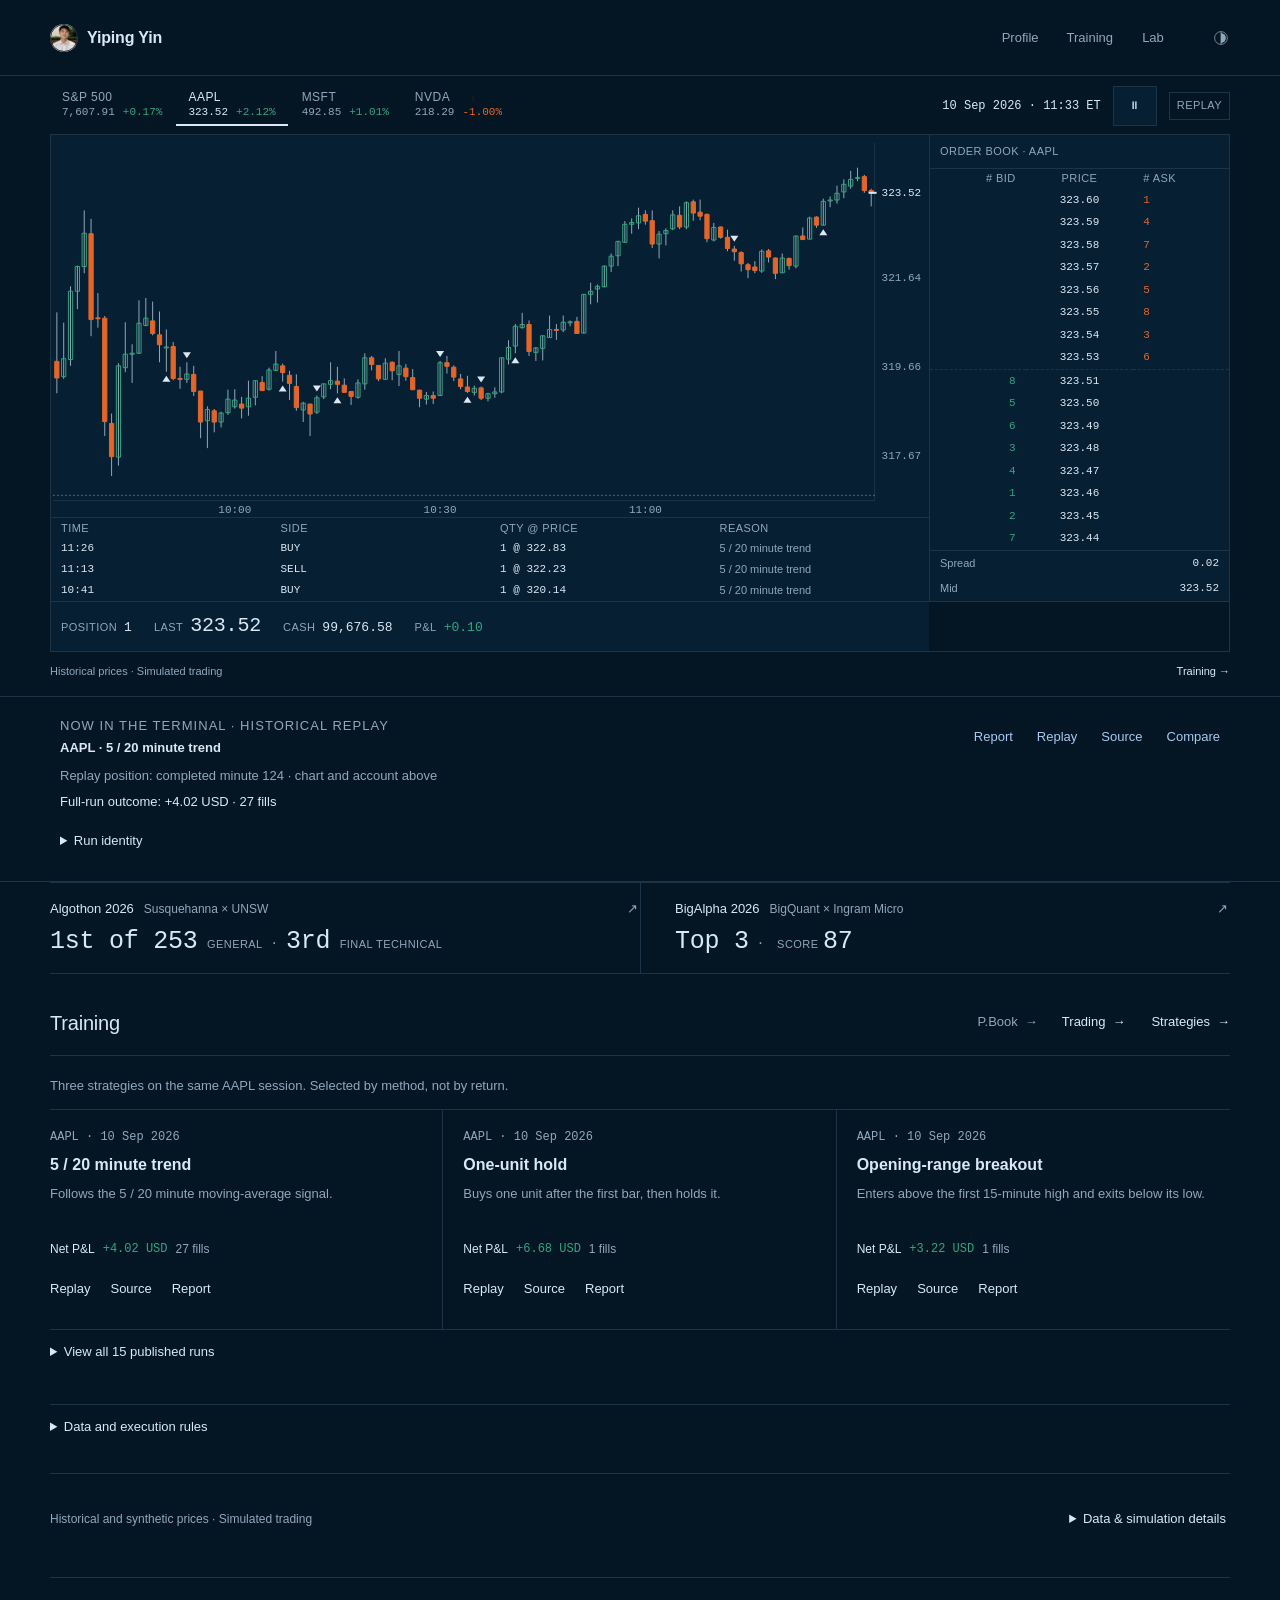
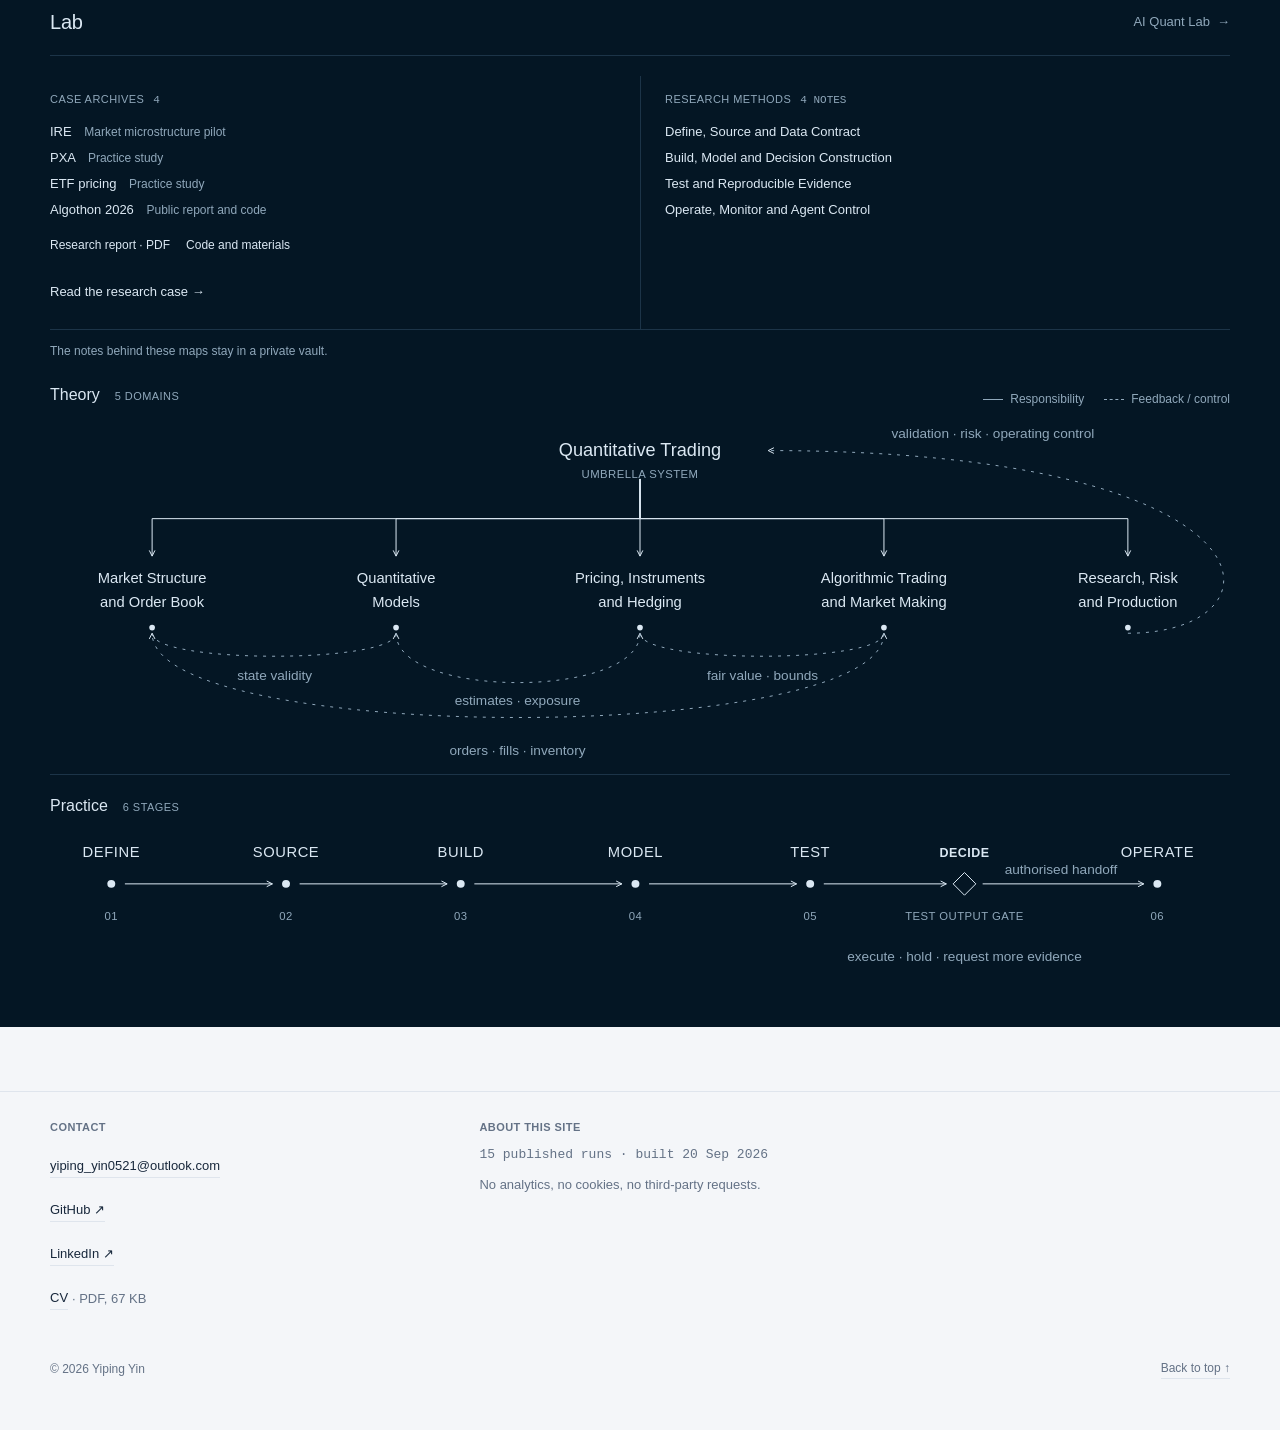
==== commit b5de12fe: "Record accepted lightweight demo (run 35589848288)" ====
--- a/index.html
+++ b/index.html
@@ -125,6 +125,8 @@
 <link rel="stylesheet" href="/portfolio-assets/four-fixes.css?v=1">
 <!-- public-polish:v1 -->
 <link rel="stylesheet" href="/portfolio-assets/polish.css?v=1">
+<!-- public-demo:v1 -->
+<link rel="stylesheet" href="/portfolio-assets/demo.css?v=demo-1">
 </head>
 <body class="semicircle-study">
 <a class="skip-link" href="#main">Skip to content</a>
@@ -198,12 +200,33 @@
     </section>
 <!-- pbook-training-overview:start -->
 <section class="s1-desk ground-terminal" aria-labelledby="training">
-  <div class="s1-head"><h2 id="training">Training</h2><a href="/training.html#/training">P.Book <span aria-hidden="true">→</span></a><nav class="s1-doors" aria-label="Training workspaces"><a href="/training.html#/market">Trading <span aria-hidden="true">→</span></a><a href="/training.html#/studio">IDE <span aria-hidden="true">→</span></a></nav></div>
-
-  <div class="s1-runs" id="published-runs" tabindex="-1">
+  <div class="s1-head"><h2 id="training">Training</h2><a href="/training.html?market=historical#/training">P.Book <span aria-hidden="true">→</span></a><nav class="s1-doors" aria-label="Training workspaces"><a href="/training.html?market=historical#/market">Trading <span aria-hidden="true">→</span></a><a href="/training.html?market=historical#/studio">Strategies <span aria-hidden="true">→</span></a></nav></div>
+
+  <p class="demo-selection-note">Three strategies on the same AAPL session. Selected by method, not by return.</p>
+<section class="demo-featured-runs" aria-label="Selected strategy runs">
+<article data-run-id="3df0ac0f357353bac0e991eed16d3f78458611ddf2f541cfdf44d7839529b1b2">
+<p class="demo-run-market"><span data-demo-symbol>AAPL</span> · 10 Sep 2026</p>
+<h3>5 / 20 minute trend</h3><p class="demo-run-description">Follows the 5 / 20 minute moving-average signal.</p>
+<p class="demo-run-outcome">Net P&amp;L <b class="num-signed num-up">+4.02 USD</b><span>27 fills</span></p>
+<nav aria-label="5 / 20 minute trend example"><a href="/training.html?market=historical#/market?view=replay&amp;run=3df0ac0f357353bac0e991eed16d3f78458611ddf2f541cfdf44d7839529b1b2">Replay</a><a href="/training.html?market=historical#/studio?source=trend">Source</a><a href="/training.html?market=historical#/market?view=review&amp;run=3df0ac0f357353bac0e991eed16d3f78458611ddf2f541cfdf44d7839529b1b2">Report</a></nav>
+</article>
+<article data-run-id="316a1424cebcdc0f3cb3f11266b4ddd2338fb55573b39bcdcdc265094ef04c35">
+<p class="demo-run-market"><span data-demo-symbol>AAPL</span> · 10 Sep 2026</p>
+<h3>One-unit hold</h3><p class="demo-run-description">Buys one unit after the first bar, then holds it.</p>
+<p class="demo-run-outcome">Net P&amp;L <b class="num-signed num-up">+6.68 USD</b><span>1 fills</span></p>
+<nav aria-label="One-unit hold example"><a href="/training.html?market=historical#/market?view=replay&amp;run=316a1424cebcdc0f3cb3f11266b4ddd2338fb55573b39bcdcdc265094ef04c35">Replay</a><a href="/training.html?market=historical#/studio?source=hold">Source</a><a href="/training.html?market=historical#/market?view=review&amp;run=316a1424cebcdc0f3cb3f11266b4ddd2338fb55573b39bcdcdc265094ef04c35">Report</a></nav>
+</article>
+<article data-run-id="c34dc4bca17bca51c20d856031997dbbb4f5b84721d42b69df2c21d4b87f8d10">
+<p class="demo-run-market"><span data-demo-symbol>AAPL</span> · 10 Sep 2026</p>
+<h3>Opening-range breakout</h3><p class="demo-run-description">Enters above the first 15-minute high and exits below its low.</p>
+<p class="demo-run-outcome">Net P&amp;L <b class="num-signed num-up">+3.22 USD</b><span>1 fills</span></p>
+<nav aria-label="Opening-range breakout example"><a href="/training.html?market=historical#/market?view=replay&amp;run=c34dc4bca17bca51c20d856031997dbbb4f5b84721d42b69df2c21d4b87f8d10">Replay</a><a href="/training.html?market=historical#/studio?source=range">Source</a><a href="/training.html?market=historical#/market?view=review&amp;run=c34dc4bca17bca51c20d856031997dbbb4f5b84721d42b69df2c21d4b87f8d10">Report</a></nav>
+</article>
+</section>
+<details class="s1-runs demo-archive" id="published-runs" tabindex="-1"><summary>View all 15 published runs</summary>
     <table class="s1-runs-wide">
       <colgroup><col class="s1-col-strat"><col><col><col><col><col class="s1-col-other"></colgroup>
-      <caption>Published runs <span>Every starter run once on every tape. 100,000 USD start · one unit at a time · 1 bp fee and 1 bp slippage · rebalanced at the next bar open. Net P&amp;L is USD on the 4 historical tapes and SIM on the synthetic tape. The desk’s Rank panel sorts these by net return, net P&amp;L, maximum drawdown and fills.</span></caption>
+      <caption>Published runs <span>Historical outcomes in USD; synthetic outcomes in SIM.</span></caption>
       <thead>
         <tr class="s1-markets"><td></td><th scope="colgroup" colspan="4">Historical · 10 Sep 2026</th><th scope="colgroup" colspan="1" class="s1-split">Synthetic · P.Book</th></tr>
         <tr><th scope="col">Strategy</th><th scope="col" class="s1-c">^GSPC</th><th scope="col" class="s1-c">AAPL</th><th scope="col" class="s1-c">MSFT</th><th scope="col" class="s1-c">NVDA</th><th scope="col" class="s1-c s1-split">ASML</th></tr>
@@ -216,7 +239,7 @@
     </table>
     <table class="s1-runs-phone">
       <colgroup><col><col><col></colgroup>
-      <caption>Published runs <span>Every starter run once on every tape. 100,000 USD start · one unit at a time · 1 bp fee and 1 bp slippage · rebalanced at the next bar open. Net P&amp;L is USD on the 4 historical tapes and SIM on the synthetic tape. The desk’s Rank panel sorts these by net return, net P&amp;L, maximum drawdown and fills.</span></caption>
+      <caption>Published runs <span>Historical outcomes in USD; synthetic outcomes in SIM.</span></caption>
       <thead><tr><th scope="col">Tape</th><th scope="col" class="s1-c">Net P&amp;L</th><th scope="col" class="s1-c">Fills</th></tr></thead>
       <tbody>
 <tr class="s1-pgroup"><th scope="rowgroup" colspan="3">5 / 20 minute trend</th></tr>
@@ -241,16 +264,16 @@
     </table>
     <div class="p2-home-actions"><a id="p2-table-compare" href="/compare.html?a=3df0ac0f357353bac0e991eed16d3f78458611ddf2f541cfdf44d7839529b1b2">Compare two published runs →</a><span class="p2-note">Select a result to open its replay; the replay leads to its source.</span></div>
 <p class="s1-legend"><span aria-hidden="true">▸</span> the run replaying in the terminal above — 27 fills, net +4.02 on 100,000.</p>
-  </div>
-
-  <dl class="s1-spec">
+  </details>
+
+  <details class="demo-run-rules"><summary>Data and execution rules</summary><p>Every starter run once on every tape. 100,000 USD start · one unit at a time · 1 bp fee and 1 bp slippage · rebalanced at the next bar open. Net P&amp;L is USD on the 4 historical tapes and SIM on the synthetic tape. The desk’s Rank panel sorts these by net return, net P&amp;L, maximum drawdown and fills.</p><dl class="s1-spec">
 <div><dt>Historical data</dt><dd>4 tapes · 390 one-minute bars each<small>^GSPC · AAPL · MSFT · NVDA — 10 Sep 2026, Yahoo Finance, retained</small></dd></div>
 <div><dt>Synthetic market</dt><dd>26 Optibook contracts<small>stocks, dual listings, futures, options, one ETF — fixed-seed scenario, seed 20260914</small></dd></div>
 <div><dt>Book</dt><dd>10 levels a side<small>built from the tape checksum; a deterministic construction</small></dd></div>
 <div><dt>Execution</dt><dd>Next-bar open · 1 bp fee · 1 bp slippage<small>long only · cap 10 units · 100,000 USD start</small></dd></div>
 <div><dt>Engine</dt><dd>CPython, restricted API<small>no imports, no clock, no randomness; runs locally, not on this host</small></dd></div>
 <div><dt>Runs</dt><dd>15 published · 1 book strategy<small>run ids are content hashes of engine version, tape, code and config.</small></dd></div>
-  </dl>
+  </dl></details>
 
   <div class="s1-foot">
     <p data-disclosure data-copy-register="BOTH">Historical and synthetic prices · Simulated trading</p>
--- a/portfolio-assets/demo.css
+++ b/portfolio-assets/demo.css
@@ -0,0 +1,34 @@
+/* Existing terminal tokens; no new framework, effects or display data. */
+.demo-selection-note { margin:16px 0 12px; color:var(--muted); font-size:13px; line-height:1.6; }
+.demo-featured-runs { display:grid; grid-template-columns:repeat(3,minmax(0,1fr)); border-block:1px solid var(--line); }
+.demo-featured-runs article { min-width:0; padding:18px 20px; border-right:1px solid var(--line); }
+.demo-featured-runs article:first-child { padding-left:0; }
+.demo-featured-runs article:last-child { border-right:0; }
+.demo-featured-runs h3 { margin:8px 0; font-size:16px; line-height:1.4; color:var(--ink); }
+.demo-run-market { margin:0; color:var(--muted); font:12px/1.5 var(--font-figure); }
+.demo-run-description { min-height:3.2em; margin:0 0 14px; color:var(--muted); font-size:13px; line-height:1.6; }
+.demo-run-outcome { display:flex; flex-wrap:wrap; gap:4px 8px; margin:0; font-size:12px; line-height:1.6; }
+.demo-run-outcome b { font-family:var(--font-figure); font-weight:500; }
+.demo-run-outcome>span { color:var(--muted); }
+.demo-featured-runs nav { display:flex; flex-wrap:wrap; gap:4px 20px; margin-top:8px; }
+.demo-featured-runs nav a { display:inline-flex; align-items:center; min-height:44px; font-size:13px; color:var(--ink); text-underline-offset:4px; }
+.demo-archive>summary,.demo-run-rules>summary,.demo-local-details>summary { min-height:44px; padding:12px 0; box-sizing:border-box; cursor:pointer; font-size:13px; line-height:20px; color:var(--ink); }
+.demo-run-rules { border-top:1px solid var(--line); }
+.demo-run-rules>p { font-size:13px; line-height:1.6; color:var(--muted); max-width:85ch; }
+.demo-strategy-intro { padding:16px 0; border-bottom:1px solid var(--line); }
+.demo-strategy-intro h2 { margin:0 0 8px; font-size:18px; line-height:1.4; }
+.demo-strategy-intro p { margin:4px 0; font-size:13px; line-height:1.6; }
+.demo-strategy-intro .demo-source-note { color:var(--muted); }
+.ev-page .ev-edit-toggle { display:inline-flex; align-items:center; justify-content:center; min-width:44px; min-height:44px; background:transparent; color:var(--ink); border:0; font:13px var(--font-text); cursor:pointer; }
+.ev-source[data-editing="false"] textarea { display:none; }
+.ev-source[data-editing="false"] .ev-code { display:block; pointer-events:auto; user-select:text; }
+.ev-source[data-editing="true"] .ev-code { display:none; }
+.ev-source[data-editing="true"] textarea { display:block; position:relative; color:var(--ink); -webkit-text-fill-color:var(--ink); padding:8px 10px; overflow:auto; }
+.demo-local-details { border-top:1px solid var(--line); margin-top:12px; }
+.demo-local-details p { margin:0 0 16px; color:var(--muted); font-size:13px; line-height:1.6; }
+@media (max-width:700px) {
+  .demo-featured-runs { grid-template-columns:1fr; }
+  .demo-featured-runs article,.demo-featured-runs article:first-child { padding:16px 0; border-right:0; border-bottom:1px solid var(--line); }
+  .demo-featured-runs article:last-child { border-bottom:0; }
+  .demo-run-description { min-height:0; }
+}
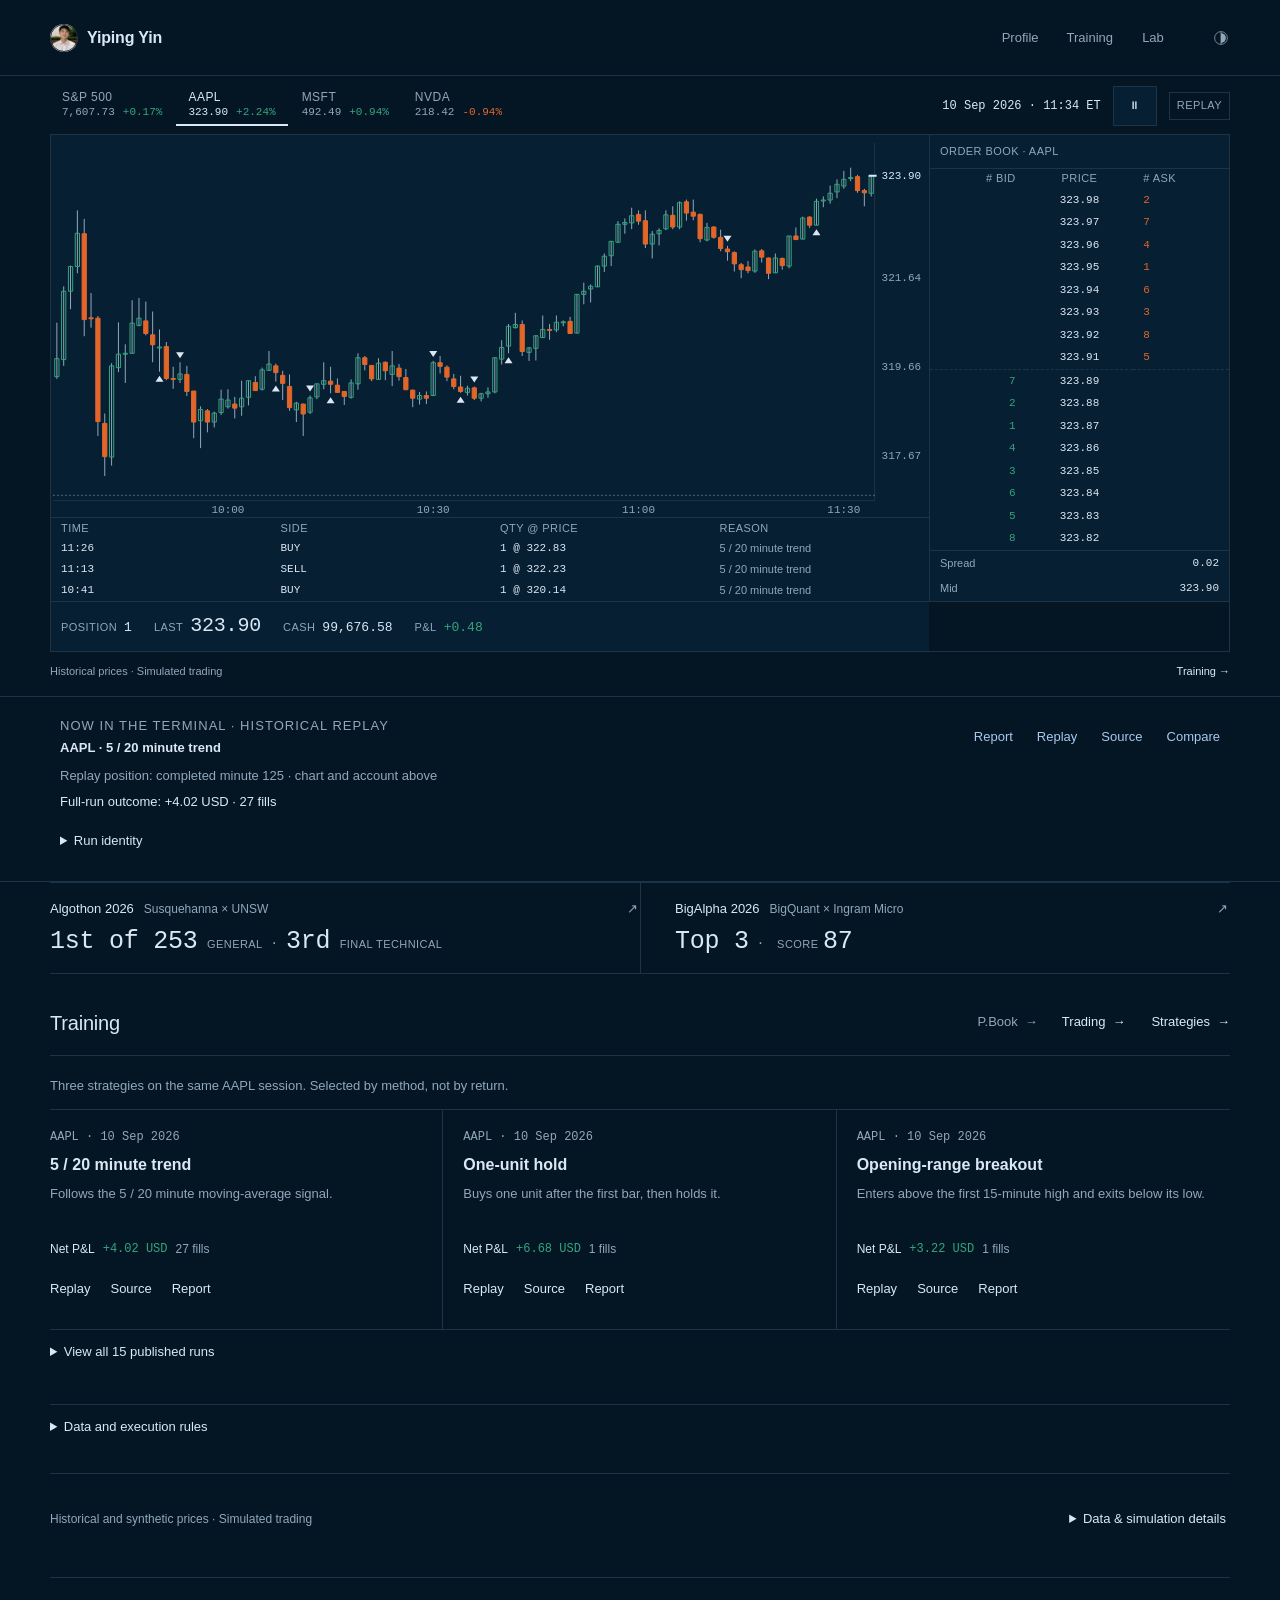
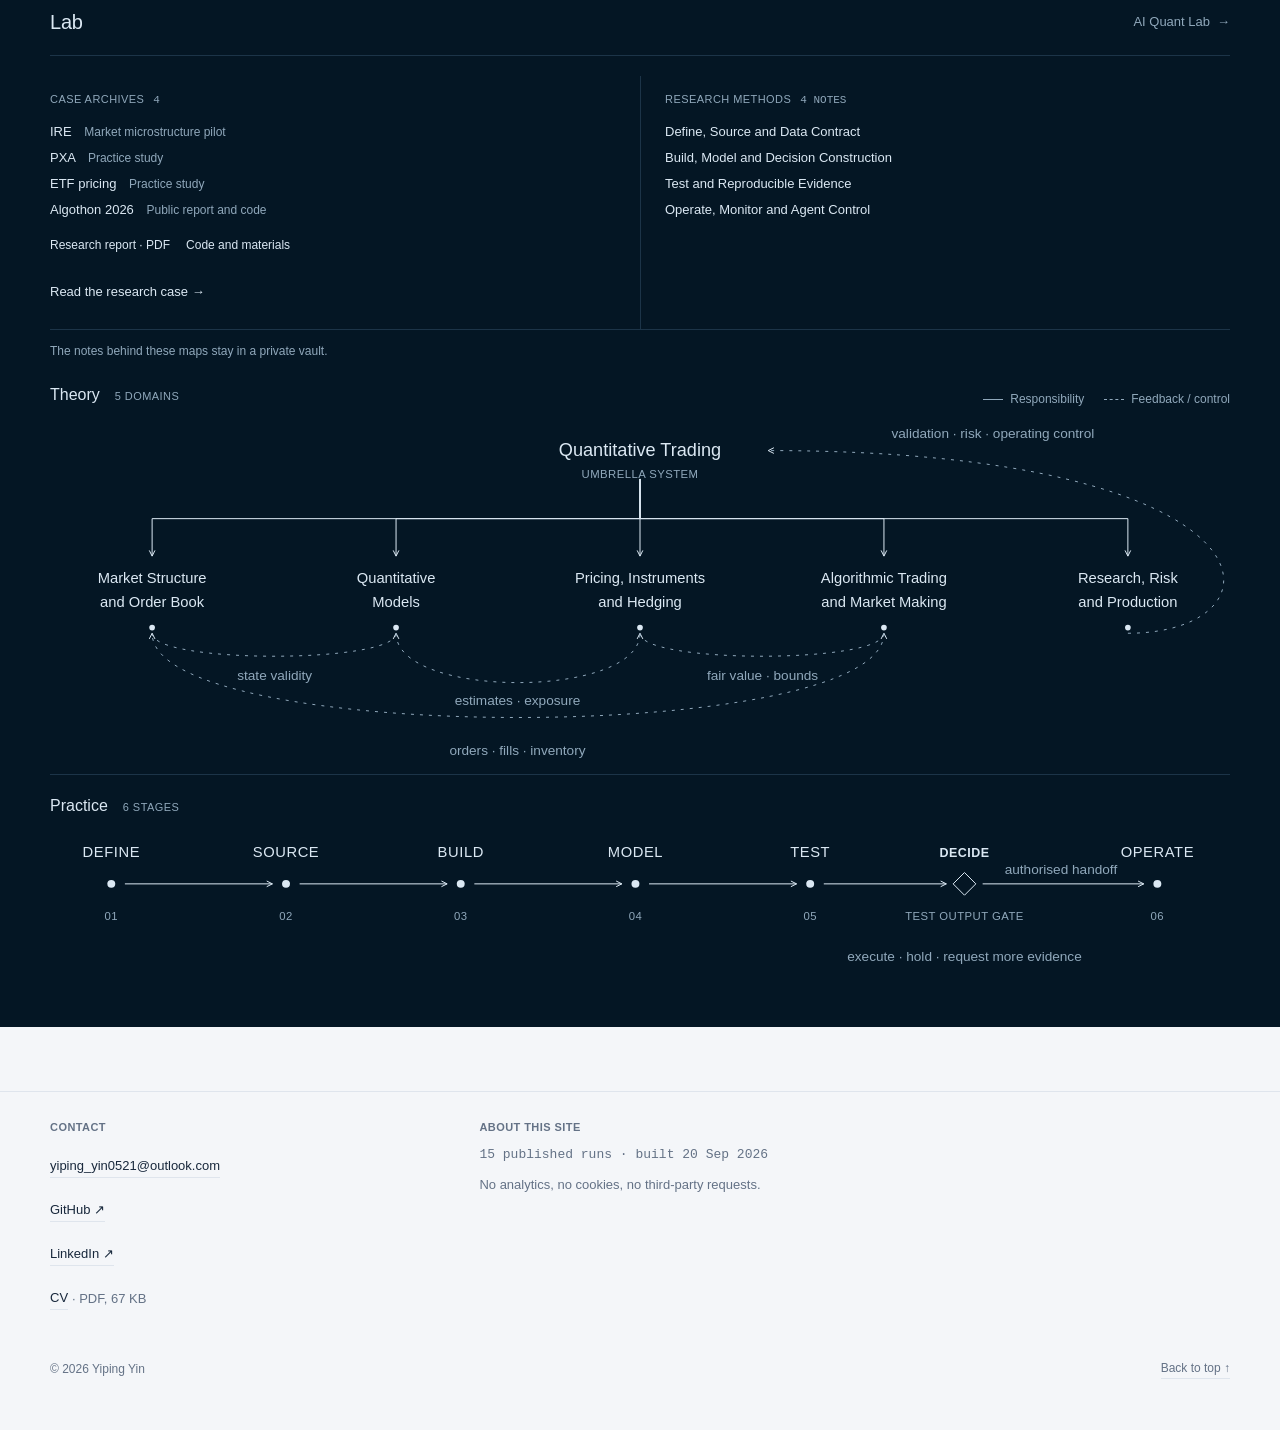
==== commit 674d1efd: "Record accepted public demo quality (run 35598691370)" ====
--- a/index.html
+++ b/index.html
@@ -135,7 +135,7 @@
     <a class="brand" href="#top" aria-label="Yiping Yin — home"><img src="/portfolio-assets/avatar.jpg" alt="" width="28" height="28"><span>Yiping Yin</span></a>
     <div class="topbar-right">
       <nav class="topnav" aria-label="Primary navigation">
-        <a href="/profile.html">Profile</a><a href="/training.html#/market">Training</a><a href="/lab.html">Lab</a>
+        <a href="/profile.html">Profile</a><a href="/training.html?market=historical#/market">Training</a><a href="/lab.html">Lab</a>
       </nav>
       <button id="theme" class="theme-button" type="button" hidden></button>
     </div>
--- a/portfolio-assets/demo.css
+++ b/portfolio-assets/demo.css
@@ -19,6 +19,7 @@
 .demo-strategy-intro h2 { margin:0 0 8px; font-size:18px; line-height:1.4; }
 .demo-strategy-intro p { margin:4px 0; font-size:13px; line-height:1.6; }
 .demo-strategy-intro .demo-source-note { color:var(--muted); }
+.ev-page .ev-pane-head { height:auto; min-height:44px; }
 .ev-page .ev-edit-toggle { display:inline-flex; align-items:center; justify-content:center; min-width:44px; min-height:44px; background:transparent; color:var(--ink); border:0; font:13px var(--font-text); cursor:pointer; }
 .ev-source[data-editing="false"] textarea { display:none; }
 .ev-source[data-editing="false"] .ev-code { display:block; pointer-events:auto; user-select:text; }
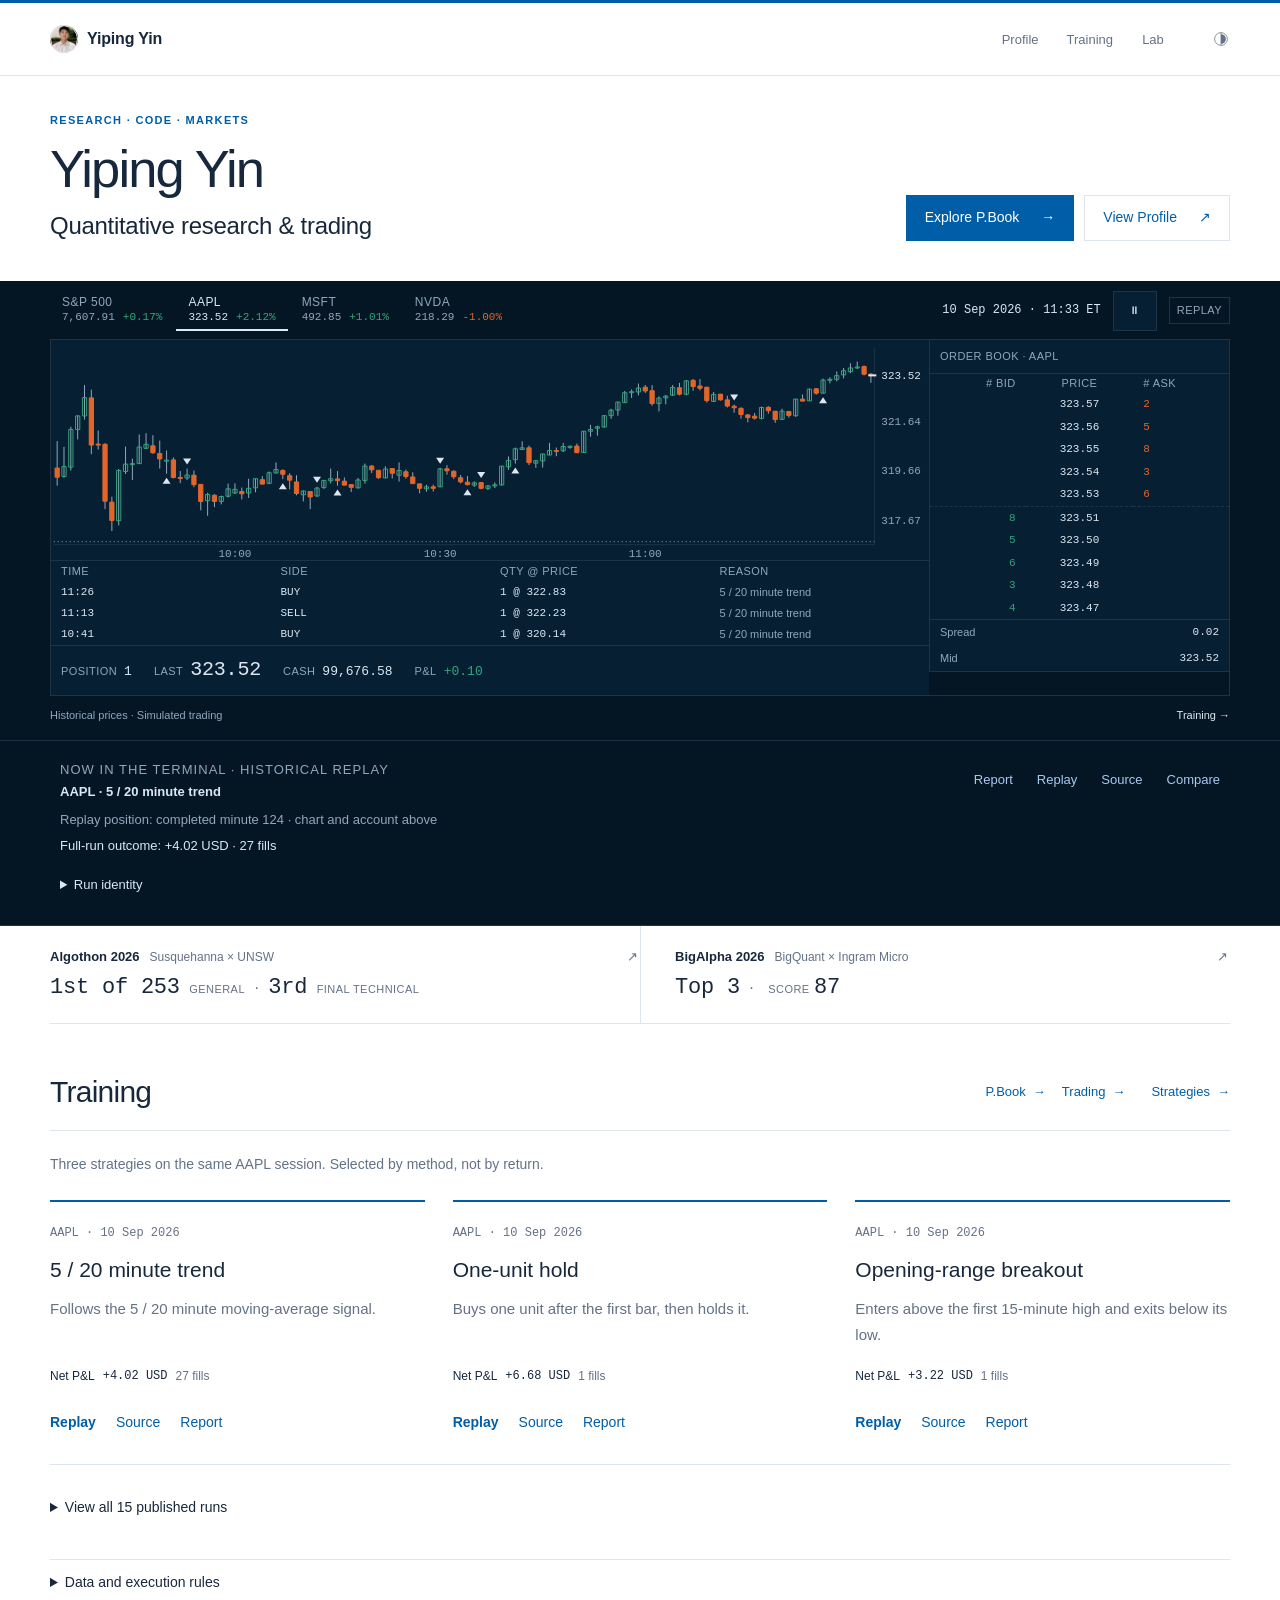
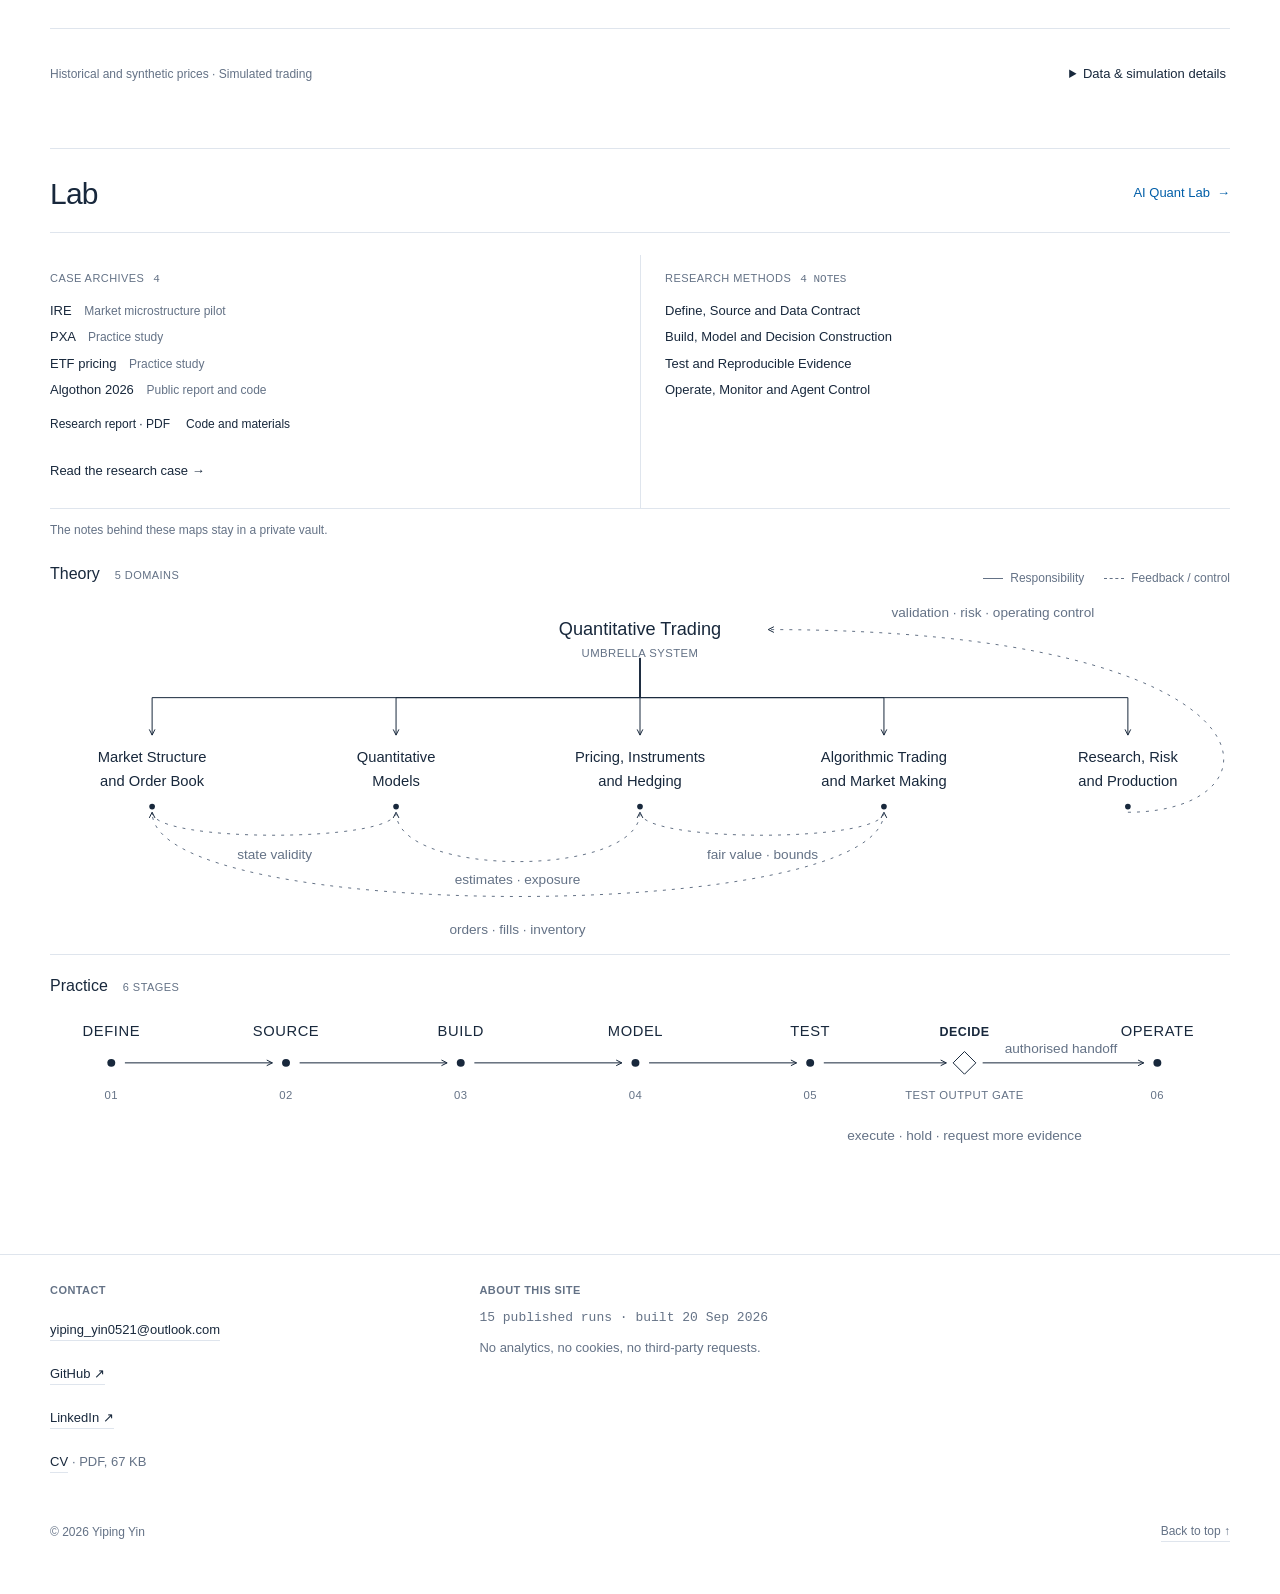
==== commit d8860380: "Record tested blue-white homepage (run 35599040073)" ====
--- a/index.html
+++ b/index.html
@@ -127,15 +127,17 @@
 <link rel="stylesheet" href="/portfolio-assets/polish.css?v=1">
 <!-- public-demo:v1 -->
 <link rel="stylesheet" href="/portfolio-assets/demo.css?v=demo-1">
+<!-- public-visual:v1 -->
+<link rel="stylesheet" href="/portfolio-assets/home-visual.css?v=d445c1cfea5d">
 </head>
-<body class="semicircle-study">
+<body class="semicircle-study blue-white-home">
 <a class="skip-link" href="#main">Skip to content</a>
 <div class="topbar" id="topbar" data-ground="navy">
   <div class="topbar-in">
     <a class="brand" href="#top" aria-label="Yiping Yin — home"><img src="/portfolio-assets/avatar.jpg" alt="" width="28" height="28"><span>Yiping Yin</span></a>
     <div class="topbar-right">
       <nav class="topnav" aria-label="Primary navigation">
-        <a href="/profile.html">Profile</a><a href="/training.html?market=historical#/market">Training</a><a href="/lab.html">Lab</a>
+        <a href="/profile.html">Profile</a><a href="/training.html#/market">Training</a><a href="/lab.html">Lab</a>
       </nav>
       <button id="theme" class="theme-button" type="button" hidden></button>
     </div>
@@ -145,7 +147,20 @@
 <div class="page-shell" id="top">
 
   <main id="main" tabindex="-1">
-    <h1 class="sr-only">Yiping Yin — quantitative research and trading</h1>
+    <!-- public-visual:intro:start -->
+    <section class="home-intro" aria-labelledby="home-identity">
+      <div class="home-intro-inner">
+        <div class="home-intro-copy">
+          <p class="home-eyebrow">Research · Code · Markets</p>
+          <h1 id="home-identity">Yiping Yin<span class="home-role">Quantitative research &amp; trading</span></h1>
+        </div>
+        <nav class="home-actions" aria-label="Explore my work">
+          <a class="home-primary" href="/training.html?market=historical#/training">Explore P.Book <span aria-hidden="true">→</span></a>
+          <a class="home-secondary" href="/profile.html">View Profile <span aria-hidden="true">↗</span></a>
+        </nav>
+      </div>
+    </section>
+    <!-- public-visual:intro:end -->
     <section id="about" class="hero terminal-hero" aria-label="Trading terminal replay">
 <!-- pbook-terminal-hero -->
 <div class="th-frame">
--- a/portfolio-assets/home-visual.css
+++ b/portfolio-assets/home-visual.css
@@ -0,0 +1,137 @@
+/* Homepage only: light editorial surfaces around the unchanged navy terminal.
+   No new assets, fonts, motion or runtime. Keep the existing theme preference. */
+.blue-white-home {
+  --home-bg: var(--surface);
+  --home-soft: var(--bg);
+  --home-ink: var(--ink);
+  --home-muted: var(--muted);
+  --home-line: var(--line);
+  --home-accent: #005ea8;
+  --home-button: #005ea8;
+  --home-button-ink: #ffffff;
+  --home-gutter: 50px;
+  background: var(--home-bg);
+}
+:root[data-theme="dark"] .blue-white-home { --home-accent: #a8c9ef; }
+@media (prefers-color-scheme: dark) {
+  :root[data-theme="system"] .blue-white-home { --home-accent: #a8c9ef; }
+}
+/* Resolve the paper aliases on body, before any navy child overrides its roles. */
+.blue-white-home .topbar,
+.blue-white-home .s1-dark,
+.blue-white-home .s1-dark .ground-terminal {
+  --bg: var(--home-bg);
+  --surface: var(--home-bg);
+  --soft: var(--home-soft);
+  --ink: var(--home-ink);
+  --muted: var(--home-muted);
+  --line: var(--home-line);
+  --accent: var(--home-accent);
+  --focus: var(--home-accent);
+  color-scheme: inherit;
+  background: var(--home-bg);
+  color: var(--home-ink);
+}
+.blue-white-home .topbar { border-top: 3px solid var(--home-button); }
+.blue-white-home .topbar-in { height: calc(var(--study-nav) - 3px); }
+.blue-white-home .topnav a:hover { color: var(--home-accent); }
+.home-intro { background: var(--home-bg); color: var(--home-ink); }
+.home-intro-inner {
+  max-width: 1300px; margin: 0 auto; padding: 36px var(--home-gutter) 38px;
+  display: flex; align-items: flex-end; justify-content: space-between; gap: 24px 48px;
+}
+.home-intro-copy { min-width: 0; }
+.home-eyebrow {
+  margin: 0 0 12px; color: var(--home-accent); font-size: 11px;
+  font-weight: 600; letter-spacing: .12em; line-height: 1.5; text-transform: uppercase;
+}
+.home-intro h1 {
+  margin: 0; font: 500 clamp(40px, 4.1vw, 58px)/1.08 var(--font-text);
+  letter-spacing: -.035em;
+}
+.home-role {
+  display: block; margin-top: 12px; font-size: clamp(18px, 2vw, 24px);
+  font-weight: 400; line-height: 1.4; letter-spacing: -.012em;
+}
+.home-actions { display: flex; align-items: center; gap: 10px; padding-bottom: 2px; flex-shrink: 0; }
+.home-actions a {
+  min-height: 46px; display: inline-flex; align-items: center; justify-content: space-between;
+  gap: 22px; padding: 11px 18px; font-size: 14px; line-height: 1.5;
+  text-decoration: none; border: 1px solid transparent;
+}
+.home-actions .home-primary { background: var(--home-button); color: var(--home-button-ink); }
+.home-actions .home-primary:hover { background: #004a85; }
+.home-actions .home-secondary { color: var(--home-accent); border-color: var(--home-line); }
+.home-actions .home-secondary:hover { border-color: var(--home-accent); }
+.home-actions a:focus-visible { outline: 2px solid var(--home-accent); outline-offset: 4px; }
+/* Keep the terminal's own tokens and interaction geometry. Only its outer
+   desktop height is adjusted to accommodate the identity without a second hero. */
+@media (min-width: 801px) {
+  .blue-white-home .terminal-hero { height: clamp(410px, 51svh, 500px); }
+}
+.blue-white-home .highlights-section { border-top: 0; }
+.blue-white-home .s1-credit { padding-top: 22px; padding-bottom: 22px; }
+.blue-white-home .s1-credit-figs em { font-size: 22px; }
+.blue-white-home .s1-credit-head strong { font-weight: 600; }
+.blue-white-home .s1-desk { padding: 46px 0 40px; }
+.blue-white-home .s1-head { gap: 16px; margin-bottom: 22px; padding-bottom: 16px; }
+.blue-white-home .s1-head h2 { font-size: 30px; font-weight: 500; letter-spacing: -.025em; }
+.blue-white-home .s1-head a,
+.blue-white-home .s1-head .s1-doors a { color: var(--home-accent); }
+.blue-white-home .demo-selection-note { max-width: 70ch; font-size: 14px; margin: 0 0 24px; }
+.blue-white-home .demo-featured-runs { gap: 0 28px; border-top: 0; }
+.blue-white-home .demo-featured-runs article,
+.blue-white-home .demo-featured-runs article:first-child {
+  display: flex; flex-direction: column; padding: 22px 0 20px;
+  border-right: 0; border-top: 2px solid var(--home-accent);
+}
+.blue-white-home .demo-featured-runs h3 { font-size: 21px; line-height: 1.35; font-weight: 500; margin: 14px 0 12px; }
+.blue-white-home .demo-run-description { font-size: 15px; line-height: 1.7; min-height: 3.4em; margin-bottom: 20px; }
+.blue-white-home .demo-run-outcome { margin-top: auto; font-size: 12px; }
+/* Signed values retain +/- semantics without low-contrast green on white. */
+.blue-white-home .s1-dark .num-signed { color: var(--home-ink); }
+.blue-white-home .demo-featured-runs nav { margin-top: 14px; }
+.blue-white-home .demo-featured-runs nav a { color: var(--home-accent); font-size: 14px; }
+.blue-white-home .demo-featured-runs nav a:first-child { font-weight: 600; }
+.blue-white-home .demo-featured-runs nav a:hover { text-decoration: underline; }
+.blue-white-home .demo-archive { margin-top: 20px; }
+.blue-white-home .demo-archive > summary,
+.blue-white-home .demo-run-rules > summary { font-size: 14px; }
+.blue-white-home .colophon { margin-top: 48px; }
+@media (max-width: 1100px) {
+  .blue-white-home { --home-gutter: 35px; }
+  .home-intro-inner { gap: 24px; }
+  .home-actions { flex-direction: column; align-items: stretch; }
+}
+@media (max-width: 800px) {
+  .home-intro-inner { padding-top: 28px; padding-bottom: 28px; align-items: flex-start; flex-direction: column; gap: 22px; }
+  .home-actions { flex-direction: row; flex-wrap: wrap; }
+  .home-intro h1 { font-size: 42px; }
+  .home-role { font-size: 20px; }
+  .blue-white-home .s1-head { flex-wrap: wrap; }
+  .blue-white-home .s1-head h2 { font-size: 27px; }
+}
+@media (max-width: 700px) {
+  .blue-white-home { --home-gutter: 23px; }
+  .home-eyebrow { margin-bottom: 10px; font-size: 10px; }
+  .home-intro h1 { font-size: 38px; }
+  .home-role { font-size: 18px; max-width: 28ch; }
+  .home-actions { width: 100%; gap: 10px; }
+  .home-actions a { font-size: 13px; padding: 10px 14px; gap: 14px; }
+  .blue-white-home .s1-desk { padding-top: 32px; padding-bottom: 28px; }
+  .blue-white-home .s1-credit { padding-top: 18px; padding-bottom: 18px; }
+  .blue-white-home .s1-credit-figs em { font-size: 20px; }
+  .blue-white-home .demo-featured-runs { gap: 20px; border-bottom: 0; }
+  .blue-white-home .demo-featured-runs article,
+  .blue-white-home .demo-featured-runs article:first-child { padding: 20px 0 8px; border-bottom: 0; }
+  .blue-white-home .demo-run-description { min-height: 0; }
+}
+@media (max-width: 370px) {
+  .blue-white-home { --home-gutter: 18px; }
+  .home-actions a { gap: 10px; padding-inline: 11px; }
+}
+@media print {
+  .home-intro-inner { padding: 0 0 22px; }
+  .home-actions { display: none; }
+  .blue-white-home .s1-desk { padding-top: 24px; }
+}
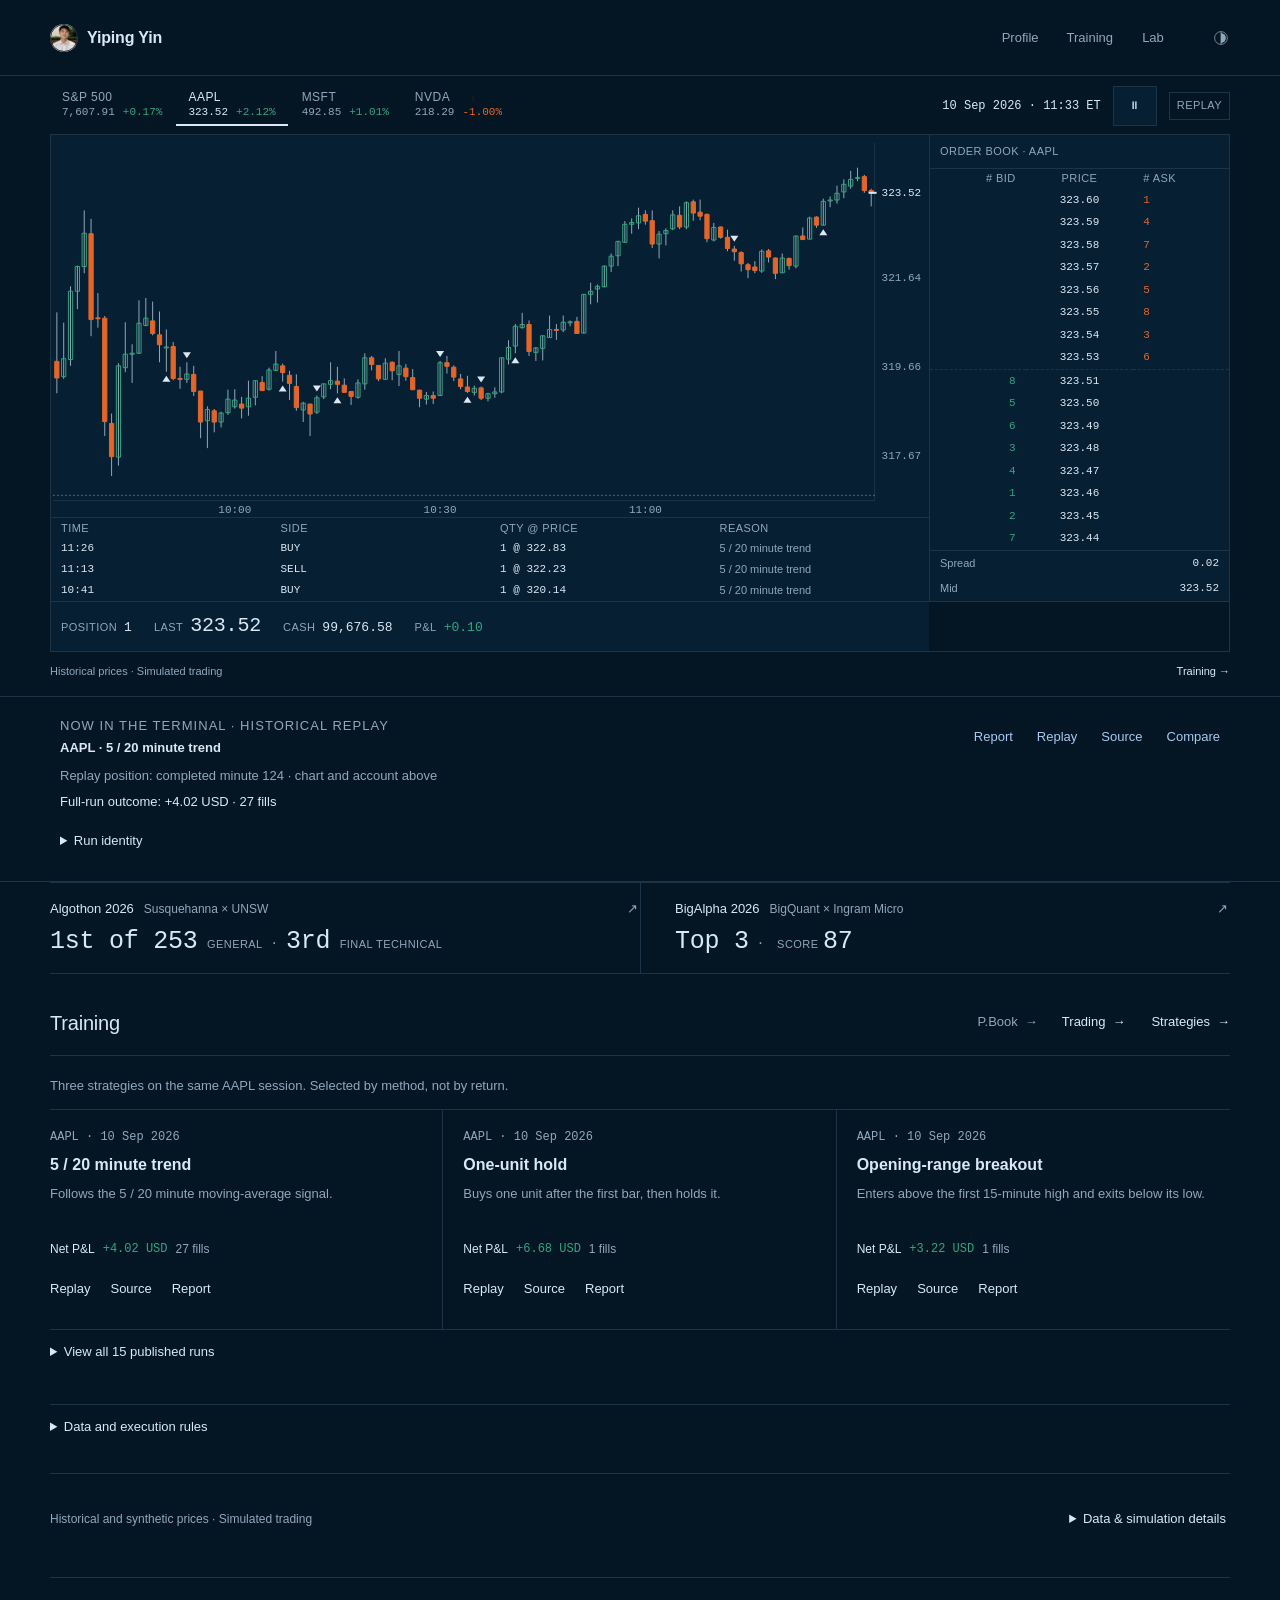
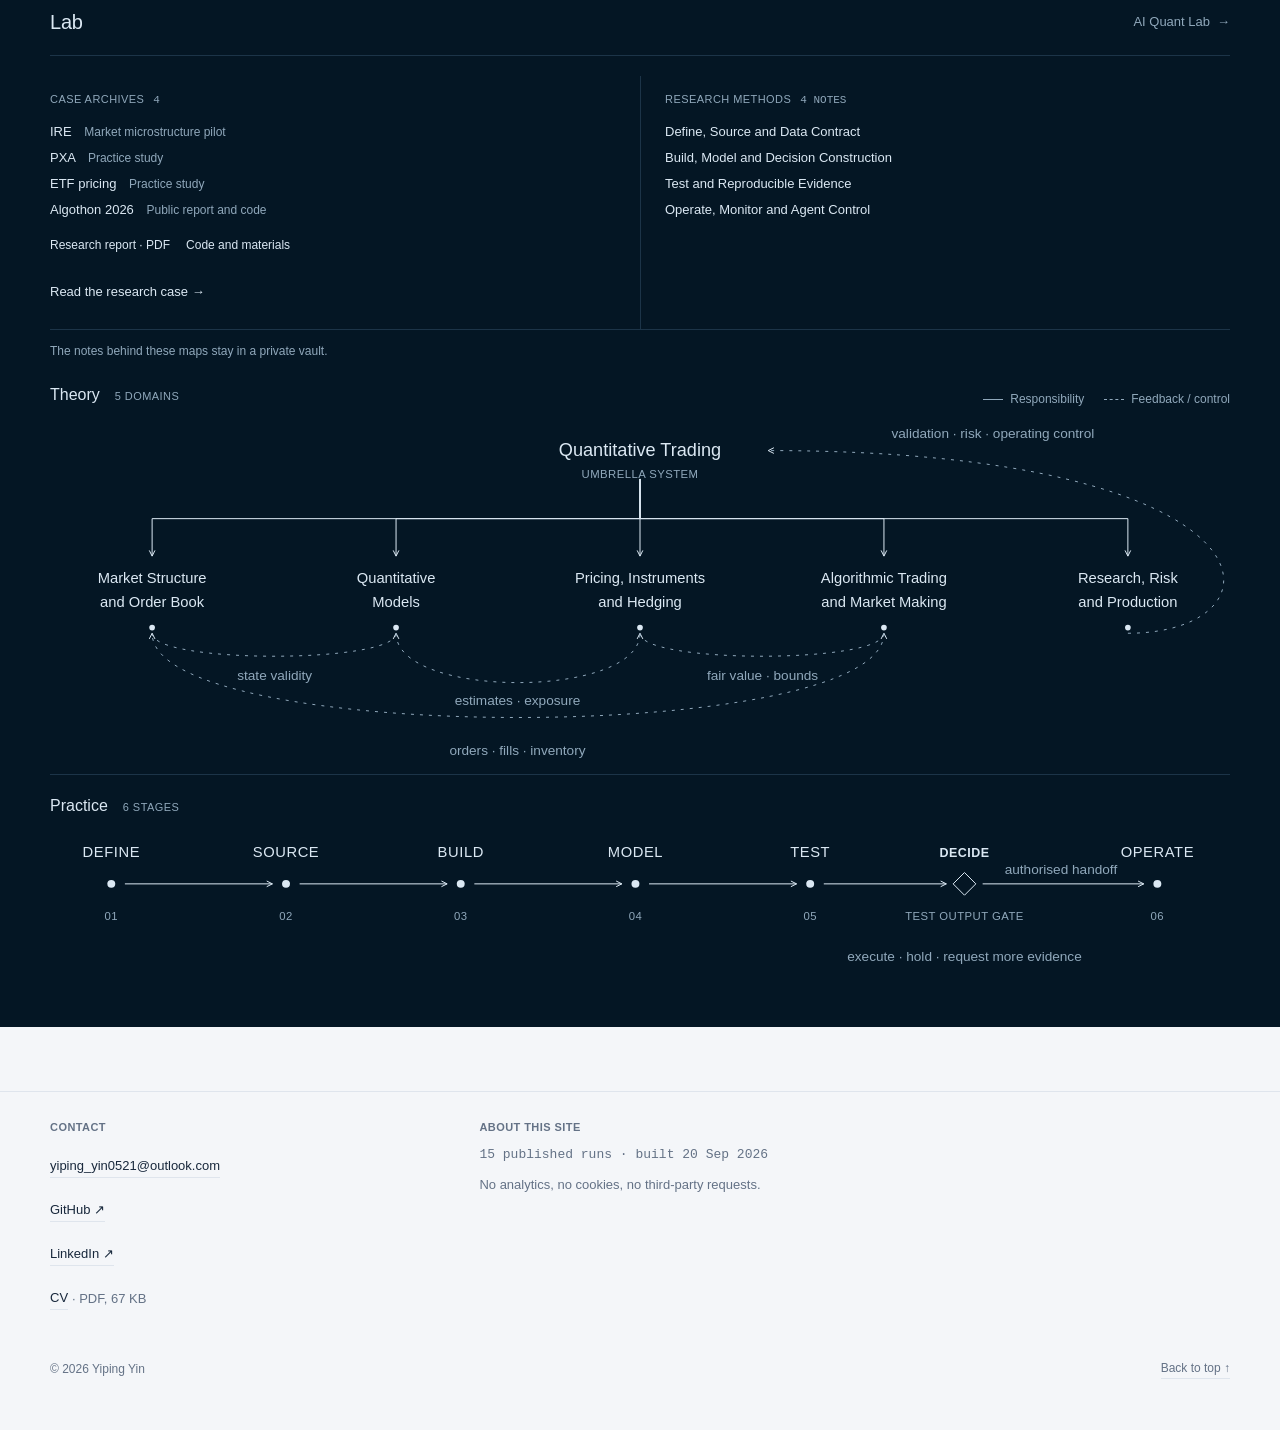
==== commit db4c7e33: "Merge pull request #9 from Yiping-Yin/upgrade/demo-quality-20260921 User-approved merge of the four " ====
--- a/index.html
+++ b/index.html
@@ -127,17 +127,15 @@
 <link rel="stylesheet" href="/portfolio-assets/polish.css?v=1">
 <!-- public-demo:v1 -->
 <link rel="stylesheet" href="/portfolio-assets/demo.css?v=demo-1">
-<!-- public-visual:v1 -->
-<link rel="stylesheet" href="/portfolio-assets/home-visual.css?v=d445c1cfea5d">
 </head>
-<body class="semicircle-study blue-white-home">
+<body class="semicircle-study">
 <a class="skip-link" href="#main">Skip to content</a>
 <div class="topbar" id="topbar" data-ground="navy">
   <div class="topbar-in">
     <a class="brand" href="#top" aria-label="Yiping Yin — home"><img src="/portfolio-assets/avatar.jpg" alt="" width="28" height="28"><span>Yiping Yin</span></a>
     <div class="topbar-right">
       <nav class="topnav" aria-label="Primary navigation">
-        <a href="/profile.html">Profile</a><a href="/training.html#/market">Training</a><a href="/lab.html">Lab</a>
+        <a href="/profile.html">Profile</a><a href="/training.html?market=historical#/market">Training</a><a href="/lab.html">Lab</a>
       </nav>
       <button id="theme" class="theme-button" type="button" hidden></button>
     </div>
@@ -147,20 +145,7 @@
 <div class="page-shell" id="top">
 
   <main id="main" tabindex="-1">
-    <!-- public-visual:intro:start -->
-    <section class="home-intro" aria-labelledby="home-identity">
-      <div class="home-intro-inner">
-        <div class="home-intro-copy">
-          <p class="home-eyebrow">Research · Code · Markets</p>
-          <h1 id="home-identity">Yiping Yin<span class="home-role">Quantitative research &amp; trading</span></h1>
-        </div>
-        <nav class="home-actions" aria-label="Explore my work">
-          <a class="home-primary" href="/training.html?market=historical#/training">Explore P.Book <span aria-hidden="true">→</span></a>
-          <a class="home-secondary" href="/profile.html">View Profile <span aria-hidden="true">↗</span></a>
-        </nav>
-      </div>
-    </section>
-    <!-- public-visual:intro:end -->
+    <h1 class="sr-only">Yiping Yin — quantitative research and trading</h1>
     <section id="about" class="hero terminal-hero" aria-label="Trading terminal replay">
 <!-- pbook-terminal-hero -->
 <div class="th-frame">
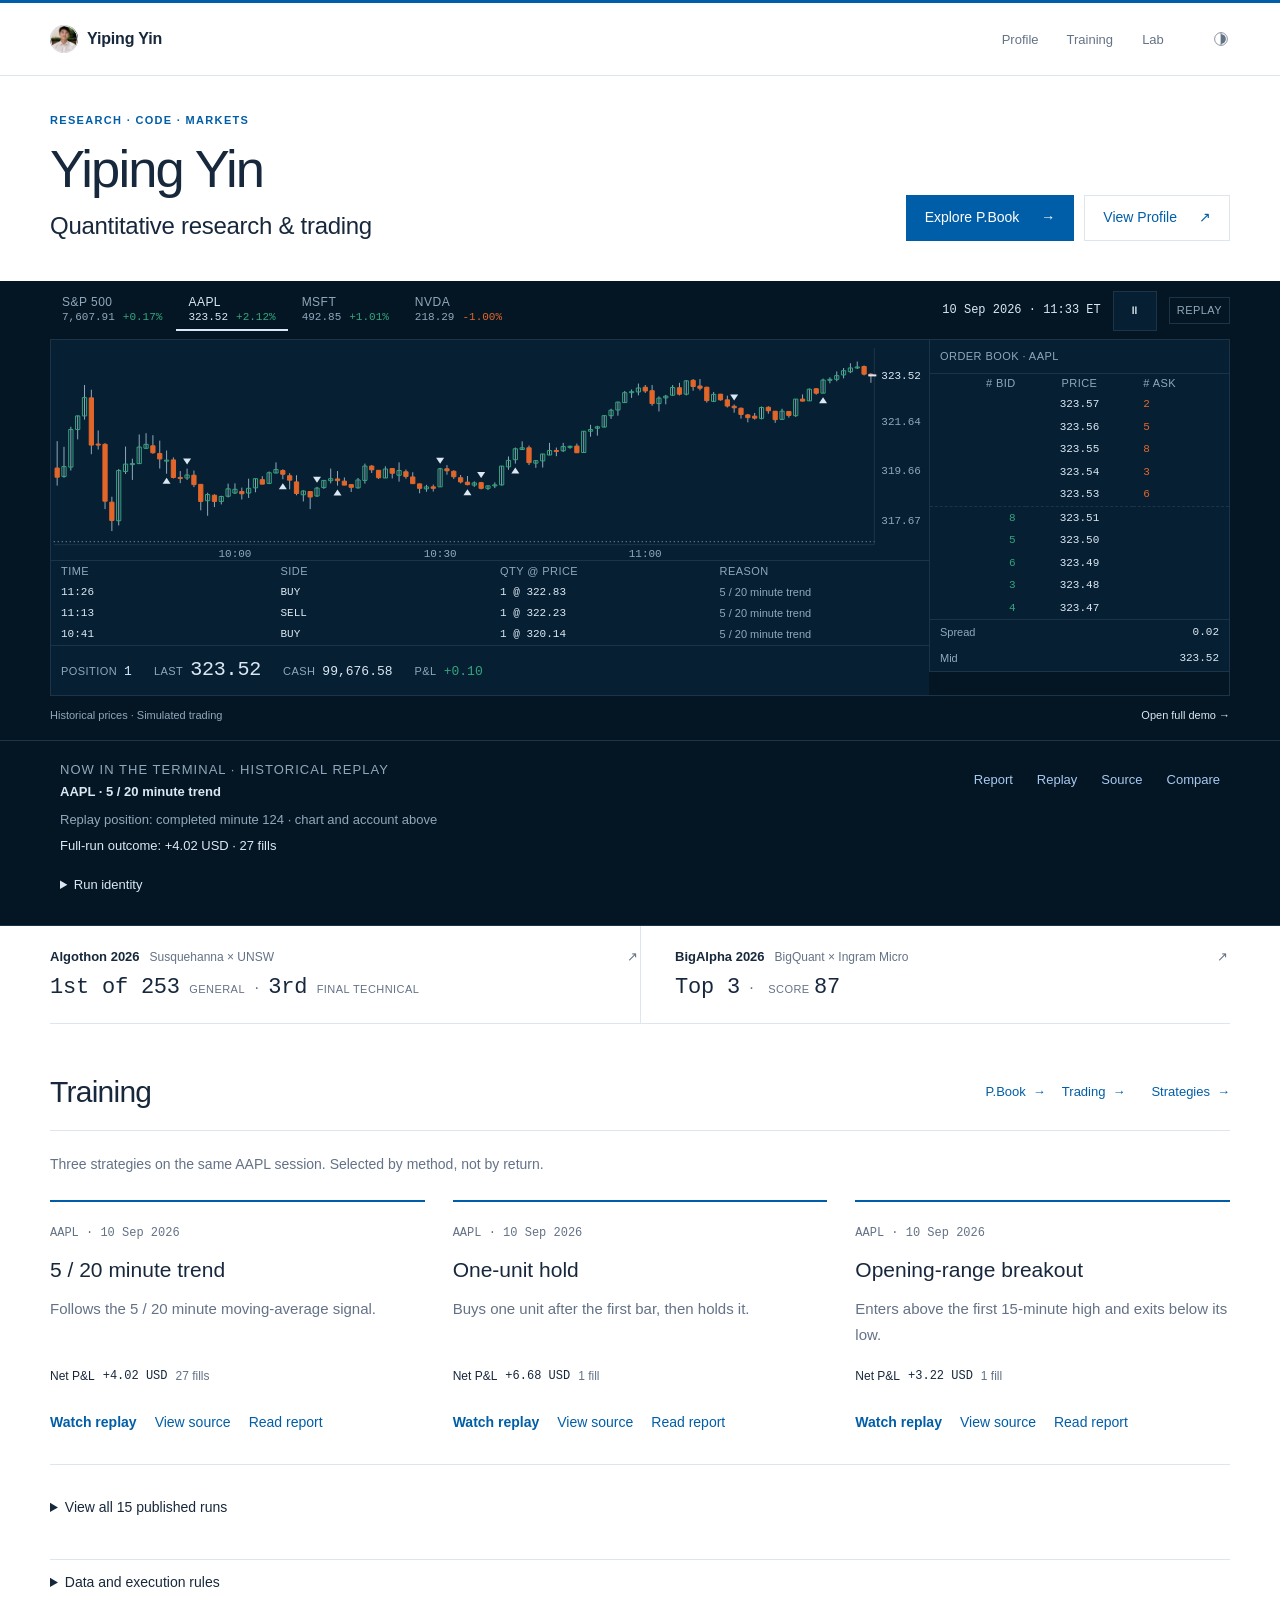
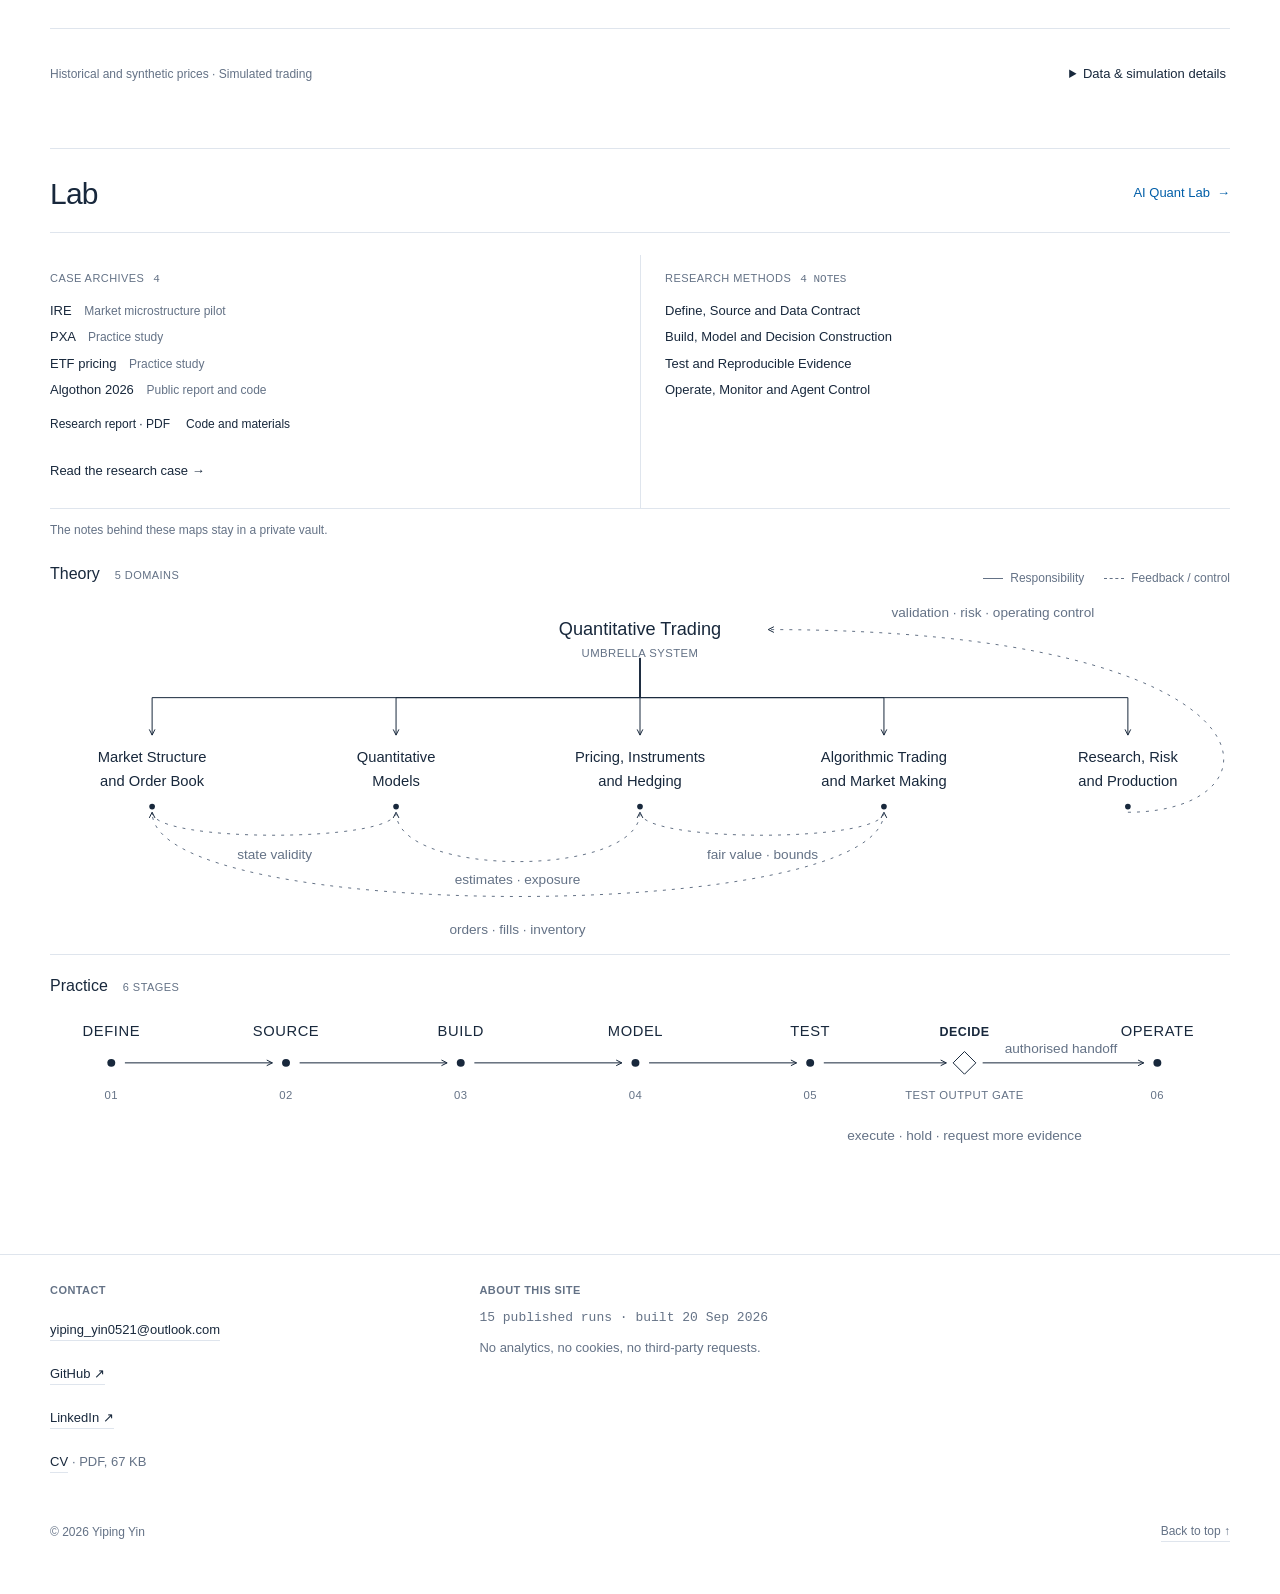
==== commit 5922cae3: "Record accepted portfolio refinements (run 35689692406)" ====
--- a/index.html
+++ b/index.html
@@ -127,8 +127,11 @@
 <link rel="stylesheet" href="/portfolio-assets/polish.css?v=1">
 <!-- public-demo:v1 -->
 <link rel="stylesheet" href="/portfolio-assets/demo.css?v=demo-1">
+<!-- public-refine:v1 -->
+<link rel="stylesheet" href="/portfolio-assets/home-visual.css?v=d445c1cfea5d">
+<link rel="stylesheet" href="/portfolio-assets/home-refine.css?v=4e023ad8364a">
 </head>
-<body class="semicircle-study">
+<body class="semicircle-study blue-white-home">
 <a class="skip-link" href="#main">Skip to content</a>
 <div class="topbar" id="topbar" data-ground="navy">
   <div class="topbar-in">
@@ -145,7 +148,20 @@
 <div class="page-shell" id="top">
 
   <main id="main" tabindex="-1">
-    <h1 class="sr-only">Yiping Yin — quantitative research and trading</h1>
+    <!-- public-visual:intro:start -->
+    <section class="home-intro" aria-labelledby="home-identity">
+      <div class="home-intro-inner">
+        <div class="home-intro-copy">
+          <p class="home-eyebrow">Research · Code · Markets</p>
+          <h1 id="home-identity">Yiping Yin<span class="home-role">Quantitative research &amp; trading</span></h1>
+        </div>
+        <nav class="home-actions" aria-label="Explore my work">
+          <a class="home-primary" href="/training.html?market=historical#/training">Explore P.Book <span aria-hidden="true">→</span></a>
+          <a class="home-secondary" href="/profile.html">View Profile <span aria-hidden="true">↗</span></a>
+        </nav>
+      </div>
+    </section>
+    <!-- public-visual:intro:end -->
     <section id="about" class="hero terminal-hero" aria-label="Trading terminal replay">
 <!-- pbook-terminal-hero -->
 <div class="th-frame">
@@ -175,7 +191,7 @@
 <div class="th-book-foot"><div><span>Spread</span><b data-th="spread">0.02</b></div><div><span>Mid</span><b data-th="mid">326.60</b></div></div>
 </aside>
 </div>
-<div class="th-footer"><p class="th-say th-say-wide">Historical prices · Simulated trading</p><p class="th-say th-say-narrow">Historical prices · Simulated trading</p><a href="/training.html?market=historical#/market?view=replay&run=3df0ac0f357353bac0e991eed16d3f78458611ddf2f541cfdf44d7839529b1b2">Training <span aria-hidden="true">→</span></a></div>
+<div class="th-footer"><p class="th-say th-say-wide">Historical prices · Simulated trading</p><p class="th-say th-say-narrow">Historical prices · Simulated trading</p><a href="/training.html?market=historical#/market?view=replay&run=3df0ac0f357353bac0e991eed16d3f78458611ddf2f541cfdf44d7839529b1b2">Open full demo <span aria-hidden="true">→</span></a></div>
 <p class="sr-only" data-th="live" role="status" aria-live="polite"></p>
 </div>
 </div>
@@ -208,19 +224,19 @@
 <p class="demo-run-market"><span data-demo-symbol>AAPL</span> · 10 Sep 2026</p>
 <h3>5 / 20 minute trend</h3><p class="demo-run-description">Follows the 5 / 20 minute moving-average signal.</p>
 <p class="demo-run-outcome">Net P&amp;L <b class="num-signed num-up">+4.02 USD</b><span>27 fills</span></p>
-<nav aria-label="5 / 20 minute trend example"><a href="/training.html?market=historical#/market?view=replay&amp;run=3df0ac0f357353bac0e991eed16d3f78458611ddf2f541cfdf44d7839529b1b2">Replay</a><a href="/training.html?market=historical#/studio?source=trend">Source</a><a href="/training.html?market=historical#/market?view=review&amp;run=3df0ac0f357353bac0e991eed16d3f78458611ddf2f541cfdf44d7839529b1b2">Report</a></nav>
+<nav aria-label="5 / 20 minute trend example"><a href="/training.html?market=historical#/market?view=replay&amp;run=3df0ac0f357353bac0e991eed16d3f78458611ddf2f541cfdf44d7839529b1b2">Watch replay</a><a href="/training.html?market=historical#/studio?source=trend">View source</a><a href="/training.html?market=historical#/market?view=review&amp;run=3df0ac0f357353bac0e991eed16d3f78458611ddf2f541cfdf44d7839529b1b2">Read report</a></nav>
 </article>
 <article data-run-id="316a1424cebcdc0f3cb3f11266b4ddd2338fb55573b39bcdcdc265094ef04c35">
 <p class="demo-run-market"><span data-demo-symbol>AAPL</span> · 10 Sep 2026</p>
 <h3>One-unit hold</h3><p class="demo-run-description">Buys one unit after the first bar, then holds it.</p>
-<p class="demo-run-outcome">Net P&amp;L <b class="num-signed num-up">+6.68 USD</b><span>1 fills</span></p>
-<nav aria-label="One-unit hold example"><a href="/training.html?market=historical#/market?view=replay&amp;run=316a1424cebcdc0f3cb3f11266b4ddd2338fb55573b39bcdcdc265094ef04c35">Replay</a><a href="/training.html?market=historical#/studio?source=hold">Source</a><a href="/training.html?market=historical#/market?view=review&amp;run=316a1424cebcdc0f3cb3f11266b4ddd2338fb55573b39bcdcdc265094ef04c35">Report</a></nav>
+<p class="demo-run-outcome">Net P&amp;L <b class="num-signed num-up">+6.68 USD</b><span>1 fill</span></p>
+<nav aria-label="One-unit hold example"><a href="/training.html?market=historical#/market?view=replay&amp;run=316a1424cebcdc0f3cb3f11266b4ddd2338fb55573b39bcdcdc265094ef04c35">Watch replay</a><a href="/training.html?market=historical#/studio?source=hold">View source</a><a href="/training.html?market=historical#/market?view=review&amp;run=316a1424cebcdc0f3cb3f11266b4ddd2338fb55573b39bcdcdc265094ef04c35">Read report</a></nav>
 </article>
 <article data-run-id="c34dc4bca17bca51c20d856031997dbbb4f5b84721d42b69df2c21d4b87f8d10">
 <p class="demo-run-market"><span data-demo-symbol>AAPL</span> · 10 Sep 2026</p>
 <h3>Opening-range breakout</h3><p class="demo-run-description">Enters above the first 15-minute high and exits below its low.</p>
-<p class="demo-run-outcome">Net P&amp;L <b class="num-signed num-up">+3.22 USD</b><span>1 fills</span></p>
-<nav aria-label="Opening-range breakout example"><a href="/training.html?market=historical#/market?view=replay&amp;run=c34dc4bca17bca51c20d856031997dbbb4f5b84721d42b69df2c21d4b87f8d10">Replay</a><a href="/training.html?market=historical#/studio?source=range">Source</a><a href="/training.html?market=historical#/market?view=review&amp;run=c34dc4bca17bca51c20d856031997dbbb4f5b84721d42b69df2c21d4b87f8d10">Report</a></nav>
+<p class="demo-run-outcome">Net P&amp;L <b class="num-signed num-up">+3.22 USD</b><span>1 fill</span></p>
+<nav aria-label="Opening-range breakout example"><a href="/training.html?market=historical#/market?view=replay&amp;run=c34dc4bca17bca51c20d856031997dbbb4f5b84721d42b69df2c21d4b87f8d10">Watch replay</a><a href="/training.html?market=historical#/studio?source=range">View source</a><a href="/training.html?market=historical#/market?view=review&amp;run=c34dc4bca17bca51c20d856031997dbbb4f5b84721d42b69df2c21d4b87f8d10">Read report</a></nav>
 </article>
 </section>
 <details class="s1-runs demo-archive" id="published-runs" tabindex="-1"><summary>View all 15 published runs</summary>
--- a/portfolio-assets/home-visual.css
+++ b/portfolio-assets/home-visual.css
@@ -0,0 +1,137 @@
+/* Homepage only: light editorial surfaces around the unchanged navy terminal.
+   No new assets, fonts, motion or runtime. Keep the existing theme preference. */
+.blue-white-home {
+  --home-bg: var(--surface);
+  --home-soft: var(--bg);
+  --home-ink: var(--ink);
+  --home-muted: var(--muted);
+  --home-line: var(--line);
+  --home-accent: #005ea8;
+  --home-button: #005ea8;
+  --home-button-ink: #ffffff;
+  --home-gutter: 50px;
+  background: var(--home-bg);
+}
+:root[data-theme="dark"] .blue-white-home { --home-accent: #a8c9ef; }
+@media (prefers-color-scheme: dark) {
+  :root[data-theme="system"] .blue-white-home { --home-accent: #a8c9ef; }
+}
+/* Resolve the paper aliases on body, before any navy child overrides its roles. */
+.blue-white-home .topbar,
+.blue-white-home .s1-dark,
+.blue-white-home .s1-dark .ground-terminal {
+  --bg: var(--home-bg);
+  --surface: var(--home-bg);
+  --soft: var(--home-soft);
+  --ink: var(--home-ink);
+  --muted: var(--home-muted);
+  --line: var(--home-line);
+  --accent: var(--home-accent);
+  --focus: var(--home-accent);
+  color-scheme: inherit;
+  background: var(--home-bg);
+  color: var(--home-ink);
+}
+.blue-white-home .topbar { border-top: 3px solid var(--home-button); }
+.blue-white-home .topbar-in { height: calc(var(--study-nav) - 3px); }
+.blue-white-home .topnav a:hover { color: var(--home-accent); }
+.home-intro { background: var(--home-bg); color: var(--home-ink); }
+.home-intro-inner {
+  max-width: 1300px; margin: 0 auto; padding: 36px var(--home-gutter) 38px;
+  display: flex; align-items: flex-end; justify-content: space-between; gap: 24px 48px;
+}
+.home-intro-copy { min-width: 0; }
+.home-eyebrow {
+  margin: 0 0 12px; color: var(--home-accent); font-size: 11px;
+  font-weight: 600; letter-spacing: .12em; line-height: 1.5; text-transform: uppercase;
+}
+.home-intro h1 {
+  margin: 0; font: 500 clamp(40px, 4.1vw, 58px)/1.08 var(--font-text);
+  letter-spacing: -.035em;
+}
+.home-role {
+  display: block; margin-top: 12px; font-size: clamp(18px, 2vw, 24px);
+  font-weight: 400; line-height: 1.4; letter-spacing: -.012em;
+}
+.home-actions { display: flex; align-items: center; gap: 10px; padding-bottom: 2px; flex-shrink: 0; }
+.home-actions a {
+  min-height: 46px; display: inline-flex; align-items: center; justify-content: space-between;
+  gap: 22px; padding: 11px 18px; font-size: 14px; line-height: 1.5;
+  text-decoration: none; border: 1px solid transparent;
+}
+.home-actions .home-primary { background: var(--home-button); color: var(--home-button-ink); }
+.home-actions .home-primary:hover { background: #004a85; }
+.home-actions .home-secondary { color: var(--home-accent); border-color: var(--home-line); }
+.home-actions .home-secondary:hover { border-color: var(--home-accent); }
+.home-actions a:focus-visible { outline: 2px solid var(--home-accent); outline-offset: 4px; }
+/* Keep the terminal's own tokens and interaction geometry. Only its outer
+   desktop height is adjusted to accommodate the identity without a second hero. */
+@media (min-width: 801px) {
+  .blue-white-home .terminal-hero { height: clamp(410px, 51svh, 500px); }
+}
+.blue-white-home .highlights-section { border-top: 0; }
+.blue-white-home .s1-credit { padding-top: 22px; padding-bottom: 22px; }
+.blue-white-home .s1-credit-figs em { font-size: 22px; }
+.blue-white-home .s1-credit-head strong { font-weight: 600; }
+.blue-white-home .s1-desk { padding: 46px 0 40px; }
+.blue-white-home .s1-head { gap: 16px; margin-bottom: 22px; padding-bottom: 16px; }
+.blue-white-home .s1-head h2 { font-size: 30px; font-weight: 500; letter-spacing: -.025em; }
+.blue-white-home .s1-head a,
+.blue-white-home .s1-head .s1-doors a { color: var(--home-accent); }
+.blue-white-home .demo-selection-note { max-width: 70ch; font-size: 14px; margin: 0 0 24px; }
+.blue-white-home .demo-featured-runs { gap: 0 28px; border-top: 0; }
+.blue-white-home .demo-featured-runs article,
+.blue-white-home .demo-featured-runs article:first-child {
+  display: flex; flex-direction: column; padding: 22px 0 20px;
+  border-right: 0; border-top: 2px solid var(--home-accent);
+}
+.blue-white-home .demo-featured-runs h3 { font-size: 21px; line-height: 1.35; font-weight: 500; margin: 14px 0 12px; }
+.blue-white-home .demo-run-description { font-size: 15px; line-height: 1.7; min-height: 3.4em; margin-bottom: 20px; }
+.blue-white-home .demo-run-outcome { margin-top: auto; font-size: 12px; }
+/* Signed values retain +/- semantics without low-contrast green on white. */
+.blue-white-home .s1-dark .num-signed { color: var(--home-ink); }
+.blue-white-home .demo-featured-runs nav { margin-top: 14px; }
+.blue-white-home .demo-featured-runs nav a { color: var(--home-accent); font-size: 14px; }
+.blue-white-home .demo-featured-runs nav a:first-child { font-weight: 600; }
+.blue-white-home .demo-featured-runs nav a:hover { text-decoration: underline; }
+.blue-white-home .demo-archive { margin-top: 20px; }
+.blue-white-home .demo-archive > summary,
+.blue-white-home .demo-run-rules > summary { font-size: 14px; }
+.blue-white-home .colophon { margin-top: 48px; }
+@media (max-width: 1100px) {
+  .blue-white-home { --home-gutter: 35px; }
+  .home-intro-inner { gap: 24px; }
+  .home-actions { flex-direction: column; align-items: stretch; }
+}
+@media (max-width: 800px) {
+  .home-intro-inner { padding-top: 28px; padding-bottom: 28px; align-items: flex-start; flex-direction: column; gap: 22px; }
+  .home-actions { flex-direction: row; flex-wrap: wrap; }
+  .home-intro h1 { font-size: 42px; }
+  .home-role { font-size: 20px; }
+  .blue-white-home .s1-head { flex-wrap: wrap; }
+  .blue-white-home .s1-head h2 { font-size: 27px; }
+}
+@media (max-width: 700px) {
+  .blue-white-home { --home-gutter: 23px; }
+  .home-eyebrow { margin-bottom: 10px; font-size: 10px; }
+  .home-intro h1 { font-size: 38px; }
+  .home-role { font-size: 18px; max-width: 28ch; }
+  .home-actions { width: 100%; gap: 10px; }
+  .home-actions a { font-size: 13px; padding: 10px 14px; gap: 14px; }
+  .blue-white-home .s1-desk { padding-top: 32px; padding-bottom: 28px; }
+  .blue-white-home .s1-credit { padding-top: 18px; padding-bottom: 18px; }
+  .blue-white-home .s1-credit-figs em { font-size: 20px; }
+  .blue-white-home .demo-featured-runs { gap: 20px; border-bottom: 0; }
+  .blue-white-home .demo-featured-runs article,
+  .blue-white-home .demo-featured-runs article:first-child { padding: 20px 0 8px; border-bottom: 0; }
+  .blue-white-home .demo-run-description { min-height: 0; }
+}
+@media (max-width: 370px) {
+  .blue-white-home { --home-gutter: 18px; }
+  .home-actions a { gap: 10px; padding-inline: 11px; }
+}
+@media print {
+  .home-intro-inner { padding: 0 0 22px; }
+  .home-actions { display: none; }
+  .blue-white-home .s1-desk { padding-top: 24px; }
+}
--- a/portfolio-assets/home-refine.css
+++ b/portfolio-assets/home-refine.css
@@ -0,0 +1,29 @@
+/* Final, homepage-only refinements over the reviewed blue/white design.
+   Use content-sized phone tracks: text enlargement grows the hero instead of
+   clipping its links. Keep the original terminal runtime and payload intact. */
+.blue-white-home .demo-featured-runs nav { flex-wrap: wrap; gap: 4px 18px; }
+.blue-white-home .demo-featured-runs nav a { min-height: 44px; display: inline-flex; align-items: center; }
+@media (max-width: 700px) {
+  .blue-white-home .home-intro-inner { padding-top: 22px; padding-bottom: 24px; gap: 18px; }
+  .blue-white-home .home-role { margin-top: 10px; }
+  .blue-white-home .terminal-hero { height: auto; overflow: visible; }
+  .blue-white-home .th-frame { height: auto; }
+  .blue-white-home .th-terminal { height: auto; grid-template-rows: 44px auto auto; padding: 10px 0; row-gap: 8px; }
+  .blue-white-home .th-main { grid-template-rows: auto auto; }
+  .blue-white-home .th-chart { height: clamp(180px, 24svh, 215px); min-height: 180px; }
+  .blue-white-home .th-replay-tag { display: inline; font-size: 10px; }
+  .blue-white-home .th-transport { gap: 6px; }
+  .blue-white-home .th-footer { gap: 4px; }
+  .blue-white-home .th-footer a { min-height: 44px; display: inline-flex; align-items: center; padding: 8px 0 8px 12px; font-size: 12px; }
+  .blue-white-home .th-footer a::after { content: none; }
+  /* Keep the two quotes nearest each side of the spread. Hidden outer rows
+     remain in the unmodified payload. Without :has support, retain all rows
+     in the auto-sized panel rather than clipping or fabricating depth. */
+  @supports selector(tr:has(+ tr)) {
+    .blue-white-home .th-ladder tbody tr { display: none; }
+    .blue-white-home .th-ladder tbody tr:has(+ .th-ask-edge),
+    .blue-white-home .th-ladder tbody .th-ask-edge,
+    .blue-white-home .th-ladder tbody .th-ask-edge + tr,
+    .blue-white-home .th-ladder tbody .th-ask-edge + tr + tr { display: table-row; }
+  }
+}
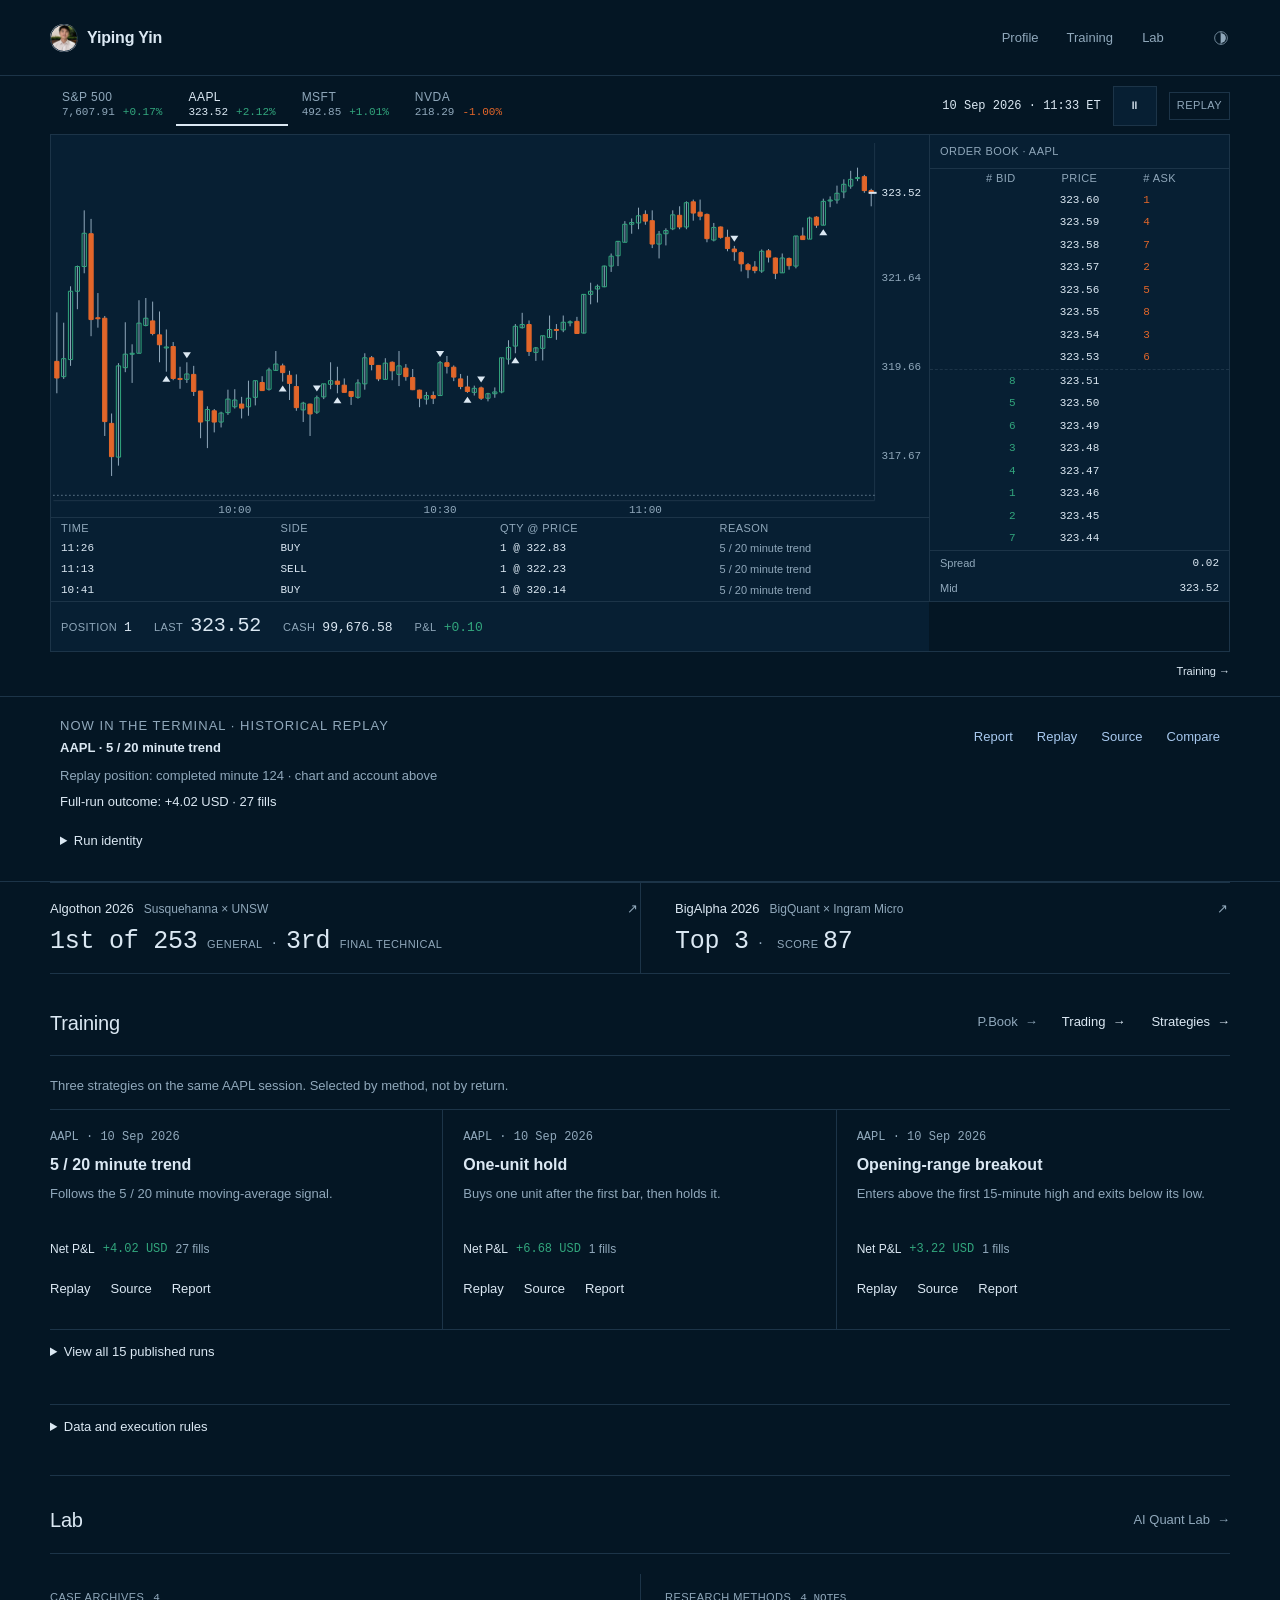
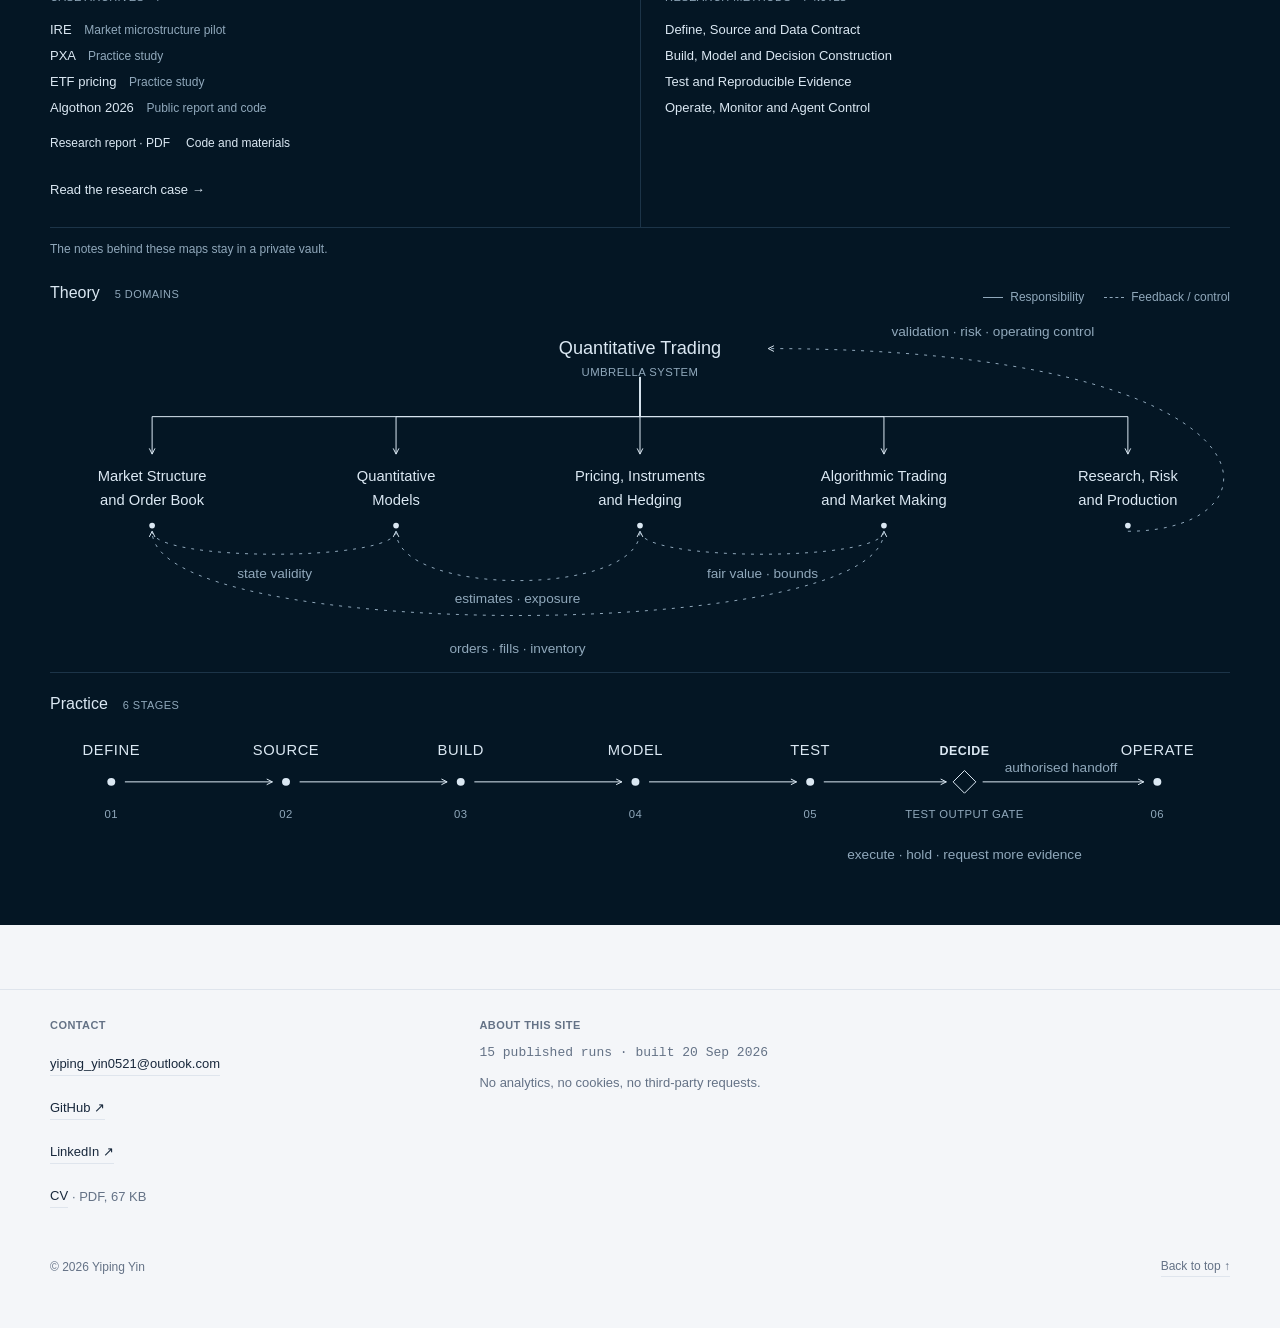
==== commit fe216737: "Record accepted display cleanup (run 35695205041)" ====
--- a/index.html
+++ b/index.html
@@ -127,11 +127,10 @@
 <link rel="stylesheet" href="/portfolio-assets/polish.css?v=1">
 <!-- public-demo:v1 -->
 <link rel="stylesheet" href="/portfolio-assets/demo.css?v=demo-1">
-<!-- public-refine:v1 -->
-<link rel="stylesheet" href="/portfolio-assets/home-visual.css?v=d445c1cfea5d">
-<link rel="stylesheet" href="/portfolio-assets/home-refine.css?v=4e023ad8364a">
+<!-- public-clean:v1 -->
+<link rel="stylesheet" href="/portfolio-assets/clean.css?v=clean-1">
 </head>
-<body class="semicircle-study blue-white-home">
+<body data-clean="v1" class="semicircle-study">
 <a class="skip-link" href="#main">Skip to content</a>
 <div class="topbar" id="topbar" data-ground="navy">
   <div class="topbar-in">
@@ -148,20 +147,7 @@
 <div class="page-shell" id="top">
 
   <main id="main" tabindex="-1">
-    <!-- public-visual:intro:start -->
-    <section class="home-intro" aria-labelledby="home-identity">
-      <div class="home-intro-inner">
-        <div class="home-intro-copy">
-          <p class="home-eyebrow">Research · Code · Markets</p>
-          <h1 id="home-identity">Yiping Yin<span class="home-role">Quantitative research &amp; trading</span></h1>
-        </div>
-        <nav class="home-actions" aria-label="Explore my work">
-          <a class="home-primary" href="/training.html?market=historical#/training">Explore P.Book <span aria-hidden="true">→</span></a>
-          <a class="home-secondary" href="/profile.html">View Profile <span aria-hidden="true">↗</span></a>
-        </nav>
-      </div>
-    </section>
-    <!-- public-visual:intro:end -->
+    <h1 class="sr-only">Yiping Yin — quantitative research and trading</h1>
     <section id="about" class="hero terminal-hero" aria-label="Trading terminal replay">
 <!-- pbook-terminal-hero -->
 <div class="th-frame">
@@ -191,7 +177,7 @@
 <div class="th-book-foot"><div><span>Spread</span><b data-th="spread">0.02</b></div><div><span>Mid</span><b data-th="mid">326.60</b></div></div>
 </aside>
 </div>
-<div class="th-footer"><p class="th-say th-say-wide">Historical prices · Simulated trading</p><p class="th-say th-say-narrow">Historical prices · Simulated trading</p><a href="/training.html?market=historical#/market?view=replay&run=3df0ac0f357353bac0e991eed16d3f78458611ddf2f541cfdf44d7839529b1b2">Open full demo <span aria-hidden="true">→</span></a></div>
+<div class="th-footer"><a href="/training.html?market=historical#/market?view=replay&run=3df0ac0f357353bac0e991eed16d3f78458611ddf2f541cfdf44d7839529b1b2">Training <span aria-hidden="true">→</span></a></div>
 <p class="sr-only" data-th="live" role="status" aria-live="polite"></p>
 </div>
 </div>
@@ -224,19 +210,19 @@
 <p class="demo-run-market"><span data-demo-symbol>AAPL</span> · 10 Sep 2026</p>
 <h3>5 / 20 minute trend</h3><p class="demo-run-description">Follows the 5 / 20 minute moving-average signal.</p>
 <p class="demo-run-outcome">Net P&amp;L <b class="num-signed num-up">+4.02 USD</b><span>27 fills</span></p>
-<nav aria-label="5 / 20 minute trend example"><a href="/training.html?market=historical#/market?view=replay&amp;run=3df0ac0f357353bac0e991eed16d3f78458611ddf2f541cfdf44d7839529b1b2">Watch replay</a><a href="/training.html?market=historical#/studio?source=trend">View source</a><a href="/training.html?market=historical#/market?view=review&amp;run=3df0ac0f357353bac0e991eed16d3f78458611ddf2f541cfdf44d7839529b1b2">Read report</a></nav>
+<nav aria-label="5 / 20 minute trend example"><a href="/training.html?market=historical#/market?view=replay&amp;run=3df0ac0f357353bac0e991eed16d3f78458611ddf2f541cfdf44d7839529b1b2">Replay</a><a href="/training.html?market=historical#/studio?source=trend">Source</a><a href="/training.html?market=historical#/market?view=review&amp;run=3df0ac0f357353bac0e991eed16d3f78458611ddf2f541cfdf44d7839529b1b2">Report</a></nav>
 </article>
 <article data-run-id="316a1424cebcdc0f3cb3f11266b4ddd2338fb55573b39bcdcdc265094ef04c35">
 <p class="demo-run-market"><span data-demo-symbol>AAPL</span> · 10 Sep 2026</p>
 <h3>One-unit hold</h3><p class="demo-run-description">Buys one unit after the first bar, then holds it.</p>
-<p class="demo-run-outcome">Net P&amp;L <b class="num-signed num-up">+6.68 USD</b><span>1 fill</span></p>
-<nav aria-label="One-unit hold example"><a href="/training.html?market=historical#/market?view=replay&amp;run=316a1424cebcdc0f3cb3f11266b4ddd2338fb55573b39bcdcdc265094ef04c35">Watch replay</a><a href="/training.html?market=historical#/studio?source=hold">View source</a><a href="/training.html?market=historical#/market?view=review&amp;run=316a1424cebcdc0f3cb3f11266b4ddd2338fb55573b39bcdcdc265094ef04c35">Read report</a></nav>
+<p class="demo-run-outcome">Net P&amp;L <b class="num-signed num-up">+6.68 USD</b><span>1 fills</span></p>
+<nav aria-label="One-unit hold example"><a href="/training.html?market=historical#/market?view=replay&amp;run=316a1424cebcdc0f3cb3f11266b4ddd2338fb55573b39bcdcdc265094ef04c35">Replay</a><a href="/training.html?market=historical#/studio?source=hold">Source</a><a href="/training.html?market=historical#/market?view=review&amp;run=316a1424cebcdc0f3cb3f11266b4ddd2338fb55573b39bcdcdc265094ef04c35">Report</a></nav>
 </article>
 <article data-run-id="c34dc4bca17bca51c20d856031997dbbb4f5b84721d42b69df2c21d4b87f8d10">
 <p class="demo-run-market"><span data-demo-symbol>AAPL</span> · 10 Sep 2026</p>
 <h3>Opening-range breakout</h3><p class="demo-run-description">Enters above the first 15-minute high and exits below its low.</p>
-<p class="demo-run-outcome">Net P&amp;L <b class="num-signed num-up">+3.22 USD</b><span>1 fill</span></p>
-<nav aria-label="Opening-range breakout example"><a href="/training.html?market=historical#/market?view=replay&amp;run=c34dc4bca17bca51c20d856031997dbbb4f5b84721d42b69df2c21d4b87f8d10">Watch replay</a><a href="/training.html?market=historical#/studio?source=range">View source</a><a href="/training.html?market=historical#/market?view=review&amp;run=c34dc4bca17bca51c20d856031997dbbb4f5b84721d42b69df2c21d4b87f8d10">Read report</a></nav>
+<p class="demo-run-outcome">Net P&amp;L <b class="num-signed num-up">+3.22 USD</b><span>1 fills</span></p>
+<nav aria-label="Opening-range breakout example"><a href="/training.html?market=historical#/market?view=replay&amp;run=c34dc4bca17bca51c20d856031997dbbb4f5b84721d42b69df2c21d4b87f8d10">Replay</a><a href="/training.html?market=historical#/studio?source=range">Source</a><a href="/training.html?market=historical#/market?view=review&amp;run=c34dc4bca17bca51c20d856031997dbbb4f5b84721d42b69df2c21d4b87f8d10">Report</a></nav>
 </article>
 </section>
 <details class="s1-runs demo-archive" id="published-runs" tabindex="-1"><summary>View all 15 published runs</summary>
@@ -291,13 +277,7 @@
 <div><dt>Runs</dt><dd>15 published · 1 book strategy<small>run ids are content hashes of engine version, tape, code and config.</small></dd></div>
   </dl></details>
 
-  <div class="s1-foot">
-    <p data-disclosure data-copy-register="BOTH">Historical and synthetic prices · Simulated trading</p>
-  <details class="copy-details" id="home-market-details"><summary>Data &amp; simulation details</summary>
-<div class="copy-details-body"><p>Historical prices: retained Yahoo Finance one-minute OHLC for 10 Sep 2026, with 390 one-minute bars per instrument. Synthetic prices: scenarios generated by P.Book.</p>
-<p>The order book, trading activity and account results are simulated. No live market connection or real orders.</p>
-<p>Synthetic contract definitions reference retained Optibook course metadata; the generated prices come from P.Book. This site does not connect to Optibook.</p>
-<p>Edit and export strategies in the browser. Python execution requires the local P.Book runtime.</p></div></details></div>
+
 </section>
 <!-- pbook-training-overview:end -->
 <!-- pbook-lab-overview:start -->
--- a/portfolio-assets/clean.css
+++ b/portfolio-assets/clean.css
@@ -0,0 +1,4 @@
+/* Existing palette and layout. Close gaps left by removed explanatory blocks. */
+[data-clean="v1"] .terminal-hero .th-footer { justify-content: flex-end; }
+[data-clean="v1"] .ev-disclosure { justify-content: flex-end; }
+[data-clean="v1"] .d-r thead th:first-child { white-space: nowrap; }
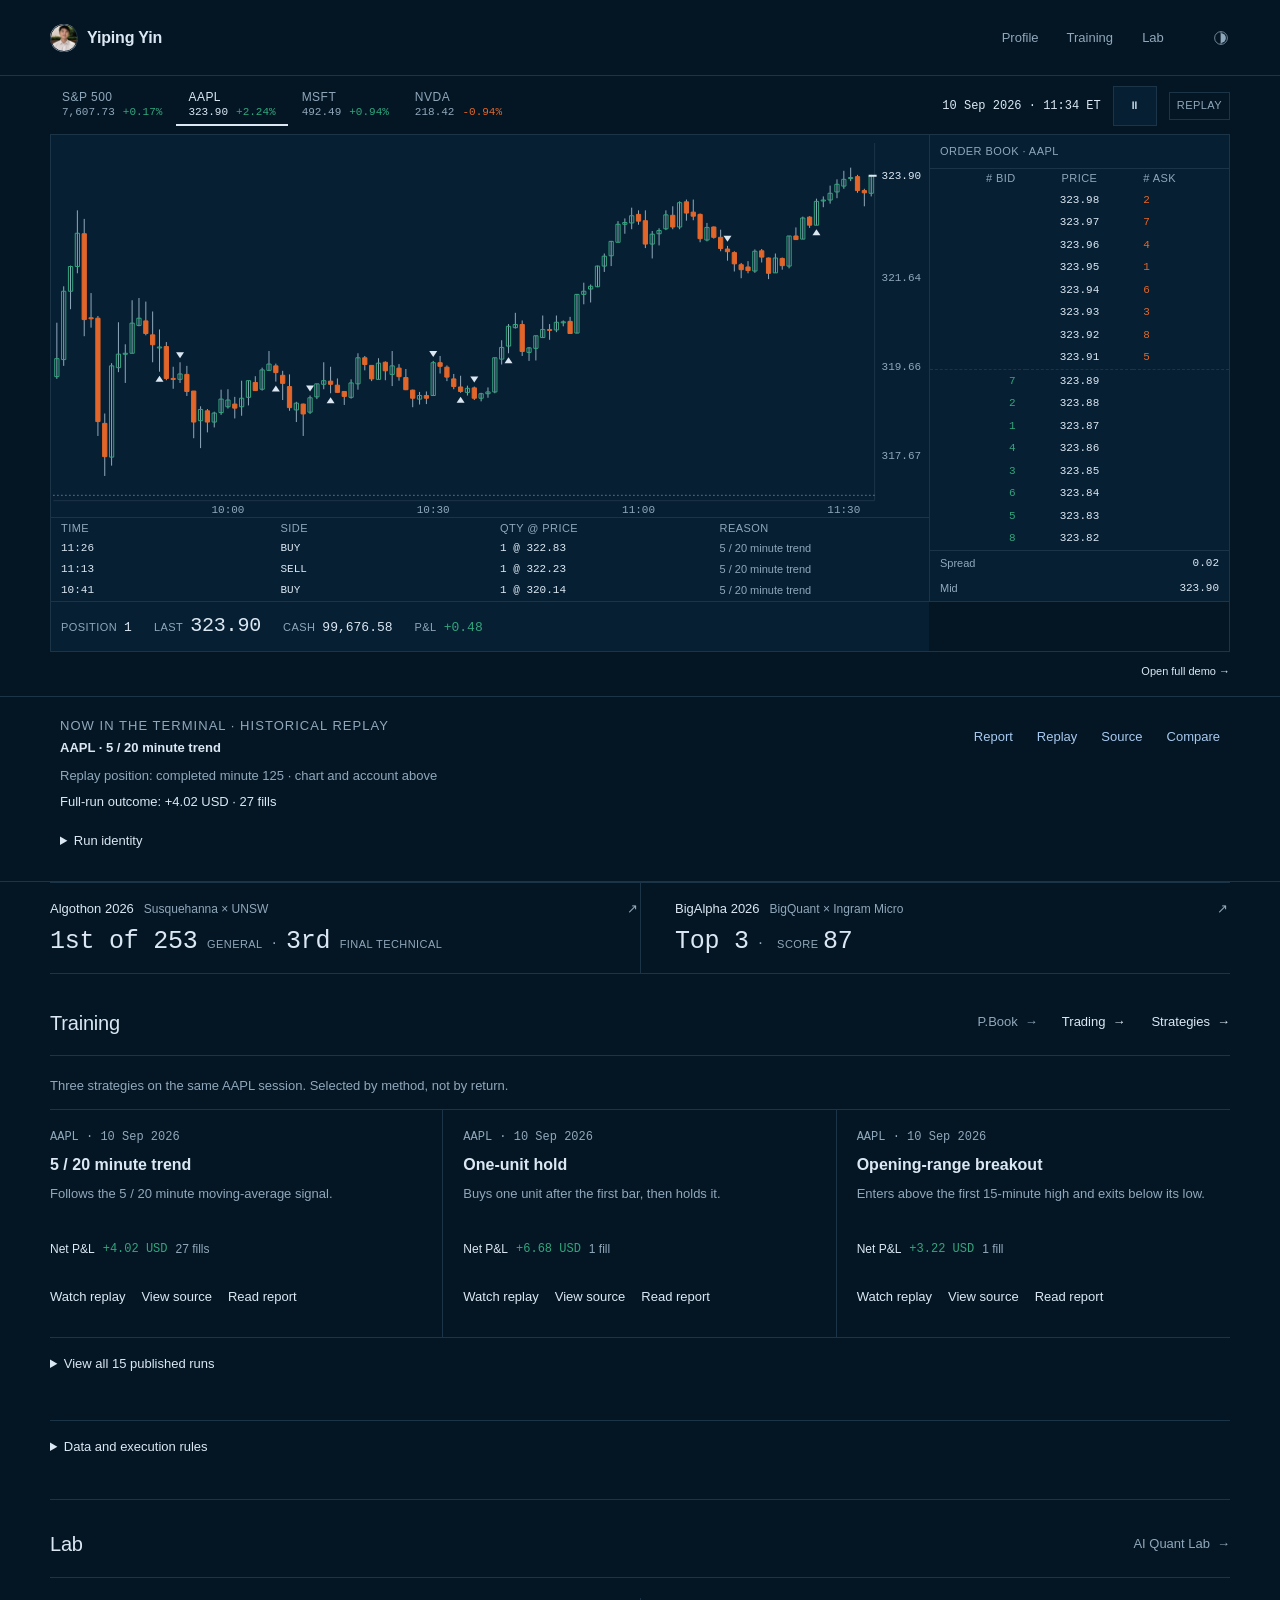
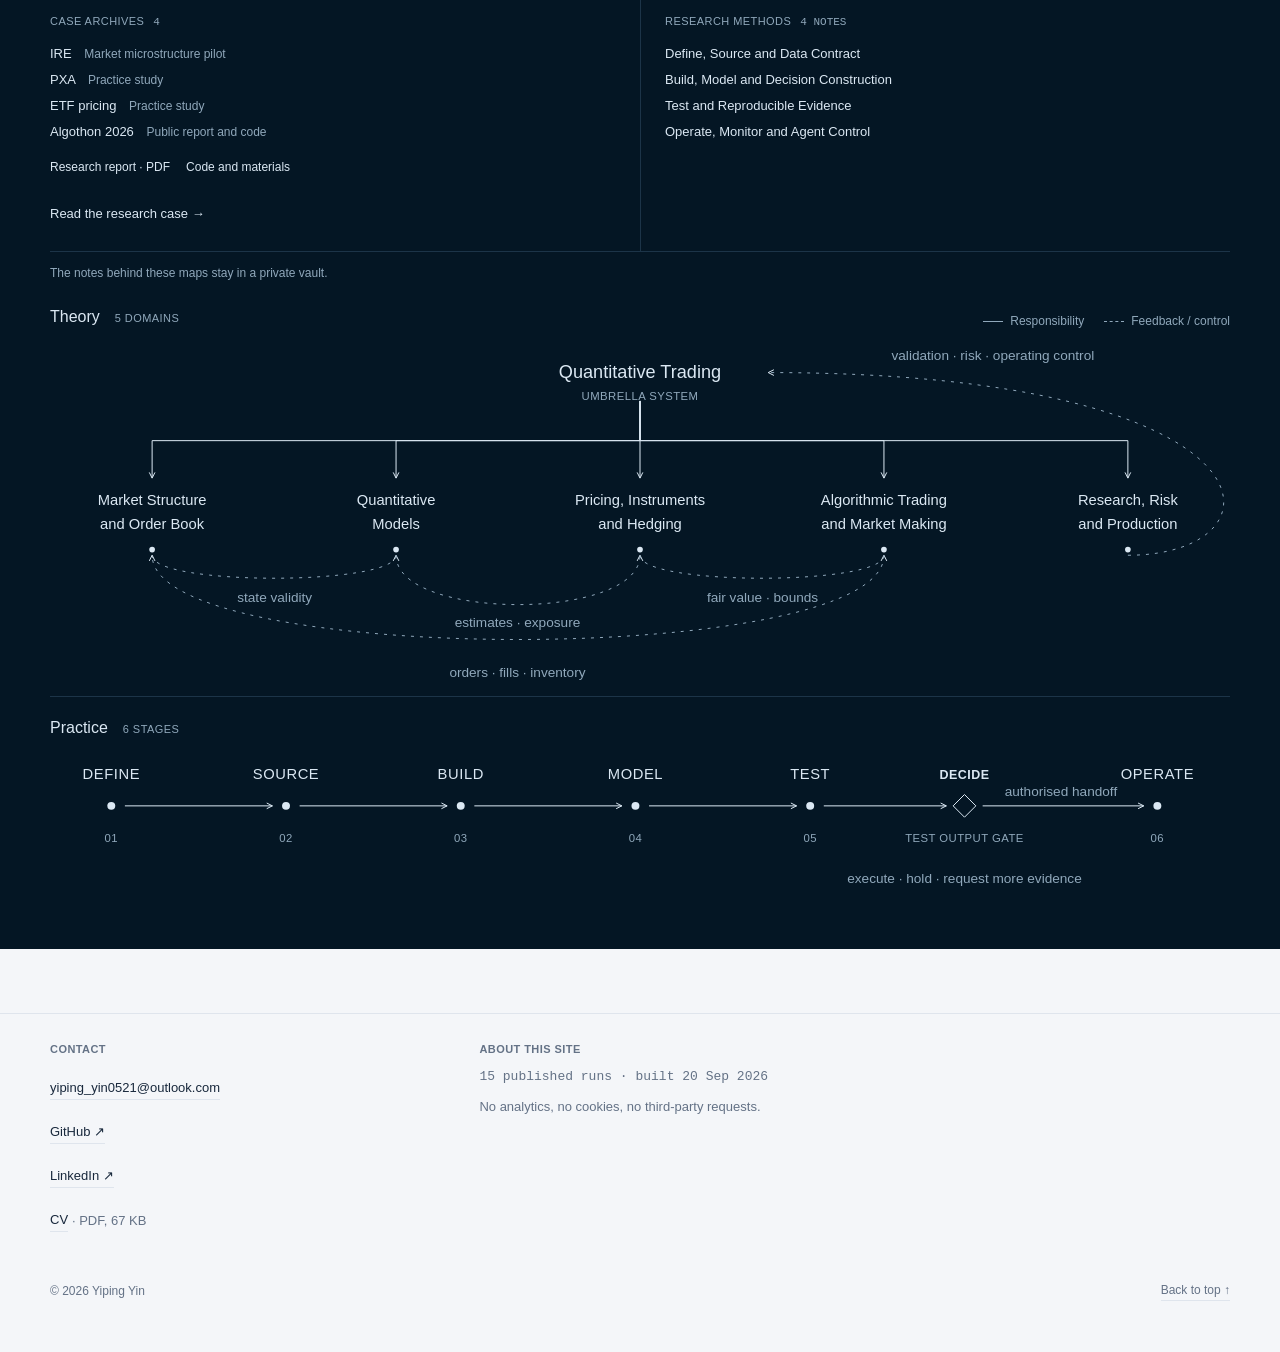
==== commit 2f3f6507: "Record verified detail polish (run 35711823289)" ====
--- a/index.html
+++ b/index.html
@@ -128,7 +128,7 @@
 <!-- public-demo:v1 -->
 <link rel="stylesheet" href="/portfolio-assets/demo.css?v=demo-1">
 <!-- public-clean:v1 -->
-<link rel="stylesheet" href="/portfolio-assets/clean.css?v=clean-1">
+<link rel="stylesheet" href="/portfolio-assets/clean.css?v=detail-1">
 </head>
 <body data-clean="v1" class="semicircle-study">
 <a class="skip-link" href="#main">Skip to content</a>
@@ -177,7 +177,7 @@
 <div class="th-book-foot"><div><span>Spread</span><b data-th="spread">0.02</b></div><div><span>Mid</span><b data-th="mid">326.60</b></div></div>
 </aside>
 </div>
-<div class="th-footer"><a href="/training.html?market=historical#/market?view=replay&run=3df0ac0f357353bac0e991eed16d3f78458611ddf2f541cfdf44d7839529b1b2">Training <span aria-hidden="true">→</span></a></div>
+<div class="th-footer"><a href="/training.html?market=historical#/market?view=replay&run=3df0ac0f357353bac0e991eed16d3f78458611ddf2f541cfdf44d7839529b1b2">Open full demo <span aria-hidden="true">→</span></a></div>
 <p class="sr-only" data-th="live" role="status" aria-live="polite"></p>
 </div>
 </div>
@@ -210,19 +210,19 @@
 <p class="demo-run-market"><span data-demo-symbol>AAPL</span> · 10 Sep 2026</p>
 <h3>5 / 20 minute trend</h3><p class="demo-run-description">Follows the 5 / 20 minute moving-average signal.</p>
 <p class="demo-run-outcome">Net P&amp;L <b class="num-signed num-up">+4.02 USD</b><span>27 fills</span></p>
-<nav aria-label="5 / 20 minute trend example"><a href="/training.html?market=historical#/market?view=replay&amp;run=3df0ac0f357353bac0e991eed16d3f78458611ddf2f541cfdf44d7839529b1b2">Replay</a><a href="/training.html?market=historical#/studio?source=trend">Source</a><a href="/training.html?market=historical#/market?view=review&amp;run=3df0ac0f357353bac0e991eed16d3f78458611ddf2f541cfdf44d7839529b1b2">Report</a></nav>
+<nav aria-label="5 / 20 minute trend example"><a href="/training.html?market=historical#/market?view=replay&amp;run=3df0ac0f357353bac0e991eed16d3f78458611ddf2f541cfdf44d7839529b1b2">Watch replay</a><a href="/training.html?market=historical#/studio?source=trend">View source</a><a href="/training.html?market=historical#/market?view=review&amp;run=3df0ac0f357353bac0e991eed16d3f78458611ddf2f541cfdf44d7839529b1b2">Read report</a></nav>
 </article>
 <article data-run-id="316a1424cebcdc0f3cb3f11266b4ddd2338fb55573b39bcdcdc265094ef04c35">
 <p class="demo-run-market"><span data-demo-symbol>AAPL</span> · 10 Sep 2026</p>
 <h3>One-unit hold</h3><p class="demo-run-description">Buys one unit after the first bar, then holds it.</p>
-<p class="demo-run-outcome">Net P&amp;L <b class="num-signed num-up">+6.68 USD</b><span>1 fills</span></p>
-<nav aria-label="One-unit hold example"><a href="/training.html?market=historical#/market?view=replay&amp;run=316a1424cebcdc0f3cb3f11266b4ddd2338fb55573b39bcdcdc265094ef04c35">Replay</a><a href="/training.html?market=historical#/studio?source=hold">Source</a><a href="/training.html?market=historical#/market?view=review&amp;run=316a1424cebcdc0f3cb3f11266b4ddd2338fb55573b39bcdcdc265094ef04c35">Report</a></nav>
+<p class="demo-run-outcome">Net P&amp;L <b class="num-signed num-up">+6.68 USD</b><span>1 fill</span></p>
+<nav aria-label="One-unit hold example"><a href="/training.html?market=historical#/market?view=replay&amp;run=316a1424cebcdc0f3cb3f11266b4ddd2338fb55573b39bcdcdc265094ef04c35">Watch replay</a><a href="/training.html?market=historical#/studio?source=hold">View source</a><a href="/training.html?market=historical#/market?view=review&amp;run=316a1424cebcdc0f3cb3f11266b4ddd2338fb55573b39bcdcdc265094ef04c35">Read report</a></nav>
 </article>
 <article data-run-id="c34dc4bca17bca51c20d856031997dbbb4f5b84721d42b69df2c21d4b87f8d10">
 <p class="demo-run-market"><span data-demo-symbol>AAPL</span> · 10 Sep 2026</p>
 <h3>Opening-range breakout</h3><p class="demo-run-description">Enters above the first 15-minute high and exits below its low.</p>
-<p class="demo-run-outcome">Net P&amp;L <b class="num-signed num-up">+3.22 USD</b><span>1 fills</span></p>
-<nav aria-label="Opening-range breakout example"><a href="/training.html?market=historical#/market?view=replay&amp;run=c34dc4bca17bca51c20d856031997dbbb4f5b84721d42b69df2c21d4b87f8d10">Replay</a><a href="/training.html?market=historical#/studio?source=range">Source</a><a href="/training.html?market=historical#/market?view=review&amp;run=c34dc4bca17bca51c20d856031997dbbb4f5b84721d42b69df2c21d4b87f8d10">Report</a></nav>
+<p class="demo-run-outcome">Net P&amp;L <b class="num-signed num-up">+3.22 USD</b><span>1 fill</span></p>
+<nav aria-label="Opening-range breakout example"><a href="/training.html?market=historical#/market?view=replay&amp;run=c34dc4bca17bca51c20d856031997dbbb4f5b84721d42b69df2c21d4b87f8d10">Watch replay</a><a href="/training.html?market=historical#/studio?source=range">View source</a><a href="/training.html?market=historical#/market?view=review&amp;run=c34dc4bca17bca51c20d856031997dbbb4f5b84721d42b69df2c21d4b87f8d10">Read report</a></nav>
 </article>
 </section>
 <details class="s1-runs demo-archive" id="published-runs" tabindex="-1"><summary>View all 15 published runs</summary>
--- a/portfolio-assets/clean.css
+++ b/portfolio-assets/clean.css
@@ -2,3 +2,47 @@
 [data-clean="v1"] .terminal-hero .th-footer { justify-content: flex-end; }
 [data-clean="v1"] .ev-disclosure { justify-content: flex-end; }
 [data-clean="v1"] .d-r thead th:first-child { white-space: nowrap; }
+
+/* Detail pass: same colours and components, a clearer reading rhythm. */
+[data-clean="v1"] .demo-featured-runs article { display:flex; flex-direction:column; }
+[data-clean="v1"] .demo-featured-runs nav { margin-top:auto; padding-top:10px; gap:4px 16px; }
+[data-clean="v1"] .demo-featured-runs nav a { text-decoration:none; }
+[data-clean="v1"] .demo-featured-runs nav a:hover { text-decoration:underline; }
+[data-clean="v1"] .demo-run-outcome { margin-bottom:6px; }
+[data-clean="v1"] .demo-featured-runs article:last-child { padding-right:0; }
+[data-clean="v1"] .demo-archive>summary,
+[data-clean="v1"] .demo-run-rules>summary { padding-block:16px; }
+[data-clean="v1"] #current-run :is(p,code) { overflow-wrap:anywhere; }
+
+@media (min-width:701px) and (max-width:1000px) {
+  [data-clean="v1"] .terminal-hero .th-replay-tag { display:inline-flex; }
+}
+@media (max-width:700px) {
+  /* Width-bounded, rather than a near-full-screen chart on tall phones.
+     Keep the established depth solver's independent, fixed main-track input. */
+  [data-clean="v1"] .terminal-hero { --th-head:44px; height:clamp(450px,120vw,520px); }
+  [data-clean="v1"] .terminal-hero .th-terminal { grid-template-rows:96px minmax(0,1fr) 44px; padding-block:8px; row-gap:8px; }
+  [data-clean="v1"] .terminal-hero .th-header { flex-wrap:wrap; gap:0; }
+  [data-clean="v1"] .terminal-hero .th-tabs { flex:1 0 100%; justify-content:space-between; padding:4px; margin:0; }
+  [data-clean="v1"] .terminal-hero .th-tab { min-width:44px; padding-inline:9px; }
+  [data-clean="v1"] .terminal-hero .th-tab-name { font-size:12px; }
+  [data-clean="v1"] .terminal-hero .th-transport { width:100%; min-height:44px; justify-content:flex-end; gap:12px; }
+  [data-clean="v1"] .terminal-hero .th-replay-tag { display:inline-flex; order:-1; margin-right:auto; font-size:10px; }
+  [data-clean="v1"] .terminal-hero .th-clock-date { display:inline; }
+  [data-clean="v1"] .terminal-hero .th-clock-sep { display:inline; }
+  [data-clean="v1"] .terminal-hero .th-clock { font-size:10px; }
+  [data-clean="v1"] .terminal-hero .th-footer { min-height:44px; align-items:center; flex-wrap:nowrap; }
+  [data-clean="v1"] .terminal-hero .th-footer a { display:inline-flex; align-items:center; min-height:44px; padding:8px 0; font-size:13px; }
+  [data-clean="v1"] .terminal-hero .th-footer a::after { display:none; }
+  [data-clean="v1"] .demo-featured-runs article { padding-block:22px; }
+  [data-clean="v1"] :is(.demo-selection-note,.demo-run-description,.demo-run-outcome,.demo-featured-runs nav a,#current-run p) { font-size:14px; line-height:1.65; }
+  [data-clean="v1"] .demo-featured-runs nav { justify-content:space-between; gap:4px 12px; padding-top:8px; }
+  [data-clean="v1"] #current-run { padding-block:20px; }
+  /* The static fallback has a full, untrimmed ladder: allow it its natural
+     height instead of clipping data when the runtime is unavailable. */
+  :root:not(.js) [data-clean="v1"] .terminal-hero { height:auto; }
+  :root:not(.js) [data-clean="v1"] .terminal-hero .th-frame { height:auto; }
+  :root:not(.js) [data-clean="v1"] .terminal-hero .th-terminal { height:auto; grid-template-rows:96px auto 44px; }
+  :root:not(.js) [data-clean="v1"] .terminal-hero .th-main { grid-template-rows:auto auto; }
+  :root:not(.js) [data-clean="v1"] .terminal-hero .th-chart-panel { grid-template-rows:200px auto auto; }
+}
